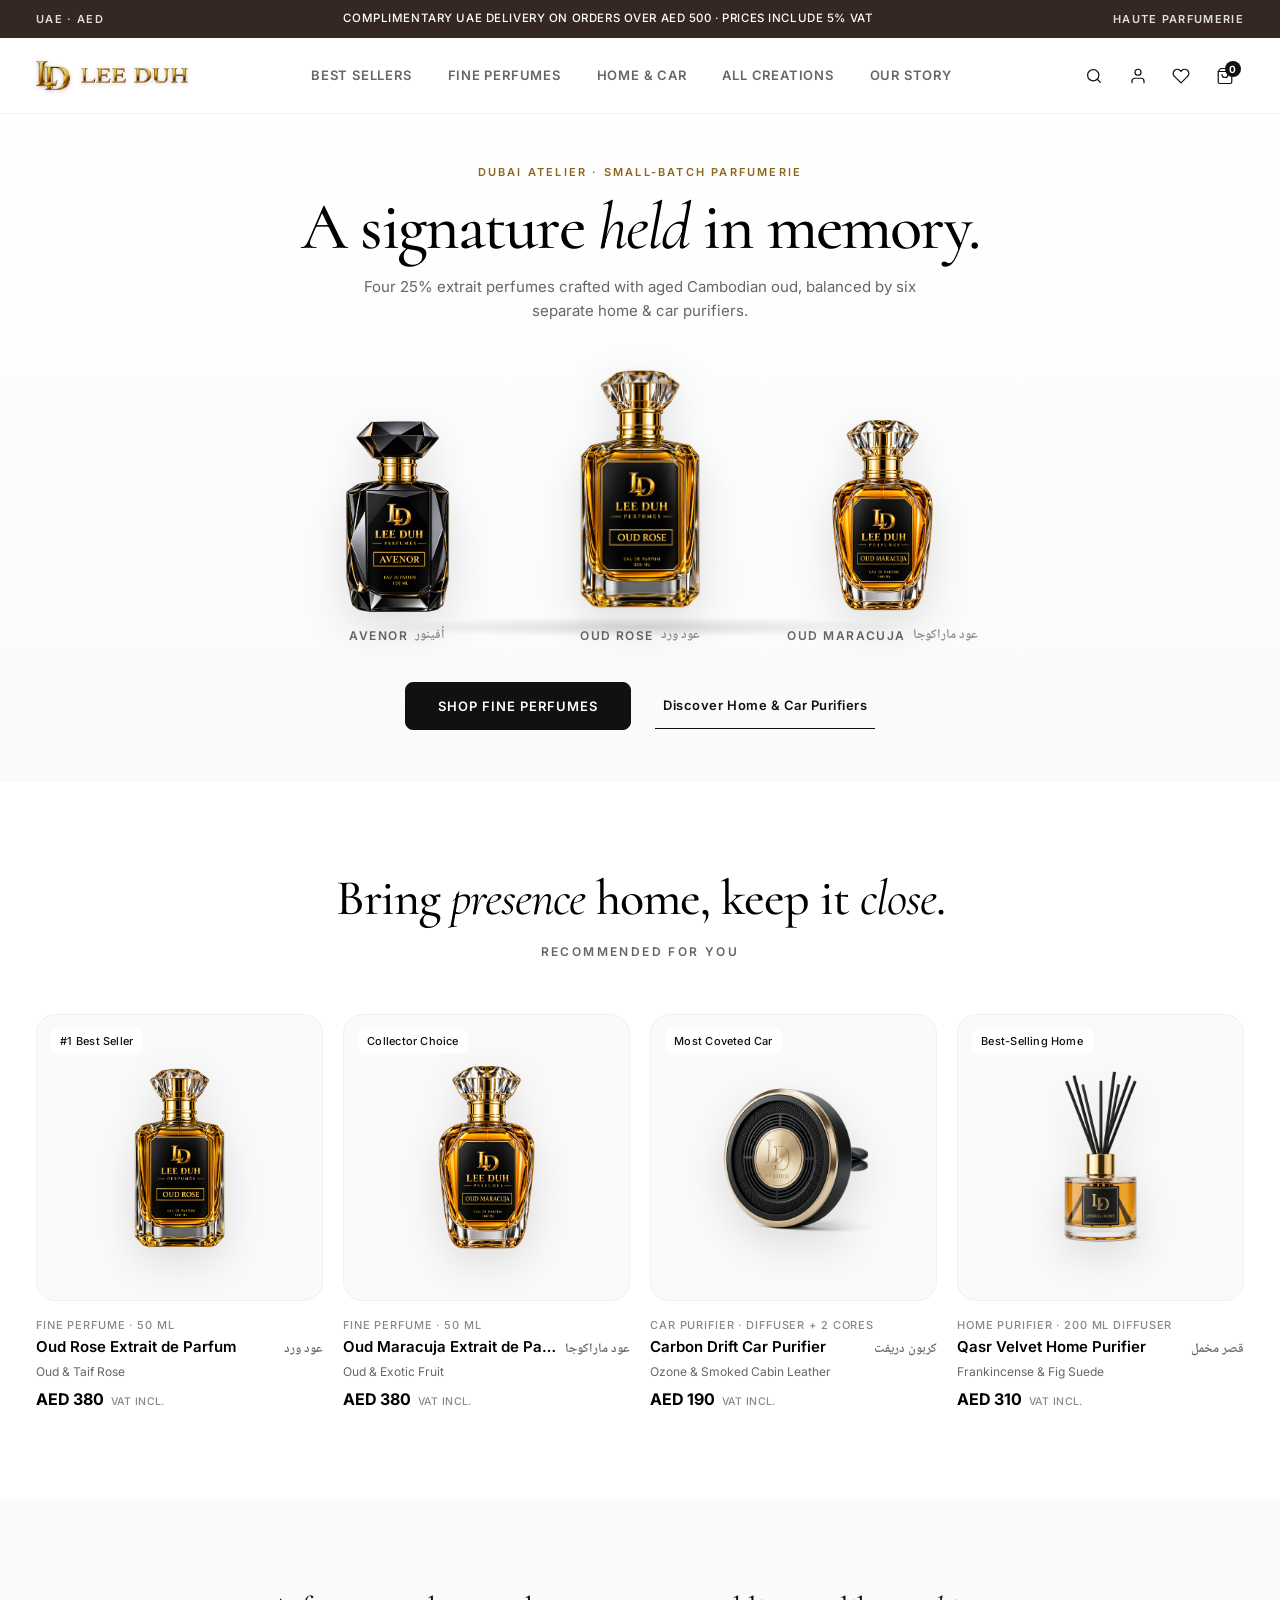
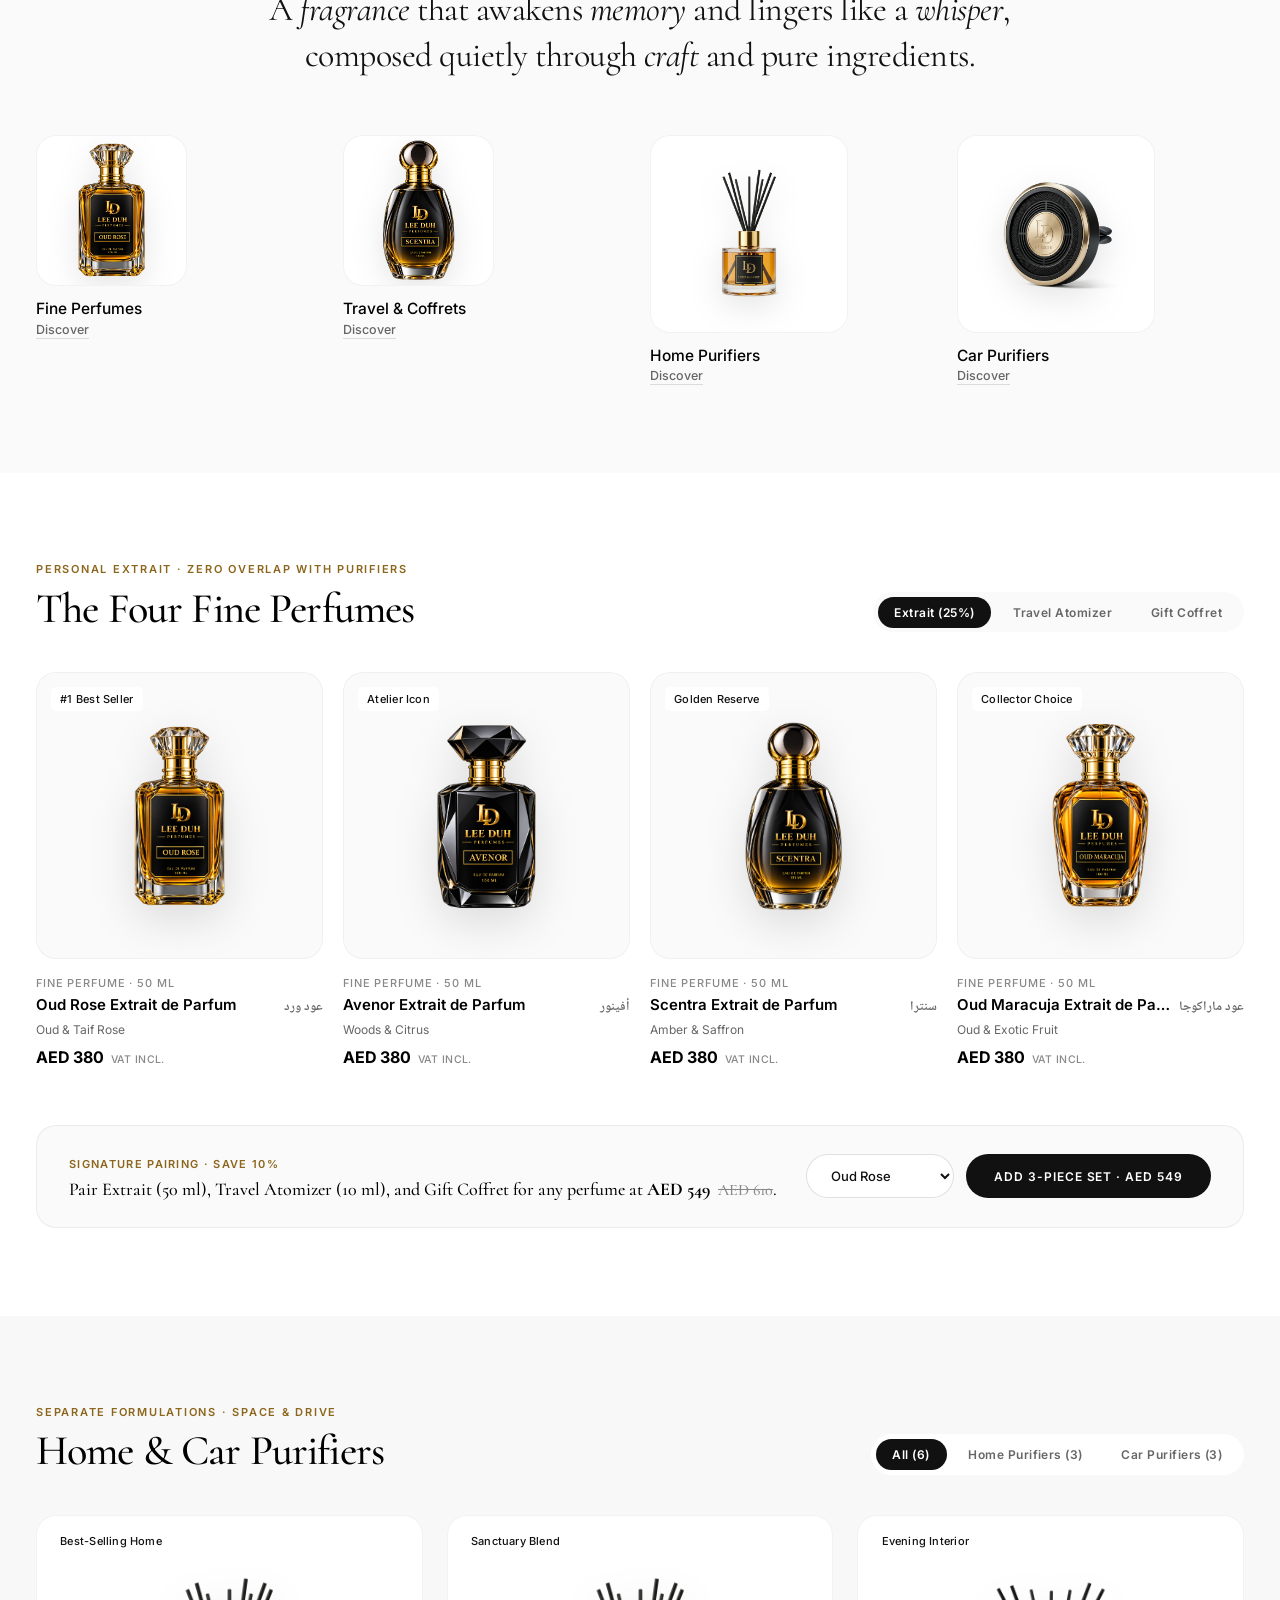
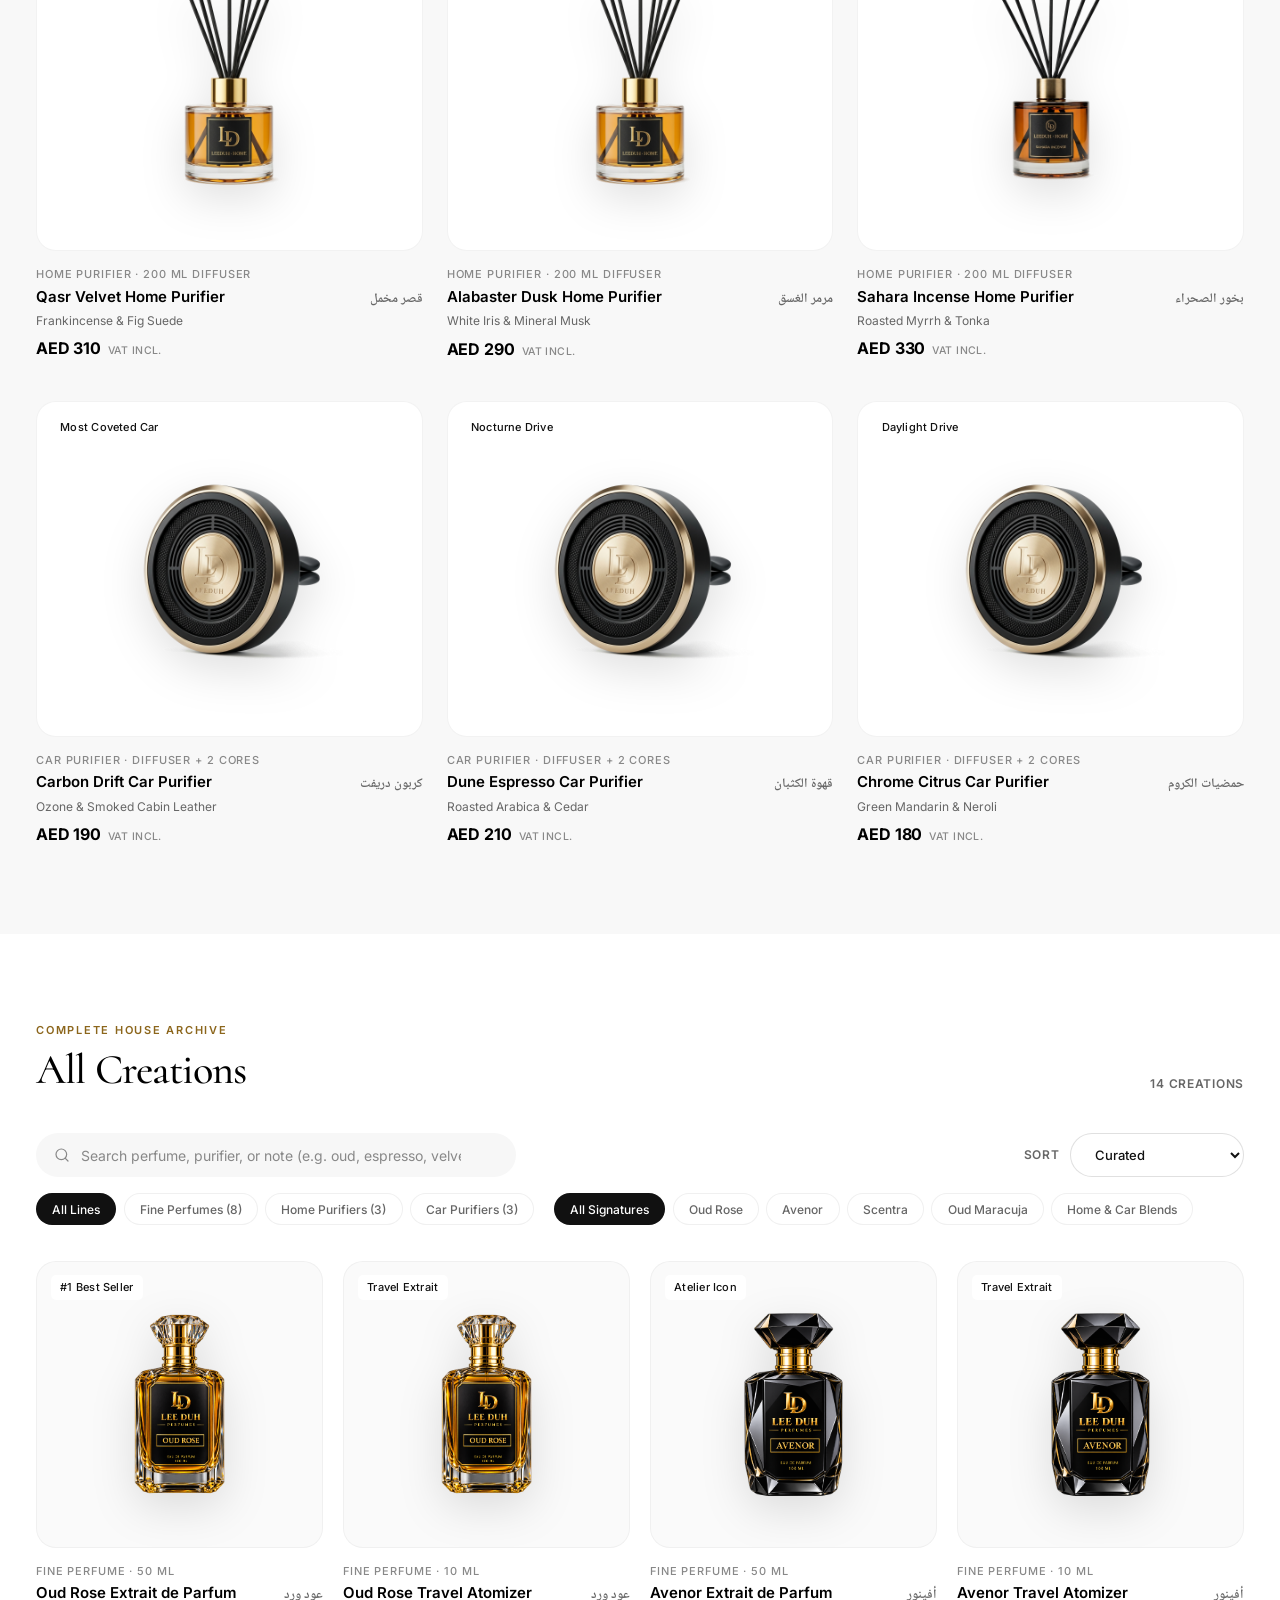
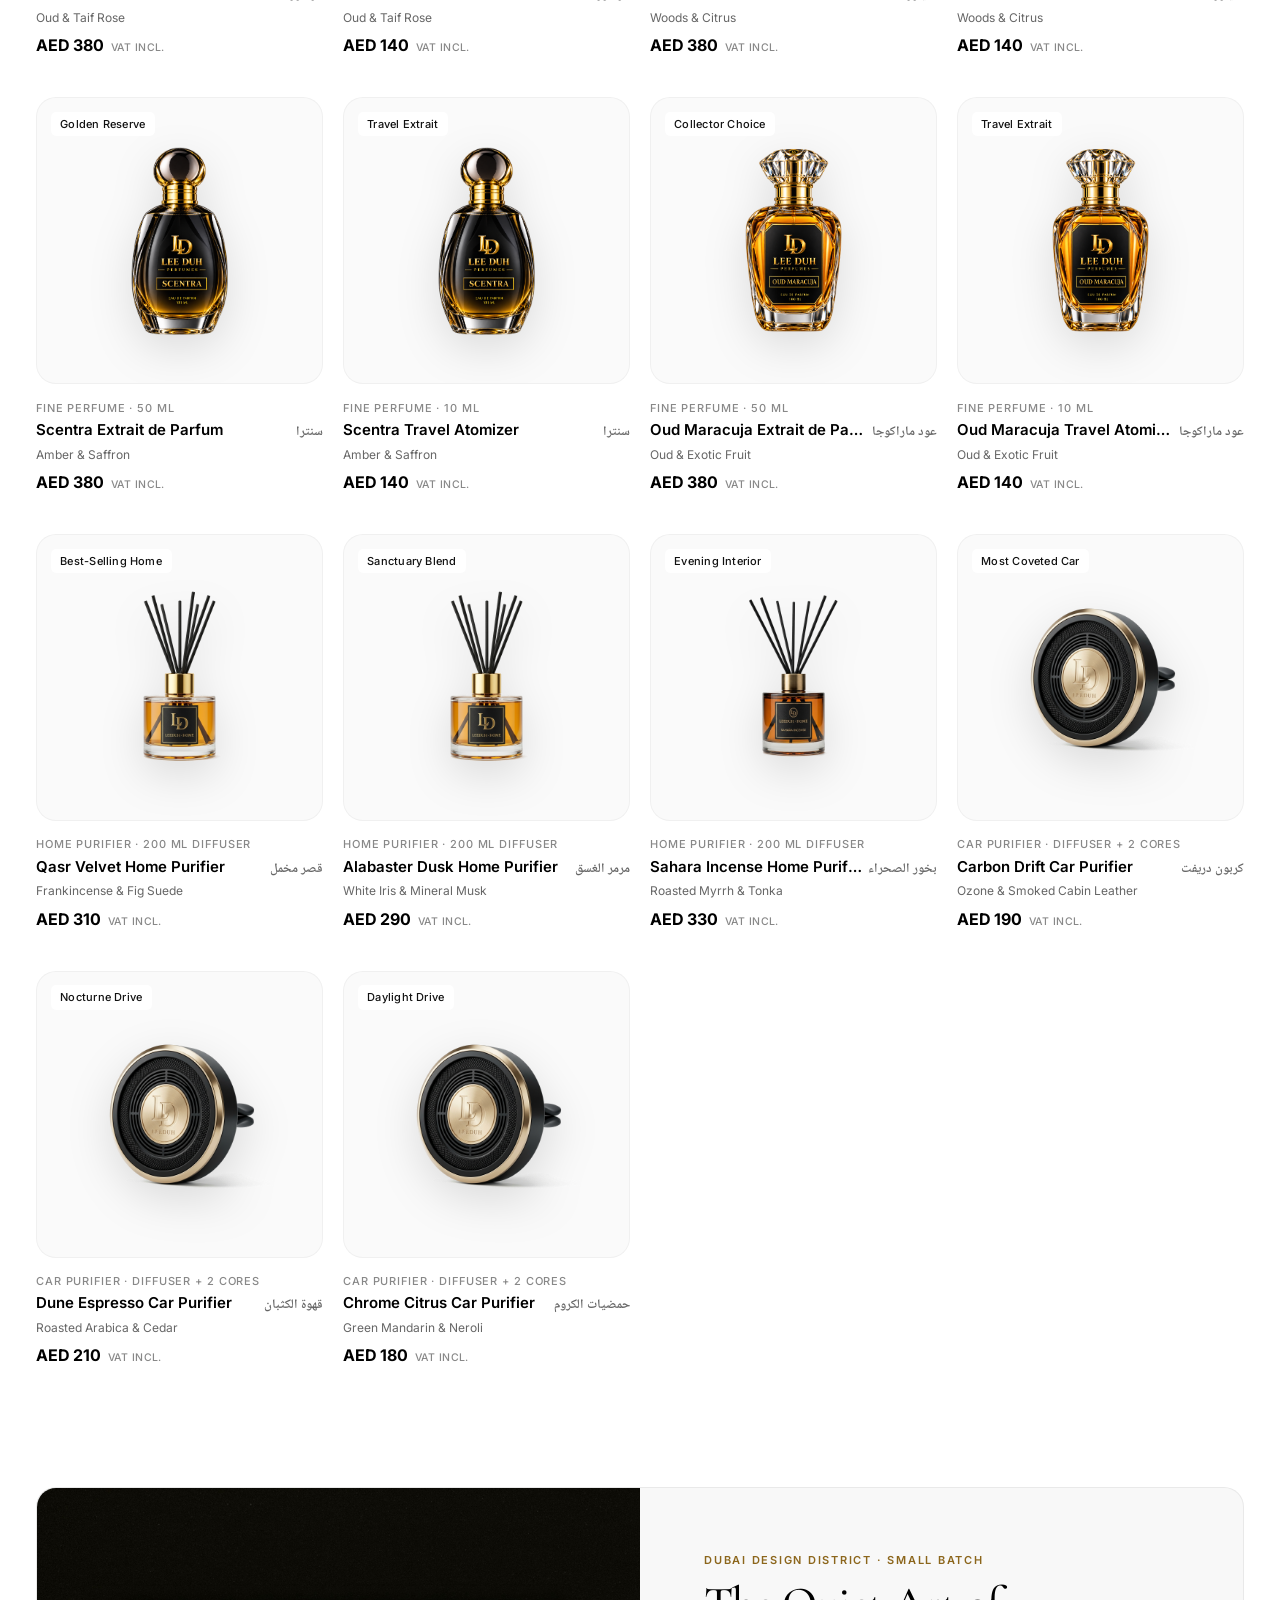
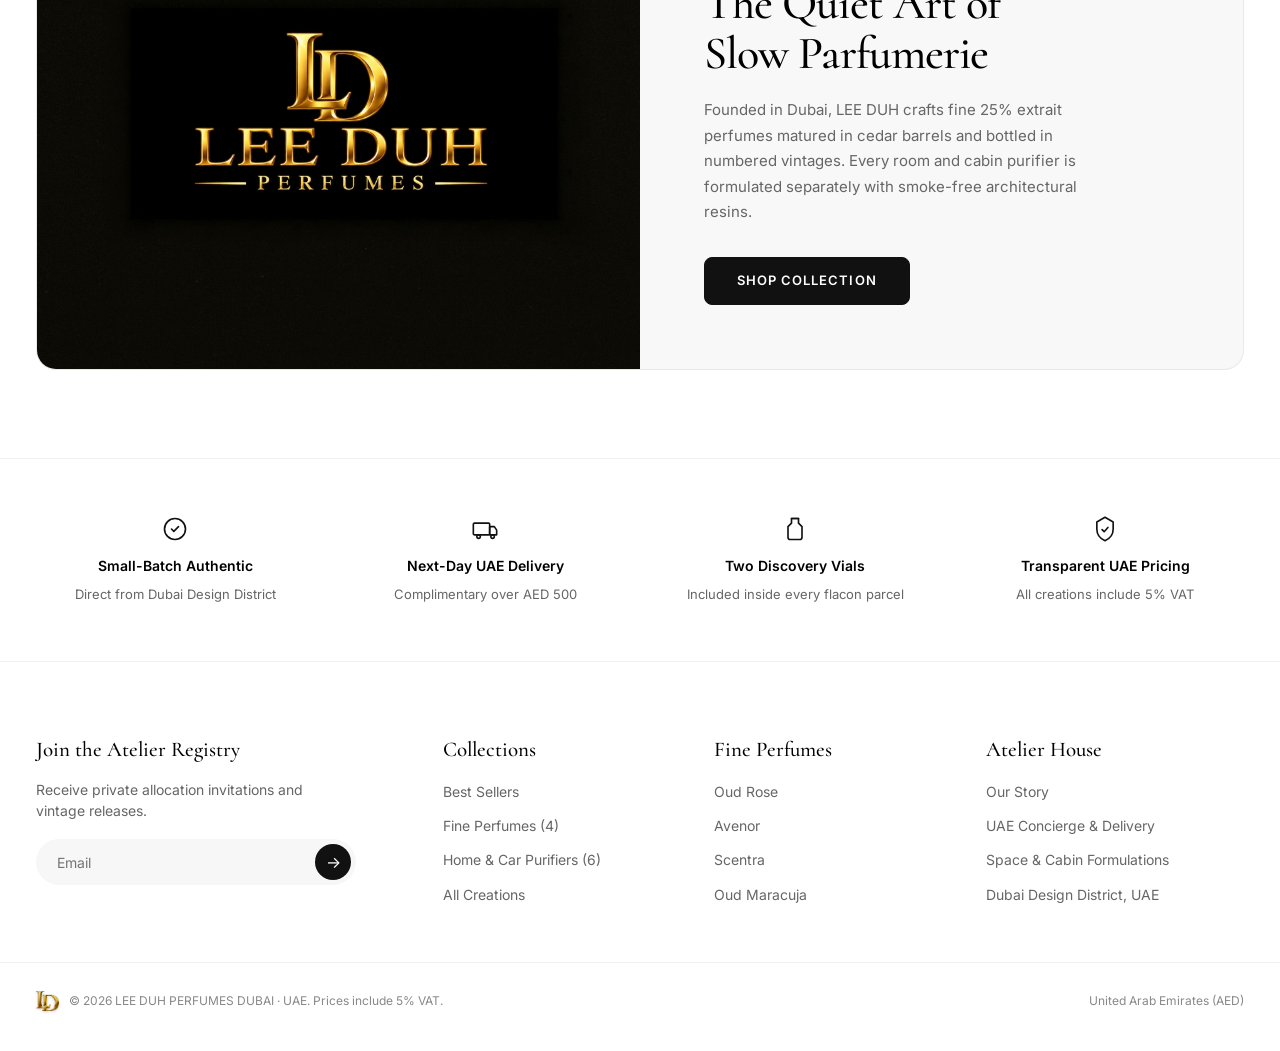
==== index.html @ ee2a6dc4 "Align storefront layout, colors, and content directly with Gissah UAE" ====
<!DOCTYPE html>
<html lang="en">
<head>
  <meta charset="UTF-8">
  <meta name="viewport" content="width=device-width, initial-scale=1.0, viewport-fit=cover">
  <title>LEEDUH · Fine Perfumes &amp; Purifiers | Dubai</title>
  <meta name="description" content="LEEDUH Perfumes Dubai — Four small-batch 25% pure extrait perfumes and six bespoke architectural home &amp; car purifiers handcrafted in the UAE.">
  <meta name="theme-color" content="#ffffff">

  <!-- Favicon & Touch Icon -->
  <link rel="icon" type="image/png" href="brand-monogram.png">
  <link rel="apple-touch-icon" href="brand-monogram.png">

  <!-- OpenGraph / WhatsApp & Social Previews -->
  <meta property="og:type" content="website">
  <meta property="og:site_name" content="LEEDUH · Atelier Dubai">
  <meta property="og:title" content="LEEDUH · Fine Perfumes &amp; Home Purifiers | Dubai">
  <meta property="og:description" content="Four pure 25% extrait perfumes and six dedicated home &amp; car purifiers crafted in Dubai. Complimentary UAE delivery over AED 500.">
  <meta property="og:image" content="https://leeduh-demo.vercel.app/brand-full-lockup.jpg">
  <meta property="og:image:type" content="image/jpeg">
  <meta property="og:image:width" content="1024">
  <meta property="og:image:height" content="768">
  <meta property="og:image:alt" content="LEE DUH Perfumes Dubai crest">
  <meta name="twitter:card" content="summary_large_image">
  <meta name="twitter:title" content="LEEDUH · Fine Perfumes &amp; Home Purifiers | Dubai">
  <meta name="twitter:description" content="Four pure extrait perfumes and dedicated home &amp; car purifiers crafted in Dubai.">
  <meta name="twitter:image" content="https://leeduh-demo.vercel.app/brand-full-lockup.jpg">

  <!-- Google Fonts: Luxury Editorial Serif + Minimal Sans + Arabic -->
  <link rel="preconnect" href="https://fonts.googleapis.com">
  <link rel="preconnect" href="https://fonts.gstatic.com" crossorigin>
  <link href="https://fonts.googleapis.com/css2?family=Cormorant:ital,wght@0,400;0,500;0,600;1,400;1,500&family=Inter:wght@400;500;600;700&family=Noto+Naskh+Arabic:wght@600&display=swap" rel="stylesheet">

  <link rel="stylesheet" href="styles.css">
  <noscript><style>.atelier-preloader{display:none!important;}</style></noscript>
</head>
<body>
  <!-- Initial Atelier Curtain Preloader (GPU-composited, auto-skipped on reduced motion) -->
  <div class="atelier-preloader" id="atelierPreloader" aria-hidden="true">
    <div class="preloader-inner">
      <div class="preloader-brand">
        <img src="brand-monogram.png" alt="" class="preloader-monogram" width="46" height="40">
        <img src="brand-wordmark.png" alt="LEEDUH" class="preloader-wordmark" width="136" height="20">
      </div>
      <div class="preloader-line"><span></span></div>
      <p class="preloader-note">Dubai Design District &middot; Haute Parfumerie</p>
    </div>
  </div>

  <!-- Espresso Top Announcement Bar -->
  <div class="announcement-bar" role="region" aria-label="Storefront notice">
    <div class="container announcement-inner">
      <span class="announcement-region">UAE &middot; AED</span>
      <p class="announcement-text">Complimentary UAE delivery on orders over AED 500 &middot; Prices include 5% VAT</p>
      <span class="announcement-badge">HAUTE PARFUMERIE</span>
    </div>
  </div>

  <!-- Minimal White Sticky Header -->
  <header class="site-header" id="mainHeader" role="banner">
    <div class="header-inner">
      <a href="#hero" class="brand-lockup" aria-label="LEE DUH Perfumes Home">
        <img src="brand-monogram.png" alt="LD Monogram" class="brand-monogram-img" width="32" height="28">
        <img src="brand-wordmark.png" alt="LEE DUH" class="brand-wordmark-img" width="104" height="15">
      </a>

      <nav class="main-nav" id="desktopNav" aria-label="Main navigation">
        <a href="#bestsellers" class="nav-link" data-section="bestsellers">Best Sellers</a>
        <a href="#perfumes" class="nav-link" data-section="perfumes">Fine Perfumes</a>
        <a href="#purifiers" class="nav-link" data-section="purifiers">Home &amp; Car</a>
        <a href="#catalog" class="nav-link" data-section="catalog">All Creations</a>
        <a href="#about" class="nav-link" data-section="about">Our Story</a>
      </nav>

      <div class="header-utilities">
        <button type="button" class="utility-icon-btn" id="navSearchTrigger" aria-label="Search collection" title="Search">
          <svg width="18" height="18" viewBox="0 0 24 24" fill="none" stroke="currentColor" stroke-width="1.65" stroke-linecap="round" stroke-linejoin="round" aria-hidden="true">
            <circle cx="11" cy="11" r="7.5"></circle>
            <line x1="20.5" y1="20.5" x2="16.3" y2="16.3"></line>
          </svg>
        </button>

        <button type="button" class="utility-icon-btn" id="profileTrigger" aria-label="Open customer profile" title="Profile">
          <svg width="18" height="18" viewBox="0 0 24 24" fill="none" stroke="currentColor" stroke-width="1.65" stroke-linecap="round" stroke-linejoin="round" aria-hidden="true">
            <path d="M20 21v-2a4 4 0 0 0-4-4H8a4 4 0 0 0-4 4v2"></path>
            <circle cx="12" cy="7" r="4"></circle>
          </svg>
          <span class="sr-only" id="headerProfileInitials">LA</span>
        </button>

        <button type="button" class="utility-icon-btn" id="wishlistTrigger" aria-label="Open wishlist, 0 saved items" title="Wishlist">
          <svg width="18" height="18" viewBox="0 0 24 24" fill="none" stroke="currentColor" stroke-width="1.65" stroke-linecap="round" stroke-linejoin="round" aria-hidden="true">
            <path d="M20.84 4.61a5.5 5.5 0 0 0-7.78 0L12 5.67l-1.06-1.06a5.5 5.5 0 0 0-7.78 7.78l1.06 1.06L12 21.23l7.78-7.78 1.06-1.06a5.5 5.5 0 0 0 0-7.78z"></path>
          </svg>
          <span class="utility-dot-count" id="wishlistCountBadge" data-count="0">0</span>
        </button>

        <button type="button" class="utility-bag-btn" id="bagTrigger" aria-label="Open shopping bag, 0 items" title="Bag">
          <svg width="18" height="18" viewBox="0 0 24 24" fill="none" stroke="currentColor" stroke-width="1.65" stroke-linecap="round" stroke-linejoin="round" aria-hidden="true">
            <path d="M6 2L3 6v14a2 2 0 0 0 2 2h14a2 2 0 0 0 2-2V6l-3-4z"></path>
            <line x1="3" y1="6" x2="21" y2="6"></line>
            <path d="M16 10a4 4 0 0 1-8 0"></path>
          </svg>
          <span class="bag-btn-count" id="bagCountBadge">0</span>
        </button>

        <button type="button" class="mobile-menu-btn" id="navToggle" aria-label="Open menu" aria-expanded="false" aria-controls="mobileNavDrawer">
          <span></span>
          <span></span>
        </button>
      </div>
    </div>
  </header>

  <!-- Mobile Navigation Drawer (outside sticky header so fixed viewport positioning stays exact) -->
  <div class="mobile-drawer" id="mobileNavDrawer" hidden>
    <div class="mobile-drawer-backdrop" id="mobileNavBackdrop"></div>
    <div class="mobile-drawer-panel">
      <div class="mobile-drawer-head">
        <span class="mobile-drawer-brand">LEE DUH</span>
        <button type="button" class="drawer-close-btn" id="mobileNavClose" aria-label="Close menu">&times;</button>
      </div>
      <nav class="mobile-drawer-links" aria-label="Mobile navigation">
        <a href="#bestsellers" class="mobile-nav-link" data-section="bestsellers">Best Sellers</a>
        <a href="#perfumes" class="mobile-nav-link" data-section="perfumes">Fine Perfumes</a>
        <a href="#purifiers" class="mobile-nav-link" data-section="purifiers">Home &amp; Car Purifiers</a>
        <a href="#catalog" class="mobile-nav-link" data-section="catalog">All Creations</a>
        <a href="#about" class="mobile-nav-link" data-section="about">Our Story</a>
      </nav>
      <div class="mobile-drawer-footer-actions">
        <button type="button" class="drawer-action-row" id="mobileWishlistBtn">
          <span>Wishlist</span>
          <span class="drawer-action-meta" id="mobileWishlistBadge">0</span>
        </button>
        <button type="button" class="drawer-action-row" id="mobileProfileBtn">
          <span>Account</span>
          <span class="drawer-action-meta" id="mobileProfileLabel">Member</span>
        </button>
      </div>
    </div>
  </div>

  <main>
    <!-- 1. Centered Editorial Campaign Hero (Gissah & Lattafa Lookbook Presentation) -->
    <section class="boutique-hero" id="hero" aria-label="LEEDUH Fine Perfumes Dubai">
      <div class="container hero-stage-inner">
        <div class="hero-headline-block">
          <span class="hero-eyebrow">Dubai Atelier &middot; Small-Batch Parfumerie</span>
          <h1 class="hero-title">A signature <em>held</em> in memory.</h1>
          <p class="hero-lead">
            Four 25% extrait perfumes crafted with aged Cambodian oud, balanced by six separate home &amp; car purifiers.
          </p>
        </div>

        <div class="hero-flacons-stage" aria-label="Signature flacons showcase">
          <button type="button" class="hero-flacon-item is-side-left" data-quick-view="avenor-extrait" aria-label="View Avenor Extrait">
            <img src="bottle-avenor.png" alt="Avenor Extrait de Parfum" class="hero-flacon-img">
            <span class="hero-flacon-caption">Avenor <span class="hero-flacon-ar">أفينور</span></span>
          </button>
          <button type="button" class="hero-flacon-item is-center" data-quick-view="oud-rose-extrait" aria-label="View Oud Rose Extrait">
            <img src="bottle-oud-rose.png" alt="Oud Rose Extrait de Parfum" class="hero-flacon-img">
            <span class="hero-flacon-caption">Oud Rose <span class="hero-flacon-ar">عود ورد</span></span>
          </button>
          <button type="button" class="hero-flacon-item is-side-right" data-quick-view="oud-maracuja-extrait" aria-label="View Oud Maracuja Extrait">
            <img src="bottle-oud-maracuja.png" alt="Oud Maracuja Extrait de Parfum" class="hero-flacon-img">
            <span class="hero-flacon-caption">Oud Maracuja <span class="hero-flacon-ar">عود ماراكوجا</span></span>
          </button>
        </div>

        <div class="hero-actions">
          <a href="#perfumes" class="btn-champagne">Shop Fine Perfumes</a>
          <a href="#purifiers" class="btn-discover-link">Discover Home &amp; Car Purifiers</a>
        </div>
      </div>
    </section>

    <!-- 2. Best Sellers 4-Column Unboxed Gallery Grid (#FFFFFF) -->
    <section class="boutique-section" id="bestsellers" aria-label="Best Sellers">
      <div class="container">
        <div class="section-center-head">
          <h2 class="section-serif-heading">Bring <em>presence</em> home, keep it <em>close</em>.</h2>
          <span class="section-track-eyebrow">Recommended For You</span>
        </div>
        <div class="product-grid-4" id="bestsellersGrid"></div>
      </div>
    </section>

    <!-- 3. Editorial Quote + Shop-by-Line Tiles (#F5F2ED Warm Stone Band) -->
    <section class="boutique-section is-warm-stone" id="collections" aria-label="Explore collections">
      <div class="container">
        <p class="editorial-quote">
          A <em>fragrance</em> that awakens <em>memory</em> and lingers like a <em>whisper</em>,<br class="desktop-br">
          composed quietly through <em>craft</em> and pure ingredients.
        </p>

        <div class="category-tiles-grid">
          <button type="button" class="category-tile" data-jump-category="perfume" data-scroll-target="#perfumes">
            <div class="category-tile-media">
              <img src="bottle-oud-rose.png" alt="Fine Perfumes" loading="lazy">
            </div>
            <div class="category-tile-meta">
              <h3 class="category-tile-title">Fine Perfumes</h3>
              <span class="category-tile-sub">Discover</span>
            </div>
          </button>

          <button type="button" class="category-tile" data-jump-format="coffret" data-scroll-target="#perfumes">
            <div class="category-tile-media">
              <img src="bottle-scentra.png" alt="Travel &amp; Coffrets" loading="lazy">
            </div>
            <div class="category-tile-meta">
              <h3 class="category-tile-title">Travel &amp; Coffrets</h3>
              <span class="category-tile-sub">Discover</span>
            </div>
          </button>

          <button type="button" class="category-tile" data-jump-purifier="home-purifier" data-scroll-target="#purifiers">
            <div class="category-tile-media" id="catHomeSvgMount">
              <img src="diffuser-home-qasr-velvet.png" alt="Home Purifiers" loading="lazy">
            </div>
            <div class="category-tile-meta">
              <h3 class="category-tile-title">Home Purifiers</h3>
              <span class="category-tile-sub">Discover</span>
            </div>
          </button>

          <button type="button" class="category-tile" data-jump-purifier="car-purifier" data-scroll-target="#purifiers">
            <div class="category-tile-media" id="catCarSvgMount">
              <img src="purifier-car-carbon-drift.png" alt="Car Purifiers" loading="lazy">
            </div>
            <div class="category-tile-meta">
              <h3 class="category-tile-title">Car Purifiers</h3>
              <span class="category-tile-sub">Discover</span>
            </div>
          </button>
        </div>
      </div>
    </section>

    <!-- 4. Fine Perfumes Line (4 Official Fragrances Only, #FFFFFF) -->
    <section class="boutique-section" id="perfumes" aria-label="Fine Perfumes Collection">
      <div class="container">
        <div class="section-head-row is-wrap">
          <div>
            <span class="section-kicker">Personal Extrait &middot; Zero Overlap With Purifiers</span>
            <h2 class="section-title">The Four Fine Perfumes</h2>
          </div>

          <div class="segmented-tabs" id="perfumeFormatTabs" role="tablist" aria-label="Select perfume format">
            <button type="button" class="seg-tab active" role="tab" aria-selected="true" data-perfume-format="extrait">Extrait (25%)</button>
            <button type="button" class="seg-tab" role="tab" aria-selected="false" data-perfume-format="atomizer">Travel Atomizer</button>
            <button type="button" class="seg-tab" role="tab" aria-selected="false" data-perfume-format="coffret">Gift Coffret</button>
          </div>
        </div>

        <div class="product-grid-4" id="finePerfumesGrid"></div>

        <!-- Subtle Single-Line Ritual Set Pairing Strip -->
        <div class="ritual-banner">
          <div class="ritual-banner-copy">
            <span class="ritual-banner-tag">Signature Pairing &middot; Save 10%</span>
            <p class="ritual-banner-text">
              Pair Extrait (50 ml), Travel Atomizer (10 ml), and Gift Coffret for any perfume at <strong id="ritualBannerPrice">AED 549</strong> <span class="struck-inline">AED 610</span>.
            </p>
          </div>
          <div class="ritual-banner-controls">
            <label for="ritualScentSelect" class="sr-only">Choose perfume for complete set</label>
            <select id="ritualScentSelect" class="clean-select">
              <option value="0">Oud Rose</option>
              <option value="1">Avenor</option>
              <option value="2">Scentra</option>
              <option value="3">Oud Maracuja</option>
            </select>
            <button type="button" class="btn-pill-dark" id="addRitualSetBtn">Add 3-Piece Set &middot; AED 549</button>
          </div>
        </div>
      </div>
    </section>

    <!-- 5. Separate Home & Car Purifiers Section (#F3EEEA Warm Sand Band, 3-Column) -->
    <section class="boutique-section is-warm-stone is-on-stone" id="purifiers" aria-label="Home and Car Purifiers">
      <div class="container">
        <div class="section-head-row is-wrap">
          <div>
            <span class="section-kicker">Separate Formulations &middot; Space &amp; Drive</span>
            <h2 class="section-title">Home &amp; Car Purifiers</h2>
          </div>

          <div class="segmented-tabs" id="purifierSectionTabs" role="tablist" aria-label="Filter purifier line">
            <button type="button" class="seg-tab active" role="tab" aria-selected="true" data-purifier-tab="all">All (6)</button>
            <button type="button" class="seg-tab" role="tab" aria-selected="false" data-purifier-tab="home-purifier">Home Purifiers (3)</button>
            <button type="button" class="seg-tab" role="tab" aria-selected="false" data-purifier-tab="car-purifier">Car Purifiers (3)</button>
          </div>
        </div>

        <div class="product-grid-3" id="purifiersShowcaseGrid"></div>
      </div>
    </section>

    <!-- 6. Filterable All Creations Catalog (14 Creations, #FFFFFF) -->
    <section class="boutique-section" id="catalog" aria-label="All Atelier Creations">
      <div class="container">
        <div class="section-head-row is-wrap">
          <div>
            <span class="section-kicker">Complete House Archive</span>
            <h2 class="section-title">All Creations</h2>
          </div>
          <span class="catalog-count-label" id="catalogResultCount" aria-live="polite">14 creations</span>
        </div>

        <div class="catalog-controls-bar">
          <div class="search-field-wrap">
            <svg width="16" height="16" viewBox="0 0 24 24" fill="none" stroke="currentColor" stroke-width="1.8" stroke-linecap="round" stroke-linejoin="round" aria-hidden="true">
              <circle cx="11" cy="11" r="8"></circle>
              <line x1="21" y1="21" x2="16.65" y2="16.65"></line>
            </svg>
            <input type="search" id="catalogSearchInput" class="clean-search-input" placeholder="Search perfume, purifier, or note (e.g. oud, espresso, velvet)..." aria-label="Search creations">
            <button type="button" id="catalogSearchClear" class="search-clear-btn" aria-label="Clear search" hidden>&times;</button>
          </div>

          <div class="sort-field-wrap">
            <label for="catalogSortSelect" class="sort-text-label">Sort</label>
            <select id="catalogSortSelect" class="clean-select" aria-label="Sort products">
              <option value="featured">Curated</option>
              <option value="bestselling">Best Selling</option>
              <option value="price-asc">Price: Low to High</option>
              <option value="price-desc">Price: High to Low</option>
              <option value="name-asc">Name: A–Z</option>
            </select>
          </div>
        </div>

        <div class="catalog-pills-strip">
          <div class="pill-group" id="catalogCategoryFilters" role="group" aria-label="Filter by collection">
            <button type="button" class="filter-chip active" data-category="all">All Lines</button>
            <button type="button" class="filter-chip" data-category="perfume">Fine Perfumes (8)</button>
            <button type="button" class="filter-chip" data-category="home-purifier">Home Purifiers (3)</button>
            <button type="button" class="filter-chip" data-category="car-purifier">Car Purifiers (3)</button>
          </div>

          <div class="pill-group" id="catalogScentFilters" role="group" aria-label="Filter by signature">
            <button type="button" class="filter-chip active" data-scent="all">All Signatures</button>
            <button type="button" class="filter-chip" data-scent="oud-rose">Oud Rose</button>
            <button type="button" class="filter-chip" data-scent="avenor">Avenor</button>
            <button type="button" class="filter-chip" data-scent="scentra">Scentra</button>
            <button type="button" class="filter-chip" data-scent="oud-maracuja">Oud Maracuja</button>
            <button type="button" class="filter-chip" data-scent="ambient-purifiers">Home &amp; Car Blends</button>
          </div>

          <button type="button" class="reset-link-btn" id="catalogResetBtn" hidden>Reset Filters</button>
        </div>

        <div class="product-grid-4" id="catalogGrid"></div>
      </div>
    </section>

    <!-- 7. Lattafa-Inspired 50/50 Editorial Split Spotlight (#about) -->
    <section class="story-split-section" id="about" aria-label="About LEE DUH Dubai">
      <div class="container">
        <div class="editorial-split-card">
          <div class="split-media-panel">
            <img src="brand-full-lockup.jpg" alt="LEE DUH Perfumes Dubai Crest" class="split-crest-img" loading="lazy">
          </div>
          <div class="split-copy-panel">
            <span class="split-kicker">Dubai Design District &middot; Small Batch</span>
            <h2 class="split-headline">The Quiet Art of<br>Slow Parfumerie</h2>
            <p class="split-desc">
              Founded in Dubai, LEE DUH crafts fine 25% extrait perfumes matured in cedar barrels and bottled in numbered vintages. Every room and cabin purifier is formulated separately with smoke-free architectural resins.
            </p>
            <a href="#perfumes" class="btn-champagne">Shop Collection</a>
          </div>
        </div>
      </div>
    </section>

    <!-- 8. Minimal 4-Column Trust Value Props Bar (#delivery) -->
    <section class="trust-bar-section" id="delivery" aria-label="House Guarantees">
      <div class="container">
        <div class="trust-grid-4">
          <div class="trust-item">
            <svg width="28" height="28" viewBox="0 0 24 24" fill="none" stroke="currentColor" stroke-width="1.4" stroke-linecap="round" stroke-linejoin="round" aria-hidden="true">
              <circle cx="12" cy="12" r="9"></circle>
              <path d="M9 12l2 2 4-4"></path>
            </svg>
            <h3>Small-Batch Authentic</h3>
            <p>Direct from Dubai Design District</p>
          </div>
          <div class="trust-item">
            <svg width="28" height="28" viewBox="0 0 24 24" fill="none" stroke="currentColor" stroke-width="1.4" stroke-linecap="round" stroke-linejoin="round" aria-hidden="true">
              <rect x="2" y="7" width="14" height="10" rx="1"></rect>
              <path d="M16 10h4l2 3v4h-6v-7z"></path>
              <circle cx="6.5" cy="18.5" r="1.5"></circle>
              <circle cx="18.5" cy="18.5" r="1.5"></circle>
            </svg>
            <h3>Next-Day UAE Delivery</h3>
            <p>Complimentary over AED 500</p>
          </div>
          <div class="trust-item">
            <svg width="28" height="28" viewBox="0 0 24 24" fill="none" stroke="currentColor" stroke-width="1.4" stroke-linecap="round" stroke-linejoin="round" aria-hidden="true">
              <path d="M9 3h6v4l3 3v9a2 2 0 0 1-2 2H8a2 2 0 0 1-2-2v-9l3-3V3z"></path>
              <path d="M9 3h6"></path>
            </svg>
            <h3>Two Discovery Vials</h3>
            <p>Included inside every flacon parcel</p>
          </div>
          <div class="trust-item">
            <svg width="28" height="28" viewBox="0 0 24 24" fill="none" stroke="currentColor" stroke-width="1.4" stroke-linecap="round" stroke-linejoin="round" aria-hidden="true">
              <path d="M12 2l7 4v6c0 5-3.5 8.5-7 10-3.5-1.5-7-5-7-10V6l7-4z"></path>
              <path d="M9.5 12.5l1.8 1.8 3.2-3.6"></path>
            </svg>
            <h3>Transparent UAE Pricing</h3>
            <p>All creations include 5% VAT</p>
          </div>
        </div>
      </div>
    </section>
  </main>

  <!-- Clean Light Editorial Footer (Lattafa & Gissah Alignment) -->
  <footer class="site-footer" role="contentinfo">
    <div class="container footer-grid">
      <div class="footer-registry-col">
        <h3 class="footer-serif-head">Join the Atelier Registry</h3>
        <p class="footer-registry-copy">Receive private allocation invitations and vintage releases.</p>
        <form id="footerRegistryForm" class="footer-pill-form">
          <input type="email" id="registryEmailInput" placeholder="Email" aria-label="Email for atelier registry" required class="footer-pill-input">
          <button type="submit" class="footer-arrow-btn" aria-label="Subscribe">&rarr;</button>
        </form>
      </div>

      <div class="footer-links-col">
        <h3 class="footer-serif-head">Collections</h3>
        <ul>
          <li><a href="#bestsellers">Best Sellers</a></li>
          <li><a href="#perfumes">Fine Perfumes (4)</a></li>
          <li><a href="#purifiers">Home &amp; Car Purifiers (6)</a></li>
          <li><a href="#catalog">All Creations</a></li>
        </ul>
      </div>

      <div class="footer-links-col">
        <h3 class="footer-serif-head">Fine Perfumes</h3>
        <ul>
          <li><a href="#perfumes" data-quick-view="oud-rose-extrait">Oud Rose</a></li>
          <li><a href="#perfumes" data-quick-view="avenor-extrait">Avenor</a></li>
          <li><a href="#perfumes" data-quick-view="scentra-extrait">Scentra</a></li>
          <li><a href="#perfumes" data-quick-view="oud-maracuja-extrait">Oud Maracuja</a></li>
        </ul>
      </div>

      <div class="footer-links-col">
        <h3 class="footer-serif-head">Atelier House</h3>
        <ul>
          <li><a href="#about">Our Story</a></li>
          <li><a href="#delivery">UAE Concierge &amp; Delivery</a></li>
          <li><a href="#purifiers">Space &amp; Cabin Formulations</a></li>
          <li><span>Dubai Design District, UAE</span></li>
        </ul>
      </div>
    </div>

    <div class="container footer-bottom">
      <div class="footer-bottom-brand">
        <img src="brand-monogram.png" alt="LD" class="footer-mini-logo" width="24" height="21">
        <span>&copy; 2026 LEE DUH PERFUMES DUBAI &middot; UAE. Prices include 5% VAT.</span>
      </div>
      <span>United Arab Emirates (AED)</span>
    </div>
  </footer>

  <!-- Slide-Over Quick-View Product Drawer (Lattafa Style) -->
  <dialog class="drawer-dialog quickview-drawer" id="quickViewDialog" aria-labelledby="quickViewTitle">
    <div class="drawer-dialog-inner">
      <div class="dialog-top-bar">
        <span class="dialog-top-eyebrow">Quick View</span>
        <button type="button" class="dialog-close-circle" id="closeQuickViewBtn" aria-label="Close product details">&times;</button>
      </div>
      <div class="dialog-scroll-body quickview-drawer-body" id="quickViewBody"></div>
    </div>
  </dialog>

  <!-- Slide-Over Cart Drawer Dialog -->
  <dialog class="drawer-dialog" id="bagDialog" aria-labelledby="bagDialogTitle">
    <div class="drawer-dialog-inner">
      <div class="dialog-top-bar">
        <h2 class="dialog-heading" id="bagDialogTitle">Shopping Bag</h2>
        <button type="button" class="dialog-close-circle" id="closeBagDialog" aria-label="Close shopping bag">&times;</button>
      </div>

      <div class="dialog-scroll-body" id="bagDialogBody"></div>

      <div class="dialog-bottom-bar" id="bagDialogFooter">
        <p class="delivery-threshold-note" id="deliveryThresholdNote">Free UAE delivery over AED 500 &middot; Prices include 5% VAT</p>
        <div class="bag-subtotal-row">
          <span>Subtotal</span>
          <strong id="bagSubtotalAmount">AED 0</strong>
        </div>
        <button type="button" class="btn-pill-dark btn-full" id="checkoutBtn" disabled>Proceed to Checkout</button>
        <p class="checkout-status-msg" id="checkoutStatusMsg" aria-live="polite"></p>
      </div>
    </div>
  </dialog>

  <!-- Slide-Over Wishlist Dialog -->
  <dialog class="drawer-dialog" id="wishlistDialog" aria-labelledby="wishlistDialogTitle">
    <div class="drawer-dialog-inner">
      <div class="dialog-top-bar">
        <div>
          <h2 class="dialog-heading" id="wishlistDialogTitle">Wishlist</h2>
          <span class="dialog-count-sub" id="wishlistModalCount">0 saved</span>
        </div>
        <button type="button" class="dialog-close-circle" id="closeWishlistDialog" aria-label="Close wishlist">&times;</button>
      </div>

      <div class="dialog-scroll-body" id="wishlistDialogBody"></div>

      <div class="dialog-bottom-bar" id="wishlistDialogFooter">
        <button type="button" class="btn-pill-outline btn-full" id="addAllWishlistBtn" hidden>Move All to Bag</button>
      </div>
    </div>
  </dialog>

  <!-- Clean Customer Profile Dialog -->
  <dialog class="atelier-dialog profile-dialog" id="profileDialog" aria-labelledby="profileDialogTitle">
    <div class="profile-shell">
      <div class="dialog-top-bar">
        <div class="profile-head-meta">
          <div class="profile-avatar" id="profileModalAvatar">LA</div>
          <div>
            <h2 class="dialog-heading" id="profileDialogTitle">Layla Al Maktoum</h2>
            <p class="profile-tier-sub" id="profileTierBadge">Private Atelier Member &middot; Dubai</p>
          </div>
        </div>
        <button type="button" class="dialog-close-circle" id="closeProfileDialog" aria-label="Close profile">&times;</button>
      </div>

      <div class="profile-tabs-row" role="tablist" aria-label="Profile sections">
        <button type="button" class="profile-tab active" role="tab" aria-selected="true" data-profile-tab="details">Account</button>
        <button type="button" class="profile-tab" role="tab" aria-selected="false" data-profile-tab="orders">Orders (<span id="profileOrderCount">1</span>)</button>
        <button type="button" class="profile-tab" role="tab" aria-selected="false" data-profile-tab="preferences">Scent Wardrobe</button>
      </div>

      <div class="dialog-scroll-body">
        <div class="profile-pane active" id="profilePane-details">
          <form id="profileDetailsForm" class="profile-form">
            <div class="profile-form-cols">
              <div class="field-group">
                <label for="profName">Full Name</label>
                <input type="text" id="profName" required class="clean-input">
              </div>
              <div class="field-group">
                <label for="profEmail">Email Address</label>
                <input type="email" id="profEmail" required class="clean-input">
              </div>
              <div class="field-group">
                <label for="profPhone">UAE Mobile</label>
                <input type="tel" id="profPhone" class="clean-input">
              </div>
              <div class="field-group">
                <label for="profEmirate">Emirate</label>
                <select id="profEmirate" class="clean-input">
                  <option value="Dubai">Dubai</option>
                  <option value="Abu Dhabi">Abu Dhabi</option>
                  <option value="Sharjah">Sharjah</option>
                  <option value="Ajman">Ajman</option>
                  <option value="Ras Al Khaimah">Ras Al Khaimah</option>
                  <option value="Fujairah">Fujairah</option>
                  <option value="Umm Al Quwain">Umm Al Quwain</option>
                </select>
              </div>
            </div>
            <div class="field-group">
              <label for="profAddress">Concierge Delivery Address</label>
              <input type="text" id="profAddress" class="clean-input">
            </div>
            <div class="field-group">
              <label for="profScentFamily">Signature Scent Preference</label>
              <select id="profScentFamily" class="clean-input">
                <option value="Oud &amp; Floral">Oud &amp; Taif Rose</option>
                <option value="Wood &amp; Citrus">Smoky Woods &amp; Bergamot</option>
                <option value="Amber &amp; Spice">Saffron, Amber &amp; Honey</option>
                <option value="Oud &amp; Fruit">Dark Oud &amp; Exotic Passionfruit</option>
              </select>
            </div>
            <div class="profile-actions-row">
              <button type="submit" class="btn-pill-dark" id="saveProfileBtn">Save Changes</button>
              <button type="button" class="btn-pill-outline" id="toggleSignOutBtn">Switch to Guest Mode</button>
            </div>
          </form>
        </div>

        <div class="profile-pane" id="profilePane-orders" hidden>
          <div id="profileOrdersList" class="profile-orders-list"></div>
        </div>

        <div class="profile-pane" id="profilePane-preferences" hidden>
          <div id="profileWardrobeContent" class="profile-wardrobe-content"></div>
        </div>
      </div>
    </div>
  </dialog>

  <!-- Toast Live Region -->
  <div class="toast-region" id="toastRegion" role="status" aria-live="polite" aria-atomic="true"></div>

  <script src="app.js"></script>
</body>
</html>
---- styles.css ----
/* ==========================================================================
   LEEDUH — Gissah & Lattafa Minimalist Light Lookbook Storefront
   ========================================================================== */

:root {
  color-scheme: light;

  /* Gissah UAE Minimalist Luxury Palette (Pure Crisp White Canvas + Rich Black + Champagne Gold) */
  --bg-page: #ffffff;
  --bg-warm-stone: #fafafa;
  --bg-warm-sand: #f8f8f8;
  --bg-card-tile: #fafafa;
  --bg-card-on-stone: #ffffff;
  --bg-input: #f7f7f7;
  --bg-hero: linear-gradient(180deg, #ffffff 0%, #fafafa 100%);
  --bg-header: rgba(255, 255, 255, 0.98);
  --bg-announcement: #352824;
  --ink-announcement: #ffffff;

  --ink-primary: #111111;
  --ink-strong: #000000;
  --ink-secondary: #666666;
  --ink-muted: #888888;

  --accent-champagne: #c5a880;
  --accent-champagne-hover: #b4956a;
  --cta-champagne-ink: #ffffff;
  --accent-gold: #8c661c;
  --accent-gold-hover: #6f4f12;
  --accent-gold-tint: rgba(197, 168, 128, 0.16);

  --border-subtle: rgba(0, 0, 0, 0.06);
  --border-medium: rgba(0, 0, 0, 0.12);
  --border-strong: rgba(0, 0, 0, 0.28);

  --btn-solid-bg: #111111;
  --btn-solid-hover: #000000;
  --btn-solid-ink: #ffffff;
  --badge-dark-bg: #111111;
  --badge-dark-ink: #ffffff;

  --backdrop-color: rgba(18, 17, 16, 0.42);
  --shadow-header: 0 2px 14px rgba(0, 0, 0, 0.04);
  --shadow-pill: 0 4px 18px rgba(0, 0, 0, 0.12);
  --shadow-modal: 0 24px 60px rgba(18, 17, 16, 0.16);
  --shadow-drawer: -12px 0 42px rgba(18, 17, 16, 0.14);
  --bottle-shadow: drop-shadow(0 14px 22px rgba(0, 0, 0, 0.12));
  --svg-shadow: drop-shadow(0 10px 16px rgba(0, 0, 0, 0.10));

  /* Typography */
  --font-serif: 'Cormorant', Georgia, 'Times New Roman', serif;
  --font-sans: 'Inter', -apple-system, BlinkMacSystemFont, 'Segoe UI', sans-serif;
  --font-arabic: 'Noto Naskh Arabic', 'Traditional Arabic', serif;

  /* Radii & Motion */
  --radius-sm: 6px;
  --radius-btn: 8px;
  --radius-tile: 20px;
  --radius-pill: 9999px;
  --header-height: 76px;
  --ease-calm: cubic-bezier(0.22, 1, 0.36, 1);
}

/* Base Reset */
*, *::before, *::after {
  box-sizing: border-box;
  margin: 0;
  padding: 0;
}

[hidden] {
  display: none !important;
}

html {
  font-size: 16px;
  background-color: var(--bg-page);
  color: var(--ink-primary);
  font-family: var(--font-sans);
  line-height: 1.5;
  -webkit-font-smoothing: antialiased;
  -moz-osx-font-smoothing: grayscale;
  scroll-behavior: smooth;
  scroll-padding-top: var(--header-height);
  overflow-x: clip;
}

body {
  min-height: 100vh;
  min-height: 100dvh;
  background-color: var(--bg-page);
  color: var(--ink-primary);
  display: flex;
  flex-direction: column;
  overflow-x: clip;
}

main {
  flex: 1 0 auto;
}

button {
  font-family: inherit;
  border: none;
  background: none;
  color: inherit;
  cursor: pointer;
  -webkit-tap-highlight-color: transparent;
}

a {
  color: inherit;
  text-decoration: none;
}

img {
  display: block;
  max-width: 100%;
}

:focus-visible {
  outline: 2px solid var(--accent-gold);
  outline-offset: 2px;
}

.sr-only {
  position: absolute;
  width: 1px;
  height: 1px;
  padding: 0;
  margin: -1px;
  overflow: hidden;
  clip: rect(0, 0, 0, 0);
  white-space: nowrap;
  border: 0;
}

.container {
  width: 100%;
  max-width: 1360px;
  margin: 0 auto;
  padding: 0 2.25rem;
}

/* ==========================================================================
   Initial Atelier Curtain Preloader (GPU-Composited)
   ========================================================================== */
.atelier-preloader {
  position: fixed;
  inset: 0;
  z-index: 900;
  display: flex;
  align-items: center;
  justify-content: center;
  background: var(--bg-hero);
  transform: translate3d(0, 0, 0);
  opacity: 1;
  transition: transform 0.58s var(--ease-calm), opacity 0.48s ease;
  will-change: transform, opacity;
}

.atelier-preloader.is-leaving {
  transform: translate3d(0, -100%, 0);
  opacity: 0;
  pointer-events: none;
}

.atelier-preloader.is-done {
  display: none;
}

.preloader-inner {
  display: flex;
  flex-direction: column;
  align-items: center;
  gap: 1.05rem;
  padding: 1.5rem;
  transition: transform 0.38s var(--ease-calm), opacity 0.34s ease;
}

.atelier-preloader.is-leaving .preloader-inner {
  transform: translate3d(0, -24px, 0);
  opacity: 0;
}

.preloader-brand {
  display: flex;
  align-items: center;
  gap: 0.7rem;
  animation: preloaderReveal 0.45s var(--ease-calm) both;
}

.preloader-monogram {
  height: 36px;
  width: auto;
  object-fit: contain;
}

.preloader-wordmark {
  height: 18px;
  width: auto;
  object-fit: contain;
}

.preloader-line {
  width: 148px;
  height: 1.5px;
  background-color: rgba(140, 102, 28, 0.22);
  overflow: hidden;
  border-radius: var(--radius-pill);
}

.preloader-line span {
  display: block;
  width: 100%;
  height: 100%;
  background: linear-gradient(90deg, var(--accent-gold), var(--accent-champagne));
  transform-origin: left center;
  animation: preloaderLineFill 0.68s var(--ease-calm) 0.08s both;
}

.preloader-note {
  font-family: var(--font-sans);
  font-size: 0.65625rem;
  font-weight: 600;
  letter-spacing: 0.22em;
  text-transform: uppercase;
  color: var(--ink-secondary);
  animation: preloaderReveal 0.5s var(--ease-calm) 0.14s both;
}

/* ==========================================================================
   Top Espresso Announcement Strip & Minimal Sticky Header
   ========================================================================== */
.announcement-bar {
  background-color: var(--bg-announcement);
  color: var(--ink-announcement);
  min-height: 38px;
  display: flex;
  align-items: center;
  justify-content: center;
  padding: 0.45rem 0;
  text-align: center;
}

.announcement-inner {
  display: flex;
  align-items: center;
  justify-content: space-between;
  gap: 1.5rem;
  width: 100%;
}

.announcement-region,
.announcement-badge {
  font-family: var(--font-sans);
  font-size: 0.6875rem;
  font-weight: 600;
  letter-spacing: 0.12em;
  text-transform: uppercase;
  color: rgba(255, 255, 255, 0.85);
  white-space: nowrap;
}

.announcement-bar p,
.announcement-text {
  font-family: var(--font-sans);
  font-size: 0.71875rem;
  font-weight: 500;
  letter-spacing: 0.05em;
  text-transform: uppercase;
  flex: 1;
  text-align: center;
}

@media (max-width: 768px) {
  .announcement-region,
  .announcement-badge {
    display: none;
  }
}

.site-header {
  position: sticky;
  top: 0;
  z-index: 100;
  height: var(--header-height);
  background-color: var(--bg-header);
  backdrop-filter: blur(14px);
  -webkit-backdrop-filter: blur(14px);
  border-bottom: 1px solid var(--border-subtle);
  transition: box-shadow 0.25s ease;
}

.site-header.is-scrolled {
  box-shadow: var(--shadow-header);
}

.header-inner {
  height: 100%;
  max-width: 1360px;
  margin: 0 auto;
  padding: 0 2.25rem;
  display: flex;
  align-items: center;
  justify-content: space-between;
  gap: 1.5rem;
}

.brand-lockup {
  display: inline-flex;
  align-items: center;
  gap: 0.65rem;
  flex-shrink: 0;
}

.brand-monogram-img {
  height: 30px;
  width: auto;
  object-fit: contain;
  filter: drop-shadow(0 1px 2px rgba(18, 17, 16, 0.25)) brightness(0.84) contrast(1.08);
}

.brand-wordmark-img {
  height: 15px;
  width: auto;
  object-fit: contain;
  filter: drop-shadow(0 1px 2px rgba(18, 17, 16, 0.22)) brightness(0.82) contrast(1.1);
}

.main-nav {
  display: flex;
  align-items: center;
  gap: 2.25rem;
}

.nav-link {
  font-family: var(--font-sans);
  font-size: 0.8125rem;
  font-weight: 600;
  letter-spacing: 0.06em;
  text-transform: uppercase;
  color: var(--ink-secondary);
  padding: 0.4rem 0;
  position: relative;
  white-space: nowrap;
  transition: color 0.2s ease;
}

.nav-link:hover,
.nav-link.active {
  color: var(--ink-strong);
}

.nav-link::after {
  content: '';
  position: absolute;
  left: 0;
  right: 0;
  bottom: -2px;
  height: 1.5px;
  background-color: var(--ink-strong);
  transform: scaleX(0);
  transition: transform 0.25s var(--ease-calm);
}

.nav-link.active::after,
.nav-link:hover::after {
  transform: scaleX(1);
}

.header-utilities {
  display: flex;
  align-items: center;
  gap: 0.35rem;
  flex-shrink: 0;
}

.utility-icon-btn,
.utility-bag-btn {
  position: relative;
  width: 38px;
  height: 38px;
  display: inline-flex;
  align-items: center;
  justify-content: center;
  border-radius: var(--radius-pill);
  color: var(--ink-primary);
  transition: background-color 0.2s ease, color 0.2s ease;
}

.utility-icon-btn:hover,
.utility-bag-btn:hover {
  background-color: var(--bg-card-tile);
  color: var(--accent-gold);
}

.utility-dot-count,
.bag-btn-count {
  position: absolute;
  top: 4px;
  right: 3px;
  min-width: 16px;
  height: 16px;
  padding: 0 4px;
  border-radius: var(--radius-pill);
  background-color: var(--badge-dark-bg);
  color: var(--badge-dark-ink);
  font-family: var(--font-sans);
  font-size: 0.625rem;
  font-weight: 700;
  line-height: 16px;
  text-align: center;
}

.utility-dot-count[data-count="0"] {
  display: none;
}

.utility-dot-count.has-items {
  display: inline-block;
}

.mobile-menu-btn {
  display: none;
  width: 38px;
  height: 38px;
  flex-direction: column;
  align-items: center;
  justify-content: center;
  gap: 5px;
  border-radius: var(--radius-pill);
}

.mobile-menu-btn span {
  width: 18px;
  height: 1.5px;
  background-color: var(--ink-primary);
  display: block;
}

/* Mobile Navigation Drawer (rendered outside sticky header) */
.mobile-drawer {
  position: fixed;
  inset: 0;
  z-index: 400;
  display: flex;
  justify-content: flex-end;
  opacity: 0;
  pointer-events: none;
  transition: opacity 0.25s ease;
}

.mobile-drawer.open {
  opacity: 1;
  pointer-events: auto;
}

.mobile-drawer-backdrop {
  position: absolute;
  inset: 0;
  background-color: var(--backdrop-color);
}

.mobile-drawer-panel {
  position: relative;
  z-index: 2;
  width: min(86vw, 340px);
  height: 100%;
  background-color: var(--bg-page);
  border-left: 1px solid var(--border-subtle);
  padding: 1.5rem;
  display: flex;
  flex-direction: column;
  justify-content: space-between;
  transform: translateX(100%);
  transition: transform 0.3s var(--ease-calm);
  box-shadow: var(--shadow-drawer);
}

.mobile-drawer.open .mobile-drawer-panel {
  transform: translateX(0);
}

.mobile-drawer-head {
  display: flex;
  align-items: center;
  justify-content: space-between;
  padding-bottom: 1rem;
  border-bottom: 1px solid var(--border-subtle);
}

.mobile-drawer-brand {
  font-family: var(--font-sans);
  font-size: 0.9375rem;
  font-weight: 700;
  letter-spacing: 0.14em;
  color: var(--ink-primary);
}

.drawer-close-btn {
  width: 34px;
  height: 34px;
  border-radius: 50%;
  font-size: 1.5rem;
  line-height: 1;
  color: var(--ink-secondary);
  display: inline-flex;
  align-items: center;
  justify-content: center;
}

.mobile-drawer-links {
  display: flex;
  flex-direction: column;
  gap: 0.25rem;
  margin: 1.5rem 0 auto;
}

.mobile-nav-link {
  font-family: var(--font-serif);
  font-size: 1.375rem;
  font-weight: 500;
  padding: 0.85rem 0;
  border-bottom: 1px solid var(--border-subtle);
  color: var(--ink-primary);
}

.mobile-drawer-footer-actions {
  display: flex;
  flex-direction: column;
  gap: 0.5rem;
  padding-top: 1rem;
}

.drawer-action-row {
  display: flex;
  align-items: center;
  justify-content: space-between;
  padding: 0.8rem 1rem;
  border: 1px solid var(--border-subtle);
  border-radius: var(--radius-btn);
  font-family: var(--font-sans);
  font-size: 0.75rem;
  font-weight: 600;
  letter-spacing: 0.06em;
  text-transform: uppercase;
}

.drawer-action-meta {
  color: var(--accent-gold);
  font-weight: 700;
}

/* ==========================================================================
   Shared Editorial Buttons & Headings (Gissah + Lattafa Alignment)
   ========================================================================== */
.btn-champagne {
  position: relative;
  overflow: hidden;
  display: inline-flex;
  align-items: center;
  justify-content: center;
  height: 48px;
  padding: 0 2rem;
  background-color: var(--btn-solid-bg);
  color: var(--btn-solid-ink);
  font-family: var(--font-sans);
  font-size: 0.8125rem;
  font-weight: 600;
  letter-spacing: 0.08em;
  text-transform: uppercase;
  border-radius: var(--radius-btn);
  border: 1px solid var(--btn-solid-bg);
  transition: background-color 0.22s ease, transform 0.28s var(--ease-calm), box-shadow 0.22s ease;
  white-space: nowrap;
}

.btn-champagne::after {
  content: '';
  position: absolute;
  inset: 0;
  width: 45%;
  background: linear-gradient(90deg, rgba(255, 255, 255, 0) 0%, rgba(255, 255, 255, 0.22) 50%, rgba(255, 255, 255, 0) 100%);
  transform: translate3d(-160%, 0, 0) skewX(-20deg);
  animation: sheenSweep 6.5s var(--ease-calm) 1.5s infinite;
  pointer-events: none;
}

.btn-champagne:hover {
  background-color: var(--btn-solid-hover);
  transform: translate3d(0, -2px, 0);
  box-shadow: 0 6px 20px rgba(0, 0, 0, 0.18);
}

.btn-discover-link {
  display: inline-flex;
  align-items: center;
  justify-content: center;
  height: 46px;
  padding: 0 0.5rem;
  font-family: var(--font-sans);
  font-size: 0.8125rem;
  font-weight: 600;
  letter-spacing: 0.04em;
  color: var(--ink-primary);
  border-bottom: 1.5px solid var(--ink-primary);
  transition: color 0.2s ease, border-color 0.2s ease;
  white-space: nowrap;
}

.btn-discover-link:hover {
  color: var(--accent-gold);
  border-color: var(--accent-gold);
}

.btn-pill-dark,
.btn-solid {
  display: inline-flex;
  align-items: center;
  justify-content: center;
  height: 44px;
  padding: 0 1.75rem;
  background-color: var(--btn-solid-bg);
  color: var(--btn-solid-ink);
  font-family: var(--font-sans);
  font-size: 0.75rem;
  font-weight: 600;
  letter-spacing: 0.08em;
  text-transform: uppercase;
  border-radius: var(--radius-pill);
  transition: background-color 0.2s ease, transform 0.2s ease, opacity 0.2s ease;
  white-space: nowrap;
}

.btn-pill-dark:hover:not(:disabled),
.btn-solid:hover:not(:disabled) {
  background-color: var(--btn-solid-hover);
  transform: translateY(-1px);
}

.btn-pill-dark:disabled,
.btn-solid:disabled {
  opacity: 0.35;
  cursor: not-allowed;
}

.btn-pill-outline,
.btn-outline {
  display: inline-flex;
  align-items: center;
  justify-content: center;
  gap: 0.45rem;
  height: 44px;
  padding: 0 1.65rem;
  border: 1px solid var(--border-strong);
  background-color: transparent;
  color: var(--ink-primary);
  font-family: var(--font-sans);
  font-size: 0.75rem;
  font-weight: 600;
  letter-spacing: 0.08em;
  text-transform: uppercase;
  border-radius: var(--radius-pill);
  transition: background-color 0.2s ease, color 0.2s ease, border-color 0.2s ease;
  white-space: nowrap;
}

.btn-pill-outline:hover,
.btn-outline:hover {
  background-color: var(--btn-solid-bg);
  color: var(--btn-solid-ink);
  border-color: var(--btn-solid-bg);
}

.btn-mini-outline {
  display: inline-flex;
  align-items: center;
  justify-content: center;
  height: 32px;
  padding: 0 0.95rem;
  border: 1px solid var(--border-medium);
  border-radius: var(--radius-pill);
  font-family: var(--font-sans);
  font-size: 0.6875rem;
  font-weight: 600;
  letter-spacing: 0.05em;
  text-transform: uppercase;
  color: var(--ink-primary);
  transition: background-color 0.2s ease, color 0.2s ease, border-color 0.2s ease;
  white-space: nowrap;
}

.btn-mini-outline:hover {
  background-color: var(--btn-solid-bg);
  color: var(--btn-solid-ink);
  border-color: var(--btn-solid-bg);
}

.btn-full {
  width: 100%;
}

/* Headings */
.section-center-head {
  text-align: center;
  max-width: 780px;
  margin: 0 auto 3.25rem;
}

.section-serif-heading {
  font-family: var(--font-serif);
  font-size: clamp(2rem, 4vw, 3.125rem);
  font-weight: 500;
  line-height: 1.12;
  letter-spacing: -0.02em;
  color: var(--ink-strong);
  margin-bottom: 0.75rem;
}

.section-serif-heading em {
  font-style: italic;
  font-weight: 400;
}

.section-track-eyebrow {
  display: inline-block;
  font-family: var(--font-sans);
  font-size: 0.75rem;
  font-weight: 600;
  letter-spacing: 0.2em;
  text-transform: uppercase;
  color: var(--ink-secondary);
}

.section-kicker {
  display: block;
  font-family: var(--font-sans);
  font-size: 0.6875rem;
  font-weight: 600;
  letter-spacing: 0.16em;
  text-transform: uppercase;
  color: var(--accent-gold);
  margin-bottom: 0.45rem;
}

.section-title {
  font-family: var(--font-serif);
  font-size: clamp(1.875rem, 3.3vw, 2.75rem);
  font-weight: 500;
  letter-spacing: -0.02em;
  line-height: 1.12;
  color: var(--ink-strong);
}

.section-head-row {
  display: flex;
  align-items: flex-end;
  justify-content: space-between;
  gap: 1.25rem;
  margin-bottom: 2.5rem;
}

.section-head-row.is-wrap {
  flex-wrap: wrap;
}

/* ==========================================================================
   1. Centered Editorial Campaign Hero (Gissah & Lattafa Lookbook)
   ========================================================================== */
.boutique-hero {
  background: var(--bg-hero);
  padding: 2.75rem 0 3.25rem;
  position: relative;
  overflow: hidden;
}

.hero-stage-inner {
  display: flex;
  flex-direction: column;
  align-items: center;
  text-align: center;
}

.hero-headline-block {
  max-width: 720px;
}

.hero-eyebrow {
  display: inline-block;
  font-family: var(--font-sans);
  font-size: 0.6875rem;
  font-weight: 600;
  letter-spacing: 0.2em;
  text-transform: uppercase;
  color: var(--accent-gold);
  margin-bottom: 0.7rem;
  animation: heroGentleSettle 0.75s var(--ease-calm) 0.68s backwards;
}

.hero-title {
  font-family: var(--font-serif);
  font-size: clamp(2.5rem, 5.2vw, 4.35rem);
  font-weight: 500;
  line-height: 1.04;
  letter-spacing: -0.028em;
  color: var(--ink-strong);
  margin-bottom: 0.85rem;
  animation: heroGentleSettle 0.85s var(--ease-calm) 0.74s backwards;
}

.hero-title em {
  font-style: italic;
  font-weight: 400;
}

.hero-lead {
  font-family: var(--font-sans);
  font-size: 0.9375rem;
  font-weight: 400;
  line-height: 1.65;
  color: var(--ink-secondary);
  max-width: 580px;
  margin: 0 auto 1.5rem;
  animation: heroGentleSettle 0.85s var(--ease-calm) 0.8s backwards;
}

/* Hero Staggered Trio Showcase */
.hero-flacons-stage {
  display: grid;
  grid-template-columns: repeat(3, minmax(0, 1fr));
  align-items: end;
  justify-items: center;
  gap: 1.75rem;
  width: 100%;
  max-width: 700px;
  padding: 0.75rem 0 1.25rem;
  position: relative;
}

.hero-flacons-stage::after {
  content: '';
  position: absolute;
  left: 12%;
  right: 12%;
  bottom: 2.1rem;
  height: 20px;
  background: radial-gradient(ellipse at center, rgba(53, 40, 36, 0.16) 0%, rgba(53, 40, 36, 0) 72%);
  pointer-events: none;
  animation: stageShadowPulse 4.2s ease-in-out infinite;
}

.hero-flacon-item {
  position: relative;
  z-index: 2;
  display: flex;
  flex-direction: column;
  align-items: center;
  gap: 0.65rem;
  padding: 0.25rem 0.5rem;
  transition: transform 0.45s var(--ease-calm);
  animation: heroFlaconEntrance 0.95s var(--ease-calm) backwards;
}

.hero-flacon-item.is-side-left {
  animation-delay: 0.84s;
}

.hero-flacon-item.is-center {
  animation-delay: 0.74s;
}

.hero-flacon-item.is-side-right {
  animation-delay: 0.92s;
}

.hero-flacon-item:hover {
  transform: translate3d(0, -14px, 0) scale(1.03);
}

.hero-flacon-img {
  width: auto;
  height: 196px;
  object-fit: contain;
  filter: var(--bottle-shadow);
  animation: flaconBreathe 4.2s ease-in-out infinite;
}

.hero-flacon-item.is-side-left .hero-flacon-img {
  animation-delay: -1.4s;
}

.hero-flacon-item.is-side-right .hero-flacon-img {
  animation-delay: -2.8s;
}

.hero-flacon-item:hover .hero-flacon-img {
  animation-play-state: paused;
}

.hero-flacon-item.is-center .hero-flacon-img {
  height: 250px;
}

.hero-flacon-caption {
  font-family: var(--font-sans);
  font-size: clamp(0.6875rem, 2.2vw, 0.75rem);
  font-weight: 600;
  letter-spacing: 0.12em;
  text-transform: uppercase;
  white-space: nowrap;
  color: var(--ink-secondary);
  display: inline-flex;
  align-items: center;
  gap: 0.45rem;
  transition: color 0.2s ease;
}

.hero-flacon-ar {
  font-family: var(--font-arabic);
  font-size: 0.8125rem;
  font-weight: 600;
  letter-spacing: 0;
  color: var(--ink-muted);
  direction: rtl;
  transition: color 0.2s ease;
}

.hero-flacon-item:hover .hero-flacon-caption {
  color: var(--ink-strong);
}

.hero-flacon-item:hover .hero-flacon-ar {
  color: var(--accent-gold);
}

.hero-actions {
  display: flex;
  align-items: center;
  justify-content: center;
  flex-wrap: wrap;
  gap: 1.5rem;
  margin-top: 0.75rem;
  animation: heroGentleSettle 0.85s var(--ease-calm) 0.88s backwards;
}

/* ==========================================================================
   2–6. Alternating White & Warm Stone Boutique Sections
   ========================================================================== */
.boutique-section {
  padding: 5.5rem 0;
  background-color: var(--bg-page);
}

.boutique-section.is-warm-stone {
  background-color: var(--bg-warm-stone);
}

.boutique-section.is-on-stone {
  background-color: var(--bg-warm-sand);
}

/* Gissah Centered Editorial Quote */
.editorial-quote {
  font-family: var(--font-serif);
  font-size: clamp(1.5rem, 2.65vw, 2.15rem);
  font-weight: 400;
  line-height: 1.35;
  letter-spacing: -0.015em;
  text-align: center;
  color: var(--ink-primary);
  max-width: 980px;
  margin: 0 auto 3.5rem;
}

.editorial-quote em {
  font-style: italic;
}

/* Unboxed Category Tiles on Warm Stone */
.category-tiles-grid {
  display: grid;
  grid-template-columns: repeat(4, minmax(0, 1fr));
  gap: 1.25rem;
}

.category-tile {
  display: flex;
  flex-direction: column;
  text-align: left;
  min-width: 0;
}

.category-tile-media {
  aspect-ratio: 1 / 1;
  background-color: var(--bg-card-on-stone);
  border-radius: var(--radius-tile);
  border: 1px solid rgba(0, 0, 0, 0.05);
  display: flex;
  align-items: center;
  justify-content: center;
  padding: 1.75rem;
  overflow: hidden;
  transition: transform 0.35s var(--ease-calm), border-color 0.25s ease, box-shadow 0.25s ease;
}

.category-tile-media img,
.category-tile-media svg {
  height: 140px;
  width: auto;
  max-width: 100%;
  object-fit: contain;
  filter: var(--svg-shadow);
  transition: transform 0.35s var(--ease-calm);
}

.category-tile:hover .category-tile-media {
  transform: translate3d(0, -5px, 0);
  border-color: rgba(0, 0, 0, 0.1);
  box-shadow: 0 10px 24px rgba(0, 0, 0, 0.05);
}

.category-tile:hover .category-tile-media img,
.category-tile:hover .category-tile-media svg {
  transform: scale(1.08);
}

.category-tile-meta {
  padding-top: 0.85rem;
  display: flex;
  flex-direction: column;
  gap: 0.2rem;
}

.category-tile-title {
  font-family: var(--font-sans);
  font-size: 0.96875rem;
  font-weight: 500;
  color: var(--ink-strong);
  transition: color 0.2s ease;
}

.category-tile-sub {
  display: inline-block;
  width: fit-content;
  font-family: var(--font-sans);
  font-size: 0.78125rem;
  font-weight: 500;
  color: var(--ink-secondary);
  border-bottom: 1px solid var(--border-medium);
  padding-bottom: 1px;
  transition: color 0.2s ease, border-color 0.2s ease;
}

.category-tile:hover .category-tile-title,
.category-tile:hover .category-tile-sub {
  color: var(--accent-gold);
  border-color: var(--accent-gold);
}

/* Product Grids */
.product-grid-4 {
  display: grid;
  grid-template-columns: repeat(4, minmax(0, 1fr));
  gap: 2.5rem 1.25rem;
}

.product-grid-3 {
  display: grid;
  grid-template-columns: repeat(3, minmax(0, 1fr));
  gap: 2.5rem 1.5rem;
}

/* ==========================================================================
   Unboxed Gallery Product Card (Exact Lattafa + Gissah DNA)
   ========================================================================== */
.boutique-card {
  display: flex;
  flex-direction: column;
  background: transparent;
  border: none;
  min-width: 0;
}

.card-media-box {
  position: relative;
  aspect-ratio: 1 / 1;
  background-color: var(--bg-card-tile);
  border-radius: var(--radius-tile);
  border: 1px solid rgba(0, 0, 0, 0.04);
  display: flex;
  align-items: center;
  justify-content: center;
  padding: 1.75rem;
  overflow: hidden;
  transition: border-color 0.28s ease, box-shadow 0.28s ease;
}

.boutique-card:hover .card-media-box {
  border-color: rgba(0, 0, 0, 0.08);
  box-shadow: 0 8px 24px rgba(0, 0, 0, 0.04);
}

.boutique-section.is-on-stone .card-media-box,
.boutique-section.is-warm-stone .card-media-box {
  background-color: #ffffff;
  border-color: rgba(0, 0, 0, 0.05);
}

.product-grid-3 .card-media-box {
  aspect-ratio: 1.15 / 1;
  padding: 1.75rem;
}

.card-media-trigger {
  width: 100%;
  height: 100%;
  display: flex;
  align-items: center;
  justify-content: center;
}

.card-media-box img {
  max-height: 82%;
  max-width: 82%;
  width: auto;
  object-fit: contain;
  filter: var(--bottle-shadow);
  transition: transform 0.42s var(--ease-calm);
}

.card-media-box svg {
  width: 175px;
  height: 175px;
  max-width: 82%;
  max-height: 82%;
  filter: var(--svg-shadow);
  transition: transform 0.42s var(--ease-calm);
}

.product-grid-3 .card-media-box svg {
  width: 195px;
  height: 195px;
}

.boutique-card:hover .card-media-box img,
.boutique-card:hover .card-media-box svg {
  transform: translate3d(0, -6px, 0) scale(1.075);
}

.card-subtle-badge {
  position: absolute;
  top: 0.85rem;
  left: 0.85rem;
  z-index: 2;
  padding: 0.25rem 0.6rem;
  background-color: rgba(255, 255, 255, 0.92);
  color: var(--ink-primary);
  border-radius: 5px;
  font-family: var(--font-sans);
  font-size: 0.6875rem;
  font-weight: 500;
  letter-spacing: 0.02em;
  pointer-events: none;
  backdrop-filter: blur(4px);
}

.card-wish-btn {
  position: absolute;
  top: 0.85rem;
  right: 0.85rem;
  z-index: 3;
  width: 36px;
  height: 36px;
  border-radius: 50%;
  display: inline-flex;
  align-items: center;
  justify-content: center;
  background-color: #ffffff;
  color: var(--ink-primary);
  box-shadow: 0 2px 10px rgba(0, 0, 0, 0.08);
  opacity: 0;
  transform: translateY(-4px);
  transition: opacity 0.22s ease, transform 0.22s ease, color 0.2s ease, background-color 0.2s ease;
}

.boutique-card:hover .card-wish-btn,
.boutique-card:focus-within .card-wish-btn,
.card-wish-btn.active {
  opacity: 1;
  transform: translateY(0);
}

.card-wish-btn:hover,
.card-wish-btn.active {
  color: var(--accent-gold);
}

/* Hover-Revealed Bottom Pill Add Button (Gissah High-Contrast DNA) */
.card-hover-add-btn {
  position: absolute;
  left: 0.9rem;
  right: 0.9rem;
  bottom: 0.9rem;
  z-index: 3;
  height: 42px;
  border-radius: var(--radius-pill);
  background-color: var(--btn-solid-bg);
  color: var(--btn-solid-ink);
  font-family: var(--font-sans);
  font-size: 0.75rem;
  font-weight: 600;
  letter-spacing: 0.08em;
  text-transform: uppercase;
  box-shadow: 0 4px 16px rgba(0, 0, 0, 0.16);
  opacity: 0;
  transform: translateY(8px);
  transition: opacity 0.24s var(--ease-calm), transform 0.24s var(--ease-calm), background-color 0.2s ease, box-shadow 0.2s ease;
}

.boutique-card:hover .card-hover-add-btn,
.boutique-card:focus-within .card-hover-add-btn {
  opacity: 1;
  transform: translateY(0);
}

.card-hover-add-btn:hover {
  background-color: var(--btn-solid-hover);
  box-shadow: 0 6px 20px rgba(0, 0, 0, 0.24);
}

/* Touch / No-Hover Devices: Reserve top & bottom bands so badge/heart/Add pill never overlap bottle */
@media (hover: none), (max-width: 768px) {
  .card-media-box {
    padding: 2.35rem 0.9rem 2.85rem;
  }
  .product-grid-3 .card-media-box {
    padding: 2.25rem 1.25rem 3rem;
  }
  .card-media-box img,
  .card-media-box svg {
    max-height: 100%;
    max-width: 100%;
  }
  .card-subtle-badge {
    top: 0.55rem;
    left: 0.55rem;
    padding: 0.18rem 0.45rem;
    font-size: 0.625rem;
  }
  .card-wish-btn {
    opacity: 1;
    transform: none;
    width: 30px;
    height: 30px;
    top: 0.5rem;
    right: 0.5rem;
  }
  .card-hover-add-btn {
    opacity: 1;
    transform: none;
    left: 0.55rem;
    right: 0.55rem;
    bottom: 0.55rem;
    width: auto;
    height: 32px;
    padding: 0 0.8rem;
    font-size: 0.65625rem;
    letter-spacing: 0.05em;
    background-color: var(--btn-solid-bg);
    color: var(--btn-solid-ink);
    box-shadow: 0 2px 8px rgba(0, 0, 0, 0.12);
  }
}

/* Left-Aligned Editorial Product Meta (Gissah Bilingual & Notes DNA) */
.card-info-body {
  padding-top: 0.95rem;
  display: flex;
  flex-direction: column;
  gap: 0.25rem;
}

.card-line-caption {
  font-family: var(--font-sans);
  font-size: 0.6875rem;
  font-weight: 500;
  letter-spacing: 0.08em;
  text-transform: uppercase;
  color: var(--ink-muted);
  white-space: nowrap;
  overflow: hidden;
  text-overflow: ellipsis;
}

.card-title-btn {
  text-align: left;
  font-family: var(--font-sans);
  font-size: 0.9375rem;
  font-weight: 600;
  line-height: 1.35;
  color: var(--ink-strong);
  display: flex;
  align-items: baseline;
  justify-content: space-between;
  gap: 0.35rem;
  transition: color 0.2s ease;
}

.card-title-btn:hover {
  color: var(--accent-gold);
}

.card-title-text {
  flex: 1;
  white-space: nowrap;
  overflow: hidden;
  text-overflow: ellipsis;
}

.card-title-arabic {
  font-family: var(--font-arabic);
  font-size: 0.8125rem;
  font-weight: 600;
  color: var(--ink-secondary);
  direction: rtl;
}

.card-notes-sub {
  font-family: var(--font-sans);
  font-size: 0.75rem;
  font-weight: 400;
  color: var(--ink-secondary);
  white-space: nowrap;
  overflow: hidden;
  text-overflow: ellipsis;
}

.card-price-row {
  display: flex;
  align-items: baseline;
  gap: 0.45rem;
  margin-top: 0.15rem;
}

.card-price-text {
  font-family: var(--font-sans);
  font-size: 1rem;
  font-weight: 700;
  letter-spacing: -0.01em;
  color: var(--ink-strong);
}

.card-vat-pill {
  font-family: var(--font-sans);
  font-size: 0.65625rem;
  font-weight: 500;
  color: var(--ink-muted);
  text-transform: uppercase;
  letter-spacing: 0.04em;
}

/* ==========================================================================
   Segmented Capsule Tabs, Pairing Banner & Catalog Controls
   ========================================================================== */
.segmented-tabs {
  display: inline-flex;
  flex-wrap: wrap;
  gap: 0.3rem;
  background-color: var(--bg-card-tile);
  padding: 0.3rem;
  border-radius: var(--radius-pill);
}

.boutique-section.is-on-stone .segmented-tabs {
  background-color: #ffffff;
}

.seg-tab {
  padding: 0.5rem 1.05rem;
  font-family: var(--font-sans);
  font-size: 0.75rem;
  font-weight: 600;
  letter-spacing: 0.04em;
  color: var(--ink-secondary);
  border-radius: var(--radius-pill);
  transition: all 0.2s ease;
}

.seg-tab:hover {
  color: var(--ink-strong);
}

.seg-tab.active {
  background-color: var(--btn-solid-bg);
  color: var(--btn-solid-ink);
}

.ritual-banner {
  margin-top: 3.5rem;
  padding: 1.5rem 2rem;
  background-color: var(--bg-warm-stone);
  border: 1px solid rgba(0, 0, 0, 0.06);
  border-radius: var(--radius-tile);
  display: flex;
  align-items: center;
  justify-content: space-between;
  flex-wrap: wrap;
  gap: 1rem 1.5rem;
}

.ritual-banner-copy {
  flex: 1 1 380px;
  min-width: 0;
}

.ritual-banner-tag {
  display: inline-block;
  font-family: var(--font-sans);
  font-size: 0.6875rem;
  font-weight: 600;
  letter-spacing: 0.12em;
  text-transform: uppercase;
  color: var(--accent-gold);
  margin-bottom: 0.2rem;
}

.ritual-banner-text {
  font-family: var(--font-serif);
  font-size: 1.125rem;
  font-weight: 500;
  color: var(--ink-strong);
}

.struck-inline {
  text-decoration: line-through;
  color: var(--ink-muted);
  margin-left: 0.25rem;
  font-size: 1rem;
}

.ritual-banner-controls {
  display: flex;
  align-items: center;
  flex-wrap: wrap;
  gap: 0.75rem;
  flex-shrink: 0;
}

.catalog-controls-bar {
  display: flex;
  align-items: center;
  justify-content: space-between;
  flex-wrap: wrap;
  gap: 1rem;
  margin-bottom: 1rem;
}

.search-field-wrap {
  position: relative;
  flex: 1;
  min-width: 240px;
  max-width: 480px;
  display: flex;
  align-items: center;
}

.search-field-wrap svg {
  position: absolute;
  left: 1.1rem;
  color: var(--ink-muted);
  pointer-events: none;
}

.clean-search-input {
  width: 100%;
  height: 44px;
  padding: 0 2.5rem 0 2.75rem;
  background-color: var(--bg-input);
  border: 1px solid transparent;
  border-radius: var(--radius-pill);
  color: var(--ink-primary);
  font-family: var(--font-sans);
  font-size: 0.875rem;
  transition: background-color 0.2s ease, border-color 0.2s ease;
}

.clean-search-input::placeholder {
  color: var(--ink-muted);
}

.clean-search-input:focus {
  outline: none;
  background-color: #ffffff;
  border-color: var(--border-strong);
}

.search-clear-btn {
  position: absolute;
  right: 0.85rem;
  font-size: 1.2rem;
  color: var(--ink-secondary);
  width: 26px;
  height: 26px;
}

.sort-field-wrap {
  display: flex;
  align-items: center;
  gap: 0.65rem;
}

.sort-text-label,
.catalog-count-label {
  font-family: var(--font-sans);
  font-size: 0.75rem;
  font-weight: 600;
  letter-spacing: 0.06em;
  text-transform: uppercase;
  color: var(--ink-secondary);
}

.clean-select {
  height: 44px;
  padding: 0 1.25rem;
  background-color: #ffffff;
  border: 1px solid var(--border-medium);
  border-radius: var(--radius-pill);
  color: var(--ink-primary);
  font-family: var(--font-sans);
  font-size: 0.8125rem;
  font-weight: 500;
  cursor: pointer;
}

.catalog-pills-strip {
  display: flex;
  flex-wrap: wrap;
  align-items: center;
  gap: 0.75rem 1.25rem;
  margin-bottom: 2.25rem;
}

.pill-group {
  display: flex;
  flex-wrap: wrap;
  gap: 0.45rem;
}

.filter-chip {
  padding: 0.45rem 0.95rem;
  border: 1px solid var(--border-subtle);
  background-color: #ffffff;
  border-radius: var(--radius-pill);
  font-family: var(--font-sans);
  font-size: 0.75rem;
  font-weight: 500;
  color: var(--ink-secondary);
  transition: all 0.2s ease;
}

.filter-chip:hover {
  border-color: var(--border-strong);
  color: var(--ink-strong);
}

.filter-chip.active {
  background-color: var(--btn-solid-bg);
  color: var(--btn-solid-ink);
  border-color: transparent;
}

.reset-link-btn {
  font-family: var(--font-sans);
  font-size: 0.75rem;
  font-weight: 600;
  letter-spacing: 0.04em;
  text-transform: uppercase;
  color: var(--accent-gold);
  text-decoration: underline;
}

.catalog-empty-state {
  grid-column: 1 / -1;
  text-align: center;
  padding: 4rem 1.5rem;
  background-color: var(--bg-card-tile);
  border-radius: var(--radius-tile);
}

.catalog-empty-state p {
  font-size: 1rem;
  color: var(--ink-secondary);
  margin-bottom: 1.25rem;
}

/* ==========================================================================
   7. Lattafa-Inspired 50/50 Editorial Split Spotlight (#about)
   ========================================================================== */
.story-split-section {
  padding: 2rem 0 5.5rem;
  background-color: var(--bg-page);
}

.editorial-split-card {
  display: grid;
  grid-template-columns: 1fr 1fr;
  border-radius: var(--radius-tile);
  border: 1px solid rgba(0, 0, 0, 0.06);
  overflow: hidden;
  background-color: var(--bg-warm-sand);
}

.split-media-panel {
  background-color: #0b0a09;
  min-height: 440px;
}

.split-crest-img {
  width: 100%;
  height: 100%;
  object-fit: cover;
}

.split-copy-panel {
  padding: clamp(2.5rem, 5vw, 4.75rem);
  display: flex;
  flex-direction: column;
  align-items: flex-start;
  justify-content: center;
}

.split-kicker {
  font-family: var(--font-sans);
  font-size: 0.6875rem;
  font-weight: 600;
  letter-spacing: 0.16em;
  text-transform: uppercase;
  color: var(--accent-gold);
  margin-bottom: 0.65rem;
}

.split-headline {
  font-family: var(--font-serif);
  font-size: clamp(2.125rem, 3.6vw, 3rem);
  font-weight: 500;
  line-height: 1.08;
  letter-spacing: -0.02em;
  color: var(--ink-strong);
  margin-bottom: 1.15rem;
}

.split-desc {
  font-family: var(--font-sans);
  font-size: 0.9375rem;
  line-height: 1.7;
  color: var(--ink-secondary);
  margin-bottom: 2rem;
  max-width: 46ch;
}

/* ==========================================================================
   8. 4-Column Trust Value Props Bar (#delivery)
   ========================================================================== */
.trust-bar-section {
  padding: 3.5rem 0;
  background-color: var(--bg-page);
  border-top: 1px solid var(--border-subtle);
  border-bottom: 1px solid var(--border-subtle);
}

.trust-grid-4 {
  display: grid;
  grid-template-columns: repeat(4, minmax(0, 1fr));
  gap: 2rem;
}

.trust-item {
  display: flex;
  flex-direction: column;
  align-items: center;
  text-align: center;
  gap: 0.55rem;
}

.trust-item svg {
  color: var(--ink-primary);
  margin-bottom: 0.25rem;
}

.trust-item h3 {
  font-family: var(--font-sans);
  font-size: 0.875rem;
  font-weight: 600;
  color: var(--ink-strong);
}

.trust-item p {
  font-family: var(--font-sans);
  font-size: 0.8125rem;
  color: var(--ink-secondary);
}

/* ==========================================================================
   Clean Light Editorial Footer (Gissah & Lattafa Alignment)
   ========================================================================== */
.site-footer {
  background-color: var(--bg-page);
  padding: 4.5rem 0 2.5rem;
}

.footer-grid {
  display: grid;
  grid-template-columns: 1.35fr 0.85fr 0.85fr 0.95fr;
  gap: 2.5rem;
  padding-bottom: 3.5rem;
  border-bottom: 1px solid var(--border-subtle);
}

.footer-serif-head {
  font-family: var(--font-serif);
  font-size: 1.3125rem;
  font-weight: 500;
  color: var(--ink-strong);
  margin-bottom: 0.85rem;
}

.footer-registry-copy {
  font-family: var(--font-sans);
  font-size: 0.875rem;
  color: var(--ink-secondary);
  margin-bottom: 1.15rem;
  max-width: 310px;
}

.footer-pill-form {
  position: relative;
  display: flex;
  align-items: center;
  max-width: 320px;
}

.footer-pill-input {
  width: 100%;
  height: 46px;
  padding: 0 3.25rem 0 1.25rem;
  background-color: var(--bg-input);
  border: 1px solid transparent;
  border-radius: var(--radius-pill);
  color: var(--ink-primary);
  font-family: var(--font-sans);
  font-size: 0.875rem;
}

.footer-pill-input:focus {
  outline: none;
  background-color: #ffffff;
  border-color: var(--border-strong);
}

.footer-arrow-btn {
  position: absolute;
  right: 5px;
  width: 36px;
  height: 36px;
  border-radius: 50%;
  background-color: var(--ink-primary);
  color: #ffffff;
  font-size: 1rem;
  display: inline-flex;
  align-items: center;
  justify-content: center;
  transition: background-color 0.2s ease;
}

.footer-arrow-btn:hover {
  background-color: var(--ink-strong);
}

.footer-links-col ul {
  list-style: none;
  display: flex;
  flex-direction: column;
  gap: 0.65rem;
}

.footer-links-col a,
.footer-links-col span {
  font-family: var(--font-sans);
  font-size: 0.875rem;
  color: var(--ink-secondary);
  transition: color 0.2s ease;
}

.footer-links-col a:hover {
  color: var(--ink-strong);
}

.footer-bottom {
  display: flex;
  align-items: center;
  justify-content: space-between;
  flex-wrap: wrap;
  gap: 1rem;
  padding-top: 1.75rem;
  font-family: var(--font-sans);
  font-size: 0.75rem;
  color: var(--ink-muted);
}

.footer-bottom-brand {
  display: flex;
  align-items: center;
  gap: 0.65rem;
}

.footer-mini-logo {
  height: 20px;
  width: auto;
  filter: drop-shadow(0 1px 1px rgba(18, 17, 16, 0.2)) brightness(0.84) contrast(1.08);
}

/* ==========================================================================
   Slide-Over Drawers (Quick-View, Bag, Wishlist) & Profile Dialog
   ========================================================================== */
dialog {
  color: var(--ink-primary);
  background: transparent;
  border: none;
  max-width: none;
  max-height: none;
}

dialog::backdrop {
  background-color: var(--backdrop-color);
  backdrop-filter: blur(4px);
}

.drawer-dialog {
  margin: 0 0 0 auto;
  width: min(100vw, 450px);
  height: 100vh;
  height: 100dvh;
  background-color: var(--bg-page);
  border-left: 1px solid var(--border-subtle);
  box-shadow: var(--shadow-drawer);
}

.drawer-dialog-inner {
  height: 100%;
  display: flex;
  flex-direction: column;
}

.dialog-top-bar {
  padding: 1.25rem 1.5rem;
  border-bottom: 1px solid var(--border-subtle);
  display: flex;
  align-items: center;
  justify-content: space-between;
  gap: 1rem;
}

.dialog-top-eyebrow {
  font-family: var(--font-sans);
  font-size: 0.75rem;
  font-weight: 600;
  letter-spacing: 0.14em;
  text-transform: uppercase;
  color: var(--ink-secondary);
}

.dialog-heading {
  font-family: var(--font-serif);
  font-size: 1.5rem;
  font-weight: 500;
  color: var(--ink-strong);
}

.dialog-count-sub {
  font-family: var(--font-sans);
  font-size: 0.6875rem;
  font-weight: 600;
  letter-spacing: 0.08em;
  text-transform: uppercase;
  color: var(--accent-gold);
}

.dialog-close-circle {
  width: 34px;
  height: 34px;
  border-radius: var(--radius-pill);
  border: 1px solid var(--border-subtle);
  font-size: 1.35rem;
  line-height: 1;
  color: var(--ink-secondary);
  display: inline-flex;
  align-items: center;
  justify-content: center;
  transition: all 0.2s ease;
}

.dialog-close-circle:hover {
  border-color: var(--ink-strong);
  color: var(--ink-strong);
}

.dialog-scroll-body {
  flex: 1;
  overflow-y: auto;
  padding: 1.35rem 1.5rem;
}

.dialog-bottom-bar {
  padding: 1.25rem 1.5rem;
  border-top: 1px solid var(--border-subtle);
  background-color: var(--bg-warm-stone);
}

/* Quick-View Drawer Contents */
.quickview-drawer-body {
  display: flex;
  flex-direction: column;
  gap: 0.8rem;
}

.qv-drawer-media {
  aspect-ratio: 4 / 2.35;
  background-color: var(--bg-card-tile);
  border-radius: var(--radius-tile);
  display: flex;
  align-items: center;
  justify-content: center;
  padding: 1.1rem;
}

.qv-drawer-media img {
  max-height: 178px;
  width: auto;
  object-fit: contain;
  filter: var(--bottle-shadow);
}

.qv-drawer-media svg {
  width: 146px;
  height: 146px;
  filter: var(--svg-shadow);
}

.qv-head-row {
  display: flex;
  align-items: baseline;
  justify-content: space-between;
  gap: 0.75rem;
}

.quickview-arabic {
  font-family: var(--font-arabic);
  font-size: 1.15rem;
  color: var(--accent-gold);
  white-space: nowrap;
}

.qv-drawer-title {
  font-family: var(--font-serif);
  font-size: 1.875rem;
  font-weight: 500;
  line-height: 1.15;
  color: var(--ink-strong);
}

.qv-live-price {
  font-family: var(--font-sans);
  font-size: 1.125rem;
  font-weight: 700;
  color: var(--ink-strong);
}

.quickview-desc {
  font-family: var(--font-sans);
  font-size: 0.875rem;
  color: var(--ink-secondary);
  line-height: 1.6;
}

.quickview-notes {
  border-top: 1px solid var(--border-subtle);
  border-bottom: 1px solid var(--border-subtle);
  padding: 0.85rem 0;
  display: flex;
  flex-direction: column;
  gap: 0.45rem;
}

.qv-note-line {
  display: grid;
  grid-template-columns: 60px 1fr;
  gap: 0.75rem;
  font-size: 0.875rem;
}

.qv-note-line strong {
  font-family: var(--font-sans);
  font-size: 0.6875rem;
  font-weight: 700;
  text-transform: uppercase;
  letter-spacing: 0.08em;
  color: var(--accent-gold);
  align-self: center;
}

.qv-sizes-block {
  display: flex;
  flex-direction: column;
  gap: 0.5rem;
}

.qv-sizes-label {
  font-family: var(--font-sans);
  font-size: 0.75rem;
  font-weight: 600;
  letter-spacing: 0.06em;
  text-transform: uppercase;
  color: var(--ink-secondary);
}

.card-sizes-list {
  display: flex;
  flex-wrap: wrap;
  gap: 0.45rem;
}

.card-size-pill {
  padding: 0.45rem 1rem;
  font-family: var(--font-sans);
  font-size: 0.75rem;
  font-weight: 600;
  color: var(--ink-primary);
  background-color: var(--bg-card-tile);
  border: 1px solid transparent;
  border-radius: var(--radius-pill);
  transition: all 0.18s ease;
}

.card-size-pill:hover {
  border-color: var(--border-strong);
}

.card-size-pill.active {
  background-color: var(--ink-primary);
  color: #ffffff;
}

.qv-actions-stack {
  display: flex;
  flex-direction: column;
  gap: 0.65rem;
  padding-top: 0.35rem;
}

.qv-wish-btn.active {
  border-color: var(--accent-gold);
  color: var(--accent-gold-hover);
  background-color: var(--accent-gold-tint);
}

/* Bag & Wishlist Rows */
.bag-list-items,
.wishlist-items-list {
  display: flex;
  flex-direction: column;
  gap: 1rem;
}

.bag-row-item,
.wishlist-item-row {
  display: flex;
  align-items: flex-start;
  justify-content: space-between;
  gap: 1rem;
  padding-bottom: 1rem;
  border-bottom: 1px solid var(--border-subtle);
}

.wishlist-item-thumb {
  width: 60px;
  height: 70px;
  background-color: var(--bg-card-tile);
  border-radius: 10px;
  display: flex;
  align-items: center;
  justify-content: center;
  padding: 0.35rem;
  flex-shrink: 0;
}

.wishlist-item-thumb img {
  max-height: 100%;
  width: auto;
  object-fit: contain;
}

.wishlist-item-thumb svg {
  width: 46px;
  height: 46px;
}

.bag-row-info,
.wishlist-item-info {
  flex: 1;
  min-width: 0;
}

.bag-row-title,
.wishlist-item-title {
  font-family: var(--font-sans);
  font-size: 0.9375rem;
  font-weight: 500;
  color: var(--ink-strong);
}

.bag-row-sub,
.wishlist-item-sub {
  font-family: var(--font-sans);
  font-size: 0.75rem;
  color: var(--ink-secondary);
  margin-top: 0.2rem;
  display: flex;
  align-items: center;
  flex-wrap: wrap;
  gap: 0.45rem;
}

.ritual-tag {
  padding: 0.14rem 0.5rem;
  background-color: var(--accent-gold-tint);
  color: var(--accent-gold-hover);
  border-radius: var(--radius-pill);
  font-weight: 600;
  font-size: 0.625rem;
  text-transform: uppercase;
}

.qty-controls {
  display: inline-flex;
  align-items: center;
  border: 1px solid var(--border-medium);
  border-radius: var(--radius-pill);
  margin-top: 0.6rem;
}

.qty-btn {
  width: 28px;
  height: 28px;
  font-weight: 600;
}

.qty-val {
  min-width: 24px;
  text-align: center;
  font-family: var(--font-sans);
  font-size: 0.75rem;
  font-weight: 700;
}

.bag-row-right,
.wishlist-item-actions {
  display: flex;
  flex-direction: column;
  align-items: flex-end;
  gap: 0.45rem;
}

.bag-line-total,
.wishlist-item-price {
  font-family: var(--font-sans);
  font-size: 0.875rem;
  font-weight: 700;
  color: var(--ink-strong);
}

.text-link-muted {
  font-family: var(--font-sans);
  font-size: 0.71875rem;
  color: var(--ink-muted);
  text-decoration: underline;
}

.text-link-muted:hover {
  color: var(--ink-strong);
}

.delivery-threshold-note {
  font-family: var(--font-sans);
  font-size: 0.8125rem;
  color: var(--accent-gold-hover);
  text-align: center;
  margin-bottom: 0.85rem;
}

.bag-subtotal-row {
  display: flex;
  justify-content: space-between;
  align-items: center;
  margin-bottom: 1rem;
  font-family: var(--font-sans);
  font-size: 0.9375rem;
  font-weight: 700;
}

.checkout-status-msg {
  font-family: var(--font-sans);
  font-size: 0.84375rem;
  color: var(--ink-primary);
  text-align: center;
  margin-top: 0.75rem;
}

.empty-bag-state {
  text-align: center;
  padding: 3.5rem 1rem;
  color: var(--ink-secondary);
}

/* Profile Dialog */
.atelier-dialog {
  margin: auto;
  width: min(92vw, 620px);
  max-height: 90vh;
  background-color: var(--bg-page);
  border-radius: var(--radius-tile);
  box-shadow: var(--shadow-modal);
  overflow: hidden;
}

.profile-shell {
  display: flex;
  flex-direction: column;
  max-height: 88vh;
}

.profile-head-meta {
  display: flex;
  align-items: center;
  gap: 0.85rem;
}

.profile-avatar {
  width: 44px;
  height: 44px;
  border-radius: 50%;
  background-color: var(--bg-warm-stone);
  display: flex;
  align-items: center;
  justify-content: center;
  font-family: var(--font-sans);
  font-size: 0.875rem;
  font-weight: 700;
  color: var(--accent-gold);
}

.profile-tier-sub {
  font-family: var(--font-sans);
  font-size: 0.6875rem;
  letter-spacing: 0.08em;
  text-transform: uppercase;
  color: var(--accent-gold);
}

.profile-tabs-row {
  display: flex;
  gap: 1.5rem;
  padding: 0 1.5rem;
  border-bottom: 1px solid var(--border-subtle);
  background-color: var(--bg-warm-stone);
}

.profile-tab {
  padding: 0.85rem 0;
  font-family: var(--font-sans);
  font-size: 0.75rem;
  font-weight: 600;
  letter-spacing: 0.06em;
  text-transform: uppercase;
  color: var(--ink-secondary);
  position: relative;
}

.profile-tab.active {
  color: var(--ink-strong);
}

.profile-tab.active::after {
  content: '';
  position: absolute;
  left: 0;
  right: 0;
  bottom: -1px;
  height: 2px;
  background-color: var(--ink-strong);
}

.profile-form {
  display: flex;
  flex-direction: column;
  gap: 1rem;
}

.profile-form-cols {
  display: grid;
  grid-template-columns: repeat(2, 1fr);
  gap: 1rem;
}

.field-group {
  display: flex;
  flex-direction: column;
  gap: 0.35rem;
}

.field-group label {
  font-family: var(--font-sans);
  font-size: 0.6875rem;
  font-weight: 600;
  letter-spacing: 0.08em;
  text-transform: uppercase;
  color: var(--ink-secondary);
}

.clean-input {
  height: 44px;
  padding: 0 1rem;
  background-color: var(--bg-input);
  border: 1px solid transparent;
  border-radius: 10px;
  color: var(--ink-primary);
  font-family: var(--font-sans);
  font-size: 0.875rem;
}

.clean-input:focus {
  outline: none;
  background-color: #ffffff;
  border-color: var(--border-strong);
}

.profile-actions-row {
  display: flex;
  flex-wrap: wrap;
  gap: 0.75rem;
  margin-top: 0.35rem;
}

.profile-actions-row .btn-pill-dark {
  flex: 1;
}

.profile-orders-list,
.profile-wardrobe-content {
  display: flex;
  flex-direction: column;
  gap: 1rem;
}

.profile-order-card,
.wardrobe-card {
  padding: 1.15rem;
  background-color: var(--bg-card-tile);
  border-radius: 14px;
  display: flex;
  flex-direction: column;
  gap: 0.55rem;
}

.order-card-head,
.order-card-foot {
  display: flex;
  justify-content: space-between;
  align-items: center;
  gap: 0.5rem;
  flex-wrap: wrap;
}

.order-id-label {
  font-family: var(--font-sans);
  font-size: 0.875rem;
  font-weight: 700;
  color: var(--ink-strong);
}

.order-date-sub {
  font-size: 0.75rem;
  color: var(--ink-secondary);
  margin-top: 0.15rem;
}

.order-status-pill {
  font-family: var(--font-sans);
  font-size: 0.625rem;
  font-weight: 600;
  letter-spacing: 0.06em;
  text-transform: uppercase;
  padding: 0.25rem 0.65rem;
  background-color: #ffffff;
  border-radius: var(--radius-pill);
  color: var(--accent-gold);
}

.order-items-mini {
  font-size: 0.875rem;
  color: var(--ink-secondary);
}

.order-total-amount {
  font-family: var(--font-sans);
  font-size: 0.9375rem;
  font-weight: 700;
  color: var(--ink-strong);
}

.wardrobe-card h4 {
  font-family: var(--font-sans);
  font-size: 0.75rem;
  font-weight: 700;
  letter-spacing: 0.08em;
  text-transform: uppercase;
  color: var(--accent-gold);
}

/* Toast Notification */
.toast-region {
  position: fixed;
  bottom: 1.5rem;
  left: 1.5rem;
  z-index: 500;
  display: flex;
  flex-direction: column;
  gap: 0.5rem;
  pointer-events: none;
}

.toast-message {
  pointer-events: auto;
  background-color: var(--ink-primary);
  color: #ffffff;
  padding: 0.85rem 1.45rem;
  border-radius: var(--radius-pill);
  font-family: var(--font-sans);
  font-size: 0.78125rem;
  font-weight: 500;
  letter-spacing: 0.02em;
  box-shadow: var(--shadow-modal);
  animation: toastEnter 0.3s var(--ease-calm) both;
}

/* ==========================================================================
   GPU-Composited Luxury Motion Layer (transform + opacity only)
   ========================================================================== */
@keyframes preloaderReveal {
  from {
    opacity: 0;
    transform: translate3d(0, 12px, 0) scale(0.96);
  }
  to {
    opacity: 1;
    transform: translate3d(0, 0, 0) scale(1);
  }
}

@keyframes preloaderLineFill {
  from {
    transform: scaleX(0);
  }
  to {
    transform: scaleX(1);
  }
}

@keyframes heroGentleSettle {
  from {
    transform: translate3d(0, 26px, 0) scale(0.985);
  }
  to {
    transform: translate3d(0, 0, 0) scale(1);
  }
}

@keyframes heroFlaconEntrance {
  from {
    transform: translate3d(0, 38px, 0) scale(0.92);
  }
  to {
    transform: translate3d(0, 0, 0) scale(1);
  }
}

@keyframes flaconBreathe {
  0%, 100% {
    transform: translate3d(0, 0, 0);
  }
  50% {
    transform: translate3d(0, -12px, 0);
  }
}

@keyframes stageShadowPulse {
  0%, 100% {
    opacity: 0.95;
    transform: scaleX(1);
  }
  50% {
    opacity: 0.55;
    transform: scaleX(0.92);
  }
}

@keyframes sheenSweep {
  0%, 72% {
    transform: translate3d(-160%, 0, 0) skewX(-20deg);
  }
  100% {
    transform: translate3d(340%, 0, 0) skewX(-20deg);
  }
}

@keyframes cardEnter {
  from {
    opacity: 0;
    transform: translate3d(0, 26px, 0) scale(0.96);
  }
  to {
    opacity: 1;
    transform: translate3d(0, 0, 0) scale(1);
  }
}

@keyframes drawerSlideIn {
  from {
    opacity: 0;
    transform: translate3d(68px, 0, 0);
  }
  to {
    opacity: 1;
    transform: translate3d(0, 0, 0);
  }
}

@keyframes modalScaleIn {
  from {
    opacity: 0;
    transform: scale(0.94) translate3d(0, 20px, 0);
  }
  to {
    opacity: 1;
    transform: scale(1) translate3d(0, 0, 0);
  }
}

@keyframes backdropFadeIn {
  from { opacity: 0; }
  to { opacity: 1; }
}

@keyframes toastEnter {
  from {
    opacity: 0;
    transform: translate3d(0, 18px, 0);
  }
  to {
    opacity: 1;
    transform: translate3d(0, 0, 0);
  }
}

@keyframes heartPop {
  0% { transform: scale(1); }
  45% { transform: scale(1.32); }
  100% { transform: scale(1); }
}

@keyframes badgeBump {
  0% { transform: scale(1); }
  45% { transform: scale(1.34); }
  100% { transform: scale(1); }
}

/* Scroll-triggered reveal (only enabled when IntersectionObserver is active) */
.anim-ready .reveal-item {
  opacity: 0;
  transform: translate3d(0, 36px, 0) scale(0.965);
  transition: opacity 0.72s var(--ease-calm), transform 0.72s var(--ease-calm);
  transition-delay: var(--reveal-delay, 0ms);
}

.anim-ready .reveal-item.is-revealed {
  opacity: 1;
  transform: translate3d(0, 0, 0) scale(1);
}

/* Smooth grid transition when toggling tabs or search/filters */
.card-enter {
  animation: cardEnter 0.5s var(--ease-calm) both;
  animation-delay: var(--enter-delay, 0ms);
}

/* Dialogs & Drawers Slide/Scale Transitions */
.drawer-dialog[open] {
  animation: drawerSlideIn 0.36s var(--ease-calm) both;
}

.atelier-dialog[open] {
  animation: modalScaleIn 0.34s var(--ease-calm) both;
}

dialog[open]::backdrop {
  animation: backdropFadeIn 0.28s ease both;
}

/* Tactile Micro-Feedback */
.card-wish-btn.is-pop svg {
  animation: heartPop 0.34s var(--ease-calm);
}

.bag-btn-count.is-bump {
  animation: badgeBump 0.34s var(--ease-calm);
}

.btn-champagne:active,
.btn-pill-dark:active,
.btn-pill-outline:active,
.card-hover-add-btn:active,
.category-tile:active {
  transform: scale(0.98);
}

/* ==========================================================================
   Responsive Breakpoints
   ========================================================================== */
@media (max-width: 1120px) {
  .product-grid-4,
  .category-tiles-grid,
  .trust-grid-4 {
    grid-template-columns: repeat(2, minmax(0, 1fr));
  }
}

@media (max-width: 960px) {
  .main-nav {
    display: none;
  }
  .mobile-menu-btn {
    display: inline-flex;
  }
  .product-grid-3 {
    grid-template-columns: repeat(2, minmax(0, 1fr));
  }
  .editorial-split-card {
    grid-template-columns: 1fr;
  }
  .split-media-panel {
    min-height: 300px;
  }
  .footer-grid {
    grid-template-columns: repeat(2, minmax(0, 1fr));
  }
}

@media (max-width: 768px) {
  .desktop-br {
    display: none;
  }
}

@media (max-width: 640px) {
  .container,
  .header-inner {
    padding: 0 1.125rem;
  }
  .brand-wordmark-img {
    display: none;
  }
  .utility-icon-btn,
  .utility-bag-btn,
  .mobile-menu-btn {
    width: 34px;
    height: 34px;
  }
  .boutique-hero {
    padding: 2.25rem 0 2.5rem;
  }
  .hero-flacons-stage {
    gap: 0.65rem;
    padding: 0.5rem 0 0.75rem;
  }
  .hero-flacon-img {
    height: 136px;
  }
  .hero-flacon-item.is-center .hero-flacon-img {
    height: 174px;
  }
  .hero-flacon-caption {
    flex-direction: column;
    gap: 0.15rem;
    font-size: 0.625rem;
    letter-spacing: 0.08em;
  }
  .hero-flacon-ar {
    font-size: 0.6875rem;
  }
  .hero-actions {
    flex-direction: column;
    gap: 0.85rem;
  }
  .boutique-section {
    padding: 3.5rem 0;
  }
  .section-center-head {
    margin-bottom: 2.25rem;
  }
  .editorial-quote {
    margin-bottom: 2.5rem;
  }
  .product-grid-3,
  .profile-form-cols,
  .footer-grid,
  .trust-grid-4 {
    grid-template-columns: 1fr;
  }
  .product-grid-4,
  .category-tiles-grid {
    grid-template-columns: repeat(2, minmax(0, 1fr));
    gap: 1.5rem 0.875rem;
  }
  .category-tile-media {
    padding: 1.1rem;
  }
  .category-tile-media img,
  .category-tile-media svg {
    height: 105px;
  }
  .ritual-banner {
    padding: 1.25rem;
  }
  .split-copy-panel {
    padding: 2rem 1.5rem;
  }
}

@media (max-width: 440px) {
  .product-grid-4,
  .category-tiles-grid {
    grid-template-columns: repeat(2, minmax(0, 1fr));
    gap: 1.35rem 0.75rem;
  }
  .announcement-bar p {
    font-size: 0.625rem;
    letter-spacing: 0.04em;
  }
}

@media (prefers-reduced-motion: reduce) {
  .atelier-preloader {
    display: none !important;
  }
  .anim-ready .reveal-item {
    opacity: 1 !important;
    transform: none !important;
  }
  *, *::before, *::after {
    animation-duration: 0.001ms !important;
    animation-iteration-count: 1 !important;
    transition-duration: 0.001ms !important;
  }
}
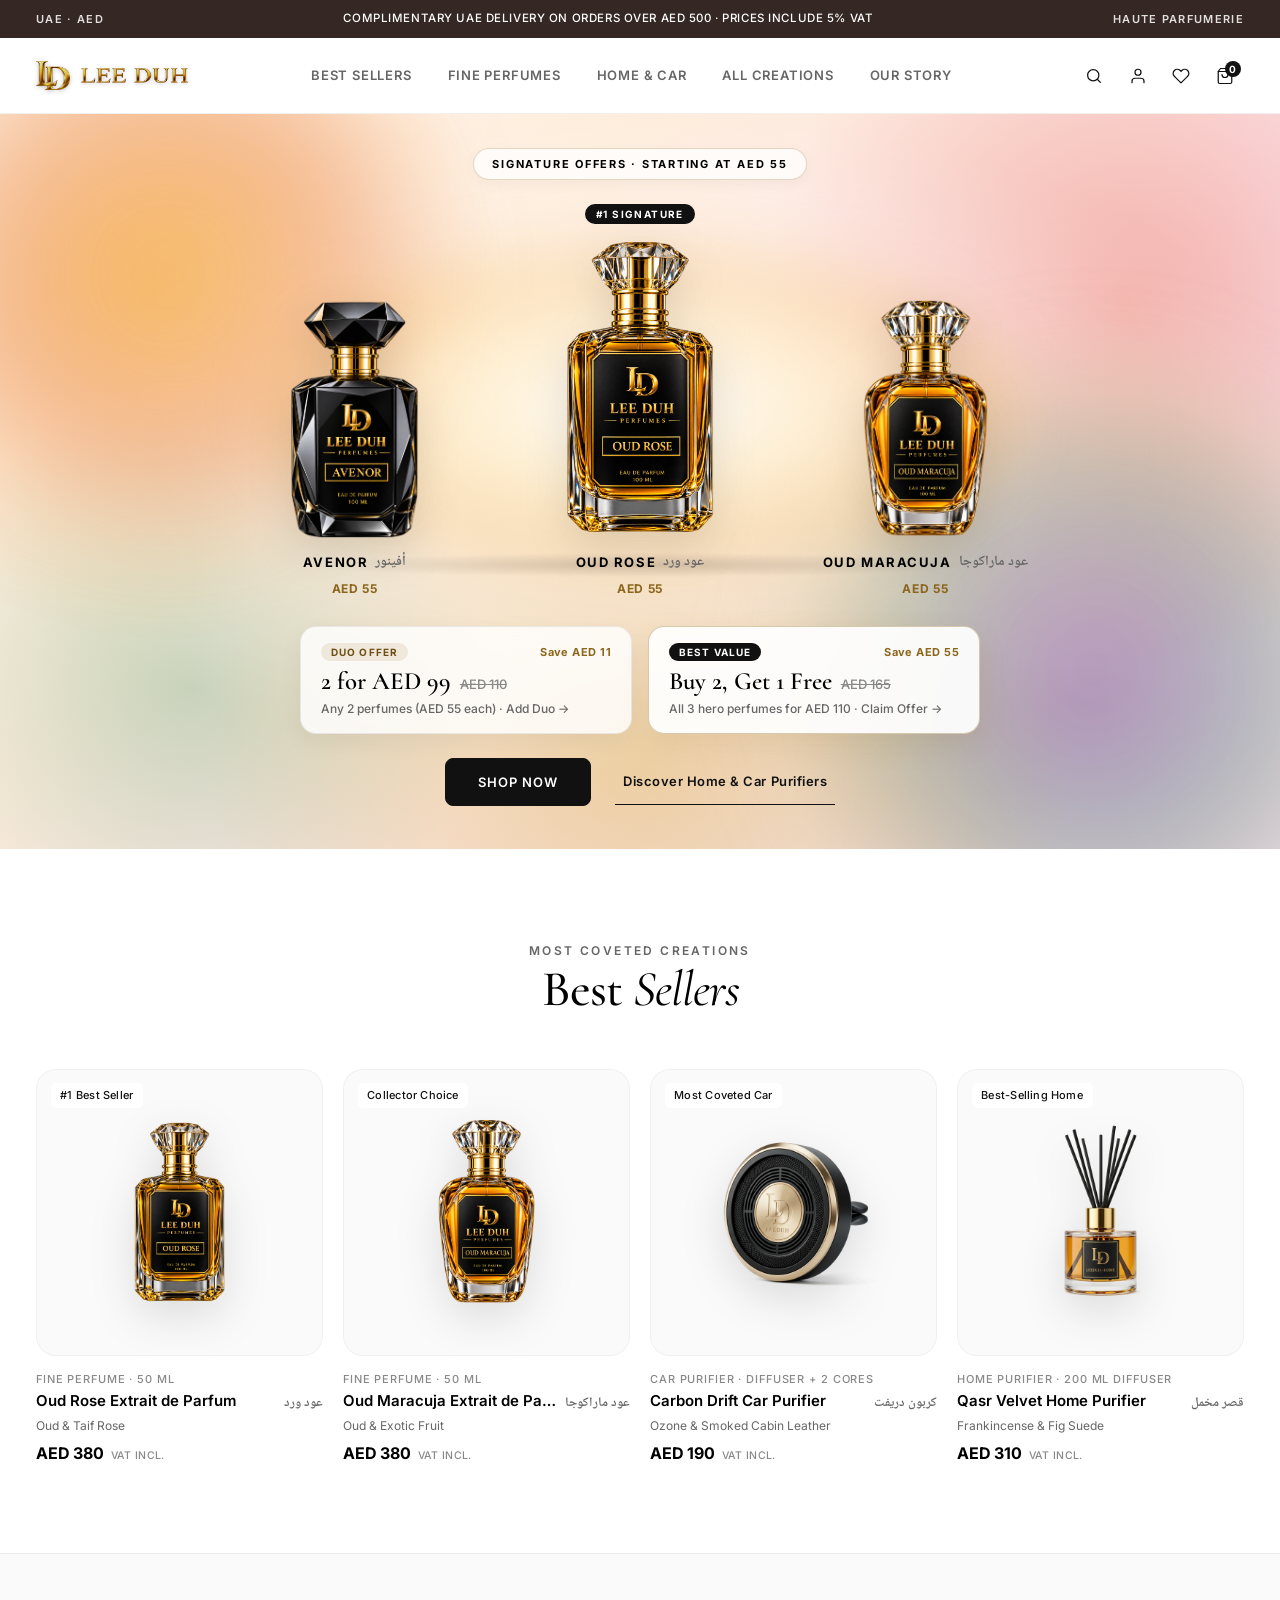
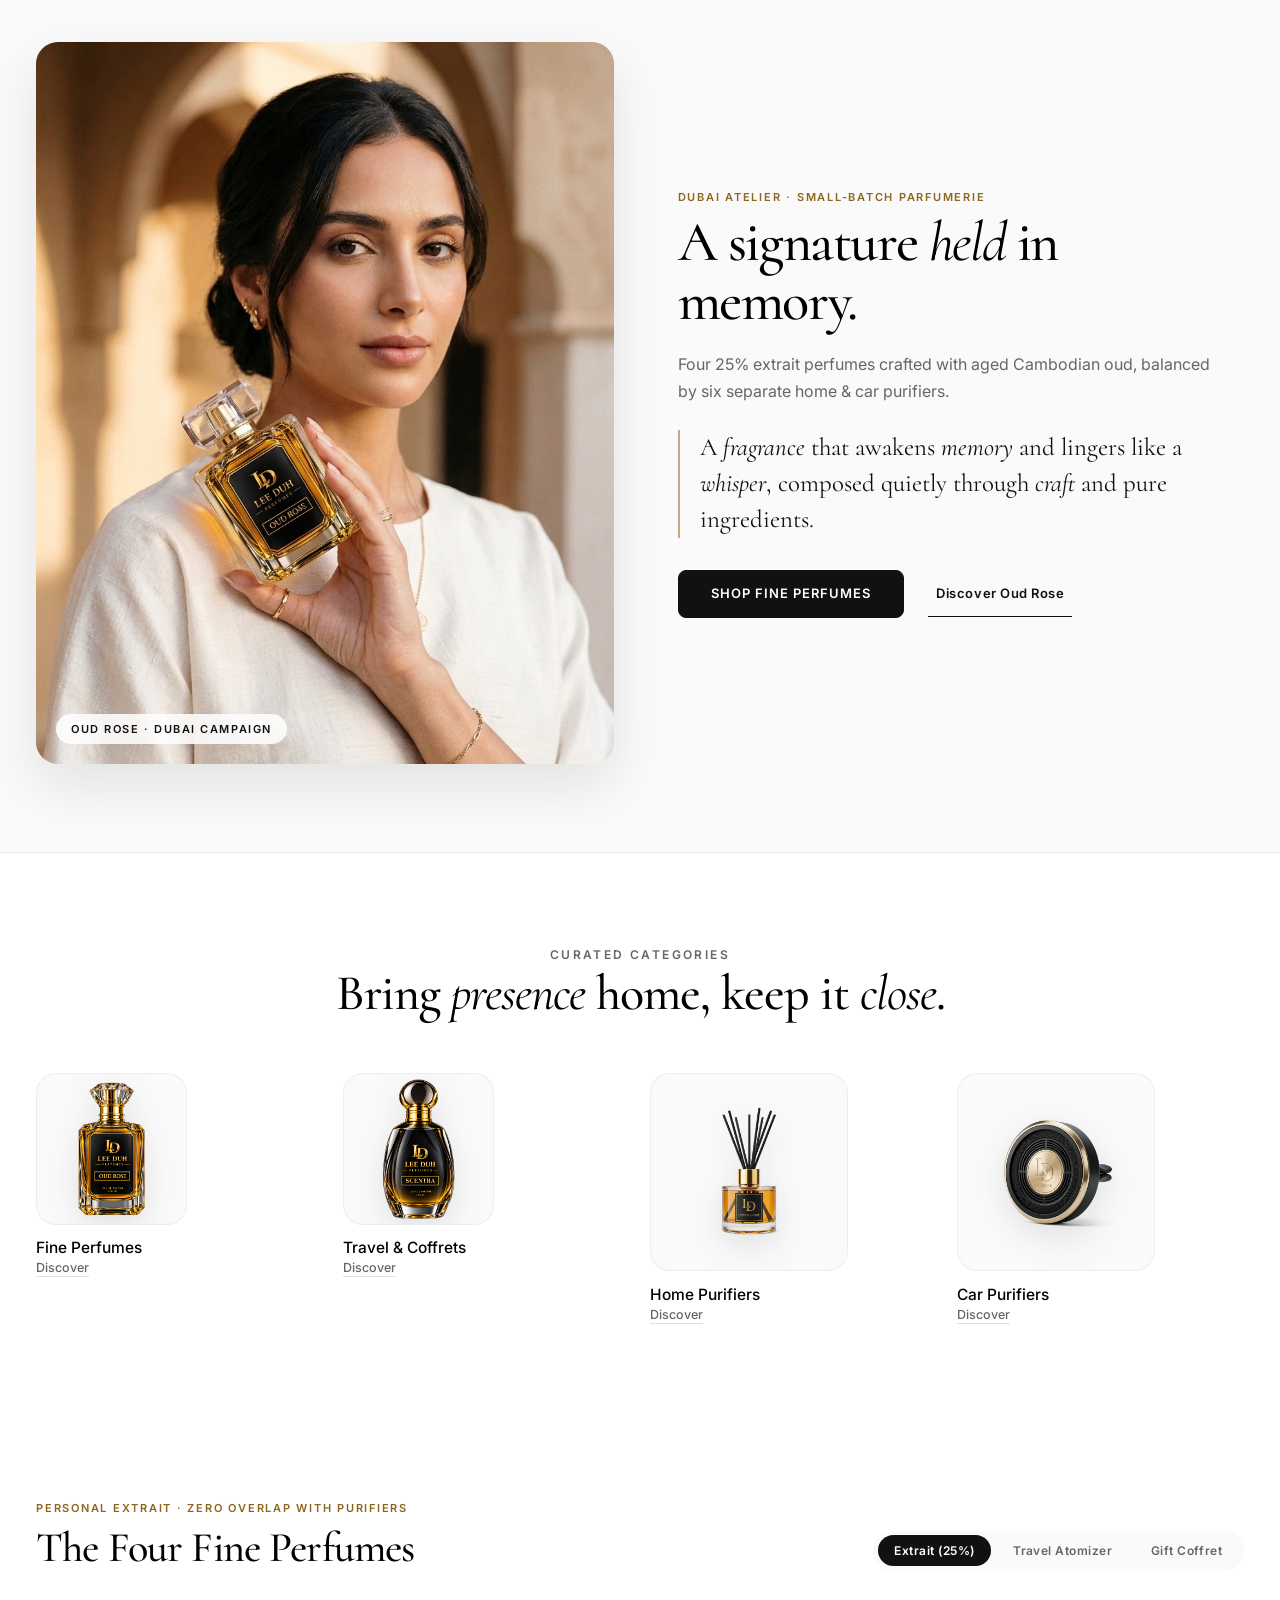
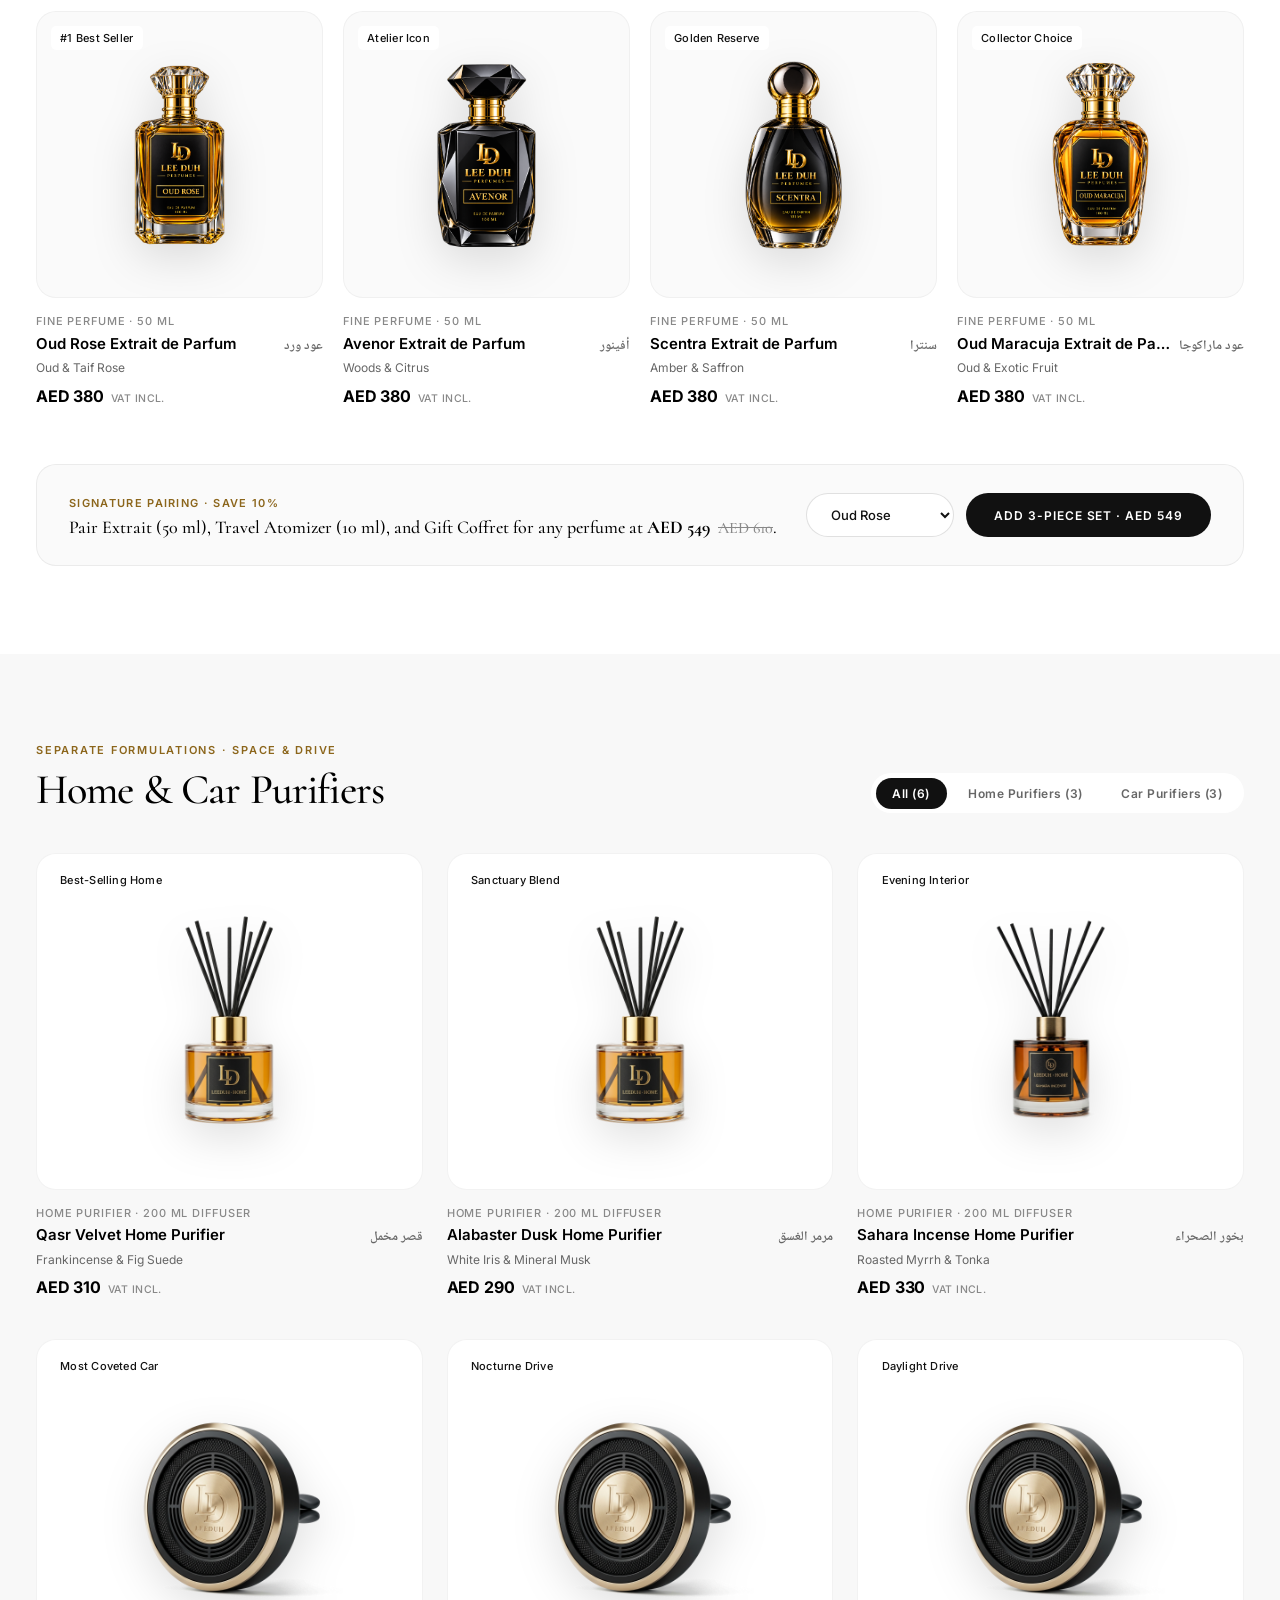
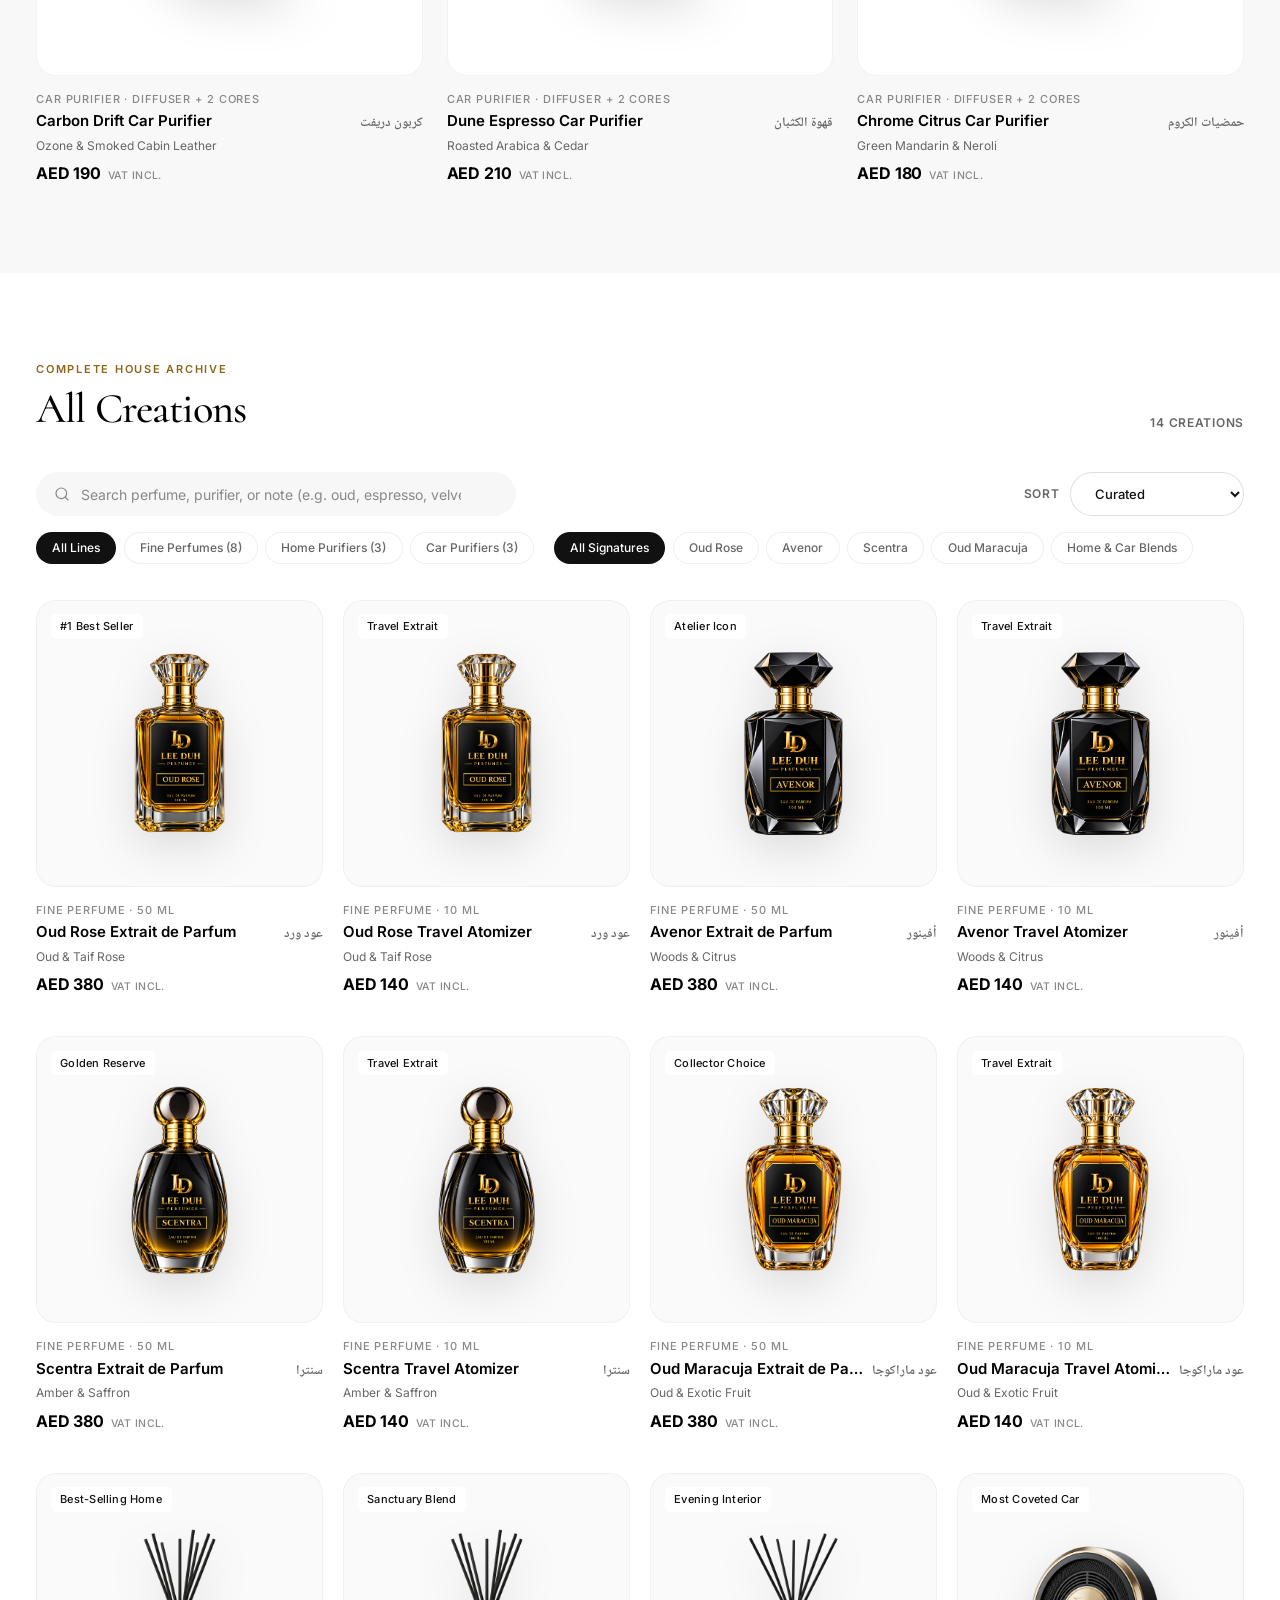
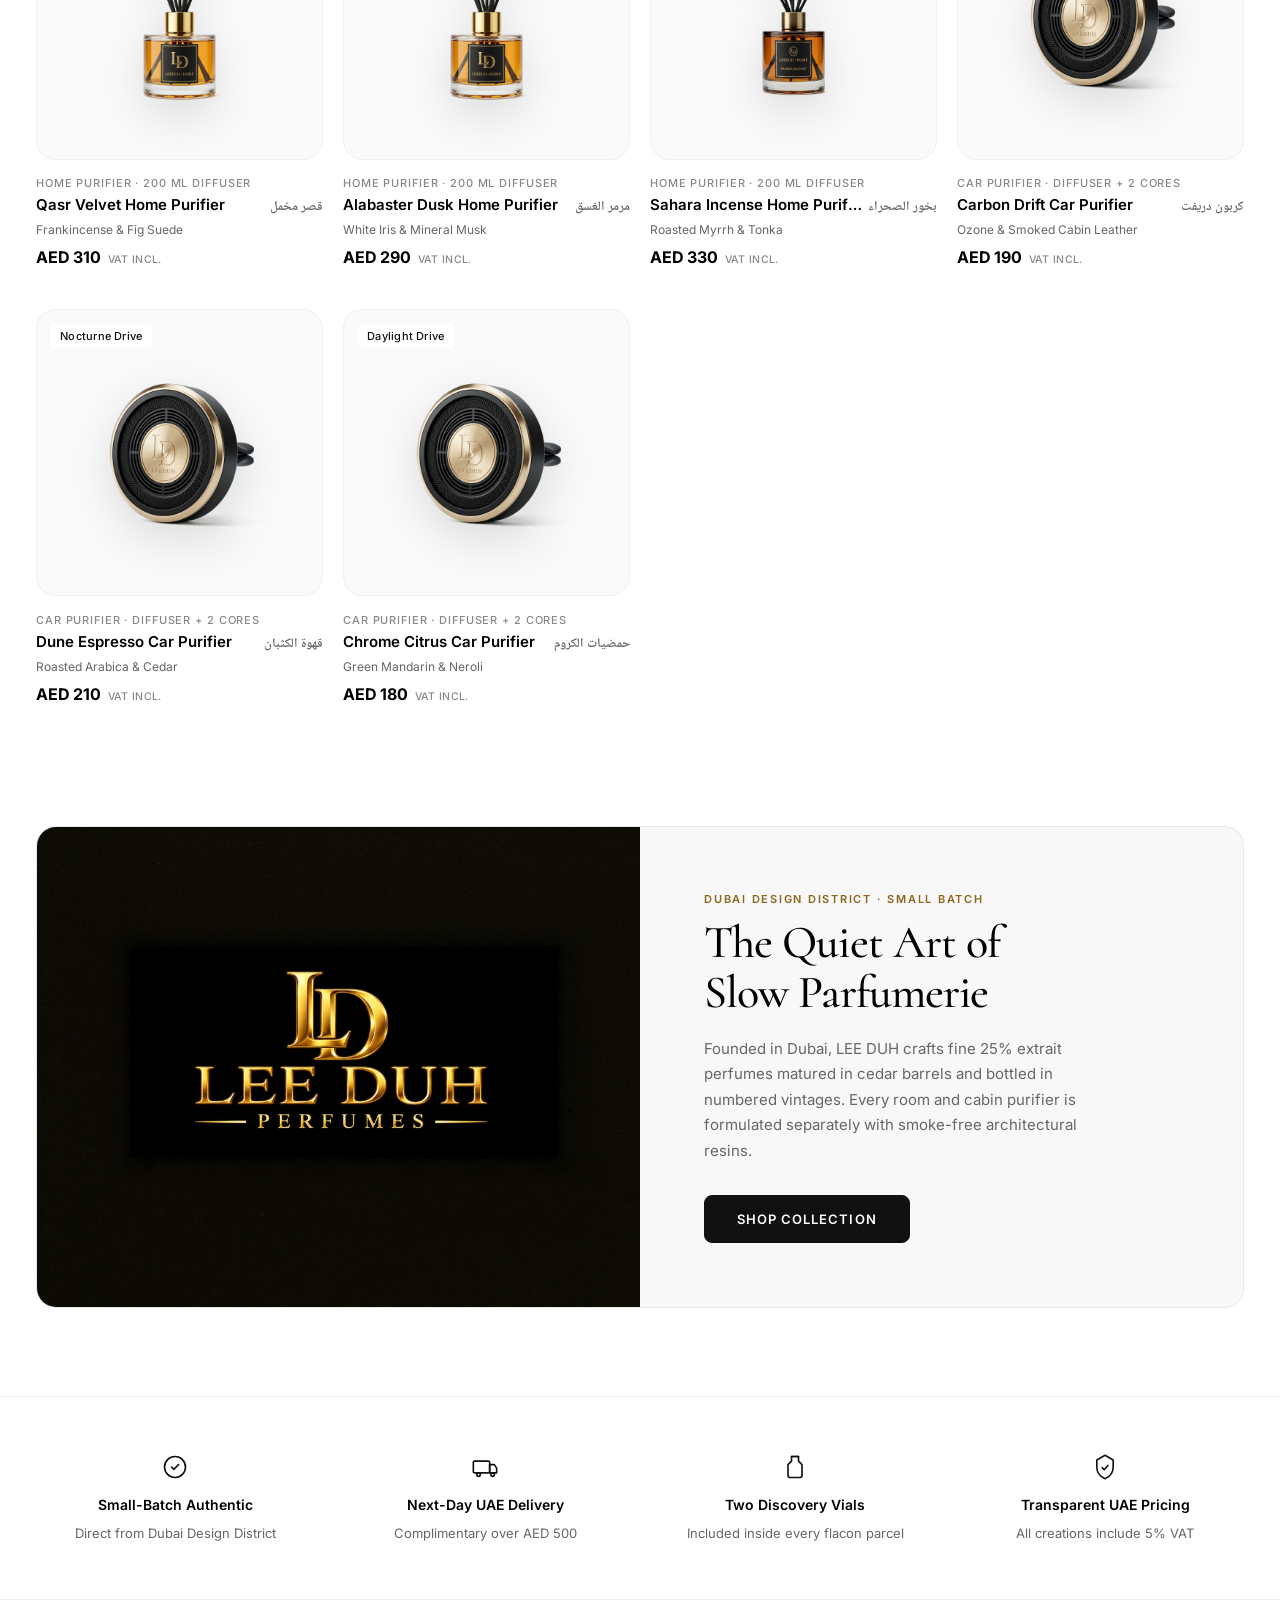
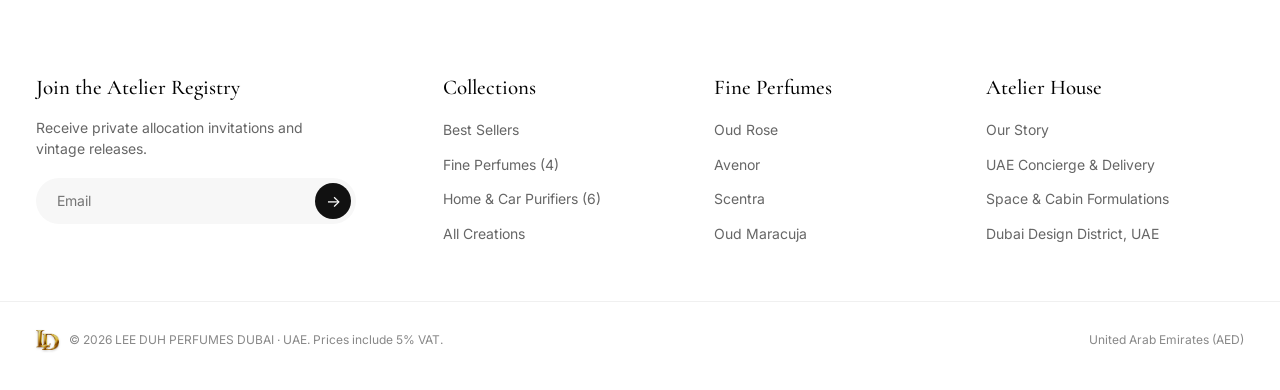
==== commit e3059936: "Redesign product-first hero with offers and add model editorial section" ====
--- a/index.html
+++ b/index.html
@@ -35,15 +35,76 @@
   <noscript><style>.atelier-preloader{display:none!important;}</style></noscript>
 </head>
 <body>
-  <!-- Initial Atelier Curtain Preloader (GPU-composited, auto-skipped on reduced motion) -->
+  <!-- Initial Atelier Curtain Preloader with Gissah Signature Rotating Outer Ring -->
   <div class="atelier-preloader" id="atelierPreloader" aria-hidden="true">
     <div class="preloader-inner">
-      <div class="preloader-brand">
-        <img src="brand-monogram.png" alt="" class="preloader-monogram" width="46" height="40">
-        <img src="brand-wordmark.png" alt="LEEDUH" class="preloader-wordmark" width="136" height="20">
-      </div>
+      <!-- Gissah-Inspired Luxury Emblem Stage with Dual Rotating Outer Rings -->
+      <div class="preloader-emblem-stage">
+        <!-- Dual Precision Rotating Outer Rings (Gissah outer-ring DNA) -->
+        <svg class="preloader-outer-ring is-clockwise" viewBox="0 0 200 200" fill="none" xmlns="http://www.w3.org/2000/svg" aria-hidden="true">
+          <!-- Fine concentric circular tracks -->
+          <circle cx="100" cy="100" r="95" stroke="url(#ringGoldGrad)" stroke-width="1.2" stroke-opacity="0.6" />
+          <circle cx="100" cy="100" r="88" stroke="#c5a880" stroke-width="0.9" stroke-dasharray="3 5" stroke-opacity="0.75" />
+          <circle cx="100" cy="100" r="76" stroke="#8c661c" stroke-width="0.75" stroke-opacity="0.45" />
+          <!-- Radial compass ticks & diamond accents -->
+          <g stroke="url(#ringGoldGrad)" stroke-width="1.3" stroke-linecap="round">
+            <line x1="100" y1="2" x2="100" y2="12" />
+            <line x1="100" y1="188" x2="100" y2="198" />
+            <line x1="2" y1="100" x2="12" y2="100" />
+            <line x1="188" y1="100" x2="198" y2="100" />
+            <line x1="30" y1="30" x2="38" y2="38" />
+            <line x1="162" y1="162" x2="170" y2="170" />
+            <line x1="170" y1="30" x2="162" y2="38" />
+            <line x1="38" y1="162" x2="30" y2="170" />
+          </g>
+          <!-- Cardinal diamond star markers -->
+          <polygon points="100,4 104,10 100,16 96,10" fill="#c5a880" />
+          <polygon points="100,184 104,190 100,196 96,190" fill="#c5a880" />
+          <polygon points="4,100 10,104 16,100 10,96" fill="#c5a880" />
+          <polygon points="184,100 190,104 196,100 190,96" fill="#c5a880" />
+          <!-- Concentric orbital arc segments -->
+          <path d="M 36 100 A 64 64 0 0 1 164 100" stroke="#c5a880" stroke-width="1.4" stroke-dasharray="16 10" stroke-opacity="0.75" />
+          <path d="M 164 100 A 64 64 0 0 1 36 100" stroke="#8c661c" stroke-width="1.4" stroke-dasharray="16 10" stroke-opacity="0.55" />
+          <defs>
+            <linearGradient id="ringGoldGrad" x1="0" y1="0" x2="200" y2="200" gradientUnits="userSpaceOnUse">
+              <stop offset="0%" stop-color="#c5a880" />
+              <stop offset="50%" stop-color="#ffffff" stop-opacity="0.85" />
+              <stop offset="100%" stop-color="#8c661c" />
+            </linearGradient>
+          </defs>
+        </svg>
+
+        <svg class="preloader-outer-ring is-counter" viewBox="0 0 200 200" fill="none" xmlns="http://www.w3.org/2000/svg" aria-hidden="true">
+          <circle cx="100" cy="100" r="82" stroke="#c5a880" stroke-width="0.85" stroke-dasharray="8 12 2 12" stroke-opacity="0.65" />
+          <circle cx="100" cy="100" r="70" stroke="#e8d5b5" stroke-width="0.65" stroke-dasharray="24 16" stroke-opacity="0.5" />
+          <!-- 12 Fine Luxury Ticks -->
+          <g stroke="#c5a880" stroke-width="0.75" stroke-opacity="0.45">
+            <line x1="100" y1="24" x2="100" y2="28" />
+            <line x1="100" y1="172" x2="100" y2="176" />
+            <line x1="24" y1="100" x2="28" y2="100" />
+            <line x1="172" y1="100" x2="176" y2="100" />
+            <line x1="46" y1="46" x2="50" y2="50" />
+            <line x1="150" y1="150" x2="154" y2="154" />
+            <line x1="154" y1="46" x2="150" y2="50" />
+            <line x1="50" y1="150" x2="46" y2="154" />
+          </g>
+        </svg>
+
+        <!-- Center Brand Monogram with Ambient Aura -->
+        <div class="preloader-core-emblem">
+          <img src="brand-monogram.png" alt="" class="preloader-monogram" width="56" height="49">
+        </div>
+      </div>
+
+      <!-- Bilingual Brand Identity -->
+      <div class="preloader-brand-copy">
+        <img src="brand-wordmark.png" alt="LEEDUH" class="preloader-wordmark" width="144" height="21">
+        <span class="preloader-arabic-tag">ليدوه &middot; دبي</span>
+      </div>
+
+      <!-- High-Precision Gold Hairline Progress Bar -->
       <div class="preloader-line"><span></span></div>
-      <p class="preloader-note">Dubai Design District &middot; Haute Parfumerie</p>
+      <p class="preloader-note">Haute Parfumerie &middot; Dubai Design District</p>
     </div>
   </div>
 
@@ -141,34 +202,63 @@
   </div>
 
   <main>
-    <!-- 1. Centered Editorial Campaign Hero (Gissah & Lattafa Lookbook Presentation) -->
-    <section class="boutique-hero" id="hero" aria-label="LEEDUH Fine Perfumes Dubai">
+    <!-- 1. Product-First Campaign Hero (3 Highlighted Products & Exclusive Offers) -->
+    <section class="boutique-hero" id="hero" aria-label="LEEDUH Signature Perfumes &amp; Offers">
       <div class="container hero-stage-inner">
-        <div class="hero-headline-block">
-          <span class="hero-eyebrow">Dubai Atelier &middot; Small-Batch Parfumerie</span>
-          <h1 class="hero-title">A signature <em>held</em> in memory.</h1>
-          <p class="hero-lead">
-            Four 25% extrait perfumes crafted with aged Cambodian oud, balanced by six separate home &amp; car purifiers.
-          </p>
-        </div>
+        <div class="hero-offer-kicker-row">
+          <span class="hero-offer-pill">Signature Offers &middot; Starting at AED 55</span>
+        </div>
+
+        <h1 class="sr-only">LEEDUH Fine Perfumes Dubai — Signature Perfumes &amp; Exclusive Offers</h1>
 
         <div class="hero-flacons-stage" aria-label="Signature flacons showcase">
           <button type="button" class="hero-flacon-item is-side-left" data-quick-view="avenor-extrait" aria-label="View Avenor Extrait">
             <img src="bottle-avenor.png" alt="Avenor Extrait de Parfum" class="hero-flacon-img">
             <span class="hero-flacon-caption">Avenor <span class="hero-flacon-ar">أفينور</span></span>
+            <span class="hero-flacon-price">AED 55</span>
           </button>
           <button type="button" class="hero-flacon-item is-center" data-quick-view="oud-rose-extrait" aria-label="View Oud Rose Extrait">
+            <span class="hero-flacon-badge">#1 Signature</span>
             <img src="bottle-oud-rose.png" alt="Oud Rose Extrait de Parfum" class="hero-flacon-img">
             <span class="hero-flacon-caption">Oud Rose <span class="hero-flacon-ar">عود ورد</span></span>
+            <span class="hero-flacon-price">AED 55</span>
           </button>
           <button type="button" class="hero-flacon-item is-side-right" data-quick-view="oud-maracuja-extrait" aria-label="View Oud Maracuja Extrait">
             <img src="bottle-oud-maracuja.png" alt="Oud Maracuja Extrait de Parfum" class="hero-flacon-img">
             <span class="hero-flacon-caption">Oud Maracuja <span class="hero-flacon-ar">عود ماراكوجا</span></span>
+            <span class="hero-flacon-price">AED 55</span>
+          </button>
+        </div>
+
+        <!-- Exclusive Promotional Offer Highlights -->
+        <div class="hero-offers-grid" aria-label="Exclusive perfume bundle offers">
+          <button type="button" class="hero-offer-card" data-hero-offer="duo-99">
+            <div class="hero-offer-card-top">
+              <span class="hero-offer-tag">Duo Offer</span>
+              <span class="hero-offer-save">Save AED 11</span>
+            </div>
+            <div class="hero-offer-headline">
+              <strong>2 for AED 99</strong>
+              <span class="hero-offer-was">AED 110</span>
+            </div>
+            <span class="hero-offer-sub">Any 2 perfumes (AED 55 each) &middot; Add Duo &rarr;</span>
+          </button>
+
+          <button type="button" class="hero-offer-card is-featured" data-hero-offer="b2g1-110">
+            <div class="hero-offer-card-top">
+              <span class="hero-offer-tag is-dark">Best Value</span>
+              <span class="hero-offer-save">Save AED 55</span>
+            </div>
+            <div class="hero-offer-headline">
+              <strong>Buy 2, Get 1 Free</strong>
+              <span class="hero-offer-was">AED 165</span>
+            </div>
+            <span class="hero-offer-sub">All 3 hero perfumes for AED 110 &middot; Claim Offer &rarr;</span>
           </button>
         </div>
 
         <div class="hero-actions">
-          <a href="#perfumes" class="btn-champagne">Shop Fine Perfumes</a>
+          <a href="#bestsellers" class="btn-champagne">Shop Now</a>
           <a href="#purifiers" class="btn-discover-link">Discover Home &amp; Car Purifiers</a>
         </div>
       </div>
@@ -178,20 +268,47 @@
     <section class="boutique-section" id="bestsellers" aria-label="Best Sellers">
       <div class="container">
         <div class="section-center-head">
+          <span class="section-track-eyebrow">Most Coveted Creations</span>
+          <h2 class="section-serif-heading">Best <em>Sellers</em></h2>
+        </div>
+        <div class="product-grid-4" id="bestsellersGrid"></div>
+      </div>
+    </section>
+
+    <!-- 3. Editorial Campaign Showcase (Model Holding Product + Signature Taglines) -->
+    <section class="boutique-section is-warm-stone editorial-campaign-section" id="editorial" aria-label="Editorial Campaign — A signature held in memory">
+      <div class="container">
+        <div class="campaign-feature-grid">
+          <div class="campaign-media-frame">
+            <img src="editorial-model-holding-perfume.jpg" alt="Editorial model holding LEE DUH Oud Rose Extrait de Parfum" class="campaign-model-img" loading="lazy">
+            <span class="campaign-media-tag">Oud Rose &middot; Dubai Campaign</span>
+          </div>
+
+          <div class="campaign-copy-col">
+            <span class="section-kicker">Dubai Atelier &middot; Small-Batch Parfumerie</span>
+            <h2 class="campaign-headline">A signature <em>held</em> in memory.</h2>
+            <p class="campaign-lead">
+              Four 25% extrait perfumes crafted with aged Cambodian oud, balanced by six separate home &amp; car purifiers.
+            </p>
+            <blockquote class="campaign-quote">
+              A <em>fragrance</em> that awakens <em>memory</em> and lingers like a <em>whisper</em>, composed quietly through <em>craft</em> and pure ingredients.
+            </blockquote>
+            <div class="campaign-actions">
+              <a href="#perfumes" class="btn-champagne">Shop Fine Perfumes</a>
+              <button type="button" class="btn-discover-link" data-quick-view="oud-rose-extrait">Discover Oud Rose</button>
+            </div>
+          </div>
+        </div>
+      </div>
+    </section>
+
+    <!-- 4. Shop-by-Line Tiles (#FFFFFF Band) -->
+    <section class="boutique-section" id="collections" aria-label="Explore collections">
+      <div class="container">
+        <div class="section-center-head">
+          <span class="section-track-eyebrow">Curated Categories</span>
           <h2 class="section-serif-heading">Bring <em>presence</em> home, keep it <em>close</em>.</h2>
-          <span class="section-track-eyebrow">Recommended For You</span>
-        </div>
-        <div class="product-grid-4" id="bestsellersGrid"></div>
-      </div>
-    </section>
-
-    <!-- 3. Editorial Quote + Shop-by-Line Tiles (#F5F2ED Warm Stone Band) -->
-    <section class="boutique-section is-warm-stone" id="collections" aria-label="Explore collections">
-      <div class="container">
-        <p class="editorial-quote">
-          A <em>fragrance</em> that awakens <em>memory</em> and lingers like a <em>whisper</em>,<br class="desktop-br">
-          composed quietly through <em>craft</em> and pure ingredients.
-        </p>
+        </div>
 
         <div class="category-tiles-grid">
           <button type="button" class="category-tile" data-jump-category="perfume" data-scroll-target="#perfumes">
--- a/styles.css
+++ b/styles.css
@@ -12,7 +12,15 @@
   --bg-card-tile: #fafafa;
   --bg-card-on-stone: #ffffff;
   --bg-input: #f7f7f7;
-  --bg-hero: linear-gradient(180deg, #ffffff 0%, #fafafa 100%);
+  /* Gissah Vibrant Campaign Stage: Multi-layered luminous sunset amber, terracotta coral, twilight orchid & emerald oasis */
+  --bg-hero:
+    radial-gradient(ellipse 70% 60% at 50% 45%, rgba(255, 255, 255, 0.62) 0%, rgba(255, 255, 255, 0) 75%),
+    radial-gradient(circle 540px at 12% 24%, rgba(245, 166, 35, 0.44) 0%, rgba(245, 166, 35, 0) 65%),
+    radial-gradient(circle 560px at 88% 26%, rgba(228, 98, 72, 0.40) 0%, rgba(228, 98, 72, 0) 65%),
+    radial-gradient(circle 620px at 50% 86%, rgba(212, 175, 55, 0.42) 0%, rgba(212, 175, 55, 0) 70%),
+    radial-gradient(circle 480px at 85% 80%, rgba(138, 75, 150, 0.32) 0%, rgba(138, 75, 150, 0) 65%),
+    radial-gradient(circle 480px at 15% 78%, rgba(46, 139, 87, 0.26) 0%, rgba(46, 139, 87, 0) 62%),
+    linear-gradient(135deg, #fff7ee 0%, #feeddc 32%, #fde4eb 66%, #f1e6f8 100%);
   --bg-header: rgba(255, 255, 255, 0.98);
   --bg-announcement: #352824;
   --ink-announcement: #ffffff;
@@ -152,7 +160,7 @@
   display: flex;
   align-items: center;
   justify-content: center;
-  background: var(--bg-hero);
+  background: #ffffff;
   transform: translate3d(0, 0, 0);
   opacity: 1;
   transition: transform 0.58s var(--ease-calm), opacity 0.48s ease;
@@ -173,27 +181,66 @@
   display: flex;
   flex-direction: column;
   align-items: center;
-  gap: 1.05rem;
+  gap: 1.15rem;
   padding: 1.5rem;
-  transition: transform 0.38s var(--ease-calm), opacity 0.34s ease;
+  transition: transform 0.42s var(--ease-calm), opacity 0.38s ease;
 }
 
 .atelier-preloader.is-leaving .preloader-inner {
-  transform: translate3d(0, -24px, 0);
+  transform: translate3d(0, -28px, 0);
   opacity: 0;
 }
 
-.preloader-brand {
-  display: flex;
-  align-items: center;
-  gap: 0.7rem;
-  animation: preloaderReveal 0.45s var(--ease-calm) both;
+/* Gissah Signature Rotating Outer Ring Stage */
+.preloader-emblem-stage {
+  position: relative;
+  width: 200px;
+  height: 200px;
+  display: flex;
+  align-items: center;
+  justify-content: center;
+  animation: preloaderReveal 0.5s var(--ease-calm) both;
+}
+
+.preloader-outer-ring {
+  position: absolute;
+  inset: 0;
+  width: 100%;
+  height: 100%;
+  pointer-events: none;
+  transform-origin: center center;
+}
+
+.preloader-outer-ring.is-clockwise {
+  animation: ringSpinClockwise 16s linear infinite;
+}
+
+.preloader-outer-ring.is-counter {
+  animation: ringSpinCounter 22s linear infinite;
+}
+
+.preloader-core-emblem {
+  position: relative;
+  z-index: 2;
+  display: flex;
+  align-items: center;
+  justify-content: center;
+  animation: emblemAuraPulse 3.4s ease-in-out infinite;
 }
 
 .preloader-monogram {
-  height: 36px;
+  height: 60px;
   width: auto;
   object-fit: contain;
+  filter: drop-shadow(0 0 20px rgba(197, 168, 128, 0.55));
+}
+
+.preloader-brand-copy {
+  display: flex;
+  flex-direction: column;
+  align-items: center;
+  gap: 0.25rem;
+  animation: preloaderReveal 0.5s var(--ease-calm) 0.12s both;
 }
 
 .preloader-wordmark {
@@ -202,10 +249,19 @@
   object-fit: contain;
 }
 
+.preloader-arabic-tag {
+  font-family: var(--font-arabic);
+  font-size: 0.8125rem;
+  font-weight: 600;
+  color: var(--accent-gold);
+  letter-spacing: 0.05em;
+  direction: rtl;
+}
+
 .preloader-line {
-  width: 148px;
+  width: 160px;
   height: 1.5px;
-  background-color: rgba(140, 102, 28, 0.22);
+  background-color: rgba(140, 102, 28, 0.2);
   overflow: hidden;
   border-radius: var(--radius-pill);
 }
@@ -216,7 +272,7 @@
   height: 100%;
   background: linear-gradient(90deg, var(--accent-gold), var(--accent-champagne));
   transform-origin: left center;
-  animation: preloaderLineFill 0.68s var(--ease-calm) 0.08s both;
+  animation: preloaderLineFill 0.95s var(--ease-calm) 0.12s both;
 }
 
 .preloader-note {
@@ -226,7 +282,7 @@
   letter-spacing: 0.22em;
   text-transform: uppercase;
   color: var(--ink-secondary);
-  animation: preloaderReveal 0.5s var(--ease-calm) 0.14s both;
+  animation: preloaderReveal 0.5s var(--ease-calm) 0.18s both;
 }
 
 /* ==========================================================================
@@ -766,88 +822,117 @@
 }
 
 /* ==========================================================================
-   1. Centered Editorial Campaign Hero (Gissah & Lattafa Lookbook)
+   1. Centered Editorial Campaign Hero (Gissah Vibrant Campaign Stage)
    ========================================================================== */
 .boutique-hero {
   background: var(--bg-hero);
-  padding: 2.75rem 0 3.25rem;
+  padding: 2.15rem 0 2.65rem;
   position: relative;
   overflow: hidden;
 }
 
+/* Luminous Ambient Drifting Color Auras (Gissah Campaign Lighting) */
+.boutique-hero::before,
+.boutique-hero::after {
+  content: '';
+  position: absolute;
+  border-radius: 50%;
+  pointer-events: none;
+  filter: blur(55px);
+  will-change: transform, opacity;
+  z-index: 0;
+}
+
+.boutique-hero::before {
+  top: -15%;
+  left: -8%;
+  width: 540px;
+  height: 540px;
+  background: radial-gradient(circle, rgba(245, 166, 35, 0.44) 0%, rgba(228, 98, 72, 0.32) 50%, rgba(245, 166, 35, 0) 72%);
+  animation: heroAuraFloatLeft 14s ease-in-out infinite alternate;
+}
+
+.boutique-hero::after {
+  bottom: -15%;
+  right: -8%;
+  width: 580px;
+  height: 580px;
+  background: radial-gradient(circle, rgba(138, 75, 150, 0.35) 0%, rgba(46, 139, 87, 0.28) 45%, rgba(212, 175, 55, 0.22) 70%, transparent 82%);
+  animation: heroAuraFloatRight 18s ease-in-out infinite alternate;
+}
+
 .hero-stage-inner {
+  position: relative;
+  z-index: 1;
   display: flex;
   flex-direction: column;
   align-items: center;
   text-align: center;
 }
 
-.hero-headline-block {
-  max-width: 720px;
-}
-
-.hero-eyebrow {
-  display: inline-block;
+.hero-offer-kicker-row {
+  margin-bottom: 0.75rem;
+  animation: heroGentleSettle 0.75s var(--ease-calm) 0.65s backwards;
+}
+
+.hero-offer-pill {
+  display: inline-flex;
+  align-items: center;
+  gap: 0.5rem;
+  padding: 0.42rem 1.15rem;
+  border-radius: var(--radius-pill);
+  background: rgba(255, 255, 255, 0.76);
+  backdrop-filter: blur(10px);
+  -webkit-backdrop-filter: blur(10px);
+  border: 1px solid rgba(140, 102, 28, 0.24);
   font-family: var(--font-sans);
   font-size: 0.6875rem;
-  font-weight: 600;
-  letter-spacing: 0.2em;
-  text-transform: uppercase;
-  color: var(--accent-gold);
-  margin-bottom: 0.7rem;
-  animation: heroGentleSettle 0.75s var(--ease-calm) 0.68s backwards;
-}
-
-.hero-title {
-  font-family: var(--font-serif);
-  font-size: clamp(2.5rem, 5.2vw, 4.35rem);
-  font-weight: 500;
-  line-height: 1.04;
-  letter-spacing: -0.028em;
+  font-weight: 700;
+  letter-spacing: 0.16em;
+  text-transform: uppercase;
   color: var(--ink-strong);
-  margin-bottom: 0.85rem;
-  animation: heroGentleSettle 0.85s var(--ease-calm) 0.74s backwards;
-}
-
-.hero-title em {
-  font-style: italic;
-  font-weight: 400;
-}
-
-.hero-lead {
-  font-family: var(--font-sans);
-  font-size: 0.9375rem;
-  font-weight: 400;
-  line-height: 1.65;
-  color: var(--ink-secondary);
-  max-width: 580px;
-  margin: 0 auto 1.5rem;
-  animation: heroGentleSettle 0.85s var(--ease-calm) 0.8s backwards;
-}
-
-/* Hero Staggered Trio Showcase */
+  box-shadow: 0 4px 14px rgba(0, 0, 0, 0.04);
+}
+
+/* Hero Staggered Trio Showcase — Enlarged Product-First Spotlight */
 .hero-flacons-stage {
   display: grid;
   grid-template-columns: repeat(3, minmax(0, 1fr));
   align-items: end;
   justify-items: center;
-  gap: 1.75rem;
+  gap: 2.25rem;
   width: 100%;
-  max-width: 700px;
-  padding: 0.75rem 0 1.25rem;
+  max-width: 820px;
+  padding: 0.5rem 0 1.45rem;
   position: relative;
+}
+
+/* Luminous Backlight halo behind transparent crystal flacons */
+.hero-flacons-stage::before {
+  content: '';
+  position: absolute;
+  top: 10%;
+  left: 4%;
+  right: 4%;
+  bottom: 10%;
+  background: radial-gradient(ellipse 68% 58% at 50% 50%, rgba(255, 255, 255, 0.9) 0%, rgba(255, 235, 190, 0.6) 40%, rgba(245, 180, 80, 0.28) 70%, transparent 100%);
+  border-radius: 50%;
+  pointer-events: none;
+  filter: blur(28px);
+  z-index: 1;
 }
 
 .hero-flacons-stage::after {
   content: '';
   position: absolute;
-  left: 12%;
-  right: 12%;
-  bottom: 2.1rem;
-  height: 20px;
-  background: radial-gradient(ellipse at center, rgba(53, 40, 36, 0.16) 0%, rgba(53, 40, 36, 0) 72%);
+  left: 10%;
+  right: 10%;
+  bottom: 2.9rem;
+  height: 24px;
+  background: radial-gradient(ellipse at center, rgba(53, 40, 36, 0.18) 0%, rgba(53, 40, 36, 0) 72%);
   pointer-events: none;
   animation: stageShadowPulse 4.2s ease-in-out infinite;
+  z-index: 1;
 }
 
 .hero-flacon-item {
@@ -856,31 +941,45 @@
   display: flex;
   flex-direction: column;
   align-items: center;
-  gap: 0.65rem;
+  gap: 0.45rem;
   padding: 0.25rem 0.5rem;
   transition: transform 0.45s var(--ease-calm);
   animation: heroFlaconEntrance 0.95s var(--ease-calm) backwards;
 }
 
 .hero-flacon-item.is-side-left {
-  animation-delay: 0.84s;
+  animation-delay: 0.8s;
 }
 
 .hero-flacon-item.is-center {
-  animation-delay: 0.74s;
+  animation-delay: 0.7s;
 }
 
 .hero-flacon-item.is-side-right {
-  animation-delay: 0.92s;
+  animation-delay: 0.88s;
 }
 
 .hero-flacon-item:hover {
-  transform: translate3d(0, -14px, 0) scale(1.03);
+  transform: translate3d(0, -14px, 0) scale(1.035);
+}
+
+.hero-flacon-badge {
+  display: inline-block;
+  padding: 0.24rem 0.7rem;
+  border-radius: var(--radius-pill);
+  background-color: var(--ink-primary);
+  color: #ffffff;
+  font-family: var(--font-sans);
+  font-size: 0.625rem;
+  font-weight: 700;
+  letter-spacing: 0.14em;
+  text-transform: uppercase;
+  margin-bottom: 0.15rem;
 }
 
 .hero-flacon-img {
   width: auto;
-  height: 196px;
+  height: 242px;
   object-fit: contain;
   filter: var(--bottle-shadow);
   animation: flaconBreathe 4.2s ease-in-out infinite;
@@ -899,39 +998,145 @@
 }
 
 .hero-flacon-item.is-center .hero-flacon-img {
-  height: 250px;
+  height: 306px;
 }
 
 .hero-flacon-caption {
   font-family: var(--font-sans);
-  font-size: clamp(0.6875rem, 2.2vw, 0.75rem);
-  font-weight: 600;
+  font-size: clamp(0.75rem, 2.2vw, 0.8125rem);
+  font-weight: 700;
   letter-spacing: 0.12em;
   text-transform: uppercase;
   white-space: nowrap;
-  color: var(--ink-secondary);
+  color: var(--ink-strong);
   display: inline-flex;
   align-items: center;
   gap: 0.45rem;
+  margin-top: 0.2rem;
   transition: color 0.2s ease;
 }
 
 .hero-flacon-ar {
   font-family: var(--font-arabic);
-  font-size: 0.8125rem;
+  font-size: 0.875rem;
   font-weight: 600;
   letter-spacing: 0;
-  color: var(--ink-muted);
+  color: var(--ink-secondary);
   direction: rtl;
   transition: color 0.2s ease;
 }
 
-.hero-flacon-item:hover .hero-flacon-caption {
-  color: var(--ink-strong);
+.hero-flacon-price {
+  font-family: var(--font-sans);
+  font-size: 0.75rem;
+  font-weight: 700;
+  letter-spacing: 0.06em;
+  color: var(--accent-gold);
 }
 
 .hero-flacon-item:hover .hero-flacon-ar {
   color: var(--accent-gold);
+}
+
+/* Hero Exclusive Promotional Offer Cards */
+.hero-offers-grid {
+  display: grid;
+  grid-template-columns: repeat(2, minmax(0, 1fr));
+  gap: 1rem;
+  width: 100%;
+  max-width: 680px;
+  margin: 0.15rem auto 1.35rem;
+  animation: heroGentleSettle 0.85s var(--ease-calm) 0.82s backwards;
+}
+
+.hero-offer-card {
+  display: flex;
+  flex-direction: column;
+  align-items: flex-start;
+  text-align: left;
+  gap: 0.35rem;
+  padding: 1rem 1.25rem;
+  border-radius: 16px;
+  background: rgba(255, 255, 255, 0.82);
+  backdrop-filter: blur(12px);
+  -webkit-backdrop-filter: blur(12px);
+  border: 1px solid rgba(17, 17, 17, 0.08);
+  box-shadow: 0 8px 24px rgba(17, 17, 17, 0.06);
+  transition: transform 0.28s var(--ease-calm), box-shadow 0.28s ease, border-color 0.24s ease, background-color 0.24s ease;
+}
+
+.hero-offer-card.is-featured {
+  background: rgba(255, 255, 255, 0.92);
+  border-color: rgba(140, 102, 28, 0.34);
+  box-shadow: 0 10px 28px rgba(140, 102, 28, 0.12);
+}
+
+.hero-offer-card:hover {
+  transform: translate3d(0, -3px, 0);
+  background: #ffffff;
+  border-color: var(--ink-primary);
+  box-shadow: 0 14px 32px rgba(17, 17, 17, 0.11);
+}
+
+.hero-offer-card-top {
+  display: flex;
+  align-items: center;
+  justify-content: space-between;
+  width: 100%;
+  gap: 0.5rem;
+}
+
+.hero-offer-tag {
+  display: inline-block;
+  padding: 0.2rem 0.6rem;
+  border-radius: var(--radius-pill);
+  background: rgba(197, 168, 128, 0.22);
+  color: var(--accent-gold-hover);
+  font-size: 0.625rem;
+  font-weight: 700;
+  letter-spacing: 0.12em;
+  text-transform: uppercase;
+}
+
+.hero-offer-tag.is-dark {
+  background: var(--ink-primary);
+  color: #ffffff;
+}
+
+.hero-offer-save {
+  font-size: 0.6875rem;
+  font-weight: 700;
+  color: var(--accent-gold);
+  letter-spacing: 0.04em;
+}
+
+.hero-offer-headline {
+  display: flex;
+  align-items: baseline;
+  gap: 0.55rem;
+  margin-top: 0.1rem;
+}
+
+.hero-offer-headline strong {
+  font-family: var(--font-serif);
+  font-size: 1.55rem;
+  font-weight: 600;
+  line-height: 1.1;
+  color: var(--ink-strong);
+}
+
+.hero-offer-was {
+  font-size: 0.8125rem;
+  font-weight: 500;
+  color: var(--ink-muted);
+  text-decoration: line-through;
+}
+
+.hero-offer-sub {
+  font-size: 0.75rem;
+  font-weight: 500;
+  color: var(--ink-secondary);
+  line-height: 1.35;
 }
 
 .hero-actions {
@@ -940,8 +1145,8 @@
   justify-content: center;
   flex-wrap: wrap;
   gap: 1.5rem;
-  margin-top: 0.75rem;
-  animation: heroGentleSettle 0.85s var(--ease-calm) 0.88s backwards;
+  margin-top: 0.15rem;
+  animation: heroGentleSettle 0.85s var(--ease-calm) 0.9s backwards;
 }
 
 /* ==========================================================================
@@ -958,6 +1163,108 @@
 
 .boutique-section.is-on-stone {
   background-color: var(--bg-warm-sand);
+}
+
+/* Dedicated Editorial Campaign Section (Model Holding Product + Moved Taglines) */
+.editorial-campaign-section {
+  background-color: #f7f4ef;
+  border-top: 1px solid var(--border-subtle);
+  border-bottom: 1px solid var(--border-subtle);
+}
+
+.campaign-feature-grid {
+  display: grid;
+  grid-template-columns: minmax(0, 1.02fr) minmax(0, 1fr);
+  align-items: center;
+  gap: 4rem;
+}
+
+.campaign-media-frame {
+  position: relative;
+  border-radius: 22px;
+  overflow: hidden;
+  background-color: #ebe4d9;
+  aspect-ratio: 4 / 5;
+  box-shadow: 0 22px 54px rgba(24, 18, 12, 0.10);
+}
+
+.campaign-model-img {
+  width: 100%;
+  height: 100%;
+  object-fit: cover;
+  object-position: center 20%;
+  transition: transform 0.75s var(--ease-calm);
+}
+
+.campaign-media-frame:hover .campaign-model-img {
+  transform: scale(1.03);
+}
+
+.campaign-media-tag {
+  position: absolute;
+  left: 1.25rem;
+  bottom: 1.25rem;
+  padding: 0.42rem 0.95rem;
+  border-radius: var(--radius-pill);
+  background: rgba(255, 255, 255, 0.86);
+  backdrop-filter: blur(8px);
+  -webkit-backdrop-filter: blur(8px);
+  font-family: var(--font-sans);
+  font-size: 0.6875rem;
+  font-weight: 600;
+  letter-spacing: 0.14em;
+  text-transform: uppercase;
+  color: var(--ink-primary);
+}
+
+.campaign-copy-col {
+  max-width: 540px;
+}
+
+.campaign-headline {
+  font-family: var(--font-serif);
+  font-size: clamp(2.35rem, 4.4vw, 3.85rem);
+  font-weight: 500;
+  line-height: 1.05;
+  letter-spacing: -0.025em;
+  color: var(--ink-strong);
+  margin-bottom: 1.25rem;
+}
+
+.campaign-headline em {
+  font-style: italic;
+  font-weight: 400;
+}
+
+.campaign-lead {
+  font-family: var(--font-sans);
+  font-size: 1rem;
+  font-weight: 400;
+  line-height: 1.72;
+  color: var(--ink-secondary);
+  margin-bottom: 1.5rem;
+}
+
+.campaign-quote {
+  font-family: var(--font-serif);
+  font-size: clamp(1.25rem, 2.1vw, 1.55rem);
+  font-weight: 400;
+  line-height: 1.45;
+  color: var(--ink-primary);
+  padding-left: 1.25rem;
+  border-left: 2px solid var(--accent-champagne);
+  margin-bottom: 2rem;
+}
+
+.campaign-quote em {
+  font-style: italic;
+}
+
+.campaign-actions {
+  display: flex;
+  align-items: center;
+  flex-wrap: wrap;
+  gap: 1.5rem;
 }
 
 /* Gissah Centered Editorial Quote */
@@ -993,7 +1300,7 @@
 
 .category-tile-media {
   aspect-ratio: 1 / 1;
-  background-color: var(--bg-card-on-stone);
+  background-color: var(--bg-card-tile);
   border-radius: var(--radius-tile);
   border: 1px solid rgba(0, 0, 0, 0.05);
   display: flex;
@@ -2476,6 +2783,63 @@
   }
 }
 
+@keyframes ringSpinClockwise {
+  from {
+    transform: rotate(0deg);
+  }
+  to {
+    transform: rotate(360deg);
+  }
+}
+
+@keyframes ringSpinCounter {
+  from {
+    transform: rotate(360deg);
+  }
+  to {
+    transform: rotate(0deg);
+  }
+}
+
+@keyframes emblemAuraPulse {
+  0%, 100% {
+    transform: scale(1);
+  }
+  50% {
+    transform: scale(1.05);
+  }
+}
+
+@keyframes heroAuraFloatLeft {
+  0% {
+    transform: translate3d(0, 0, 0) scale(1);
+    opacity: 0.72;
+  }
+  50% {
+    transform: translate3d(40px, 25px, 0) scale(1.08);
+    opacity: 0.95;
+  }
+  100% {
+    transform: translate3d(-20px, 35px, 0) scale(0.96);
+    opacity: 0.78;
+  }
+}
+
+@keyframes heroAuraFloatRight {
+  0% {
+    transform: translate3d(0, 0, 0) scale(1);
+    opacity: 0.68;
+  }
+  50% {
+    transform: translate3d(-35px, -20px, 0) scale(1.06);
+    opacity: 0.88;
+  }
+  100% {
+    transform: translate3d(25px, -30px, 0) scale(0.98);
+    opacity: 0.72;
+  }
+}
+
 @keyframes heroGentleSettle {
   from {
     transform: translate3d(0, 26px, 0) scale(0.985);
@@ -2654,6 +3018,19 @@
   .product-grid-3 {
     grid-template-columns: repeat(2, minmax(0, 1fr));
   }
+  .campaign-feature-grid {
+    grid-template-columns: 1fr;
+    gap: 2.25rem;
+  }
+  .campaign-media-frame {
+    max-width: 520px;
+    width: 100%;
+    margin: 0 auto;
+    aspect-ratio: 4 / 4.3;
+  }
+  .campaign-copy-col {
+    max-width: 100%;
+  }
   .editorial-split-card {
     grid-template-columns: 1fr;
   }
@@ -2686,30 +3063,69 @@
     height: 34px;
   }
   .boutique-hero {
-    padding: 2.25rem 0 2.5rem;
+    padding: 1.5rem 0 2.25rem;
+  }
+  .hero-offer-pill {
+    font-size: 0.625rem;
+    letter-spacing: 0.12em;
+    padding: 0.36rem 0.9rem;
+  }
+  .preloader-emblem-stage {
+    width: 168px;
+    height: 168px;
+  }
+  .preloader-monogram {
+    height: 50px;
   }
   .hero-flacons-stage {
-    gap: 0.65rem;
-    padding: 0.5rem 0 0.75rem;
+    grid-template-columns: 0.9fr 1.2fr 0.9fr;
+    gap: 0.35rem;
+    padding: 0.35rem 0 0.85rem;
+  }
+  .hero-flacon-item {
+    padding: 0.15rem 0.1rem;
   }
   .hero-flacon-img {
-    height: 136px;
+    height: 144px;
   }
   .hero-flacon-item.is-center .hero-flacon-img {
-    height: 174px;
+    height: 194px;
+  }
+  .hero-flacon-badge {
+    font-size: 0.5625rem;
+    padding: 0.18rem 0.55rem;
   }
   .hero-flacon-caption {
     flex-direction: column;
-    gap: 0.15rem;
+    gap: 0.12rem;
     font-size: 0.625rem;
     letter-spacing: 0.08em;
   }
   .hero-flacon-ar {
     font-size: 0.6875rem;
+  }
+  .hero-flacon-price {
+    font-size: 0.6875rem;
+  }
+  .hero-offers-grid {
+    grid-template-columns: 1fr;
+    gap: 0.7rem;
+    margin-bottom: 1.15rem;
+  }
+  .hero-offer-card {
+    padding: 0.85rem 1.05rem;
+  }
+  .hero-offer-headline strong {
+    font-size: 1.35rem;
   }
   .hero-actions {
     flex-direction: column;
     gap: 0.85rem;
+  }
+  .campaign-actions {
+    flex-direction: column;
+    align-items: flex-start;
+    gap: 0.9rem;
   }
   .boutique-section {
     padding: 3.5rem 0;
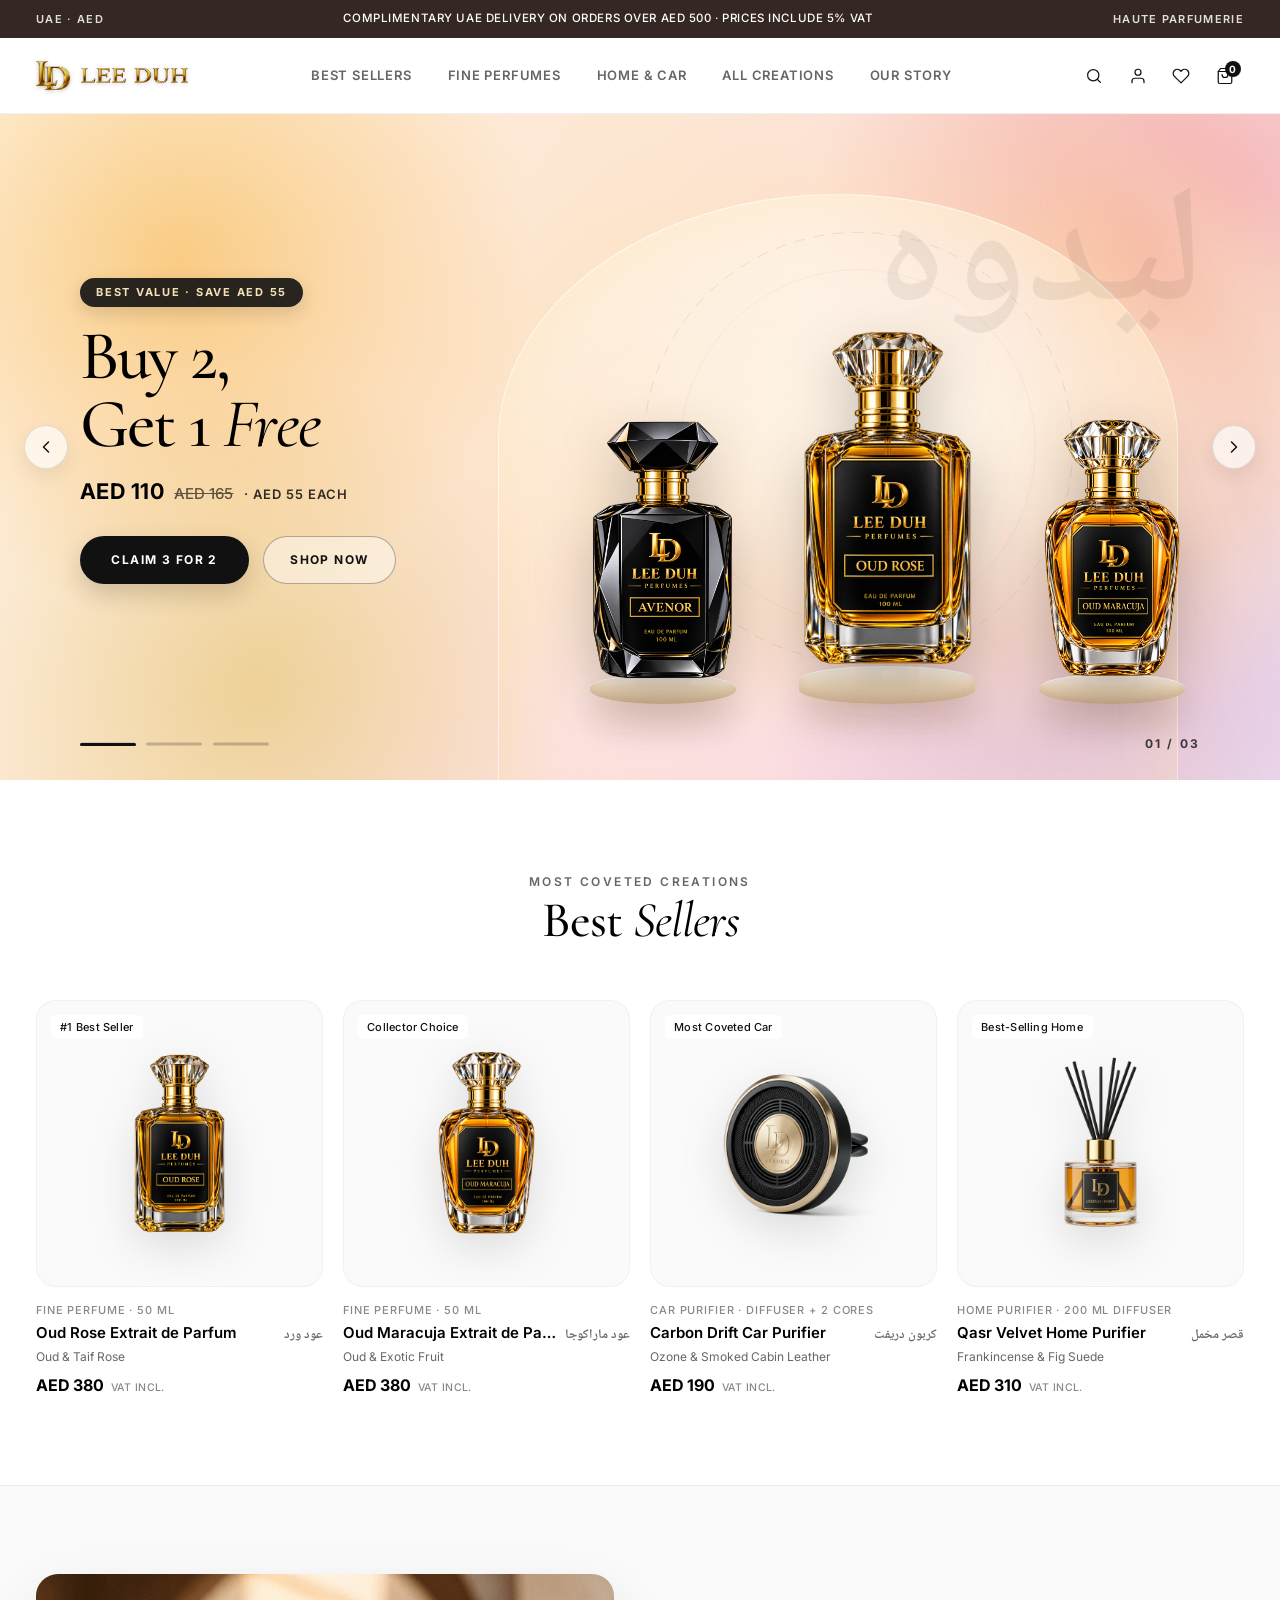
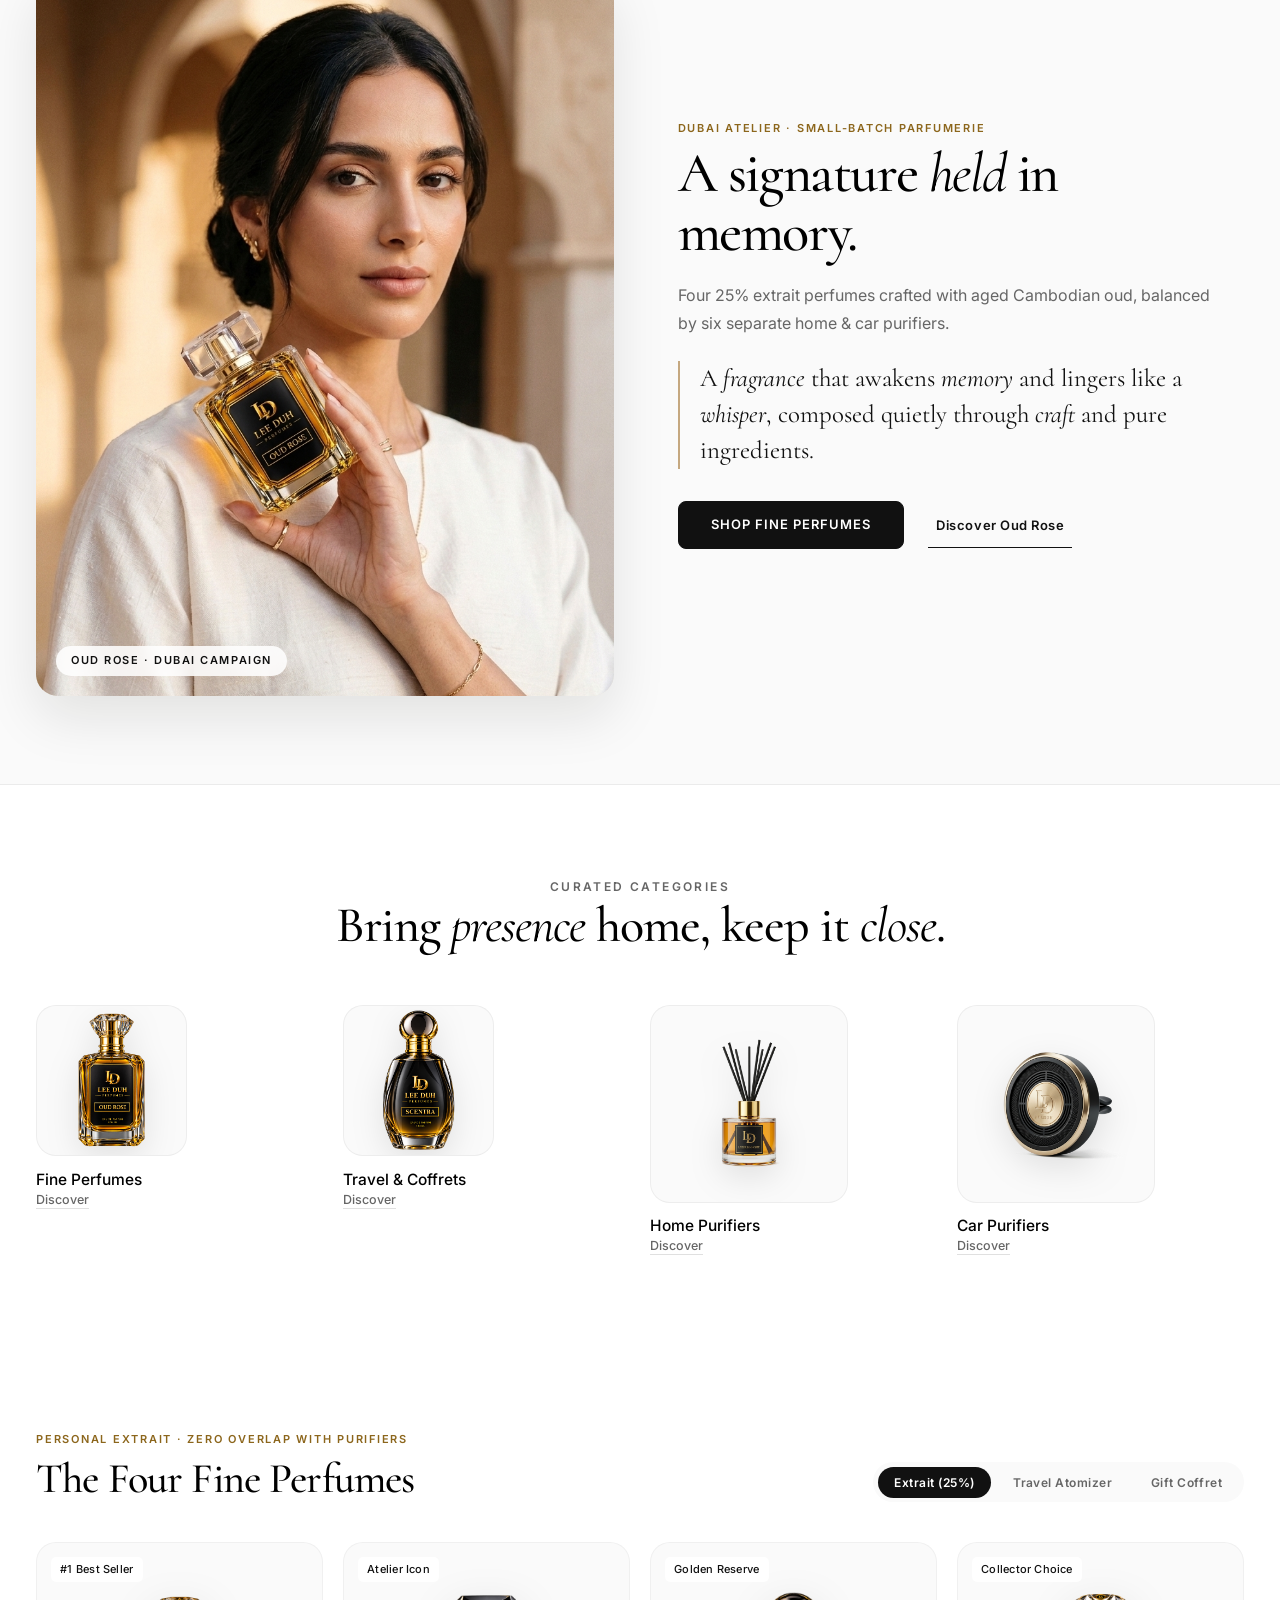
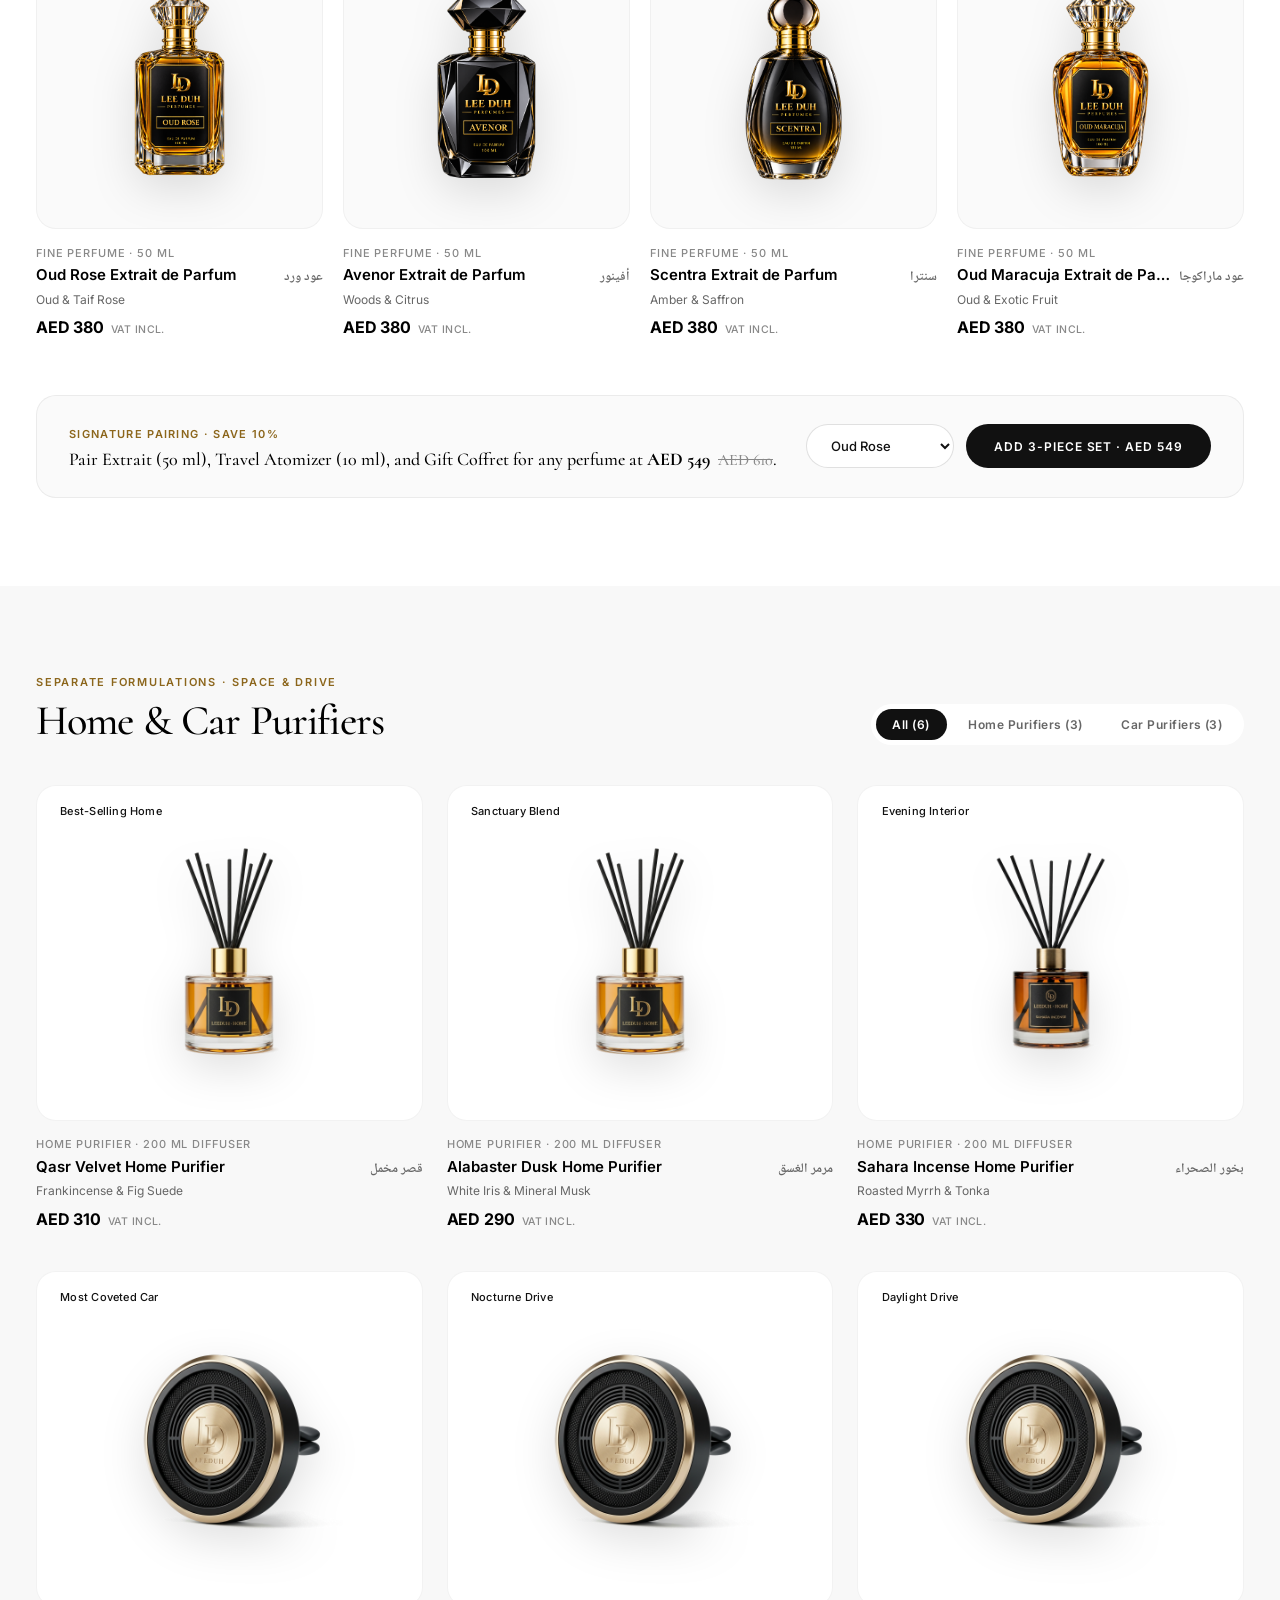
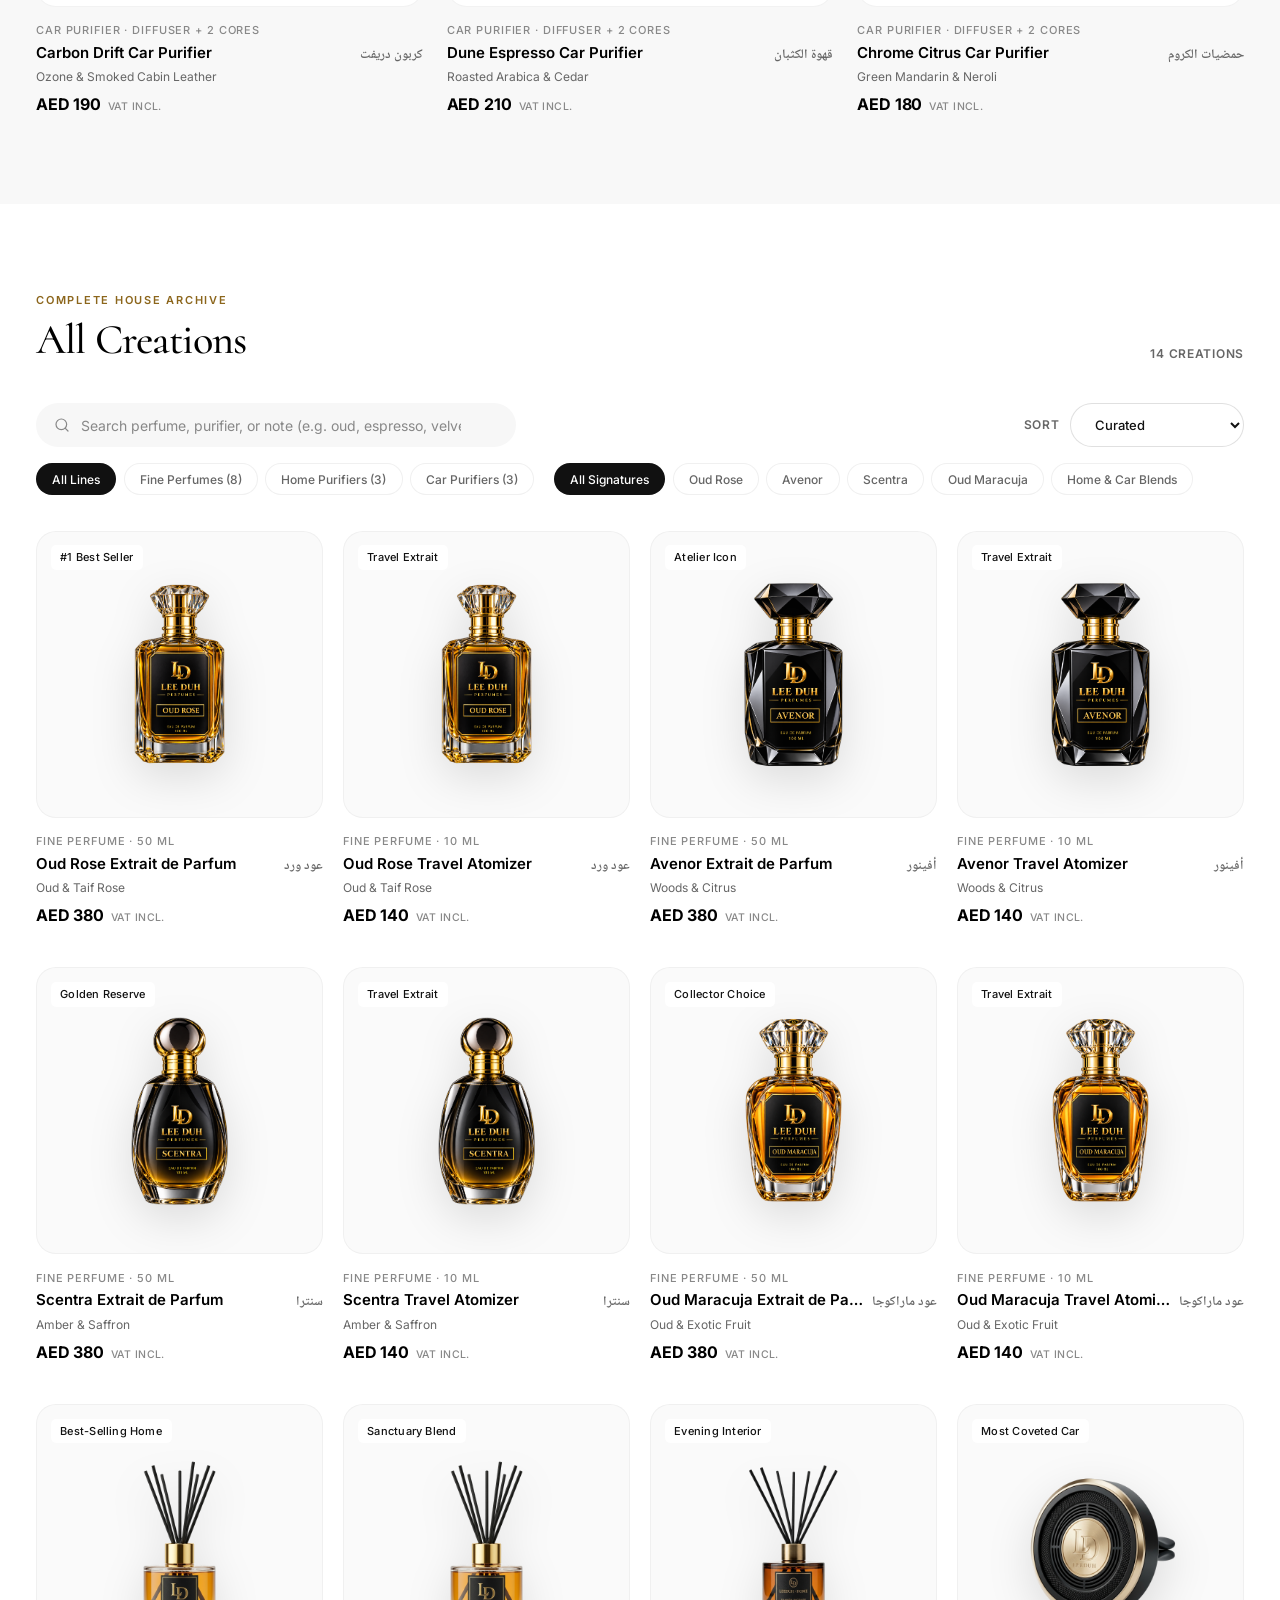
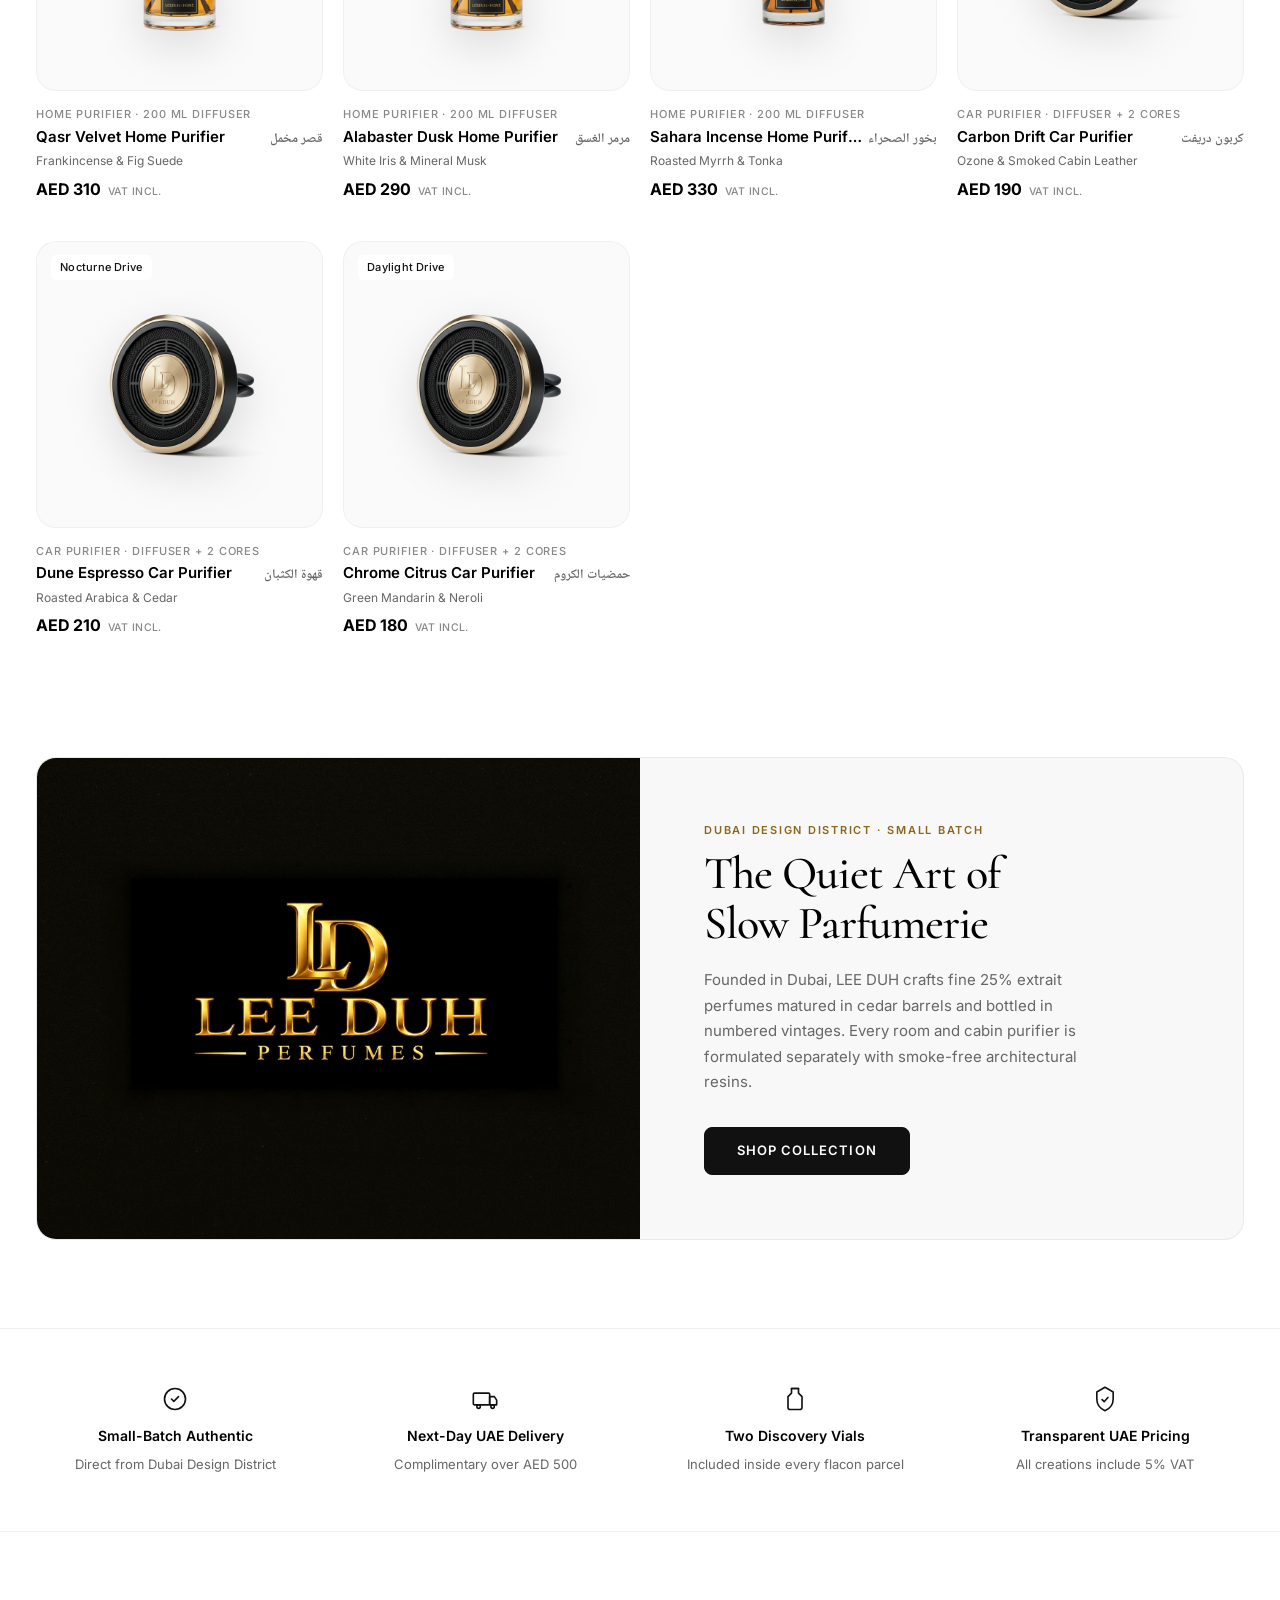
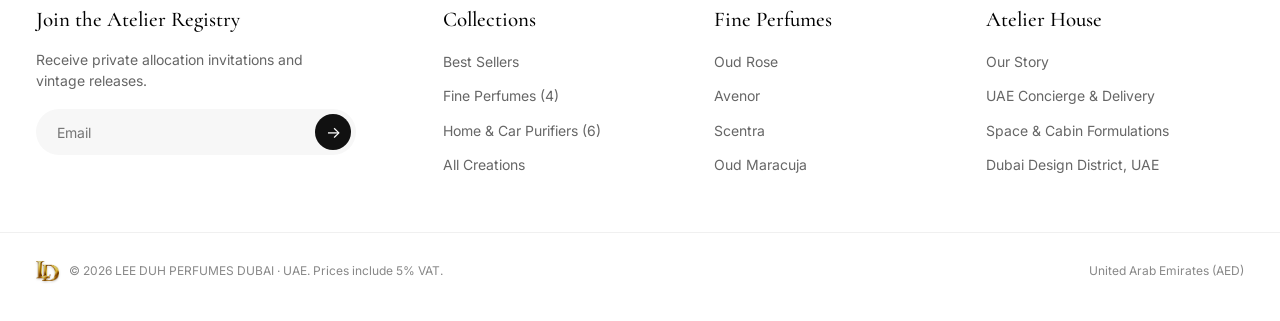
==== commit 94561453: "Transform hero into creative 3-slide product presentation carousel with overlaid offers" ====
--- a/index.html
+++ b/index.html
@@ -202,64 +202,156 @@
   </div>
 
   <main>
-    <!-- 1. Product-First Campaign Hero (3 Highlighted Products & Exclusive Offers) -->
-    <section class="boutique-hero" id="hero" aria-label="LEEDUH Signature Perfumes &amp; Offers">
-      <div class="container hero-stage-inner">
-        <div class="hero-offer-kicker-row">
-          <span class="hero-offer-pill">Signature Offers &middot; Starting at AED 55</span>
-        </div>
-
-        <h1 class="sr-only">LEEDUH Fine Perfumes Dubai — Signature Perfumes &amp; Exclusive Offers</h1>
-
-        <div class="hero-flacons-stage" aria-label="Signature flacons showcase">
-          <button type="button" class="hero-flacon-item is-side-left" data-quick-view="avenor-extrait" aria-label="View Avenor Extrait">
-            <img src="bottle-avenor.png" alt="Avenor Extrait de Parfum" class="hero-flacon-img">
-            <span class="hero-flacon-caption">Avenor <span class="hero-flacon-ar">أفينور</span></span>
-            <span class="hero-flacon-price">AED 55</span>
-          </button>
-          <button type="button" class="hero-flacon-item is-center" data-quick-view="oud-rose-extrait" aria-label="View Oud Rose Extrait">
-            <span class="hero-flacon-badge">#1 Signature</span>
-            <img src="bottle-oud-rose.png" alt="Oud Rose Extrait de Parfum" class="hero-flacon-img">
-            <span class="hero-flacon-caption">Oud Rose <span class="hero-flacon-ar">عود ورد</span></span>
-            <span class="hero-flacon-price">AED 55</span>
-          </button>
-          <button type="button" class="hero-flacon-item is-side-right" data-quick-view="oud-maracuja-extrait" aria-label="View Oud Maracuja Extrait">
-            <img src="bottle-oud-maracuja.png" alt="Oud Maracuja Extrait de Parfum" class="hero-flacon-img">
-            <span class="hero-flacon-caption">Oud Maracuja <span class="hero-flacon-ar">عود ماراكوجا</span></span>
-            <span class="hero-flacon-price">AED 55</span>
-          </button>
-        </div>
-
-        <!-- Exclusive Promotional Offer Highlights -->
-        <div class="hero-offers-grid" aria-label="Exclusive perfume bundle offers">
-          <button type="button" class="hero-offer-card" data-hero-offer="duo-99">
-            <div class="hero-offer-card-top">
-              <span class="hero-offer-tag">Duo Offer</span>
-              <span class="hero-offer-save">Save AED 11</span>
-            </div>
-            <div class="hero-offer-headline">
-              <strong>2 for AED 99</strong>
-              <span class="hero-offer-was">AED 110</span>
-            </div>
-            <span class="hero-offer-sub">Any 2 perfumes (AED 55 each) &middot; Add Duo &rarr;</span>
-          </button>
-
-          <button type="button" class="hero-offer-card is-featured" data-hero-offer="b2g1-110">
-            <div class="hero-offer-card-top">
-              <span class="hero-offer-tag is-dark">Best Value</span>
-              <span class="hero-offer-save">Save AED 55</span>
-            </div>
-            <div class="hero-offer-headline">
-              <strong>Buy 2, Get 1 Free</strong>
-              <span class="hero-offer-was">AED 165</span>
-            </div>
-            <span class="hero-offer-sub">All 3 hero perfumes for AED 110 &middot; Claim Offer &rarr;</span>
-          </button>
-        </div>
-
-        <div class="hero-actions">
-          <a href="#bestsellers" class="btn-champagne">Shop Now</a>
-          <a href="#purifiers" class="btn-discover-link">Discover Home &amp; Car Purifiers</a>
+    <!-- 1. Creative Product-Presentation Hero Carousel (Offers & Buttons Overlaid) -->
+    <section class="hero-carousel-section" id="hero" aria-label="LEEDUH Signature Perfumes &amp; Offers Showcase" aria-roledescription="carousel">
+      <h1 class="sr-only">LEEDUH Fine Perfumes Dubai — Signature Collection &amp; Exclusive Offers</h1>
+
+      <div class="hero-carousel-viewport" id="heroCarousel">
+        <!-- Slide 1: Signature Trio — Buy 2, Get 1 Free (Sunset Amber & Rose Gold Stage) -->
+        <article class="hero-slide is-slide-sunset is-active" data-hero-slide="0" aria-roledescription="slide" aria-label="1 of 3: Buy 2, Get 1 Free Signature Trio" aria-hidden="false">
+          <div class="hero-slide-atmosphere" aria-hidden="true">
+            <span class="hero-arch-silhouette"></span>
+            <span class="hero-sunbeam-layer"></span>
+            <svg class="hero-orbital-ring" viewBox="0 0 420 420" fill="none">
+              <circle cx="210" cy="210" r="196" stroke="currentColor" stroke-width="0.9" stroke-opacity="0.35" stroke-dasharray="10 8" />
+              <circle cx="210" cy="210" r="162" stroke="currentColor" stroke-width="0.7" stroke-opacity="0.22" />
+            </svg>
+            <span class="hero-arabic-watermark" lang="ar">ليدوه</span>
+          </div>
+
+          <div class="container hero-slide-grid">
+            <div class="hero-overlay-copy">
+              <span class="hero-overlay-pill is-gold">Best Value &middot; Save AED 55</span>
+              <h2 class="hero-overlay-title">Buy 2,<br>Get 1 <em>Free</em></h2>
+              <div class="hero-overlay-price-row">
+                <strong class="hero-overlay-price">AED 110</strong>
+                <span class="hero-overlay-was">AED 165</span>
+                <span class="hero-overlay-meta">&middot; AED 55 each</span>
+              </div>
+              <div class="hero-overlay-actions">
+                <button type="button" class="hero-btn-primary" data-hero-offer="b2g1-110">Claim 3 for 2</button>
+                <a href="#bestsellers" class="hero-btn-ghost">Shop Now</a>
+              </div>
+            </div>
+
+            <div class="hero-visual-stage is-trio-stage" aria-label="Three signature perfumes on sculptural plinths">
+              <button type="button" class="stage-bottle-unit is-left" data-quick-view="avenor-extrait" aria-label="View Avenor Extrait">
+                <img src="bottle-avenor.png" alt="LEE DUH Avenor Extrait de Parfum" class="stage-bottle-img">
+                <img src="bottle-avenor.png" alt="" aria-hidden="true" class="stage-bottle-reflect">
+                <span class="stage-plinth"></span>
+              </button>
+              <button type="button" class="stage-bottle-unit is-center" data-quick-view="oud-rose-extrait" aria-label="View Oud Rose Extrait">
+                <img src="bottle-oud-rose.png" alt="LEE DUH Oud Rose Extrait de Parfum" class="stage-bottle-img">
+                <img src="bottle-oud-rose.png" alt="" aria-hidden="true" class="stage-bottle-reflect">
+                <span class="stage-plinth is-tall"></span>
+              </button>
+              <button type="button" class="stage-bottle-unit is-right" data-quick-view="oud-maracuja-extrait" aria-label="View Oud Maracuja Extrait">
+                <img src="bottle-oud-maracuja.png" alt="LEE DUH Oud Maracuja Extrait de Parfum" class="stage-bottle-img">
+                <img src="bottle-oud-maracuja.png" alt="" aria-hidden="true" class="stage-bottle-reflect">
+                <span class="stage-plinth"></span>
+              </button>
+            </div>
+          </div>
+        </article>
+
+        <!-- Slide 2: Iconic Duo — 2 for AED 99 (Obsidian, Amber & Twilight Orchid Stage) -->
+        <article class="hero-slide is-slide-twilight" data-hero-slide="1" aria-roledescription="slide" aria-label="2 of 3: Duo Offer 2 for AED 99" aria-hidden="true">
+          <div class="hero-slide-atmosphere" aria-hidden="true">
+            <span class="hero-eclipse-halo"></span>
+            <span class="hero-sunbeam-layer is-amber"></span>
+            <svg class="hero-orbital-ring" viewBox="0 0 420 420" fill="none">
+              <circle cx="210" cy="210" r="196" stroke="currentColor" stroke-width="0.9" stroke-opacity="0.32" stroke-dasharray="4 10" />
+              <circle cx="210" cy="210" r="154" stroke="currentColor" stroke-width="0.8" stroke-opacity="0.2" />
+            </svg>
+            <span class="hero-arabic-watermark" lang="ar">عود ورد</span>
+          </div>
+
+          <div class="container hero-slide-grid">
+            <div class="hero-overlay-copy">
+              <span class="hero-overlay-pill is-light">Duo Offer &middot; Save AED 11</span>
+              <h2 class="hero-overlay-title">2 for <em>AED 99</em></h2>
+              <div class="hero-overlay-price-row">
+                <span class="hero-overlay-was">AED 110</span>
+                <span class="hero-overlay-meta">Oud Rose &amp; Avenor</span>
+              </div>
+              <div class="hero-overlay-actions">
+                <button type="button" class="hero-btn-primary is-light" data-hero-offer="duo-99">Add Duo &middot; AED 99</button>
+                <button type="button" class="hero-btn-ghost is-light" data-quick-view="avenor-extrait">View Avenor</button>
+              </div>
+            </div>
+
+            <div class="hero-visual-stage is-duo-stage" aria-label="Oud Rose and Avenor luxury duo presentation">
+              <button type="button" class="stage-bottle-unit is-duo-left" data-quick-view="avenor-extrait" aria-label="View Avenor Extrait">
+                <img src="bottle-avenor.png" alt="LEE DUH Avenor Extrait de Parfum" class="stage-bottle-img">
+                <img src="bottle-avenor.png" alt="" aria-hidden="true" class="stage-bottle-reflect">
+                <span class="stage-plinth is-obsidian"></span>
+              </button>
+              <button type="button" class="stage-bottle-unit is-duo-right" data-quick-view="oud-rose-extrait" aria-label="View Oud Rose Extrait">
+                <img src="bottle-oud-rose.png" alt="LEE DUH Oud Rose Extrait de Parfum" class="stage-bottle-img">
+                <img src="bottle-oud-rose.png" alt="" aria-hidden="true" class="stage-bottle-reflect">
+                <span class="stage-plinth is-obsidian is-tall"></span>
+              </button>
+            </div>
+          </div>
+        </article>
+
+        <!-- Slide 3: Solo Jewel Spotlight — Oud Maracuja (Emerald Oasis & Molten Gold Stage) -->
+        <article class="hero-slide is-slide-emerald" data-hero-slide="2" aria-roledescription="slide" aria-label="3 of 3: Oud Maracuja Signature AED 55" aria-hidden="true">
+          <div class="hero-slide-atmosphere" aria-hidden="true">
+            <span class="hero-prism-beam"></span>
+            <svg class="hero-orbital-ring" viewBox="0 0 420 420" fill="none">
+              <circle cx="210" cy="210" r="196" stroke="currentColor" stroke-width="0.9" stroke-opacity="0.34" stroke-dasharray="14 6" />
+              <circle cx="210" cy="210" r="144" stroke="currentColor" stroke-width="0.7" stroke-opacity="0.22" />
+            </svg>
+            <span class="hero-arabic-watermark" lang="ar">ماراكوجا</span>
+          </div>
+
+          <div class="container hero-slide-grid">
+            <div class="hero-overlay-copy">
+              <span class="hero-overlay-pill is-light">Signature &middot; AED 55</span>
+              <h2 class="hero-overlay-title">Oud <em>Maracuja</em></h2>
+              <div class="hero-overlay-price-row">
+                <strong class="hero-overlay-price">AED 55</strong>
+                <span class="hero-overlay-meta">&middot; 25% Extrait</span>
+              </div>
+              <div class="hero-overlay-actions">
+                <a href="#perfumes" class="hero-btn-primary is-light">Shop Now</a>
+                <button type="button" class="hero-btn-ghost is-light" data-quick-view="oud-maracuja-extrait">Quick View</button>
+              </div>
+            </div>
+
+            <div class="hero-visual-stage is-solo-stage" aria-label="Oud Maracuja sculptural spotlight">
+              <button type="button" class="stage-bottle-unit is-solo" data-quick-view="oud-maracuja-extrait" aria-label="View Oud Maracuja Extrait">
+                <img src="bottle-oud-maracuja.png" alt="LEE DUH Oud Maracuja Extrait de Parfum" class="stage-bottle-img">
+                <img src="bottle-oud-maracuja.png" alt="" aria-hidden="true" class="stage-bottle-reflect">
+                <span class="stage-plinth is-emerald"></span>
+              </button>
+            </div>
+          </div>
+        </article>
+
+        <!-- Minimal Overlaid Carousel Arrows -->
+        <button type="button" class="hero-nav-arrow is-prev" id="heroCarouselPrev" aria-label="Previous campaign slide">
+          <svg width="20" height="20" viewBox="0 0 24 24" fill="none" stroke="currentColor" stroke-width="1.8" stroke-linecap="round" stroke-linejoin="round" aria-hidden="true">
+            <polyline points="15 18 9 12 15 6"></polyline>
+          </svg>
+        </button>
+        <button type="button" class="hero-nav-arrow is-next" id="heroCarouselNext" aria-label="Next campaign slide">
+          <svg width="20" height="20" viewBox="0 0 24 24" fill="none" stroke="currentColor" stroke-width="1.8" stroke-linecap="round" stroke-linejoin="round" aria-hidden="true">
+            <polyline points="9 18 15 12 9 6"></polyline>
+          </svg>
+        </button>
+
+        <!-- Bottom Minimal Progress Bar Controls & Counter -->
+        <div class="hero-carousel-controls">
+          <div class="container hero-controls-inner">
+            <div class="hero-progress-dots" role="tablist" aria-label="Choose campaign slide">
+              <button type="button" class="hero-dot is-active" role="tab" aria-selected="true" aria-label="Slide 1: Buy 2, Get 1 Free" data-hero-goto="0"><span></span></button>
+              <button type="button" class="hero-dot" role="tab" aria-selected="false" aria-label="Slide 2: 2 for AED 99" data-hero-goto="1"><span></span></button>
+              <button type="button" class="hero-dot" role="tab" aria-selected="false" aria-label="Slide 3: Oud Maracuja" data-hero-goto="2"><span></span></button>
+            </div>
+            <span class="hero-slide-counter" id="heroSlideCounter" aria-live="polite">01 / 03</span>
+          </div>
         </div>
       </div>
     </section>
--- a/styles.css
+++ b/styles.css
@@ -822,331 +822,648 @@
 }
 
 /* ==========================================================================
-   1. Centered Editorial Campaign Hero (Gissah Vibrant Campaign Stage)
+   1. Creative Product-Presentation Hero Carousel (Offers & Buttons Overlaid)
    ========================================================================== */
-.boutique-hero {
-  background: var(--bg-hero);
-  padding: 2.15rem 0 2.65rem;
+.hero-carousel-section {
   position: relative;
+  width: 100%;
   overflow: hidden;
-}
-
-/* Luminous Ambient Drifting Color Auras (Gissah Campaign Lighting) */
-.boutique-hero::before,
-.boutique-hero::after {
-  content: '';
+  background-color: #16110e;
+}
+
+.hero-carousel-viewport {
+  position: relative;
+  width: 100%;
+  height: clamp(540px, 74vh, 690px);
+  overflow: hidden;
+  user-select: none;
+}
+
+.hero-slide {
   position: absolute;
+  inset: 0;
+  opacity: 0;
+  visibility: hidden;
+  pointer-events: none;
+  z-index: 1;
+  transition: opacity 0.75s var(--ease-calm), visibility 0.75s;
+  overflow: hidden;
+}
+
+.hero-slide.is-active {
+  opacity: 1;
+  visibility: visible;
+  pointer-events: auto;
+  z-index: 2;
+}
+
+/* Slide 1: Gissah Sunset Gold, Coral & Travertine Campaign */
+.hero-slide.is-slide-sunset {
+  color: var(--ink-strong);
+  background:
+    radial-gradient(ellipse 58% 68% at 72% 48%, rgba(255, 248, 232, 0.92) 0%, rgba(255, 224, 168, 0.35) 45%, transparent 74%),
+    radial-gradient(circle 540px at 14% 22%, rgba(245, 166, 35, 0.48) 0%, transparent 66%),
+    radial-gradient(circle 520px at 90% 20%, rgba(232, 106, 82, 0.44) 0%, transparent 66%),
+    radial-gradient(circle 520px at 85% 84%, rgba(162, 92, 168, 0.30) 0%, transparent 64%),
+    radial-gradient(circle 480px at 20% 86%, rgba(212, 175, 55, 0.38) 0%, transparent 66%),
+    linear-gradient(125deg, #fff5e6 0%, #fde6d2 38%, #fbdce6 74%, #efe2f7 100%);
+}
+
+/* Slide 2: Imperial Obsidian, Molten Amber & Twilight Orchid */
+.hero-slide.is-slide-twilight {
+  color: #ffffff;
+  background:
+    radial-gradient(ellipse 46% 58% at 69% 48%, rgba(242, 169, 68, 0.42) 0%, rgba(214, 96, 66, 0.22) 44%, transparent 72%),
+    radial-gradient(circle 540px at 86% 24%, rgba(154, 78, 178, 0.38) 0%, transparent 66%),
+    radial-gradient(circle 480px at 16% 80%, rgba(197, 138, 62, 0.26) 0%, transparent 64%),
+    linear-gradient(120deg, #120e15 0%, #1c131d 42%, #291820 74%, #181116 100%);
+}
+
+/* Slide 3: Oasis Emerald & Molten Honey Gold */
+.hero-slide.is-slide-emerald {
+  color: #ffffff;
+  background:
+    radial-gradient(ellipse 44% 58% at 70% 48%, rgba(248, 189, 76, 0.46) 0%, rgba(212, 148, 48, 0.22) 45%, transparent 72%),
+    radial-gradient(circle 520px at 88% 80%, rgba(46, 152, 108, 0.38) 0%, transparent 65%),
+    radial-gradient(circle 460px at 18% 22%, rgba(28, 110, 82, 0.34) 0%, transparent 66%),
+    linear-gradient(125deg, #091d17 0%, #0e2a21 44%, #183428 74%, #0b1b16 100%);
+}
+
+/* Creative Atmospheric Architectural Layers */
+.hero-slide-atmosphere {
+  position: absolute;
+  inset: 0;
+  pointer-events: none;
+  overflow: hidden;
+  z-index: 0;
+}
+
+.hero-arch-silhouette {
+  position: absolute;
+  right: 8%;
+  bottom: 0;
+  width: min(56vw, 680px);
+  height: 88%;
+  border-radius: 50% 50% 0 0 / 42% 42% 0 0;
+  background: linear-gradient(180deg, rgba(255, 255, 255, 0.56) 0%, rgba(255, 240, 214, 0.24) 68%, rgba(255, 255, 255, 0.04) 100%);
+  border: 1px solid rgba(255, 255, 255, 0.55);
+  border-bottom: none;
+  box-shadow: inset 0 18px 60px rgba(255, 224, 165, 0.38);
+  transform: scale(1.04);
+  transition: transform 6.5s var(--ease-calm);
+}
+
+.hero-slide.is-active .hero-arch-silhouette {
+  transform: scale(1);
+}
+
+.hero-sunbeam-layer {
+  position: absolute;
+  inset: -20%;
+  background: conic-gradient(from 122deg at 74% 12%, transparent 0deg, rgba(255, 245, 216, 0.34) 14deg, transparent 34deg, rgba(255, 222, 158, 0.22) 52deg, transparent 74deg);
+  filter: blur(24px);
+  opacity: 0.78;
+}
+
+.hero-sunbeam-layer.is-amber {
+  background: conic-gradient(from 130deg at 70% 10%, transparent 0deg, rgba(245, 176, 72, 0.24) 18deg, transparent 42deg, rgba(192, 108, 212, 0.16) 66deg, transparent 86deg);
+}
+
+.hero-eclipse-halo {
+  position: absolute;
+  right: 14%;
+  top: 50%;
+  width: 440px;
+  height: 440px;
+  transform: translate3d(0, -50%, 0);
   border-radius: 50%;
-  pointer-events: none;
-  filter: blur(55px);
-  will-change: transform, opacity;
-  z-index: 0;
-}
-
-.boutique-hero::before {
-  top: -15%;
-  left: -8%;
-  width: 540px;
-  height: 540px;
-  background: radial-gradient(circle, rgba(245, 166, 35, 0.44) 0%, rgba(228, 98, 72, 0.32) 50%, rgba(245, 166, 35, 0) 72%);
-  animation: heroAuraFloatLeft 14s ease-in-out infinite alternate;
-}
-
-.boutique-hero::after {
-  bottom: -15%;
-  right: -8%;
-  width: 580px;
-  height: 580px;
-  background: radial-gradient(circle, rgba(138, 75, 150, 0.35) 0%, rgba(46, 139, 87, 0.28) 45%, rgba(212, 175, 55, 0.22) 70%, transparent 82%);
-  animation: heroAuraFloatRight 18s ease-in-out infinite alternate;
-}
-
-.hero-stage-inner {
+  background: radial-gradient(circle, rgba(246, 184, 78, 0.34) 0%, rgba(226, 108, 72, 0.16) 42%, transparent 72%);
+  border: 1px solid rgba(245, 196, 110, 0.26);
+  box-shadow: 0 0 90px rgba(242, 166, 62, 0.24);
+}
+
+.hero-prism-beam {
+  position: absolute;
+  right: 12%;
+  top: -12%;
+  width: 500px;
+  height: 125%;
+  background: linear-gradient(155deg, rgba(255, 214, 112, 0.26) 0%, rgba(72, 186, 134, 0.12) 48%, transparent 78%);
+  transform: skewX(-16deg);
+  filter: blur(28px);
+}
+
+.hero-orbital-ring {
+  position: absolute;
+  right: 15%;
+  top: 50%;
+  width: min(46vw, 460px);
+  height: min(46vw, 460px);
+  margin-top: calc(min(46vw, 460px) / -2);
+  color: #c5a880;
+  animation: ringSpinClockwise 32s linear infinite;
+  opacity: 0.82;
+}
+
+.hero-arabic-watermark {
+  position: absolute;
+  right: 6%;
+  top: 10%;
+  font-family: var(--font-arabic);
+  font-size: clamp(6rem, 13vw, 11.5rem);
+  font-weight: 600;
+  line-height: 1;
+  color: currentColor;
+  opacity: 0.055;
+  letter-spacing: 0;
+  direction: rtl;
+}
+
+/* Split Slide Content Grid (Minimal Left Overlay + Expansive Right Product Presentation) */
+.hero-slide-grid {
   position: relative;
-  z-index: 1;
+  z-index: 2;
+  height: 100%;
+  display: grid;
+  grid-template-columns: minmax(0, 0.85fr) minmax(0, 1.15fr);
+  align-items: center;
+  gap: 2rem;
+  padding: 1.5rem 5rem 3.5rem;
+}
+
+/* Left Overlaid Offer & CTA Block (Minimal Text, Sculptural Contrast) */
+.hero-overlay-copy {
   display: flex;
   flex-direction: column;
-  align-items: center;
-  text-align: center;
-}
-
-.hero-offer-kicker-row {
-  margin-bottom: 0.75rem;
-  animation: heroGentleSettle 0.75s var(--ease-calm) 0.65s backwards;
-}
-
-.hero-offer-pill {
+  align-items: flex-start;
+  text-align: left;
+  max-width: 480px;
+  opacity: 0;
+  transform: translate3d(0, 22px, 0);
+  transition: opacity 0.65s var(--ease-calm) 0.14s, transform 0.72s var(--ease-calm) 0.14s;
+}
+
+.hero-slide.is-active .hero-overlay-copy {
+  opacity: 1;
+  transform: translate3d(0, 0, 0);
+}
+
+.hero-overlay-pill {
   display: inline-flex;
   align-items: center;
-  gap: 0.5rem;
-  padding: 0.42rem 1.15rem;
+  padding: 0.38rem 1rem;
   border-radius: var(--radius-pill);
-  background: rgba(255, 255, 255, 0.76);
-  backdrop-filter: blur(10px);
-  -webkit-backdrop-filter: blur(10px);
-  border: 1px solid rgba(140, 102, 28, 0.24);
   font-family: var(--font-sans);
   font-size: 0.6875rem;
   font-weight: 700;
   letter-spacing: 0.16em;
   text-transform: uppercase;
-  color: var(--ink-strong);
-  box-shadow: 0 4px 14px rgba(0, 0, 0, 0.04);
-}
-
-/* Hero Staggered Trio Showcase — Enlarged Product-First Spotlight */
-.hero-flacons-stage {
-  display: grid;
-  grid-template-columns: repeat(3, minmax(0, 1fr));
-  align-items: end;
-  justify-items: center;
-  gap: 2.25rem;
-  width: 100%;
-  max-width: 820px;
-  padding: 0.5rem 0 1.45rem;
+  margin-bottom: 1rem;
+}
+
+.hero-overlay-pill.is-gold {
+  background: rgba(17, 17, 17, 0.9);
+  color: #f6e2b8;
+  box-shadow: 0 6px 18px rgba(17, 17, 17, 0.14);
+}
+
+.hero-overlay-pill.is-light {
+  background: rgba(255, 255, 255, 0.14);
+  backdrop-filter: blur(10px);
+  -webkit-backdrop-filter: blur(10px);
+  border: 1px solid rgba(255, 255, 255, 0.28);
+  color: #f6dfaf;
+}
+
+.hero-overlay-title {
+  font-family: var(--font-serif);
+  font-size: clamp(2.85rem, 5.4vw, 4.75rem);
+  font-weight: 500;
+  line-height: 0.98;
+  letter-spacing: -0.028em;
+  color: currentColor;
+  margin-bottom: 1.05rem;
+}
+
+.hero-overlay-title em {
+  font-style: italic;
+  font-weight: 400;
+}
+
+.hero-overlay-price-row {
+  display: flex;
+  align-items: baseline;
+  flex-wrap: wrap;
+  gap: 0.65rem;
+  margin-bottom: 1.75rem;
+}
+
+.hero-overlay-price {
+  font-family: var(--font-sans);
+  font-size: 1.35rem;
+  font-weight: 700;
+  letter-spacing: 0.02em;
+  color: currentColor;
+}
+
+.hero-overlay-was {
+  font-family: var(--font-sans);
+  font-size: 0.9375rem;
+  font-weight: 500;
+  text-decoration: line-through;
+  opacity: 0.62;
+}
+
+.hero-overlay-meta {
+  font-family: var(--font-sans);
+  font-size: 0.8125rem;
+  font-weight: 600;
+  letter-spacing: 0.08em;
+  text-transform: uppercase;
+  opacity: 0.8;
+}
+
+.hero-overlay-actions {
+  display: flex;
+  align-items: center;
+  flex-wrap: wrap;
+  gap: 0.85rem;
+}
+
+.hero-btn-primary {
   position: relative;
-}
-
-/* Luminous Backlight halo behind transparent crystal flacons */
-.hero-flacons-stage::before {
-  content: '';
-  position: absolute;
-  top: 10%;
-  left: 4%;
-  right: 4%;
-  bottom: 10%;
-  background: radial-gradient(ellipse 68% 58% at 50% 50%, rgba(255, 255, 255, 0.9) 0%, rgba(255, 235, 190, 0.6) 40%, rgba(245, 180, 80, 0.28) 70%, transparent 100%);
-  border-radius: 50%;
-  pointer-events: none;
-  filter: blur(28px);
-  z-index: 1;
-}
-
-.hero-flacons-stage::after {
-  content: '';
-  position: absolute;
-  left: 10%;
-  right: 10%;
-  bottom: 2.9rem;
-  height: 24px;
-  background: radial-gradient(ellipse at center, rgba(53, 40, 36, 0.18) 0%, rgba(53, 40, 36, 0) 72%);
-  pointer-events: none;
-  animation: stageShadowPulse 4.2s ease-in-out infinite;
-  z-index: 1;
-}
-
-.hero-flacon-item {
-  position: relative;
-  z-index: 2;
-  display: flex;
-  flex-direction: column;
-  align-items: center;
-  gap: 0.45rem;
-  padding: 0.25rem 0.5rem;
-  transition: transform 0.45s var(--ease-calm);
-  animation: heroFlaconEntrance 0.95s var(--ease-calm) backwards;
-}
-
-.hero-flacon-item.is-side-left {
-  animation-delay: 0.8s;
-}
-
-.hero-flacon-item.is-center {
-  animation-delay: 0.7s;
-}
-
-.hero-flacon-item.is-side-right {
-  animation-delay: 0.88s;
-}
-
-.hero-flacon-item:hover {
-  transform: translate3d(0, -14px, 0) scale(1.035);
-}
-
-.hero-flacon-badge {
-  display: inline-block;
-  padding: 0.24rem 0.7rem;
+  overflow: hidden;
+  display: inline-flex;
+  align-items: center;
+  justify-content: center;
+  height: 48px;
+  padding: 0 1.95rem;
   border-radius: var(--radius-pill);
-  background-color: var(--ink-primary);
+  background-color: #111111;
   color: #ffffff;
   font-family: var(--font-sans);
-  font-size: 0.625rem;
-  font-weight: 700;
-  letter-spacing: 0.14em;
-  text-transform: uppercase;
-  margin-bottom: 0.15rem;
-}
-
-.hero-flacon-img {
-  width: auto;
-  height: 242px;
-  object-fit: contain;
-  filter: var(--bottle-shadow);
-  animation: flaconBreathe 4.2s ease-in-out infinite;
-}
-
-.hero-flacon-item.is-side-left .hero-flacon-img {
-  animation-delay: -1.4s;
-}
-
-.hero-flacon-item.is-side-right .hero-flacon-img {
-  animation-delay: -2.8s;
-}
-
-.hero-flacon-item:hover .hero-flacon-img {
-  animation-play-state: paused;
-}
-
-.hero-flacon-item.is-center .hero-flacon-img {
-  height: 306px;
-}
-
-.hero-flacon-caption {
-  font-family: var(--font-sans);
-  font-size: clamp(0.75rem, 2.2vw, 0.8125rem);
+  font-size: 0.75rem;
   font-weight: 700;
   letter-spacing: 0.12em;
   text-transform: uppercase;
+  box-shadow: 0 10px 26px rgba(0, 0, 0, 0.16);
+  transition: transform 0.28s var(--ease-calm), box-shadow 0.25s ease, background-color 0.22s ease;
   white-space: nowrap;
-  color: var(--ink-strong);
+}
+
+.hero-btn-primary:hover {
+  transform: translate3d(0, -2px, 0);
+  background-color: #000000;
+  box-shadow: 0 14px 32px rgba(0, 0, 0, 0.24);
+}
+
+.hero-btn-primary.is-light {
+  background-color: #ffffff;
+  color: #111111;
+  box-shadow: 0 10px 28px rgba(0, 0, 0, 0.28);
+}
+
+.hero-btn-primary.is-light:hover {
+  background-color: #f6e7c8;
+  color: #111111;
+}
+
+.hero-btn-ghost {
   display: inline-flex;
   align-items: center;
-  gap: 0.45rem;
-  margin-top: 0.2rem;
-  transition: color 0.2s ease;
-}
-
-.hero-flacon-ar {
-  font-family: var(--font-arabic);
-  font-size: 0.875rem;
-  font-weight: 600;
-  letter-spacing: 0;
-  color: var(--ink-secondary);
-  direction: rtl;
-  transition: color 0.2s ease;
-}
-
-.hero-flacon-price {
+  justify-content: center;
+  height: 48px;
+  padding: 0 1.65rem;
+  border-radius: var(--radius-pill);
+  border: 1.5px solid rgba(17, 17, 17, 0.32);
+  background: rgba(255, 255, 255, 0.45);
+  backdrop-filter: blur(8px);
+  -webkit-backdrop-filter: blur(8px);
+  color: #111111;
   font-family: var(--font-sans);
   font-size: 0.75rem;
-  font-weight: 700;
-  letter-spacing: 0.06em;
-  color: var(--accent-gold);
-}
-
-.hero-flacon-item:hover .hero-flacon-ar {
-  color: var(--accent-gold);
-}
-
-/* Hero Exclusive Promotional Offer Cards */
-.hero-offers-grid {
-  display: grid;
-  grid-template-columns: repeat(2, minmax(0, 1fr));
-  gap: 1rem;
-  width: 100%;
-  max-width: 680px;
-  margin: 0.15rem auto 1.35rem;
-  animation: heroGentleSettle 0.85s var(--ease-calm) 0.82s backwards;
-}
-
-.hero-offer-card {
-  display: flex;
-  flex-direction: column;
-  align-items: flex-start;
-  text-align: left;
-  gap: 0.35rem;
-  padding: 1rem 1.25rem;
-  border-radius: 16px;
-  background: rgba(255, 255, 255, 0.82);
-  backdrop-filter: blur(12px);
-  -webkit-backdrop-filter: blur(12px);
-  border: 1px solid rgba(17, 17, 17, 0.08);
-  box-shadow: 0 8px 24px rgba(17, 17, 17, 0.06);
-  transition: transform 0.28s var(--ease-calm), box-shadow 0.28s ease, border-color 0.24s ease, background-color 0.24s ease;
-}
-
-.hero-offer-card.is-featured {
-  background: rgba(255, 255, 255, 0.92);
-  border-color: rgba(140, 102, 28, 0.34);
-  box-shadow: 0 10px 28px rgba(140, 102, 28, 0.12);
-}
-
-.hero-offer-card:hover {
-  transform: translate3d(0, -3px, 0);
-  background: #ffffff;
-  border-color: var(--ink-primary);
-  box-shadow: 0 14px 32px rgba(17, 17, 17, 0.11);
-}
-
-.hero-offer-card-top {
-  display: flex;
-  align-items: center;
-  justify-content: space-between;
-  width: 100%;
-  gap: 0.5rem;
-}
-
-.hero-offer-tag {
-  display: inline-block;
-  padding: 0.2rem 0.6rem;
-  border-radius: var(--radius-pill);
-  background: rgba(197, 168, 128, 0.22);
-  color: var(--accent-gold-hover);
-  font-size: 0.625rem;
   font-weight: 700;
   letter-spacing: 0.12em;
   text-transform: uppercase;
-}
-
-.hero-offer-tag.is-dark {
-  background: var(--ink-primary);
+  transition: transform 0.28s var(--ease-calm), background-color 0.22s ease, border-color 0.22s ease, color 0.22s ease;
+  white-space: nowrap;
+}
+
+.hero-btn-ghost:hover {
+  background-color: #111111;
+  border-color: #111111;
   color: #ffffff;
-}
-
-.hero-offer-save {
-  font-size: 0.6875rem;
+  transform: translate3d(0, -2px, 0);
+}
+
+.hero-btn-ghost.is-light {
+  border-color: rgba(255, 255, 255, 0.4);
+  background: rgba(255, 255, 255, 0.08);
+  color: #ffffff;
+}
+
+.hero-btn-ghost.is-light:hover {
+  background-color: rgba(255, 255, 255, 0.2);
+  border-color: #ffffff;
+  color: #ffffff;
+}
+
+/* Right Sculptural Product Presentation Stage */
+.hero-visual-stage {
+  position: relative;
+  display: flex;
+  align-items: flex-end;
+  justify-content: center;
+  height: 100%;
+  min-height: 410px;
+  padding-bottom: 1.25rem;
+}
+
+.hero-visual-stage.is-trio-stage {
+  gap: 1.25rem;
+}
+
+.hero-visual-stage.is-duo-stage {
+  gap: 2.25rem;
+}
+
+.stage-bottle-unit {
+  position: relative;
+  display: flex;
+  flex-direction: column;
+  align-items: center;
+  justify-content: flex-end;
+  padding: 0;
+  opacity: 0;
+  transform: translate3d(0, 34px, 0) scale(0.95);
+  transition: opacity 0.8s var(--ease-calm), transform 0.85s var(--ease-calm);
+}
+
+.hero-slide.is-active .stage-bottle-unit {
+  opacity: 1;
+  transform: translate3d(0, 0, 0) scale(1);
+}
+
+.hero-slide.is-active .stage-bottle-unit.is-left,
+.hero-slide.is-active .stage-bottle-unit.is-duo-left {
+  transition-delay: 0.18s;
+}
+
+.hero-slide.is-active .stage-bottle-unit.is-center,
+.hero-slide.is-active .stage-bottle-unit.is-duo-right,
+.hero-slide.is-active .stage-bottle-unit.is-solo {
+  transition-delay: 0.08s;
+}
+
+.hero-slide.is-active .stage-bottle-unit.is-right {
+  transition-delay: 0.26s;
+}
+
+.stage-bottle-img {
+  position: relative;
+  z-index: 3;
+  width: auto;
+  height: 270px;
+  object-fit: contain;
+  filter: drop-shadow(0 22px 28px rgba(24, 16, 10, 0.24));
+  transition: transform 0.45s var(--ease-calm);
+  animation: flaconBreathe 4.6s ease-in-out infinite;
+}
+
+.stage-bottle-unit.is-center .stage-bottle-img {
+  height: 356px;
+}
+
+.stage-bottle-unit.is-duo-left .stage-bottle-img {
+  height: 305px;
+  filter: drop-shadow(0 24px 36px rgba(0, 0, 0, 0.55));
+}
+
+.stage-bottle-unit.is-duo-right .stage-bottle-img {
+  height: 368px;
+  filter: drop-shadow(0 26px 40px rgba(0, 0, 0, 0.55));
+}
+
+.stage-bottle-unit.is-solo .stage-bottle-img {
+  height: 382px;
+  filter: drop-shadow(0 26px 42px rgba(0, 0, 0, 0.5));
+}
+
+.stage-bottle-unit.is-left .stage-bottle-img,
+.stage-bottle-unit.is-duo-left .stage-bottle-img {
+  animation-delay: -1.5s;
+}
+
+.stage-bottle-unit.is-right .stage-bottle-img {
+  animation-delay: -3s;
+}
+
+.stage-bottle-unit:hover .stage-bottle-img {
+  animation-play-state: paused;
+  transform: translate3d(0, -14px, 0) scale(1.04);
+}
+
+/* Specular Mirrored Crystal Floor Reflection */
+.stage-bottle-reflect {
+  position: absolute;
+  bottom: -24px;
+  left: 50%;
+  width: auto;
+  height: 110px;
+  object-fit: contain;
+  transform: translateX(-50%) scaleY(-1);
+  opacity: 0.24;
+  filter: blur(1.4px);
+  pointer-events: none;
+  z-index: 2;
+  -webkit-mask-image: linear-gradient(to top, rgba(0, 0, 0, 0.75) 0%, rgba(0, 0, 0, 0) 68%);
+  mask-image: linear-gradient(to top, rgba(0, 0, 0, 0.75) 0%, rgba(0, 0, 0, 0) 68%);
+}
+
+.stage-bottle-unit.is-center .stage-bottle-reflect,
+.stage-bottle-unit.is-duo-right .stage-bottle-reflect,
+.stage-bottle-unit.is-solo .stage-bottle-reflect {
+  height: 135px;
+  bottom: -36px;
+}
+
+/* Sculpted Architectural Pedestal Plinths */
+.stage-plinth {
+  position: relative;
+  z-index: 1;
+  width: 146px;
+  height: 30px;
+  margin-top: -10px;
+  border-radius: 50% / 14px;
+  background: linear-gradient(180deg, rgba(255, 251, 243, 0.94) 0%, rgba(235, 214, 182, 0.88) 48%, rgba(202, 174, 134, 0.72) 100%);
+  border-top: 1px solid rgba(255, 255, 255, 0.92);
+  box-shadow: 0 20px 34px rgba(84, 52, 24, 0.18), inset 0 -4px 10px rgba(154, 114, 62, 0.18);
+}
+
+.stage-plinth.is-tall {
+  width: 176px;
+  height: 38px;
+}
+
+.stage-plinth.is-obsidian {
+  background: linear-gradient(180deg, rgba(64, 50, 56, 0.92) 0%, rgba(26, 20, 26, 0.96) 52%, rgba(12, 9, 14, 0.98) 100%);
+  border-top: 1px solid rgba(242, 198, 122, 0.55);
+  box-shadow: 0 22px 42px rgba(0, 0, 0, 0.6), 0 0 24px rgba(242, 172, 68, 0.18);
+}
+
+.stage-plinth.is-emerald {
+  width: 196px;
+  height: 40px;
+  background: linear-gradient(180deg, rgba(44, 108, 84, 0.88) 0%, rgba(18, 56, 42, 0.95) 55%, rgba(9, 30, 23, 0.98) 100%);
+  border-top: 1px solid rgba(246, 206, 118, 0.62);
+  box-shadow: 0 24px 44px rgba(0, 0, 0, 0.52), 0 0 28px rgba(244, 186, 72, 0.22);
+}
+
+/* Floating Carousel Edge Arrows */
+.hero-nav-arrow {
+  position: absolute;
+  top: 50%;
+  transform: translateY(-50%);
+  z-index: 6;
+  width: 44px;
+  height: 44px;
+  border-radius: 50%;
+  display: inline-flex;
+  align-items: center;
+  justify-content: center;
+  background: rgba(255, 255, 255, 0.66);
+  backdrop-filter: blur(10px);
+  -webkit-backdrop-filter: blur(10px);
+  border: 1px solid rgba(17, 17, 17, 0.12);
+  color: #111111;
+  box-shadow: 0 8px 20px rgba(0, 0, 0, 0.08);
+  transition: transform 0.25s var(--ease-calm), background-color 0.22s ease, color 0.22s ease, border-color 0.22s ease;
+}
+
+.hero-nav-arrow.is-prev {
+  left: 1.5rem;
+}
+
+.hero-nav-arrow.is-next {
+  right: 1.5rem;
+}
+
+.hero-nav-arrow:hover {
+  background: #111111;
+  color: #ffffff;
+  border-color: #111111;
+  transform: translateY(-50%) scale(1.06);
+}
+
+.hero-carousel-viewport.is-dark-slide .hero-nav-arrow {
+  background: rgba(255, 255, 255, 0.14);
+  border-color: rgba(255, 255, 255, 0.28);
+  color: #ffffff;
+}
+
+.hero-carousel-viewport.is-dark-slide .hero-nav-arrow:hover {
+  background: #ffffff;
+  color: #111111;
+  border-color: #ffffff;
+}
+
+/* Bottom Minimal Progress Bar Controls */
+.hero-carousel-controls {
+  position: absolute;
+  left: 0;
+  right: 0;
+  bottom: 1.5rem;
+  z-index: 6;
+  pointer-events: none;
+}
+
+.hero-controls-inner {
+  display: flex;
+  align-items: center;
+  justify-content: space-between;
+  gap: 1rem;
+  padding-left: 5rem;
+  padding-right: 5rem;
+}
+
+.hero-progress-dots {
+  display: inline-flex;
+  align-items: center;
+  gap: 0.65rem;
+  pointer-events: auto;
+}
+
+.hero-dot {
+  position: relative;
+  display: inline-flex;
+  align-items: center;
+  width: 56px;
+  height: 24px;
+  padding: 0;
+  background: transparent;
+}
+
+.hero-dot::before {
+  content: '';
+  position: absolute;
+  left: 0;
+  right: 0;
+  top: 50%;
+  height: 3px;
+  transform: translateY(-50%);
+  border-radius: var(--radius-pill);
+  background: rgba(17, 17, 17, 0.22);
+  transition: background-color 0.25s ease;
+}
+
+.hero-dot span {
+  position: relative;
+  z-index: 1;
+  display: block;
+  width: 100%;
+  height: 3px;
+  border-radius: var(--radius-pill);
+  background: #111111;
+  transform-origin: left center;
+  transform: scaleX(0);
+}
+
+.hero-dot.is-active span {
+  animation: heroProgressFill 5.5s linear forwards;
+}
+
+.hero-carousel-viewport.is-paused .hero-dot.is-active span {
+  animation-play-state: paused;
+}
+
+.hero-slide-counter {
+  font-family: var(--font-sans);
+  font-size: 0.75rem;
   font-weight: 700;
-  color: var(--accent-gold);
-  letter-spacing: 0.04em;
-}
-
-.hero-offer-headline {
-  display: flex;
-  align-items: baseline;
-  gap: 0.55rem;
-  margin-top: 0.1rem;
-}
-
-.hero-offer-headline strong {
-  font-family: var(--font-serif);
-  font-size: 1.55rem;
-  font-weight: 600;
-  line-height: 1.1;
-  color: var(--ink-strong);
-}
-
-.hero-offer-was {
-  font-size: 0.8125rem;
-  font-weight: 500;
-  color: var(--ink-muted);
-  text-decoration: line-through;
-}
-
-.hero-offer-sub {
-  font-size: 0.75rem;
-  font-weight: 500;
-  color: var(--ink-secondary);
-  line-height: 1.35;
-}
-
-.hero-actions {
-  display: flex;
-  align-items: center;
-  justify-content: center;
-  flex-wrap: wrap;
-  gap: 1.5rem;
-  margin-top: 0.15rem;
-  animation: heroGentleSettle 0.85s var(--ease-calm) 0.9s backwards;
+  letter-spacing: 0.18em;
+  color: rgba(17, 17, 17, 0.8);
+  pointer-events: auto;
+}
+
+.hero-carousel-viewport.is-dark-slide .hero-dot::before {
+  background: rgba(255, 255, 255, 0.28);
+}
+
+.hero-carousel-viewport.is-dark-slide .hero-dot span {
+  background: #f5d89e;
+}
+
+.hero-carousel-viewport.is-dark-slide .hero-slide-counter {
+  color: rgba(255, 255, 255, 0.88);
+}
+
+@keyframes heroProgressFill {
+  from {
+    transform: scaleX(0);
+  }
+  to {
+    transform: scaleX(1);
+  }
 }
 
 /* ==========================================================================
@@ -3015,6 +3332,81 @@
   .mobile-menu-btn {
     display: inline-flex;
   }
+  .hero-carousel-viewport {
+    height: clamp(610px, 82vh, 720px);
+  }
+  .hero-slide-grid {
+    grid-template-columns: 1fr;
+    justify-items: center;
+    align-content: center;
+    gap: 1.5rem;
+    padding: 1.25rem 2.25rem 3.75rem;
+  }
+  .hero-controls-inner {
+    padding-left: 2.25rem;
+    padding-right: 2.25rem;
+  }
+  .hero-visual-stage {
+    order: -1;
+    min-height: 270px;
+    padding-bottom: 0.5rem;
+  }
+  .hero-overlay-copy {
+    align-items: center;
+    text-align: center;
+    max-width: 520px;
+  }
+  .hero-overlay-price-row,
+  .hero-overlay-actions {
+    justify-content: center;
+  }
+  .hero-arch-silhouette {
+    right: 50%;
+    transform: translateX(50%);
+    width: 88vw;
+  }
+  .hero-slide.is-active .hero-arch-silhouette {
+    transform: translateX(50%);
+  }
+  .hero-orbital-ring {
+    right: 50%;
+    top: 32%;
+    margin-right: -180px;
+    width: 360px;
+    height: 360px;
+    margin-top: -180px;
+  }
+  .hero-eclipse-halo {
+    right: 50%;
+    top: 34%;
+    transform: translate3d(50%, -50%, 0);
+    width: 320px;
+    height: 320px;
+  }
+  .stage-bottle-img {
+    height: 205px;
+  }
+  .stage-bottle-unit.is-center .stage-bottle-img {
+    height: 268px;
+  }
+  .stage-bottle-unit.is-duo-left .stage-bottle-img {
+    height: 225px;
+  }
+  .stage-bottle-unit.is-duo-right .stage-bottle-img {
+    height: 274px;
+  }
+  .stage-bottle-unit.is-solo .stage-bottle-img {
+    height: 288px;
+  }
+  .stage-plinth {
+    width: 118px;
+    height: 24px;
+  }
+  .stage-plinth.is-tall,
+  .stage-plinth.is-emerald {
+    width: 146px;
+    height: 28px;
+  }
   .product-grid-3 {
     grid-template-columns: repeat(2, minmax(0, 1fr));
   }
@@ -3062,14 +3454,6 @@
     width: 34px;
     height: 34px;
   }
-  .boutique-hero {
-    padding: 1.5rem 0 2.25rem;
-  }
-  .hero-offer-pill {
-    font-size: 0.625rem;
-    letter-spacing: 0.12em;
-    padding: 0.36rem 0.9rem;
-  }
   .preloader-emblem-stage {
     width: 168px;
     height: 168px;
@@ -3077,50 +3461,106 @@
   .preloader-monogram {
     height: 50px;
   }
-  .hero-flacons-stage {
-    grid-template-columns: 0.9fr 1.2fr 0.9fr;
+  .hero-carousel-viewport {
+    height: 600px;
+  }
+  .hero-slide-grid {
+    gap: 1.1rem;
+    padding: 1rem 1.125rem 3.4rem;
+  }
+  .hero-controls-inner {
+    padding-left: 1.125rem;
+    padding-right: 1.125rem;
+  }
+  .hero-visual-stage {
+    min-height: 230px;
+    padding-bottom: 0.35rem;
+  }
+  .hero-visual-stage.is-trio-stage {
     gap: 0.35rem;
-    padding: 0.35rem 0 0.85rem;
-  }
-  .hero-flacon-item {
-    padding: 0.15rem 0.1rem;
-  }
-  .hero-flacon-img {
-    height: 144px;
-  }
-  .hero-flacon-item.is-center .hero-flacon-img {
-    height: 194px;
-  }
-  .hero-flacon-badge {
-    font-size: 0.5625rem;
-    padding: 0.18rem 0.55rem;
-  }
-  .hero-flacon-caption {
-    flex-direction: column;
-    gap: 0.12rem;
+  }
+  .hero-visual-stage.is-duo-stage {
+    gap: 1rem;
+  }
+  .stage-bottle-img {
+    height: 158px;
+  }
+  .stage-bottle-unit.is-center .stage-bottle-img {
+    height: 214px;
+  }
+  .stage-bottle-unit.is-duo-left .stage-bottle-img {
+    height: 178px;
+  }
+  .stage-bottle-unit.is-duo-right .stage-bottle-img {
+    height: 222px;
+  }
+  .stage-bottle-unit.is-solo .stage-bottle-img {
+    height: 238px;
+  }
+  .stage-bottle-reflect {
+    height: 64px;
+    bottom: -14px;
+  }
+  .stage-bottle-unit.is-center .stage-bottle-reflect,
+  .stage-bottle-unit.is-duo-right .stage-bottle-reflect,
+  .stage-bottle-unit.is-solo .stage-bottle-reflect {
+    height: 82px;
+    bottom: -20px;
+  }
+  .stage-plinth {
+    width: 88px;
+    height: 18px;
+    margin-top: -6px;
+  }
+  .stage-plinth.is-tall,
+  .stage-plinth.is-emerald {
+    width: 112px;
+    height: 22px;
+  }
+  .hero-overlay-pill {
     font-size: 0.625rem;
-    letter-spacing: 0.08em;
-  }
-  .hero-flacon-ar {
+    padding: 0.32rem 0.85rem;
+    margin-bottom: 0.65rem;
+  }
+  .hero-overlay-title {
+    font-size: clamp(2.15rem, 9vw, 2.75rem);
+    margin-bottom: 0.65rem;
+  }
+  .hero-overlay-price-row {
+    margin-bottom: 1.1rem;
+  }
+  .hero-overlay-price {
+    font-size: 1.125rem;
+  }
+  .hero-overlay-meta {
+    font-size: 0.72rem;
+  }
+  .hero-overlay-actions {
+    width: 100%;
+    gap: 0.6rem;
+  }
+  .hero-btn-primary,
+  .hero-btn-ghost {
+    height: 44px;
+    padding: 0 1.25rem;
     font-size: 0.6875rem;
   }
-  .hero-flacon-price {
-    font-size: 0.6875rem;
-  }
-  .hero-offers-grid {
-    grid-template-columns: 1fr;
-    gap: 0.7rem;
-    margin-bottom: 1.15rem;
-  }
-  .hero-offer-card {
-    padding: 0.85rem 1.05rem;
-  }
-  .hero-offer-headline strong {
-    font-size: 1.35rem;
-  }
-  .hero-actions {
-    flex-direction: column;
-    gap: 0.85rem;
+  .hero-nav-arrow {
+    top: 60%;
+    width: 34px;
+    height: 34px;
+  }
+  .hero-nav-arrow.is-prev {
+    left: 0.6rem;
+  }
+  .hero-nav-arrow.is-next {
+    right: 0.6rem;
+  }
+  .hero-dot {
+    width: 38px;
+  }
+  .hero-carousel-controls {
+    bottom: 1.05rem;
   }
   .campaign-actions {
     flex-direction: column;
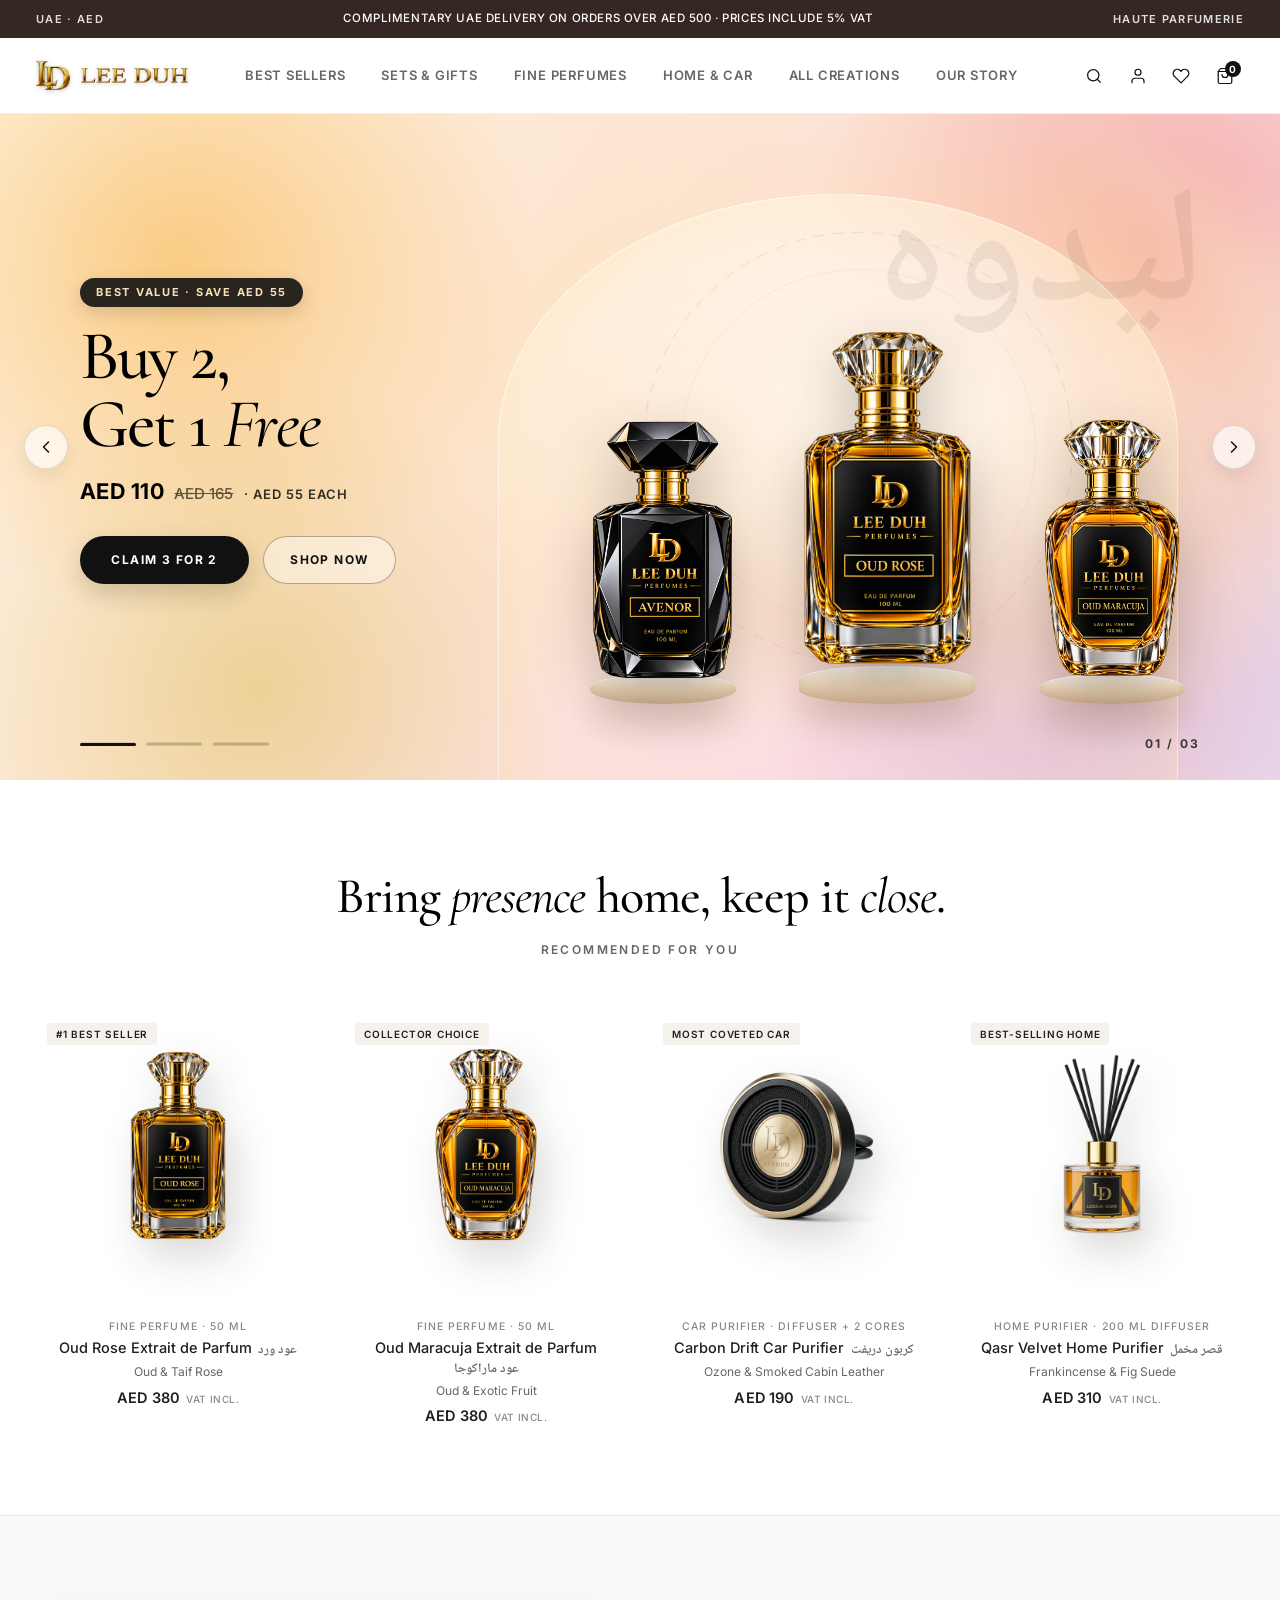
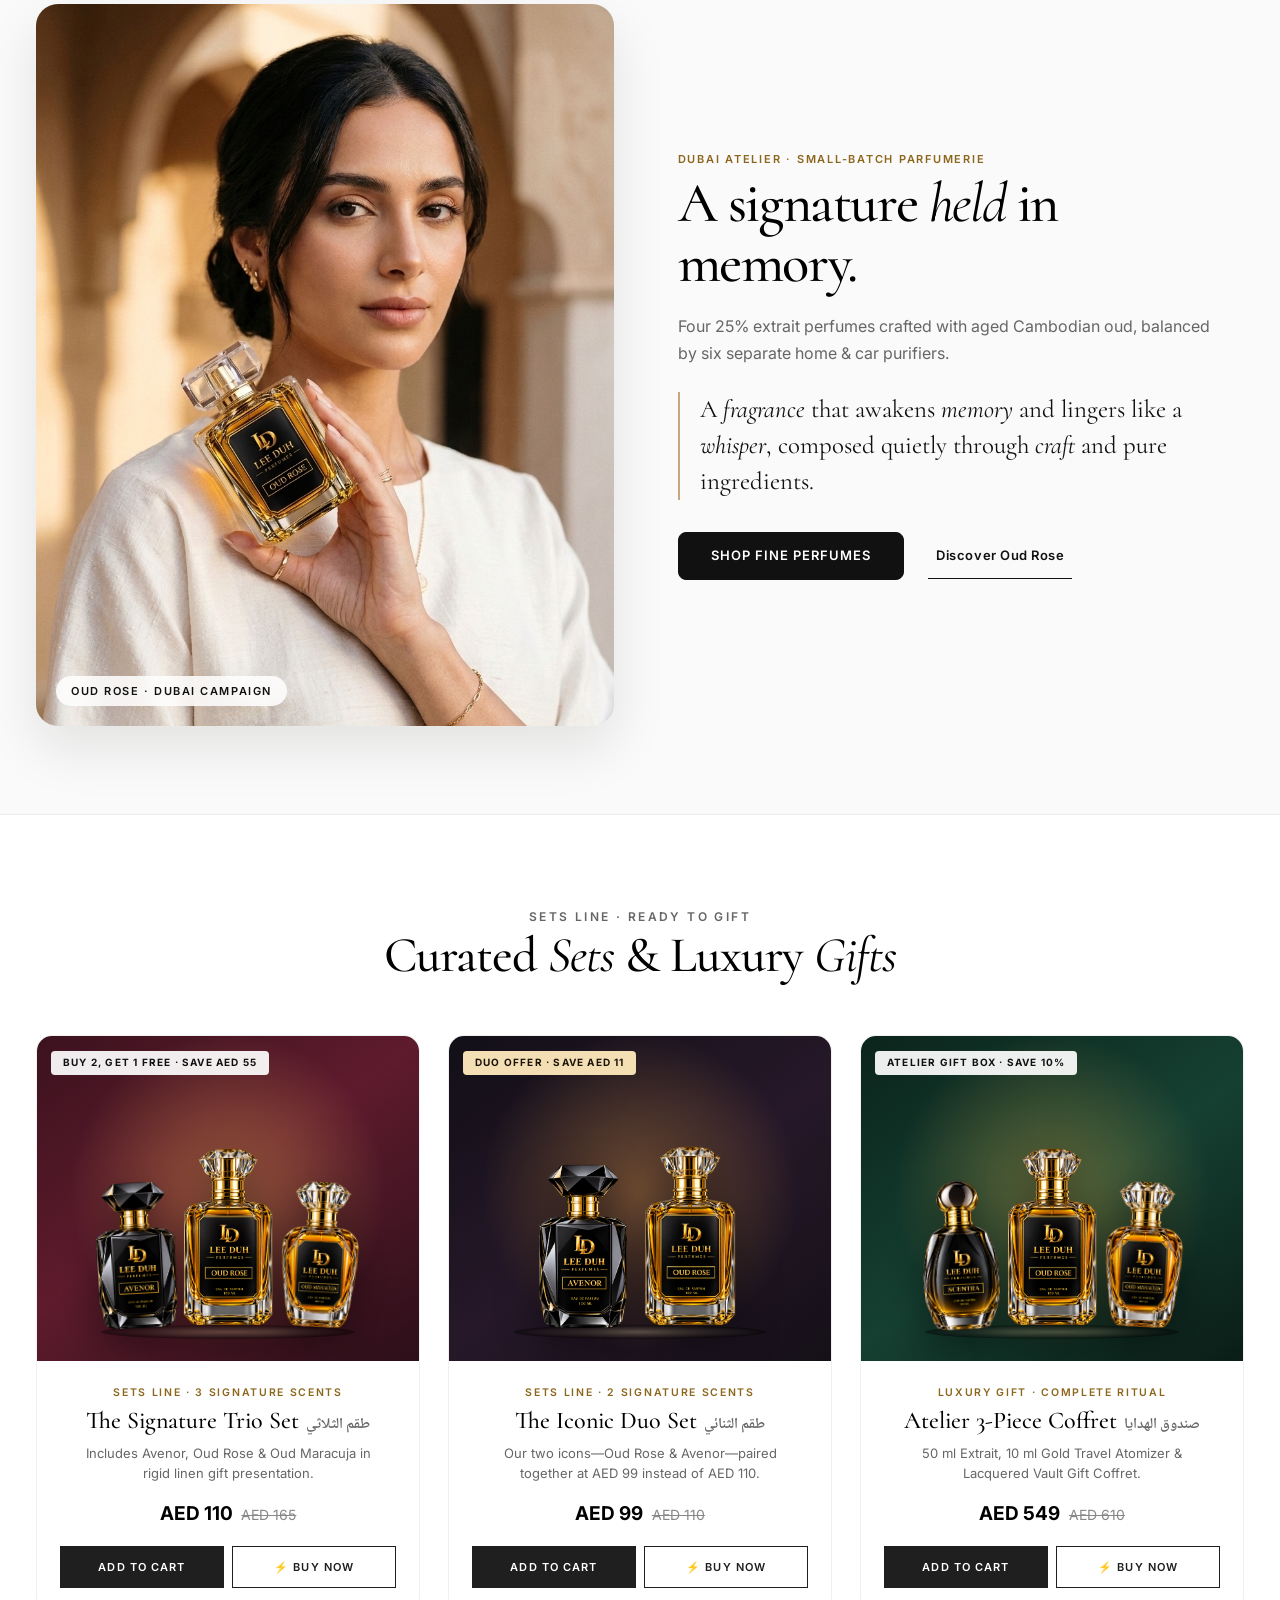
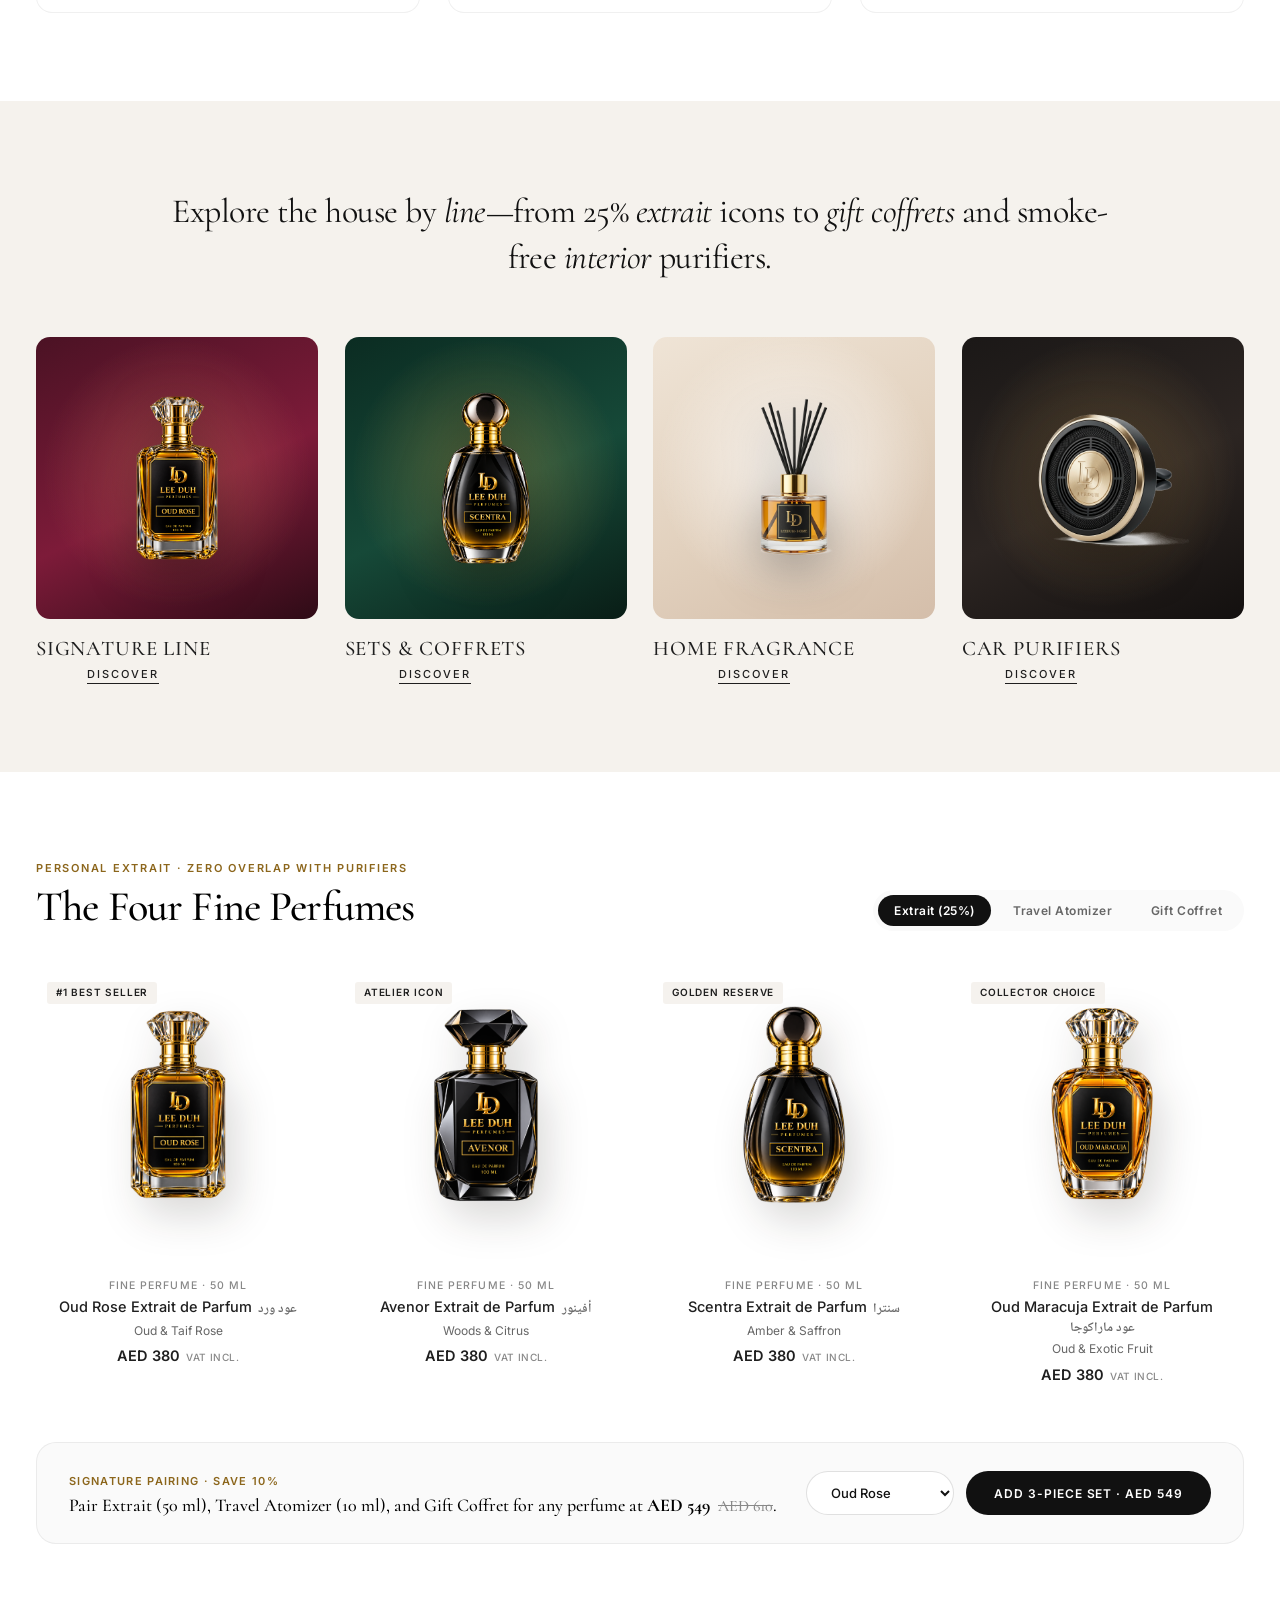
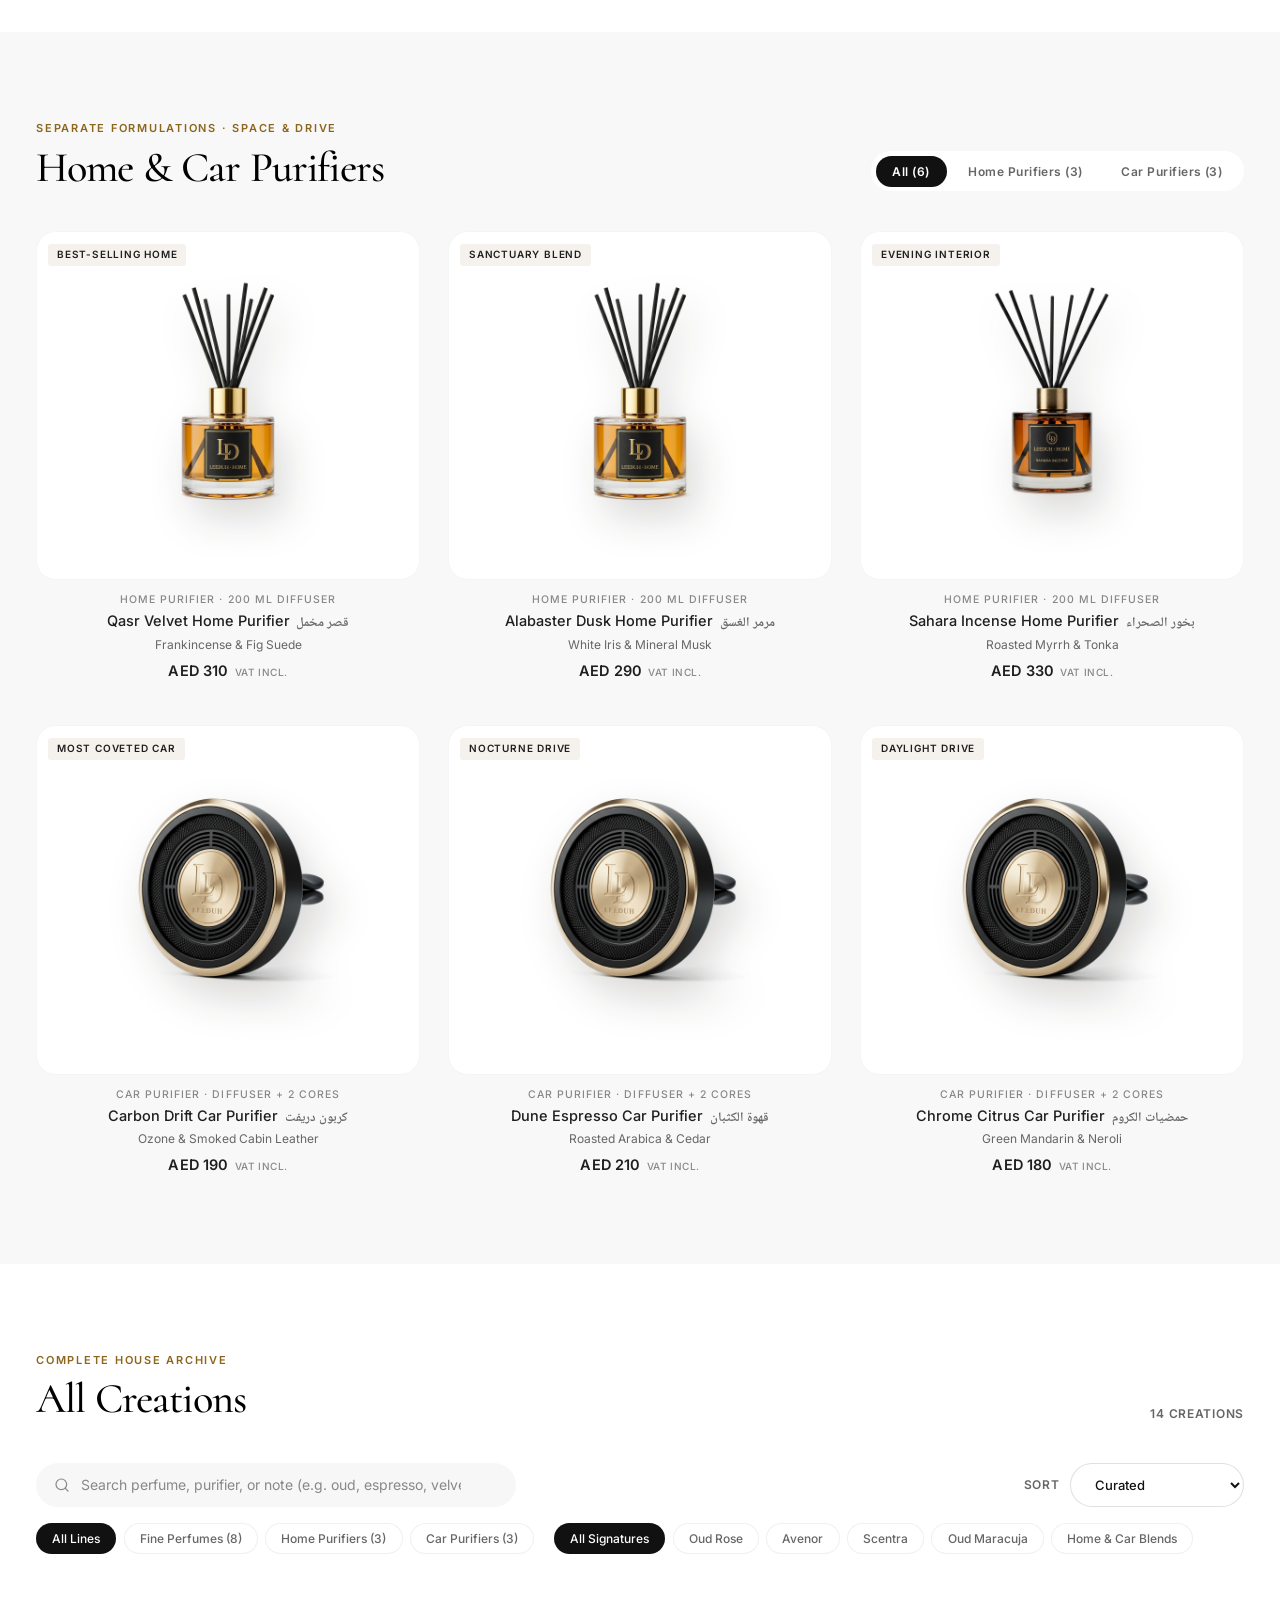
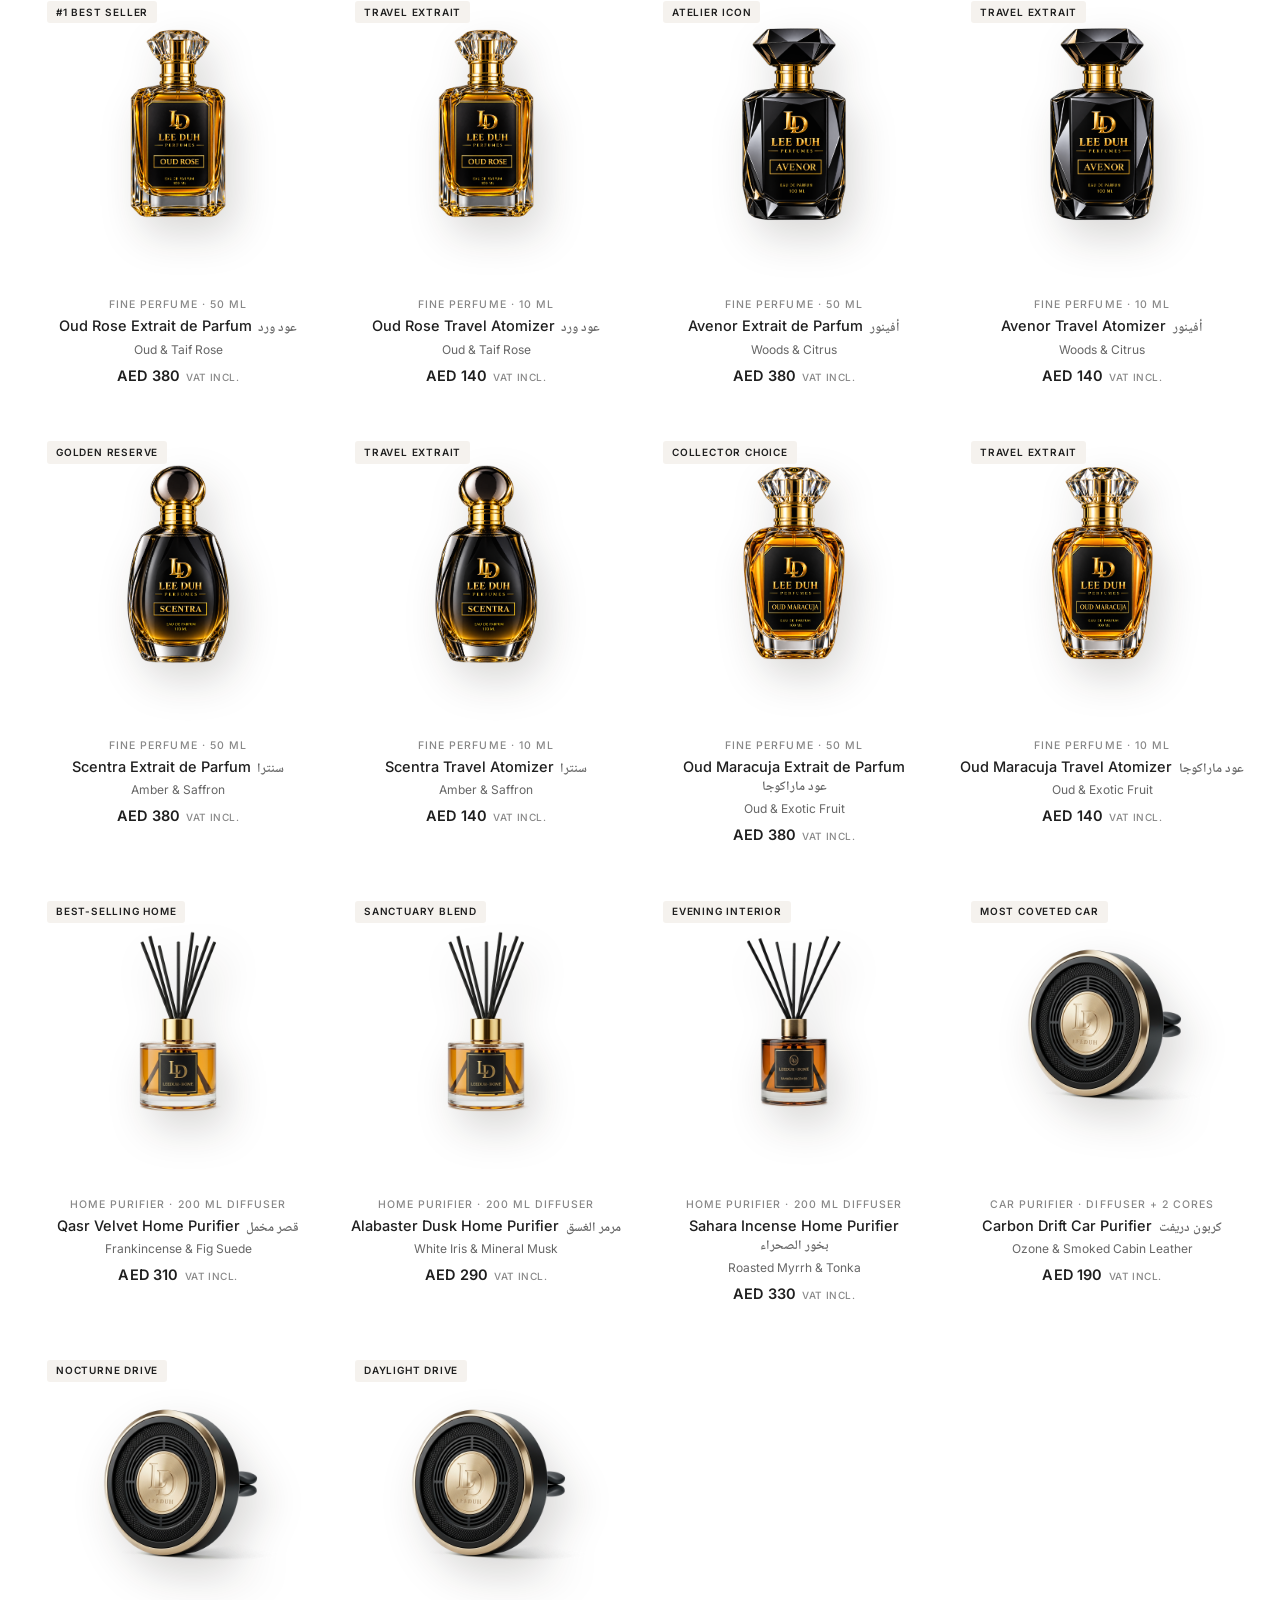
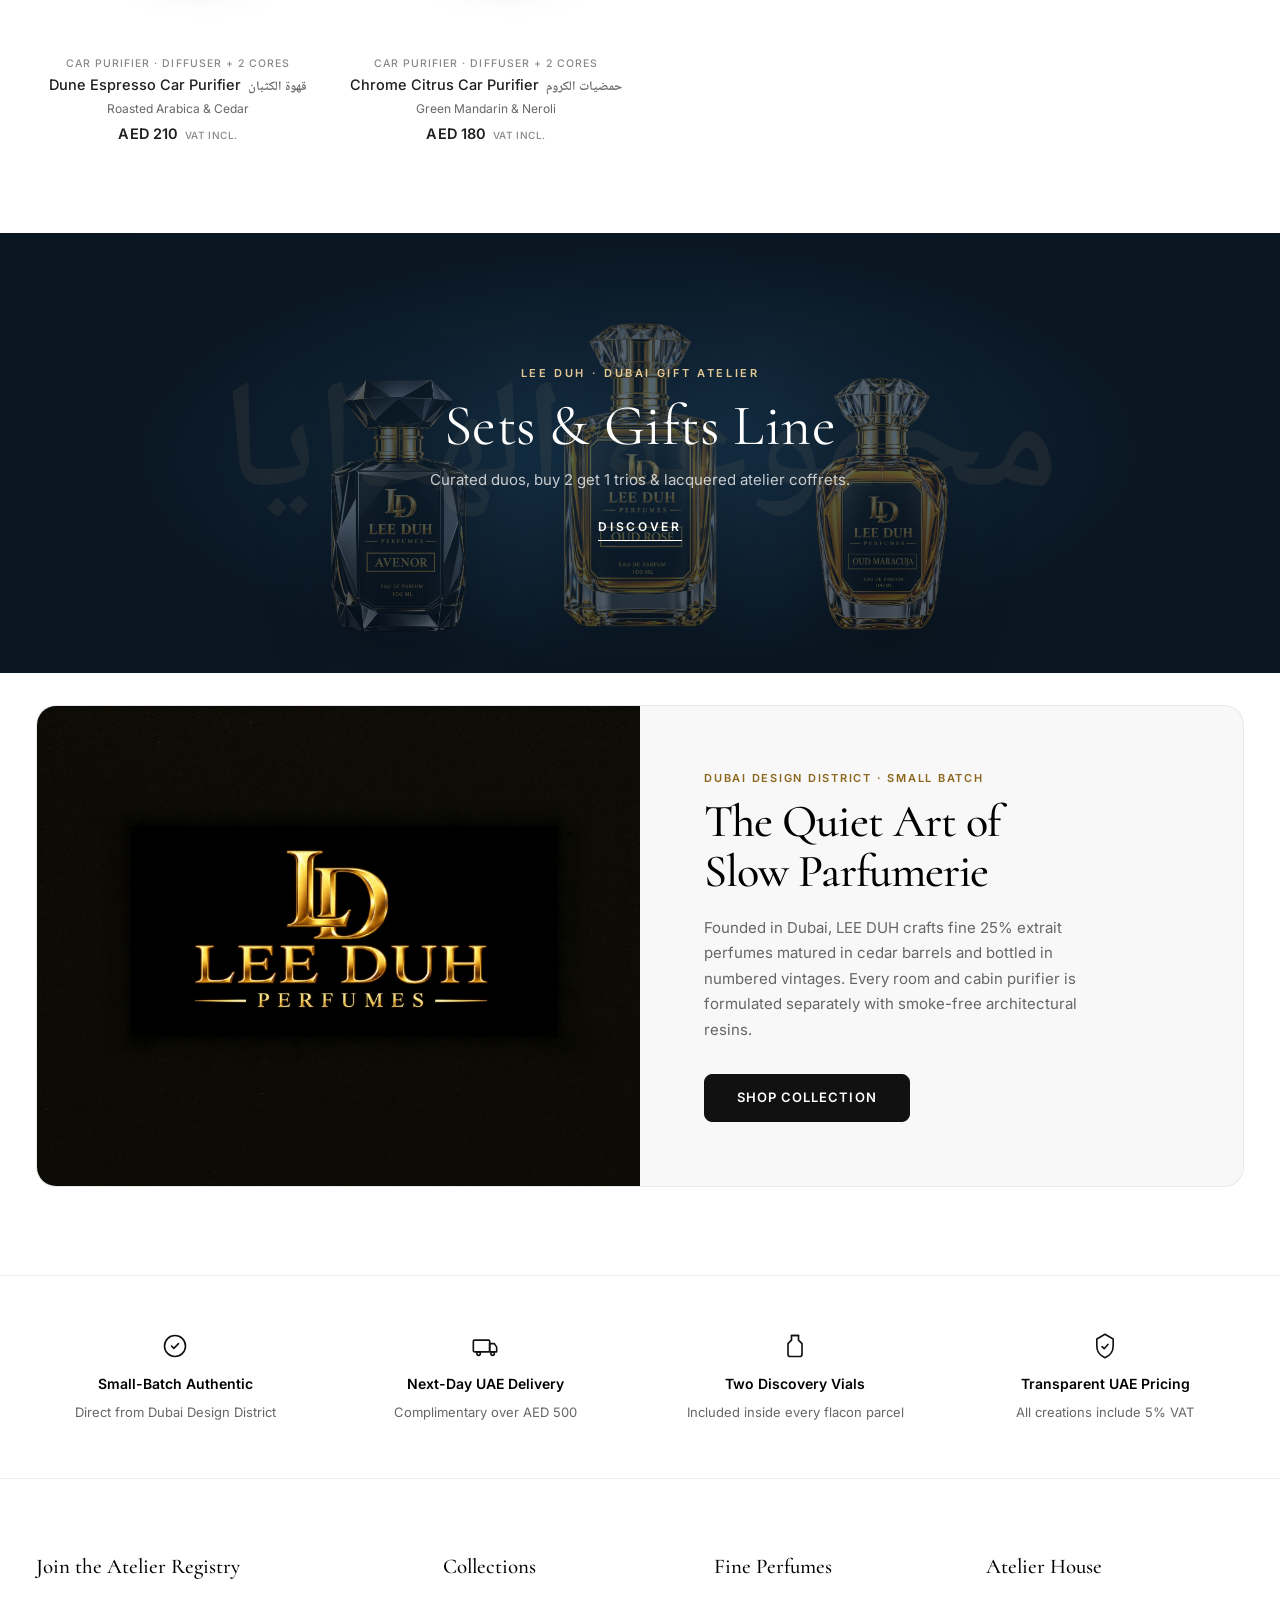
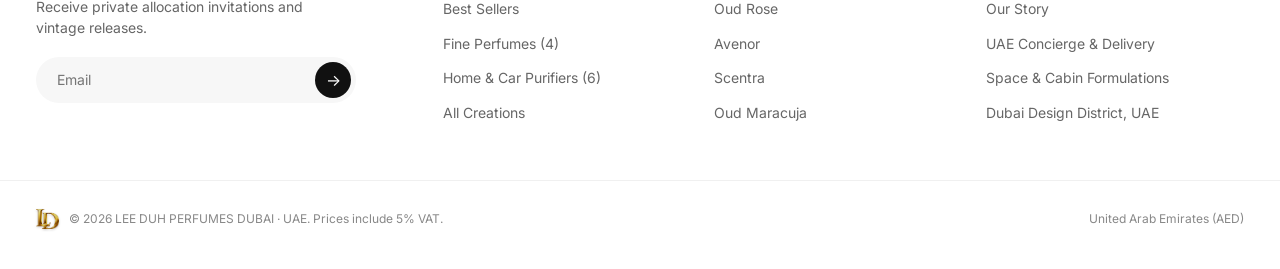
==== commit d5c2d8cf: "Align product cards, curated bundles/gifts and lookbook highlights with gissah.com" ====
--- a/index.html
+++ b/index.html
@@ -127,6 +127,7 @@
 
       <nav class="main-nav" id="desktopNav" aria-label="Main navigation">
         <a href="#bestsellers" class="nav-link" data-section="bestsellers">Best Sellers</a>
+        <a href="#bundles" class="nav-link" data-section="bundles">Sets &amp; Gifts</a>
         <a href="#perfumes" class="nav-link" data-section="perfumes">Fine Perfumes</a>
         <a href="#purifiers" class="nav-link" data-section="purifiers">Home &amp; Car</a>
         <a href="#catalog" class="nav-link" data-section="catalog">All Creations</a>
@@ -183,6 +184,7 @@
       </div>
       <nav class="mobile-drawer-links" aria-label="Mobile navigation">
         <a href="#bestsellers" class="mobile-nav-link" data-section="bestsellers">Best Sellers</a>
+        <a href="#bundles" class="mobile-nav-link" data-section="bundles">Sets &amp; Gifts</a>
         <a href="#perfumes" class="mobile-nav-link" data-section="perfumes">Fine Perfumes</a>
         <a href="#purifiers" class="mobile-nav-link" data-section="purifiers">Home &amp; Car Purifiers</a>
         <a href="#catalog" class="mobile-nav-link" data-section="catalog">All Creations</a>
@@ -356,14 +358,14 @@
       </div>
     </section>
 
-    <!-- 2. Best Sellers 4-Column Unboxed Gallery Grid (#FFFFFF) -->
-    <section class="boutique-section" id="bestsellers" aria-label="Best Sellers">
+    <!-- 2. Best Sellers — Gissah-Style Frameless Gallery Grid (#FFFFFF) -->
+    <section class="boutique-section" id="bestsellers" aria-label="Recommended Creations &amp; Best Sellers">
       <div class="container">
         <div class="section-center-head">
-          <span class="section-track-eyebrow">Most Coveted Creations</span>
-          <h2 class="section-serif-heading">Best <em>Sellers</em></h2>
-        </div>
-        <div class="product-grid-4" id="bestsellersGrid"></div>
+          <h2 class="section-serif-heading">Bring <em>presence</em> home, keep it <em>close</em>.</h2>
+          <span class="section-track-eyebrow">Recommended For You</span>
+        </div>
+        <div class="product-grid-4 gissah-gallery-grid" id="bestsellersGrid"></div>
       </div>
     </section>
 
@@ -394,52 +396,140 @@
       </div>
     </section>
 
-    <!-- 4. Shop-by-Line Tiles (#FFFFFF Band) -->
-    <section class="boutique-section" id="collections" aria-label="Explore collections">
+    <!-- 4. Gissah-Style Curated Sets, Bundles & Gift Boxes (#FFFFFF) -->
+    <section class="boutique-section gissah-bundles-section" id="bundles" aria-label="Curated Sets, Bundles and Luxury Gifts">
       <div class="container">
         <div class="section-center-head">
-          <span class="section-track-eyebrow">Curated Categories</span>
-          <h2 class="section-serif-heading">Bring <em>presence</em> home, keep it <em>close</em>.</h2>
-        </div>
-
-        <div class="category-tiles-grid">
+          <span class="section-track-eyebrow">Sets Line &middot; Ready To Gift</span>
+          <h2 class="section-serif-heading">Curated <em>Sets</em> &amp; Luxury <em>Gifts</em></h2>
+        </div>
+
+        <div class="bundles-grid-3">
+          <!-- Bundle 1: The Signature Trio Set (Buy 2, Get 1 Free) -->
+          <article class="bundle-card">
+            <div class="bundle-stage is-stage-ruby">
+              <span class="bundle-save-badge">Buy 2, Get 1 Free &middot; Save AED 55</span>
+              <div class="bundle-visual-cluster is-trio">
+                <img src="bottle-avenor.png" alt="Avenor" class="bundle-bottle is-left" loading="lazy">
+                <img src="bottle-oud-rose.png" alt="Oud Rose" class="bundle-bottle is-center" loading="lazy">
+                <img src="bottle-oud-maracuja.png" alt="Oud Maracuja" class="bundle-bottle is-right" loading="lazy">
+              </div>
+              <span class="bundle-box-pedestal" aria-hidden="true"></span>
+            </div>
+            <div class="bundle-meta">
+              <span class="bundle-eyebrow">Sets Line &middot; 3 Signature Scents</span>
+              <h3 class="bundle-title">The Signature Trio Set <span class="card-title-ar">طقم الثلاثي</span></h3>
+              <p class="bundle-includes">Includes Avenor, Oud Rose &amp; Oud Maracuja in rigid linen gift presentation.</p>
+              <div class="bundle-price-row">
+                <strong class="bundle-price">AED 110</strong>
+                <span class="bundle-was">AED 165</span>
+              </div>
+              <div class="gissah-dual-btns">
+                <button type="button" class="gissah-btn-add" data-hero-offer="b2g1-110">Add to Cart</button>
+                <button type="button" class="gissah-btn-buy" data-hero-offer="b2g1-110" data-buy-now="true">&#9889; Buy Now</button>
+              </div>
+            </div>
+          </article>
+
+          <!-- Bundle 2: The Iconic Duo Set (2 for AED 99) -->
+          <article class="bundle-card">
+            <div class="bundle-stage is-stage-obsidian">
+              <span class="bundle-save-badge is-gold">Duo Offer &middot; Save AED 11</span>
+              <div class="bundle-visual-cluster is-duo">
+                <img src="bottle-avenor.png" alt="Avenor" class="bundle-bottle is-duo-a" loading="lazy">
+                <img src="bottle-oud-rose.png" alt="Oud Rose" class="bundle-bottle is-duo-b" loading="lazy">
+              </div>
+              <span class="bundle-box-pedestal" aria-hidden="true"></span>
+            </div>
+            <div class="bundle-meta">
+              <span class="bundle-eyebrow">Sets Line &middot; 2 Signature Scents</span>
+              <h3 class="bundle-title">The Iconic Duo Set <span class="card-title-ar">طقم الثنائي</span></h3>
+              <p class="bundle-includes">Our two icons—Oud Rose &amp; Avenor—paired together at AED 99 instead of AED 110.</p>
+              <div class="bundle-price-row">
+                <strong class="bundle-price">AED 99</strong>
+                <span class="bundle-was">AED 110</span>
+              </div>
+              <div class="gissah-dual-btns">
+                <button type="button" class="gissah-btn-add" data-hero-offer="duo-99">Add to Cart</button>
+                <button type="button" class="gissah-btn-buy" data-hero-offer="duo-99" data-buy-now="true">&#9889; Buy Now</button>
+              </div>
+            </div>
+          </article>
+
+          <!-- Bundle 3: The Atelier 3-Piece Luxury Coffret (-10%) -->
+          <article class="bundle-card">
+            <div class="bundle-stage is-stage-emerald">
+              <span class="bundle-save-badge">Atelier Gift Box &middot; Save 10%</span>
+              <div class="bundle-visual-cluster is-coffret">
+                <img src="bottle-scentra.png" alt="Scentra" class="bundle-bottle is-left" loading="lazy">
+                <img src="bottle-oud-rose.png" alt="Oud Rose 50ml" class="bundle-bottle is-center" loading="lazy">
+                <img src="bottle-oud-maracuja.png" alt="Travel Vault" class="bundle-bottle is-right" loading="lazy">
+              </div>
+              <span class="bundle-box-pedestal" aria-hidden="true"></span>
+            </div>
+            <div class="bundle-meta">
+              <span class="bundle-eyebrow">Luxury Gift &middot; Complete Ritual</span>
+              <h3 class="bundle-title">Atelier 3-Piece Coffret <span class="card-title-ar">صندوق الهدايا</span></h3>
+              <p class="bundle-includes">50 ml Extrait, 10 ml Gold Travel Atomizer &amp; Lacquered Vault Gift Coffret.</p>
+              <div class="bundle-price-row">
+                <strong class="bundle-price">AED 549</strong>
+                <span class="bundle-was">AED 610</span>
+              </div>
+              <div class="gissah-dual-btns">
+                <button type="button" class="gissah-btn-add" data-bundle-ritual="0">Add to Cart</button>
+                <button type="button" class="gissah-btn-buy" data-bundle-ritual="0" data-buy-now="true">&#9889; Buy Now</button>
+              </div>
+            </div>
+          </article>
+        </div>
+      </div>
+    </section>
+
+    <!-- 5. Gissah-Style Warm Stone Editorial Quote & Collection Lookbook (#F5F2ED) -->
+    <section class="boutique-section is-gissah-stone" id="collections" aria-label="Explore collections">
+      <div class="container">
+        <p class="editorial-quote">
+          Explore the house by <em>line</em>—from 25% <em>extrait</em> icons to <em>gift coffrets</em> and smoke-free <em>interior</em> purifiers.
+        </p>
+
+        <div class="category-tiles-grid gissah-category-grid">
           <button type="button" class="category-tile" data-jump-category="perfume" data-scroll-target="#perfumes">
-            <div class="category-tile-media">
+            <div class="category-tile-media is-mood-ruby">
               <img src="bottle-oud-rose.png" alt="Fine Perfumes" loading="lazy">
             </div>
-            <div class="category-tile-meta">
-              <h3 class="category-tile-title">Fine Perfumes</h3>
-              <span class="category-tile-sub">Discover</span>
+            <div class="category-tile-meta is-centered">
+              <h3 class="category-tile-title">SIGNATURE LINE</h3>
+              <span class="category-tile-sub">DISCOVER</span>
             </div>
           </button>
 
           <button type="button" class="category-tile" data-jump-format="coffret" data-scroll-target="#perfumes">
-            <div class="category-tile-media">
+            <div class="category-tile-media is-mood-emerald">
               <img src="bottle-scentra.png" alt="Travel &amp; Coffrets" loading="lazy">
             </div>
-            <div class="category-tile-meta">
-              <h3 class="category-tile-title">Travel &amp; Coffrets</h3>
-              <span class="category-tile-sub">Discover</span>
+            <div class="category-tile-meta is-centered">
+              <h3 class="category-tile-title">SETS &amp; COFFRETS</h3>
+              <span class="category-tile-sub">DISCOVER</span>
             </div>
           </button>
 
           <button type="button" class="category-tile" data-jump-purifier="home-purifier" data-scroll-target="#purifiers">
-            <div class="category-tile-media" id="catHomeSvgMount">
+            <div class="category-tile-media is-mood-sand" id="catHomeSvgMount">
               <img src="diffuser-home-qasr-velvet.png" alt="Home Purifiers" loading="lazy">
             </div>
-            <div class="category-tile-meta">
-              <h3 class="category-tile-title">Home Purifiers</h3>
-              <span class="category-tile-sub">Discover</span>
+            <div class="category-tile-meta is-centered">
+              <h3 class="category-tile-title">HOME FRAGRANCE</h3>
+              <span class="category-tile-sub">DISCOVER</span>
             </div>
           </button>
 
           <button type="button" class="category-tile" data-jump-purifier="car-purifier" data-scroll-target="#purifiers">
-            <div class="category-tile-media" id="catCarSvgMount">
+            <div class="category-tile-media is-mood-obsidian" id="catCarSvgMount">
               <img src="purifier-car-carbon-drift.png" alt="Car Purifiers" loading="lazy">
             </div>
-            <div class="category-tile-meta">
-              <h3 class="category-tile-title">Car Purifiers</h3>
-              <span class="category-tile-sub">Discover</span>
+            <div class="category-tile-meta is-centered">
+              <h3 class="category-tile-title">CAR PURIFIERS</h3>
+              <span class="category-tile-sub">DISCOVER</span>
             </div>
           </button>
         </div>
@@ -563,7 +653,25 @@
       </div>
     </section>
 
-    <!-- 7. Lattafa-Inspired 50/50 Editorial Split Spotlight (#about) -->
+    <!-- 8. Gissah-Inspired Full-Bleed Dark Highlight Banner ("Sets & Gifts Line") -->
+    <section class="gissah-highlight-banner" id="setsHighlight" aria-label="Sets and Gifts Line Highlight">
+      <div class="gissah-highlight-backdrop" aria-hidden="true">
+        <span class="highlight-arabic-crest" lang="ar">مجموعة الهدايا</span>
+        <div class="highlight-flacons-silhouette">
+          <img src="bottle-avenor.png" alt="" class="highlight-bottle-l" loading="lazy">
+          <img src="bottle-oud-rose.png" alt="" class="highlight-bottle-c" loading="lazy">
+          <img src="bottle-oud-maracuja.png" alt="" class="highlight-bottle-r" loading="lazy">
+        </div>
+      </div>
+      <div class="container gissah-highlight-inner">
+        <span class="highlight-kicker">LEE DUH &middot; DUBAI GIFT ATELIER</span>
+        <h2 class="highlight-title">Sets &amp; Gifts Line</h2>
+        <p class="highlight-sub">Curated duos, buy 2 get 1 trios &amp; lacquered atelier coffrets.</p>
+        <a href="#bundles" class="highlight-discover-link">DISCOVER</a>
+      </div>
+    </section>
+
+    <!-- 9. Editorial Split Spotlight (#about) -->
     <section class="story-split-section" id="about" aria-label="About LEE DUH Dubai">
       <div class="container">
         <div class="editorial-split-card">
--- a/styles.css
+++ b/styles.css
@@ -1601,66 +1601,343 @@
   font-style: italic;
 }
 
-/* Unboxed Category Tiles on Warm Stone */
+/* Gissah Warm Stone Band (#F5F2ED) & Curated Sets / Bundles Gallery */
+.boutique-section.is-gissah-stone {
+  background-color: #f5f2ed;
+}
+
+.bundles-grid-3 {
+  display: grid;
+  grid-template-columns: repeat(3, minmax(0, 1fr));
+  gap: 1.75rem;
+}
+
+.bundle-card {
+  display: flex;
+  flex-direction: column;
+  background: #ffffff;
+  border: 1px solid rgba(0, 0, 0, 0.06);
+  border-radius: 16px;
+  overflow: hidden;
+  transition: transform 0.35s var(--ease-calm), box-shadow 0.35s ease, border-color 0.25s ease;
+}
+
+.bundle-card:hover {
+  transform: translate3d(0, -6px, 0);
+  border-color: rgba(140, 102, 28, 0.26);
+  box-shadow: 0 20px 44px rgba(18, 14, 10, 0.08);
+}
+
+.bundle-stage {
+  position: relative;
+  aspect-ratio: 4 / 3.4;
+  display: flex;
+  flex-direction: column;
+  align-items: center;
+  justify-content: flex-end;
+  padding: 2.5rem 1.25rem 1.35rem;
+  overflow: hidden;
+}
+
+.bundle-stage.is-stage-ruby {
+  background:
+    radial-gradient(circle 220px at 50% 48%, rgba(246, 178, 86, 0.42) 0%, transparent 72%),
+    linear-gradient(145deg, #3c121e 0%, #5e1b2d 46%, #2c0f19 100%);
+}
+
+.bundle-stage.is-stage-obsidian {
+  background:
+    radial-gradient(circle 220px at 50% 48%, rgba(236, 166, 68, 0.38) 0%, transparent 72%),
+    linear-gradient(145deg, #120f17 0%, #261829 52%, #151018 100%);
+}
+
+.bundle-stage.is-stage-emerald {
+  background:
+    radial-gradient(circle 220px at 50% 48%, rgba(242, 188, 78, 0.36) 0%, transparent 72%),
+    linear-gradient(145deg, #0b241c 0%, #154032 52%, #0a1d17 100%);
+}
+
+.bundle-save-badge {
+  position: absolute;
+  top: 0.9rem;
+  left: 0.9rem;
+  z-index: 3;
+  padding: 0.3rem 0.72rem;
+  border-radius: 4px;
+  background: rgba(255, 255, 255, 0.92);
+  color: #111111;
+  font-family: var(--font-sans);
+  font-size: 0.625rem;
+  font-weight: 700;
+  letter-spacing: 0.12em;
+  text-transform: uppercase;
+}
+
+.bundle-save-badge.is-gold {
+  background: #f4dfb5;
+  color: #1c140a;
+}
+
+.bundle-visual-cluster {
+  position: relative;
+  z-index: 2;
+  display: flex;
+  align-items: flex-end;
+  justify-content: center;
+  width: 100%;
+}
+
+.bundle-bottle {
+  width: auto;
+  height: 150px;
+  object-fit: contain;
+  filter: drop-shadow(0 16px 22px rgba(0, 0, 0, 0.45));
+  transition: transform 0.45s var(--ease-calm);
+}
+
+.bundle-bottle.is-center {
+  height: 186px;
+  z-index: 3;
+  margin: 0 -14px;
+}
+
+.bundle-bottle.is-left {
+  transform: translateX(6px) rotate(-3deg);
+}
+
+.bundle-bottle.is-right {
+  transform: translateX(-6px) rotate(3deg);
+}
+
+.bundle-bottle.is-duo-a {
+  height: 168px;
+  margin-right: -6px;
+}
+
+.bundle-bottle.is-duo-b {
+  height: 188px;
+  margin-left: -6px;
+  z-index: 3;
+}
+
+.bundle-card:hover .bundle-bottle.is-center,
+.bundle-card:hover .bundle-bottle.is-duo-b {
+  transform: translate3d(0, -8px, 0) scale(1.04);
+}
+
+.bundle-box-pedestal {
+  position: relative;
+  z-index: 1;
+  width: 74%;
+  height: 14px;
+  margin-top: -5px;
+  border-radius: 50%;
+  background: radial-gradient(ellipse at center, rgba(255, 232, 186, 0.32) 0%, rgba(0, 0, 0, 0.4) 68%, transparent 100%);
+}
+
+.bundle-meta {
+  padding: 1.5rem 1.45rem 1.55rem;
+  display: flex;
+  flex-direction: column;
+  align-items: center;
+  text-align: center;
+  flex: 1;
+}
+
+.bundle-eyebrow {
+  font-family: var(--font-sans);
+  font-size: 0.65625rem;
+  font-weight: 600;
+  letter-spacing: 0.16em;
+  text-transform: uppercase;
+  color: var(--accent-gold);
+  margin-bottom: 0.4rem;
+}
+
+.bundle-title {
+  font-family: var(--font-serif);
+  font-size: 1.5rem;
+  font-weight: 500;
+  line-height: 1.18;
+  color: var(--ink-strong);
+  margin-bottom: 0.45rem;
+  display: flex;
+  align-items: baseline;
+  justify-content: center;
+  flex-wrap: wrap;
+  gap: 0.45rem;
+}
+
+.card-title-ar {
+  font-family: var(--font-arabic);
+  font-size: 0.9375rem;
+  font-weight: 600;
+  color: var(--ink-secondary);
+  direction: rtl;
+}
+
+.bundle-includes {
+  font-size: 0.8125rem;
+  line-height: 1.55;
+  color: var(--ink-secondary);
+  margin-bottom: 1.05rem;
+  max-width: 310px;
+}
+
+.bundle-price-row {
+  display: flex;
+  align-items: baseline;
+  justify-content: center;
+  gap: 0.55rem;
+  margin-top: auto;
+  margin-bottom: 1.1rem;
+}
+
+.bundle-price {
+  font-family: var(--font-sans);
+  font-size: 1.1875rem;
+  font-weight: 700;
+  color: var(--ink-strong);
+}
+
+.bundle-was {
+  font-size: 0.875rem;
+  color: var(--ink-muted);
+  text-decoration: line-through;
+}
+
+/* Gissah Signature Sharp Dual Buttons (0px Architectural Corners) */
+.gissah-dual-btns {
+  display: grid;
+  grid-template-columns: repeat(2, minmax(0, 1fr));
+  gap: 0.55rem;
+  width: 100%;
+}
+
+.gissah-btn-add,
+.gissah-btn-buy {
+  height: 42px;
+  border-radius: 0;
+  font-family: var(--font-sans);
+  font-size: 0.6875rem;
+  font-weight: 600;
+  letter-spacing: 0.1em;
+  text-transform: uppercase;
+  display: inline-flex;
+  align-items: center;
+  justify-content: center;
+  transition: background-color 0.2s ease, color 0.2s ease, border-color 0.2s ease;
+  white-space: nowrap;
+}
+
+.gissah-btn-add {
+  background-color: #1f1f1f;
+  color: #ffffff;
+  border: 1.5px solid #1f1f1f;
+}
+
+.gissah-btn-add:hover {
+  background-color: #000000;
+  border-color: #000000;
+}
+
+.gissah-btn-buy {
+  background-color: #ffffff;
+  color: #1f1f1f;
+  border: 1.5px solid #1f1f1f;
+}
+
+.gissah-btn-buy:hover {
+  background-color: #1f1f1f;
+  color: #ffffff;
+}
+
+/* Gissah Category Tiles on Warm Stone (#F5F2ED) */
 .category-tiles-grid {
   display: grid;
   grid-template-columns: repeat(4, minmax(0, 1fr));
-  gap: 1.25rem;
+  gap: 1.65rem;
 }
 
 .category-tile {
   display: flex;
   flex-direction: column;
-  text-align: left;
+  text-align: center;
   min-width: 0;
 }
 
 .category-tile-media {
+  position: relative;
   aspect-ratio: 1 / 1;
   background-color: var(--bg-card-tile);
-  border-radius: var(--radius-tile);
-  border: 1px solid rgba(0, 0, 0, 0.05);
+  border-radius: 14px;
+  border: none;
   display: flex;
   align-items: center;
   justify-content: center;
   padding: 1.75rem;
   overflow: hidden;
-  transition: transform 0.35s var(--ease-calm), border-color 0.25s ease, box-shadow 0.25s ease;
+  transition: transform 0.4s var(--ease-calm), box-shadow 0.35s ease;
+}
+
+.category-tile-media.is-mood-ruby {
+  background:
+    radial-gradient(circle at 50% 48%, rgba(235, 138, 102, 0.35) 0%, transparent 66%),
+    linear-gradient(155deg, #4b1224 0%, #7d1b39 54%, #2e0b16 100%);
+}
+
+.category-tile-media.is-mood-emerald {
+  background:
+    radial-gradient(circle at 50% 48%, rgba(234, 186, 84, 0.32) 0%, transparent 66%),
+    linear-gradient(155deg, #0b2c22 0%, #164938 54%, #091d16 100%);
+}
+
+.category-tile-media.is-mood-sand {
+  background:
+    radial-gradient(circle at 50% 46%, rgba(255, 255, 255, 0.72) 0%, transparent 66%),
+    linear-gradient(155deg, #efe4d6 0%, #e2d1be 54%, #d4beaa 100%);
+}
+
+.category-tile-media.is-mood-obsidian {
+  background:
+    radial-gradient(circle at 50% 48%, rgba(212, 168, 92, 0.28) 0%, transparent 66%),
+    linear-gradient(155deg, #1b1817 0%, #2c2522 54%, #13100f 100%);
 }
 
 .category-tile-media img,
 .category-tile-media svg {
-  height: 140px;
+  height: 76%;
   width: auto;
-  max-width: 100%;
+  max-width: 82%;
   object-fit: contain;
-  filter: var(--svg-shadow);
-  transition: transform 0.35s var(--ease-calm);
+  filter: drop-shadow(0 16px 24px rgba(0, 0, 0, 0.3));
+  transition: transform 0.45s var(--ease-calm);
 }
 
 .category-tile:hover .category-tile-media {
-  transform: translate3d(0, -5px, 0);
-  border-color: rgba(0, 0, 0, 0.1);
-  box-shadow: 0 10px 24px rgba(0, 0, 0, 0.05);
+  transform: translate3d(0, -6px, 0);
+  box-shadow: 0 18px 36px rgba(18, 14, 10, 0.14);
 }
 
 .category-tile:hover .category-tile-media img,
 .category-tile:hover .category-tile-media svg {
-  transform: scale(1.08);
+  transform: scale(1.07);
 }
 
 .category-tile-meta {
-  padding-top: 0.85rem;
+  padding-top: 1.05rem;
   display: flex;
   flex-direction: column;
-  gap: 0.2rem;
+  align-items: center;
+  gap: 0.35rem;
 }
 
 .category-tile-title {
-  font-family: var(--font-sans);
-  font-size: 0.96875rem;
+  font-family: var(--font-serif);
+  font-size: 1.3rem;
   font-weight: 500;
-  color: var(--ink-strong);
+  letter-spacing: 0.04em;
+  color: #1f1f1f;
   transition: color 0.2s ease;
 }
 
@@ -1668,11 +1945,13 @@
   display: inline-block;
   width: fit-content;
   font-family: var(--font-sans);
-  font-size: 0.78125rem;
+  font-size: 0.6875rem;
   font-weight: 500;
-  color: var(--ink-secondary);
-  border-bottom: 1px solid var(--border-medium);
-  padding-bottom: 1px;
+  letter-spacing: 0.18em;
+  text-transform: uppercase;
+  color: #1f1f1f;
+  border-bottom: 1px solid #1f1f1f;
+  padding-bottom: 2px;
   transition: color 0.2s ease, border-color 0.2s ease;
 }
 
@@ -1682,21 +1961,136 @@
   border-color: var(--accent-gold);
 }
 
+/* Gissah Full-Bleed Dark Highlight Banner ("Sets & Gifts Line") */
+.gissah-highlight-banner {
+  position: relative;
+  min-height: 440px;
+  display: flex;
+  align-items: center;
+  justify-content: center;
+  overflow: hidden;
+  background:
+    radial-gradient(ellipse 60% 70% at 50% 50%, rgba(28, 62, 88, 0.56) 0%, rgba(10, 22, 34, 0.94) 68%),
+    linear-gradient(135deg, #061019 0%, #0d2134 50%, #050c14 100%);
+  color: #ffffff;
+  text-align: center;
+}
+
+.gissah-highlight-backdrop {
+  position: absolute;
+  inset: 0;
+  pointer-events: none;
+  display: flex;
+  align-items: center;
+  justify-content: center;
+  overflow: hidden;
+}
+
+.highlight-arabic-crest {
+  position: absolute;
+  font-family: var(--font-arabic);
+  font-size: clamp(5rem, 12vw, 11rem);
+  font-weight: 600;
+  color: #d8b982;
+  opacity: 0.07;
+  direction: rtl;
+  white-space: nowrap;
+}
+
+.highlight-flacons-silhouette {
+  display: flex;
+  align-items: flex-end;
+  justify-content: center;
+  gap: 3rem;
+  opacity: 0.28;
+  filter: drop-shadow(0 20px 38px rgba(0, 0, 0, 0.7));
+  transform: translateY(22px);
+}
+
+.highlight-bottle-l,
+.highlight-bottle-r {
+  height: 260px;
+  width: auto;
+  object-fit: contain;
+}
+
+.highlight-bottle-c {
+  height: 320px;
+  width: auto;
+  object-fit: contain;
+}
+
+.gissah-highlight-inner {
+  position: relative;
+  z-index: 2;
+  display: flex;
+  flex-direction: column;
+  align-items: center;
+  padding: 4.5rem 2.25rem;
+}
+
+.highlight-kicker {
+  font-family: var(--font-sans);
+  font-size: 0.6875rem;
+  font-weight: 600;
+  letter-spacing: 0.24em;
+  text-transform: uppercase;
+  color: #e4c994;
+  margin-bottom: 0.85rem;
+}
+
+.highlight-title {
+  font-family: var(--font-serif);
+  font-size: clamp(2.35rem, 4.6vw, 3.6rem);
+  font-weight: 400;
+  line-height: 1.08;
+  letter-spacing: 0.01em;
+  color: #ffffff;
+  margin-bottom: 0.75rem;
+}
+
+.highlight-sub {
+  font-family: var(--font-sans);
+  font-size: 0.9375rem;
+  color: rgba(255, 255, 255, 0.76);
+  max-width: 460px;
+  margin-bottom: 1.65rem;
+}
+
+.highlight-discover-link {
+  display: inline-block;
+  font-family: var(--font-sans);
+  font-size: 0.75rem;
+  font-weight: 600;
+  letter-spacing: 0.22em;
+  text-transform: uppercase;
+  color: #ffffff;
+  border-bottom: 1.5px solid #ffffff;
+  padding-bottom: 4px;
+  transition: color 0.22s ease, border-color 0.22s ease, transform 0.25s var(--ease-calm);
+}
+
+.highlight-discover-link:hover {
+  color: #f0d7a4;
+  border-color: #f0d7a4;
+  transform: translateY(-2px);
+}
+
 /* Product Grids */
 .product-grid-4 {
   display: grid;
   grid-template-columns: repeat(4, minmax(0, 1fr));
-  gap: 2.5rem 1.25rem;
+  gap: 2.75rem 1.5rem;
 }
 
 .product-grid-3 {
   display: grid;
   grid-template-columns: repeat(3, minmax(0, 1fr));
-  gap: 2.5rem 1.5rem;
+  gap: 2.75rem 1.75rem;
 }
 
 /* ==========================================================================
-   Unboxed Gallery Product Card (Exact Lattafa + Gissah DNA)
+   Gissah-Aligned Frameless Floating Product Card
    ========================================================================== */
 .boutique-card {
   display: flex;
@@ -1708,32 +2102,27 @@
 
 .card-media-box {
   position: relative;
-  aspect-ratio: 1 / 1;
-  background-color: var(--bg-card-tile);
+  aspect-ratio: 1 / 1.04;
+  background-color: transparent;
   border-radius: var(--radius-tile);
-  border: 1px solid rgba(0, 0, 0, 0.04);
+  border: none;
   display: flex;
   align-items: center;
   justify-content: center;
-  padding: 1.75rem;
+  padding: 1.35rem 1rem 3.1rem;
   overflow: hidden;
-  transition: border-color 0.28s ease, box-shadow 0.28s ease;
-}
-
-.boutique-card:hover .card-media-box {
-  border-color: rgba(0, 0, 0, 0.08);
-  box-shadow: 0 8px 24px rgba(0, 0, 0, 0.04);
+  transition: background-color 0.28s ease;
 }
 
 .boutique-section.is-on-stone .card-media-box,
 .boutique-section.is-warm-stone .card-media-box {
   background-color: #ffffff;
-  border-color: rgba(0, 0, 0, 0.05);
+  border: 1px solid rgba(0, 0, 0, 0.04);
 }
 
 .product-grid-3 .card-media-box {
-  aspect-ratio: 1.15 / 1;
-  padding: 1.75rem;
+  aspect-ratio: 1.1 / 1;
+  padding: 1.5rem 1.25rem 3.1rem;
 }
 
 .card-media-trigger {
@@ -1745,12 +2134,12 @@
 }
 
 .card-media-box img {
-  max-height: 82%;
-  max-width: 82%;
+  max-height: 88%;
+  max-width: 86%;
   width: auto;
   object-fit: contain;
-  filter: var(--bottle-shadow);
-  transition: transform 0.42s var(--ease-calm);
+  filter: drop-shadow(10px 18px 20px rgba(24, 18, 12, 0.16));
+  transition: transform 0.45s var(--ease-calm), filter 0.4s ease;
 }
 
 .card-media-box svg {
@@ -1769,40 +2158,41 @@
 
 .boutique-card:hover .card-media-box img,
 .boutique-card:hover .card-media-box svg {
-  transform: translate3d(0, -6px, 0) scale(1.075);
+  transform: translate3d(0, -8px, 0) scale(1.06);
+  filter: drop-shadow(12px 24px 26px rgba(24, 18, 12, 0.2));
 }
 
 .card-subtle-badge {
   position: absolute;
-  top: 0.85rem;
-  left: 0.85rem;
+  top: 0.7rem;
+  left: 0.7rem;
   z-index: 2;
-  padding: 0.25rem 0.6rem;
-  background-color: rgba(255, 255, 255, 0.92);
-  color: var(--ink-primary);
-  border-radius: 5px;
-  font-family: var(--font-sans);
-  font-size: 0.6875rem;
-  font-weight: 500;
-  letter-spacing: 0.02em;
+  padding: 0.22rem 0.55rem;
+  background-color: rgba(245, 242, 237, 0.94);
+  color: #1f1f1f;
+  border-radius: 3px;
+  font-family: var(--font-sans);
+  font-size: 0.625rem;
+  font-weight: 600;
+  letter-spacing: 0.08em;
+  text-transform: uppercase;
   pointer-events: none;
-  backdrop-filter: blur(4px);
 }
 
 .card-wish-btn {
   position: absolute;
-  top: 0.85rem;
-  right: 0.85rem;
+  top: 0.7rem;
+  right: 0.7rem;
   z-index: 3;
-  width: 36px;
-  height: 36px;
+  width: 38px;
+  height: 38px;
   border-radius: 50%;
   display: inline-flex;
   align-items: center;
   justify-content: center;
   background-color: #ffffff;
-  color: var(--ink-primary);
-  box-shadow: 0 2px 10px rgba(0, 0, 0, 0.08);
+  color: #1f1f1f;
+  box-shadow: 0 3px 12px rgba(0, 0, 0, 0.09);
   opacity: 0;
   transform: translateY(-4px);
   transition: opacity 0.22s ease, transform 0.22s ease, color 0.2s ease, background-color 0.2s ease;
@@ -1820,46 +2210,120 @@
   color: var(--accent-gold);
 }
 
-/* Hover-Revealed Bottom Pill Add Button (Gissah High-Contrast DNA) */
-.card-hover-add-btn {
+/* Gissah Signature Hover-Revealed Dual Sharp Action Bar (ADD TO CART + BUY NOW) */
+.card-gissah-actions {
   position: absolute;
-  left: 0.9rem;
-  right: 0.9rem;
-  bottom: 0.9rem;
+  left: 0.45rem;
+  right: 0.45rem;
+  bottom: 0.45rem;
   z-index: 3;
-  height: 42px;
-  border-radius: var(--radius-pill);
-  background-color: var(--btn-solid-bg);
-  color: var(--btn-solid-ink);
-  font-family: var(--font-sans);
-  font-size: 0.75rem;
+  display: grid;
+  grid-template-columns: repeat(2, minmax(0, 1fr));
+  gap: 0.4rem;
+  opacity: 0;
+  transform: translateY(8px);
+  transition: opacity 0.24s var(--ease-calm), transform 0.24s var(--ease-calm);
+}
+
+.boutique-card:hover .card-gissah-actions,
+.boutique-card:focus-within .card-gissah-actions {
+  opacity: 1;
+  transform: translateY(0);
+}
+
+.card-hover-add-btn,
+.card-hover-buy-btn {
+  height: 38px;
+  border-radius: 0;
+  font-family: var(--font-sans);
+  font-size: 0.65625rem;
   font-weight: 600;
   letter-spacing: 0.08em;
   text-transform: uppercase;
-  box-shadow: 0 4px 16px rgba(0, 0, 0, 0.16);
-  opacity: 0;
-  transform: translateY(8px);
-  transition: opacity 0.24s var(--ease-calm), transform 0.24s var(--ease-calm), background-color 0.2s ease, box-shadow 0.2s ease;
-}
-
-.boutique-card:hover .card-hover-add-btn,
-.boutique-card:focus-within .card-hover-add-btn {
-  opacity: 1;
-  transform: translateY(0);
+  display: inline-flex;
+  align-items: center;
+  justify-content: center;
+  padding: 0 0.45rem;
+  white-space: nowrap;
+  transition: background-color 0.2s ease, color 0.2s ease, border-color 0.2s ease;
+}
+
+.card-hover-add-btn {
+  background-color: #ffffff;
+  color: #1f1f1f;
+  border: 1px solid rgba(31, 31, 31, 0.16);
+  box-shadow: 0 4px 14px rgba(0, 0, 0, 0.07);
 }
 
 .card-hover-add-btn:hover {
-  background-color: var(--btn-solid-hover);
-  box-shadow: 0 6px 20px rgba(0, 0, 0, 0.24);
-}
-
-/* Touch / No-Hover Devices: Reserve top & bottom bands so badge/heart/Add pill never overlap bottle */
+  background-color: #1f1f1f;
+  color: #ffffff;
+  border-color: #1f1f1f;
+}
+
+.card-hover-buy-btn {
+  background-color: #ffffff;
+  color: #1f1f1f;
+  border: 1.5px solid #1f1f1f;
+}
+
+.card-hover-buy-btn:hover {
+  background-color: #1f1f1f;
+  color: #ffffff;
+}
+
+/* Quick-View Gissah PDP Sharp Dual Buttons */
+.qv-gissah-btn-row {
+  display: grid;
+  grid-template-columns: 1.25fr 1fr;
+  gap: 0.6rem;
+  width: 100%;
+}
+
+.gissah-pdp-add,
+.gissah-pdp-buy {
+  height: 46px;
+  border-radius: 0;
+  font-family: var(--font-sans);
+  font-size: 0.72rem;
+  font-weight: 600;
+  letter-spacing: 0.1em;
+  text-transform: uppercase;
+  display: inline-flex;
+  align-items: center;
+  justify-content: center;
+  transition: background-color 0.2s ease, color 0.2s ease;
+  white-space: nowrap;
+}
+
+.gissah-pdp-add {
+  background-color: #1f1f1f;
+  color: #ffffff;
+  border: 1.5px solid #1f1f1f;
+}
+
+.gissah-pdp-add:hover {
+  background-color: #000000;
+}
+
+.gissah-pdp-buy {
+  background-color: #ffffff;
+  color: #1f1f1f;
+  border: 1.5px solid #1f1f1f;
+}
+
+.gissah-pdp-buy:hover {
+  background-color: #1f1f1f;
+  color: #ffffff;
+}
+
+/* Touch / No-Hover Devices: Keep Gissah actions clean & unobstructed */
 @media (hover: none), (max-width: 768px) {
   .card-media-box {
-    padding: 2.35rem 0.9rem 2.85rem;
+    padding: 2.15rem 0.65rem 3rem;
   }
   .product-grid-3 .card-media-box {
-    padding: 2.25rem 1.25rem 3rem;
+    padding: 2.1rem 1rem 3rem;
   }
   .card-media-box img,
   .card-media-box svg {
@@ -1867,67 +2331,73 @@
     max-width: 100%;
   }
   .card-subtle-badge {
-    top: 0.55rem;
-    left: 0.55rem;
-    padding: 0.18rem 0.45rem;
-    font-size: 0.625rem;
+    top: 0.45rem;
+    left: 0.45rem;
+    padding: 0.16rem 0.4rem;
+    font-size: 0.5625rem;
   }
   .card-wish-btn {
     opacity: 1;
     transform: none;
     width: 30px;
     height: 30px;
-    top: 0.5rem;
-    right: 0.5rem;
-  }
-  .card-hover-add-btn {
+    top: 0.45rem;
+    right: 0.45rem;
+  }
+  .card-gissah-actions {
     opacity: 1;
     transform: none;
-    left: 0.55rem;
-    right: 0.55rem;
-    bottom: 0.55rem;
-    width: auto;
+    left: 0.3rem;
+    right: 0.3rem;
+    bottom: 0.35rem;
+    gap: 0.3rem;
+  }
+  .card-hover-add-btn,
+  .card-hover-buy-btn {
     height: 32px;
-    padding: 0 0.8rem;
-    font-size: 0.65625rem;
+    font-size: 0.5625rem;
     letter-spacing: 0.05em;
-    background-color: var(--btn-solid-bg);
-    color: var(--btn-solid-ink);
-    box-shadow: 0 2px 8px rgba(0, 0, 0, 0.12);
-  }
-}
-
-/* Left-Aligned Editorial Product Meta (Gissah Bilingual & Notes DNA) */
+    padding: 0 0.25rem;
+  }
+}
+
+/* Gissah Minimalist Centered Product Meta */
 .card-info-body {
-  padding-top: 0.95rem;
+  padding-top: 0.75rem;
   display: flex;
   flex-direction: column;
-  gap: 0.25rem;
+  align-items: center;
+  text-align: center;
+  gap: 0.2rem;
 }
 
 .card-line-caption {
   font-family: var(--font-sans);
-  font-size: 0.6875rem;
+  font-size: 0.65625rem;
   font-weight: 500;
-  letter-spacing: 0.08em;
+  letter-spacing: 0.1em;
   text-transform: uppercase;
   color: var(--ink-muted);
   white-space: nowrap;
   overflow: hidden;
   text-overflow: ellipsis;
+  max-width: 100%;
 }
 
 .card-title-btn {
-  text-align: left;
-  font-family: var(--font-sans);
-  font-size: 0.9375rem;
-  font-weight: 600;
+  width: 100%;
+  max-width: 100%;
+  text-align: center;
+  font-family: var(--font-sans);
+  font-size: 0.90625rem;
+  font-weight: 500;
   line-height: 1.35;
-  color: var(--ink-strong);
+  color: #1f1f1f;
   display: flex;
   align-items: baseline;
-  justify-content: space-between;
-  gap: 0.35rem;
+  justify-content: center;
+  flex-wrap: wrap;
+  gap: 0.2rem 0.4rem;
   transition: color 0.2s ease;
 }
 
@@ -1936,10 +2406,8 @@
 }
 
 .card-title-text {
-  flex: 1;
-  white-space: nowrap;
-  overflow: hidden;
-  text-overflow: ellipsis;
+  white-space: normal;
+  max-width: 100%;
 }
 
 .card-title-arabic {
@@ -1958,26 +2426,28 @@
   white-space: nowrap;
   overflow: hidden;
   text-overflow: ellipsis;
+  max-width: 100%;
 }
 
 .card-price-row {
   display: flex;
   align-items: baseline;
-  gap: 0.45rem;
+  justify-content: center;
+  gap: 0.4rem;
   margin-top: 0.15rem;
 }
 
 .card-price-text {
   font-family: var(--font-sans);
-  font-size: 1rem;
-  font-weight: 700;
-  letter-spacing: -0.01em;
-  color: var(--ink-strong);
+  font-size: 0.90625rem;
+  font-weight: 600;
+  letter-spacing: 0.01em;
+  color: #1f1f1f;
 }
 
 .card-vat-pill {
   font-family: var(--font-sans);
-  font-size: 0.65625rem;
+  font-size: 0.625rem;
   font-weight: 500;
   color: var(--ink-muted);
   text-transform: uppercase;
@@ -3407,7 +3877,8 @@
     width: 146px;
     height: 28px;
   }
-  .product-grid-3 {
+  .product-grid-3,
+  .bundles-grid-3 {
     grid-template-columns: repeat(2, minmax(0, 1fr));
   }
   .campaign-feature-grid {
@@ -3577,9 +4048,23 @@
     margin-bottom: 2.5rem;
   }
   .product-grid-3,
+  .bundles-grid-3,
   .profile-form-cols,
   .footer-grid,
   .trust-grid-4 {
+    grid-template-columns: 1fr;
+  }
+  .highlight-flacons-silhouette {
+    gap: 1.25rem;
+  }
+  .highlight-bottle-l,
+  .highlight-bottle-r {
+    height: 175px;
+  }
+  .highlight-bottle-c {
+    height: 225px;
+  }
+  .qv-gissah-btn-row {
     grid-template-columns: 1fr;
   }
   .product-grid-4,
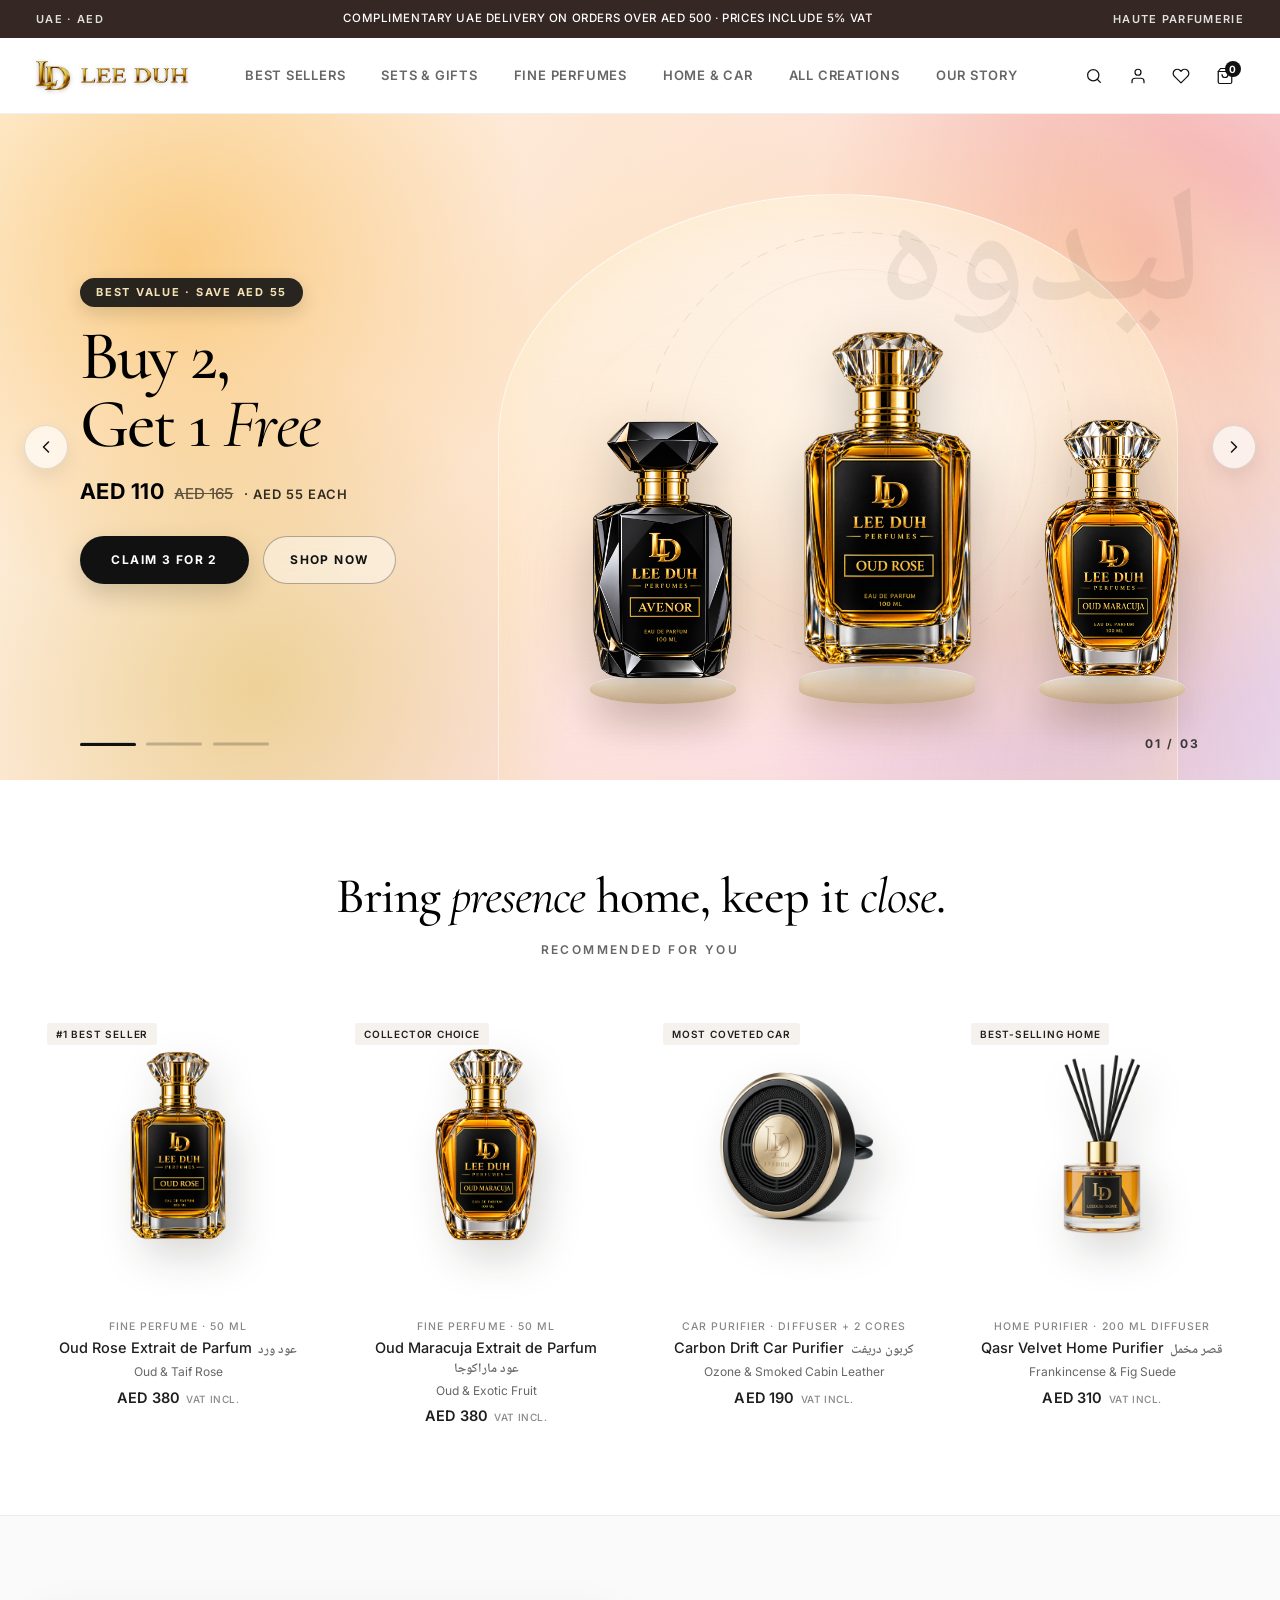
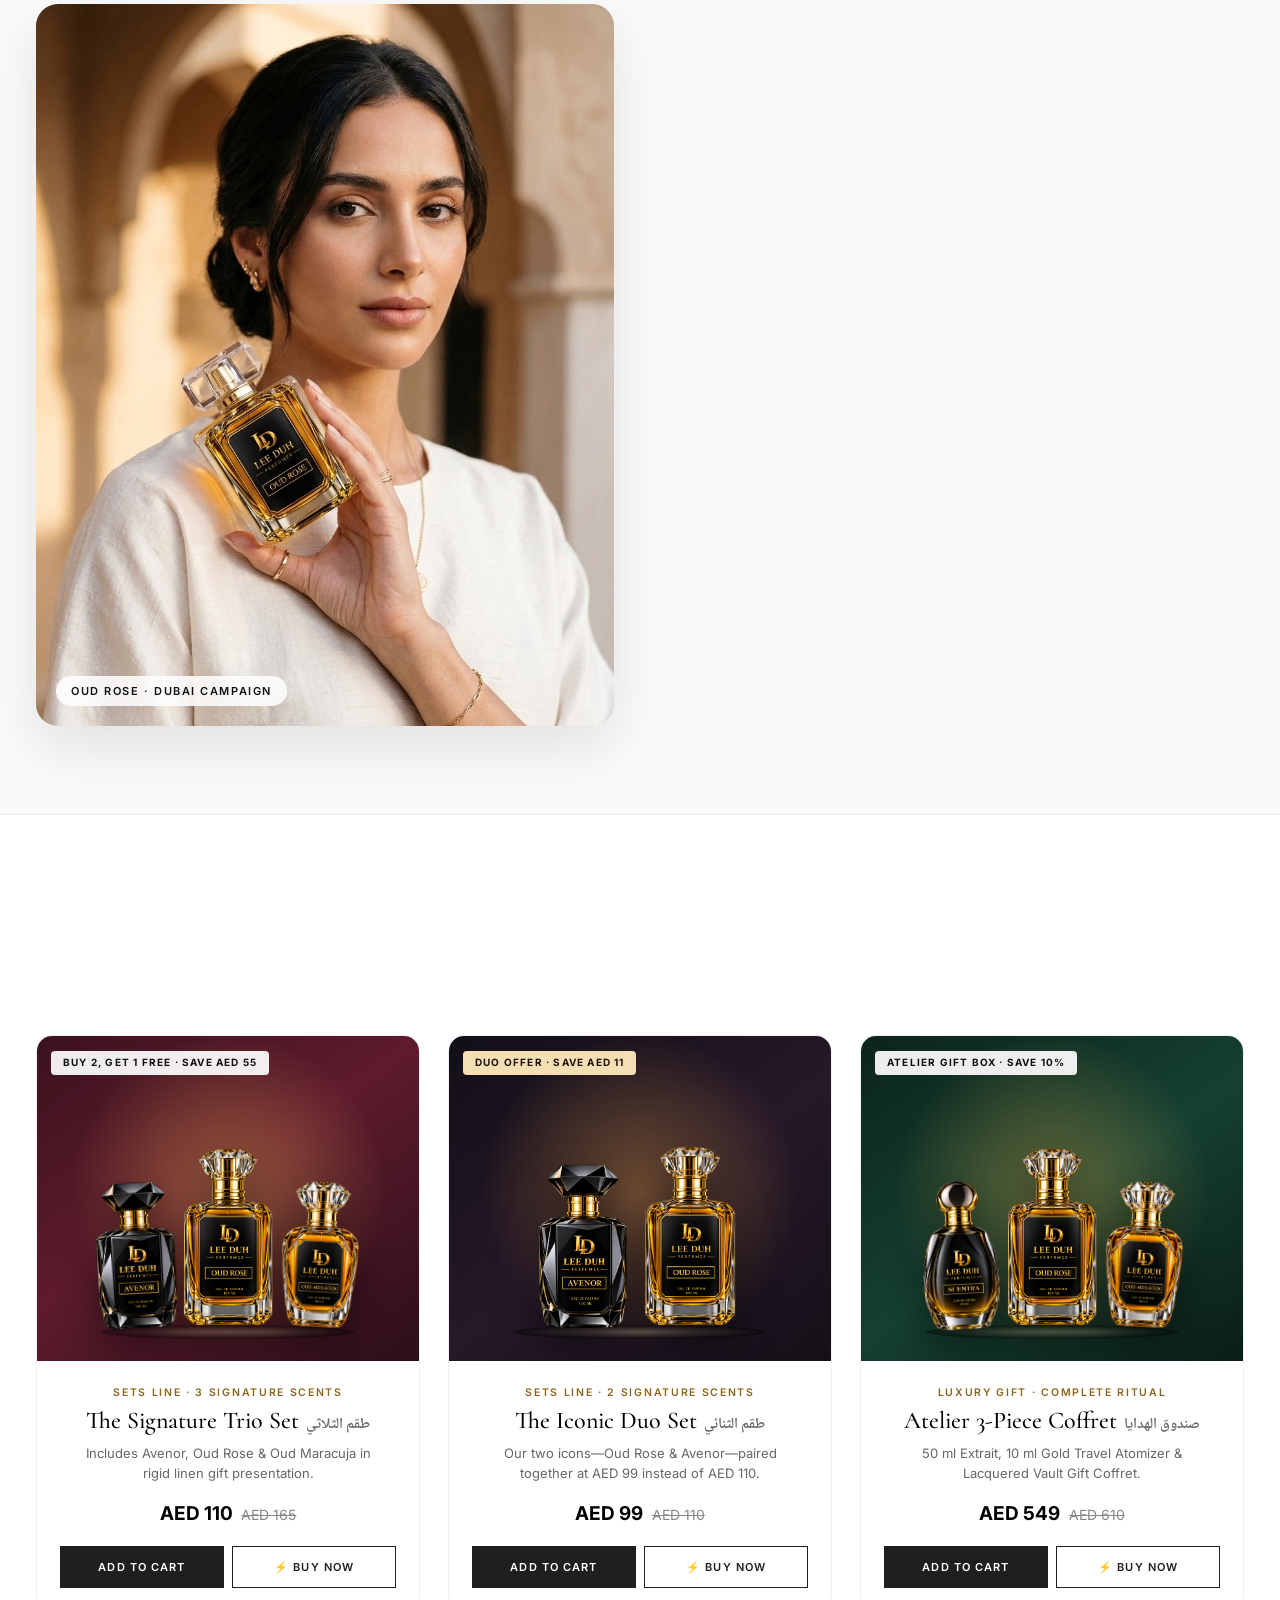
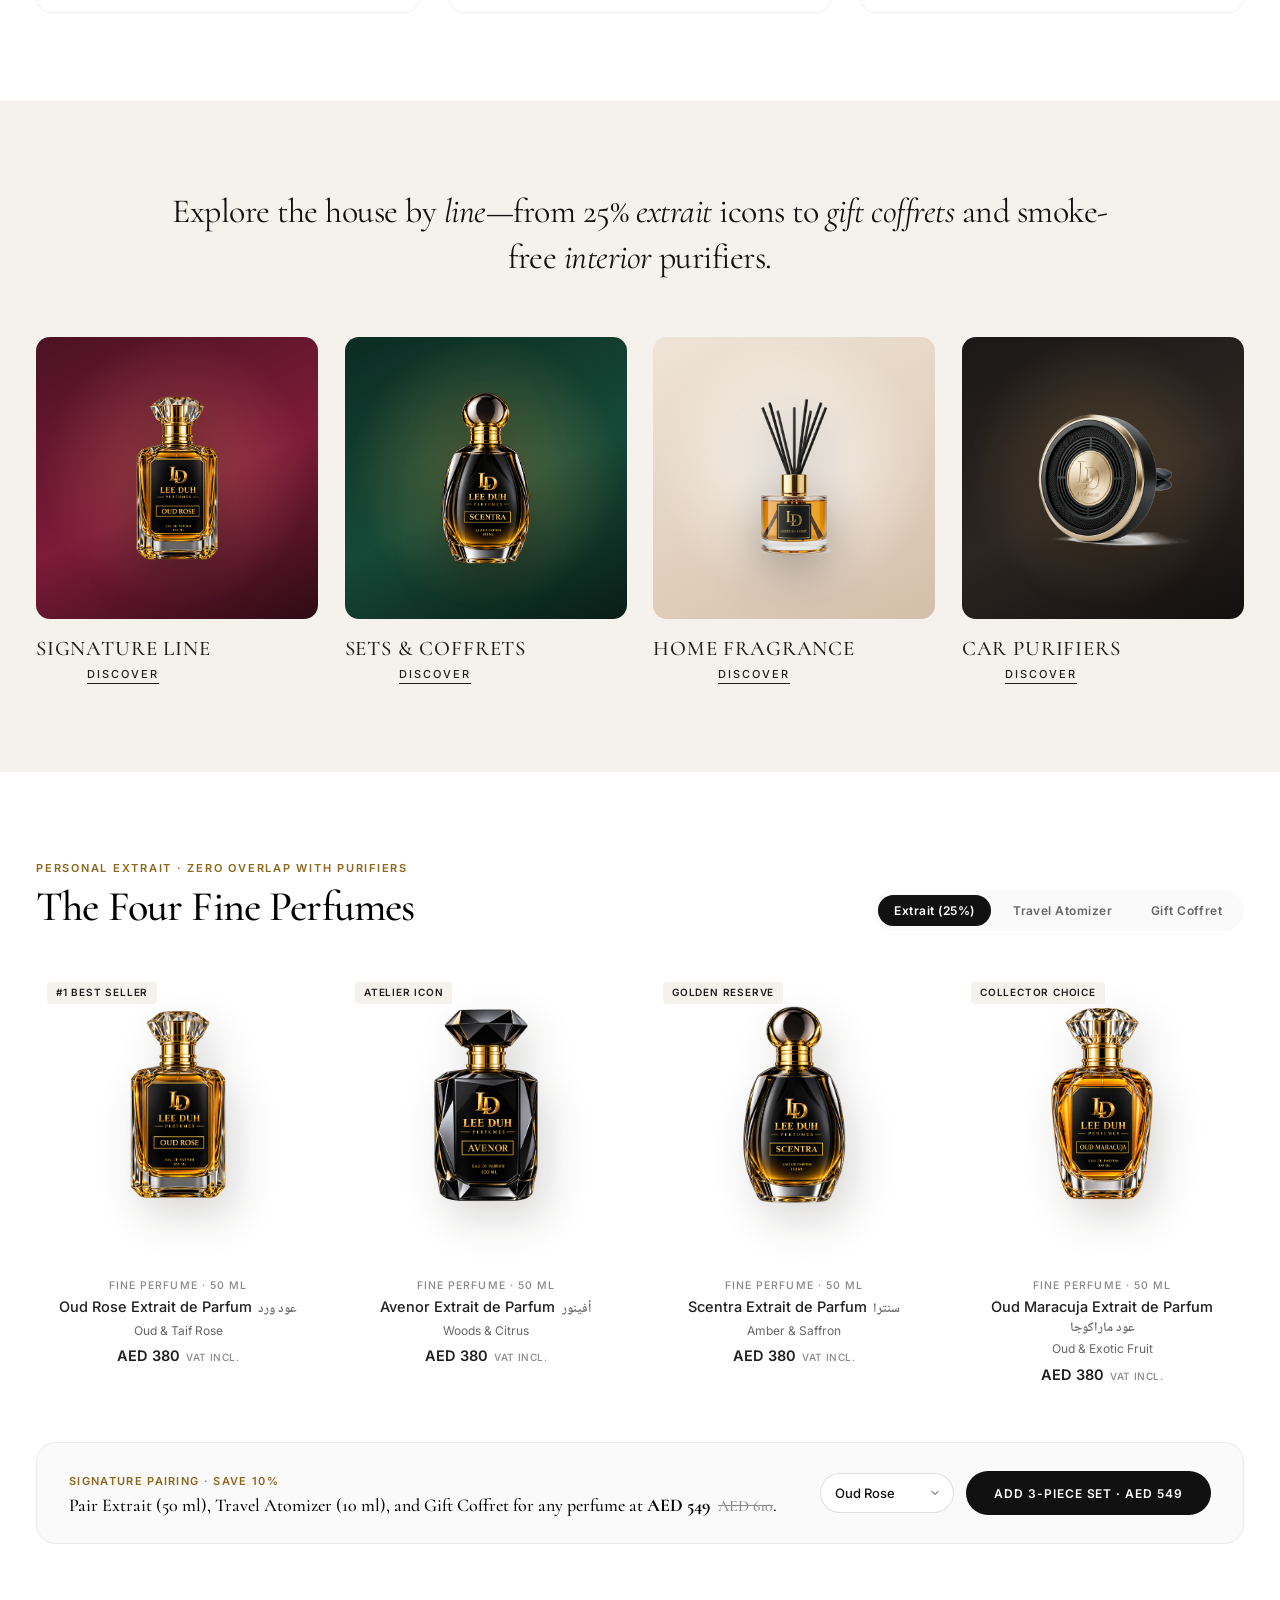
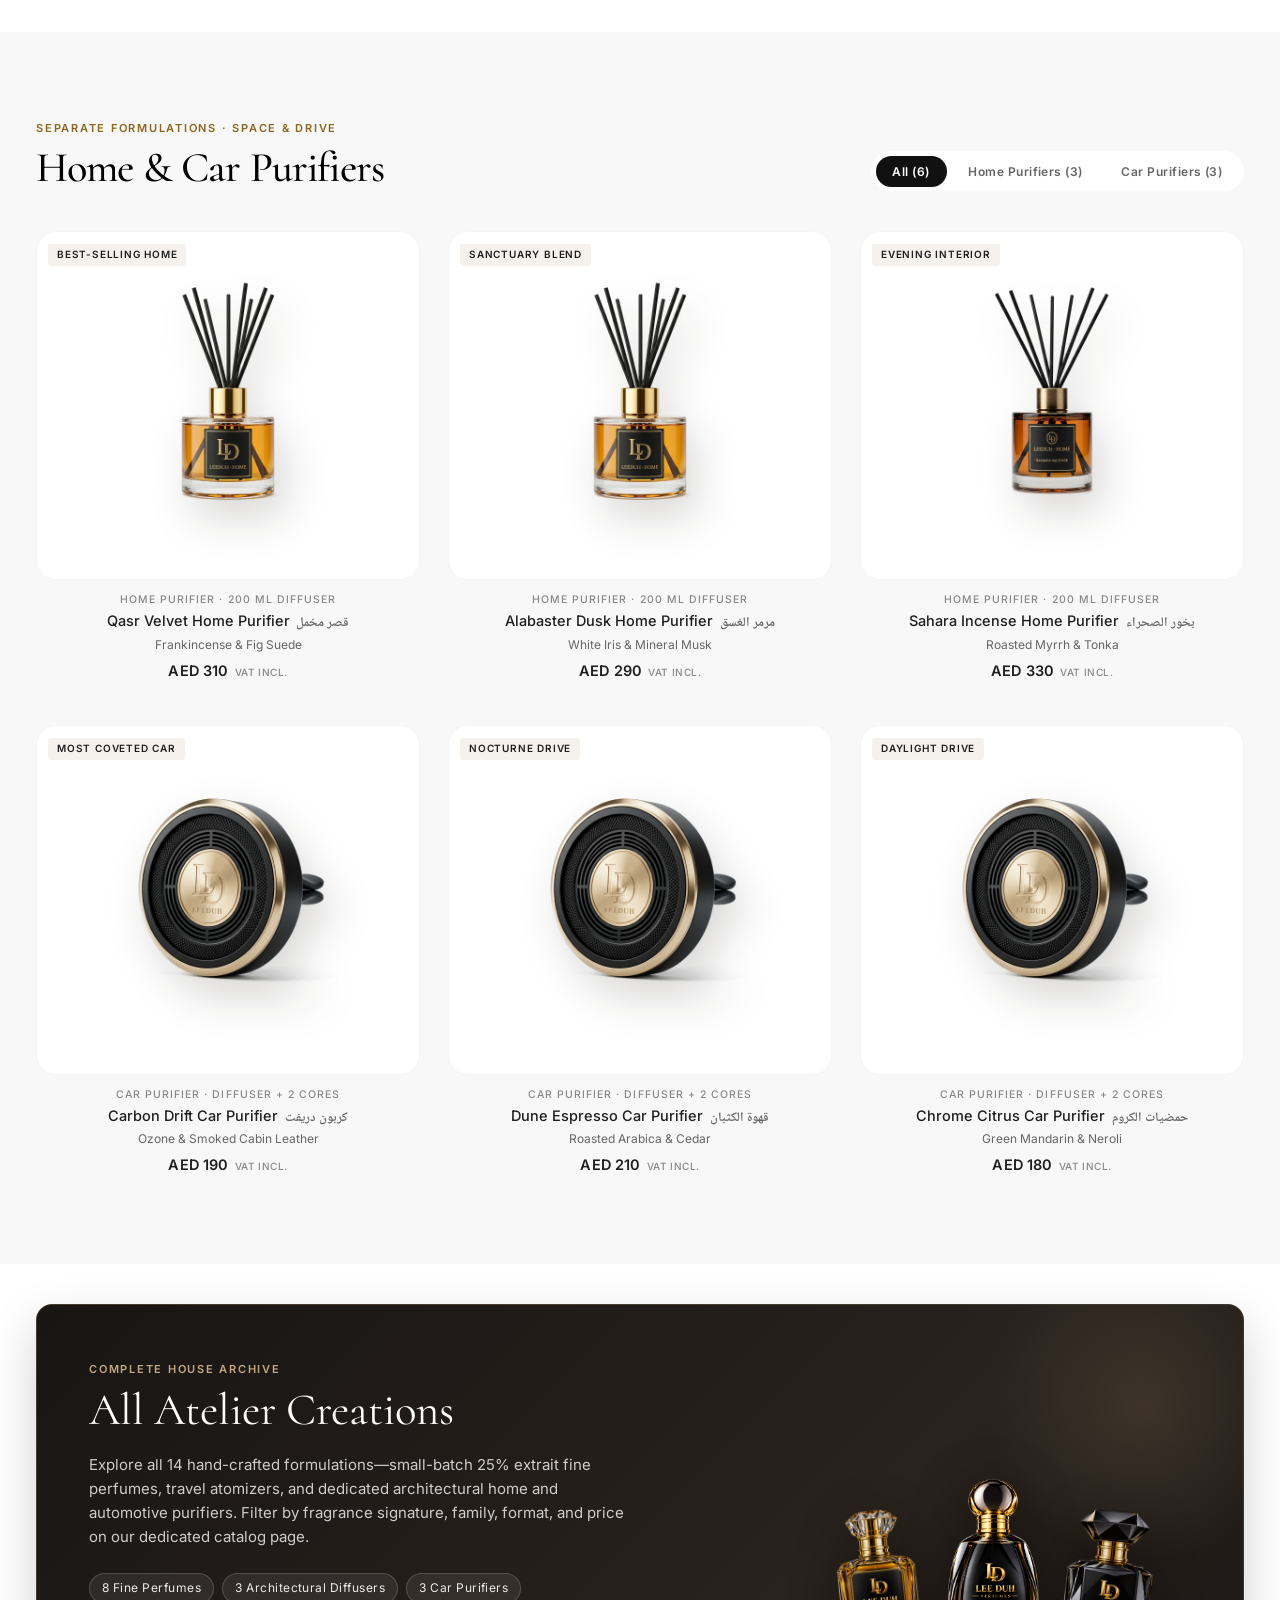
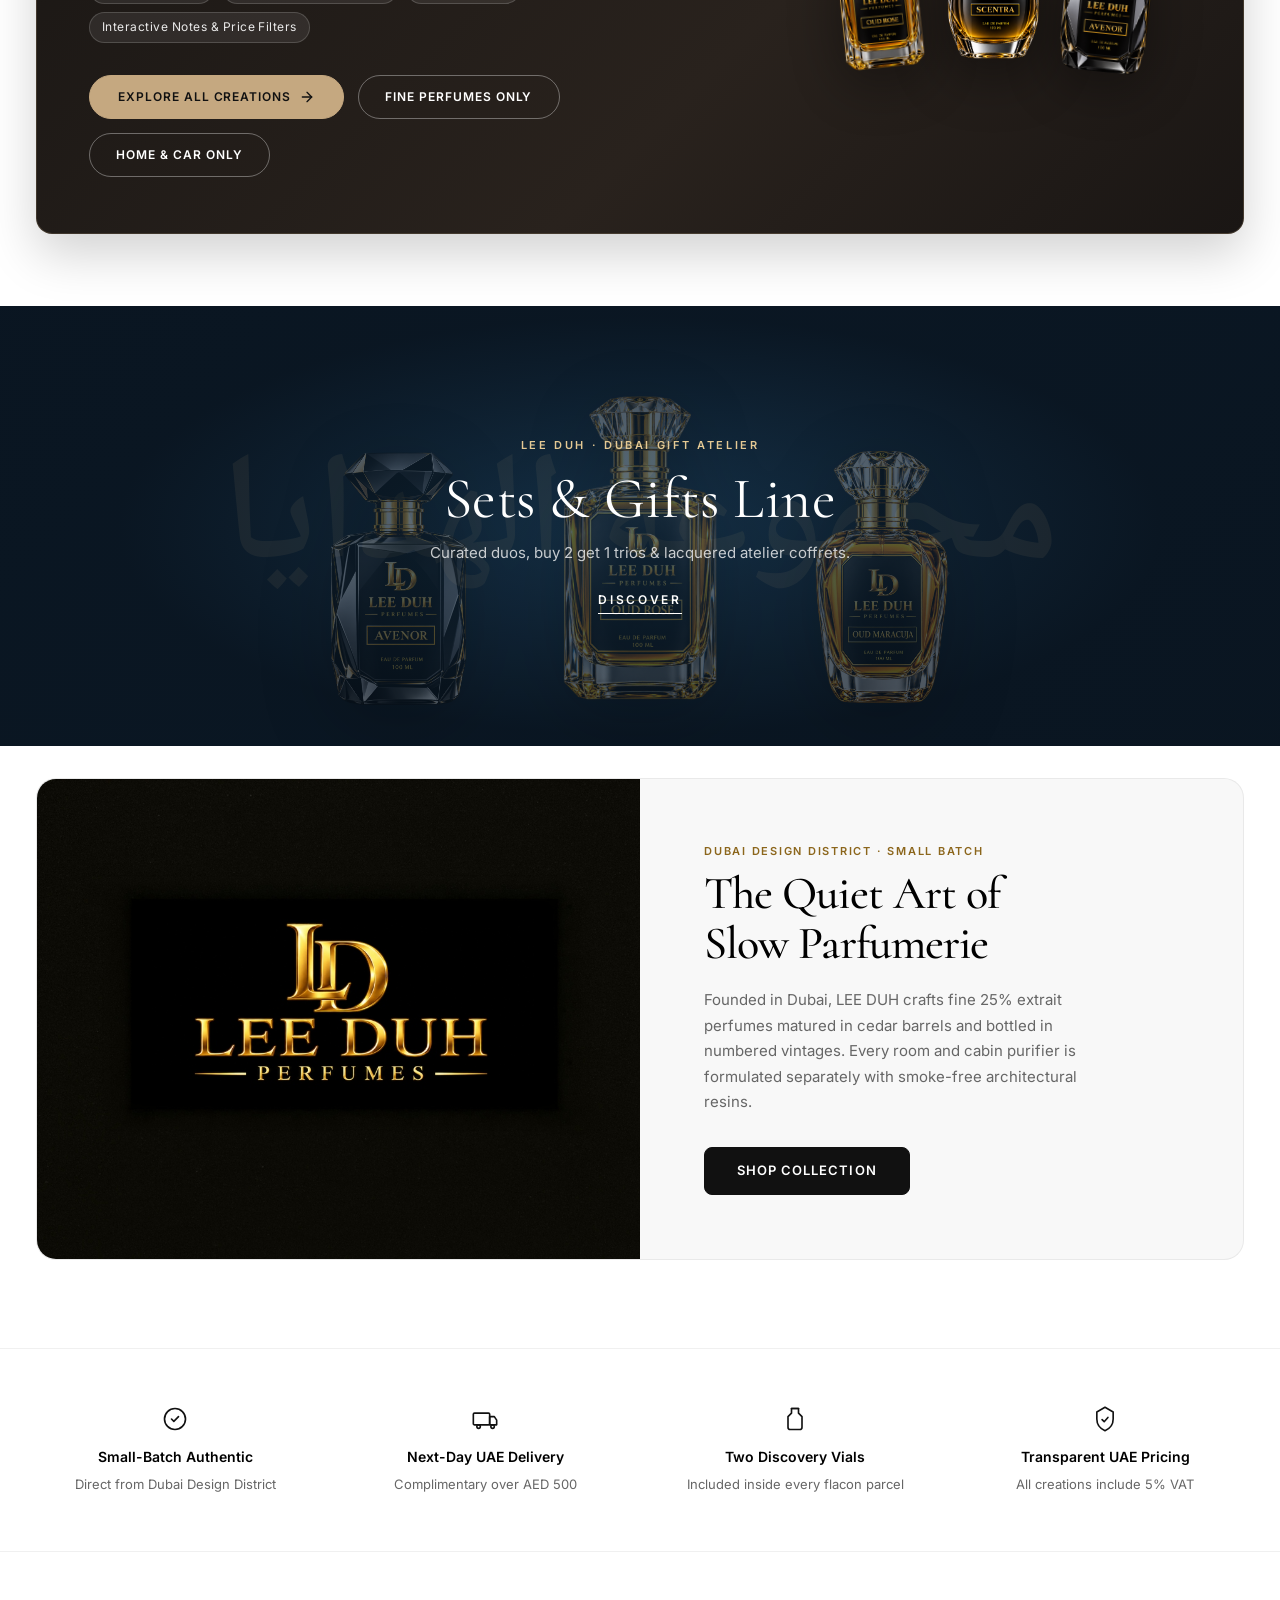
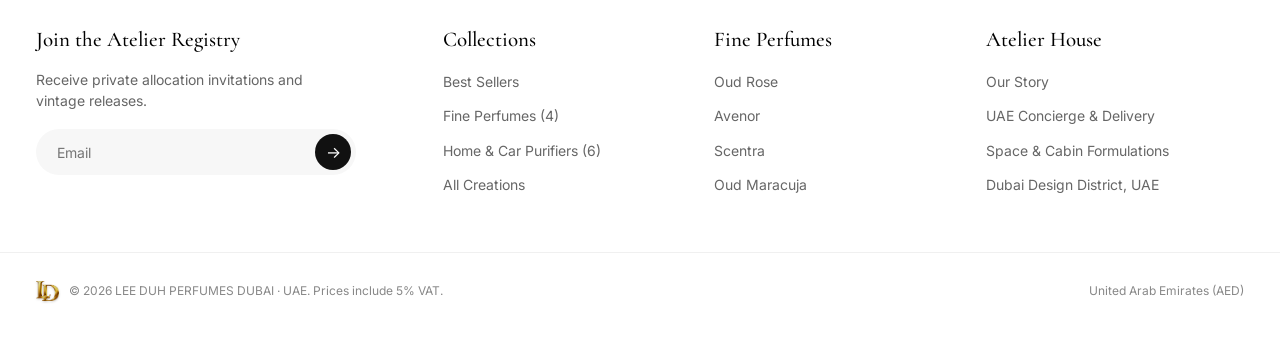
==== commit be7ffcae: "Move All Creations to separate page with sort, filters, and search" ====
--- a/index.html
+++ b/index.html
@@ -130,7 +130,7 @@
         <a href="#bundles" class="nav-link" data-section="bundles">Sets &amp; Gifts</a>
         <a href="#perfumes" class="nav-link" data-section="perfumes">Fine Perfumes</a>
         <a href="#purifiers" class="nav-link" data-section="purifiers">Home &amp; Car</a>
-        <a href="#catalog" class="nav-link" data-section="catalog">All Creations</a>
+        <a href="shop.html" class="nav-link">All Creations</a>
         <a href="#about" class="nav-link" data-section="about">Our Story</a>
       </nav>
 
@@ -187,7 +187,7 @@
         <a href="#bundles" class="mobile-nav-link" data-section="bundles">Sets &amp; Gifts</a>
         <a href="#perfumes" class="mobile-nav-link" data-section="perfumes">Fine Perfumes</a>
         <a href="#purifiers" class="mobile-nav-link" data-section="purifiers">Home &amp; Car Purifiers</a>
-        <a href="#catalog" class="mobile-nav-link" data-section="catalog">All Creations</a>
+        <a href="shop.html" class="mobile-nav-link">All Creations</a>
         <a href="#about" class="mobile-nav-link" data-section="about">Our Story</a>
       </nav>
       <div class="mobile-drawer-footer-actions">
@@ -596,60 +596,39 @@
       </div>
     </section>
 
-    <!-- 6. Filterable All Creations Catalog (14 Creations, #FFFFFF) -->
-    <section class="boutique-section" id="catalog" aria-label="All Atelier Creations">
+    <!-- 6. Dedicated All Creations Archive Showcase Banner -->
+    <section class="boutique-section archive-teaser-section" id="archiveTeaser" aria-label="Explore Full Creations Archive">
       <div class="container">
-        <div class="section-head-row is-wrap">
-          <div>
+        <div class="archive-teaser-card">
+          <div class="archive-teaser-content">
             <span class="section-kicker">Complete House Archive</span>
-            <h2 class="section-title">All Creations</h2>
-          </div>
-          <span class="catalog-count-label" id="catalogResultCount" aria-live="polite">14 creations</span>
-        </div>
-
-        <div class="catalog-controls-bar">
-          <div class="search-field-wrap">
-            <svg width="16" height="16" viewBox="0 0 24 24" fill="none" stroke="currentColor" stroke-width="1.8" stroke-linecap="round" stroke-linejoin="round" aria-hidden="true">
-              <circle cx="11" cy="11" r="8"></circle>
-              <line x1="21" y1="21" x2="16.65" y2="16.65"></line>
-            </svg>
-            <input type="search" id="catalogSearchInput" class="clean-search-input" placeholder="Search perfume, purifier, or note (e.g. oud, espresso, velvet)..." aria-label="Search creations">
-            <button type="button" id="catalogSearchClear" class="search-clear-btn" aria-label="Clear search" hidden>&times;</button>
-          </div>
-
-          <div class="sort-field-wrap">
-            <label for="catalogSortSelect" class="sort-text-label">Sort</label>
-            <select id="catalogSortSelect" class="clean-select" aria-label="Sort products">
-              <option value="featured">Curated</option>
-              <option value="bestselling">Best Selling</option>
-              <option value="price-asc">Price: Low to High</option>
-              <option value="price-desc">Price: High to Low</option>
-              <option value="name-asc">Name: A–Z</option>
-            </select>
-          </div>
-        </div>
-
-        <div class="catalog-pills-strip">
-          <div class="pill-group" id="catalogCategoryFilters" role="group" aria-label="Filter by collection">
-            <button type="button" class="filter-chip active" data-category="all">All Lines</button>
-            <button type="button" class="filter-chip" data-category="perfume">Fine Perfumes (8)</button>
-            <button type="button" class="filter-chip" data-category="home-purifier">Home Purifiers (3)</button>
-            <button type="button" class="filter-chip" data-category="car-purifier">Car Purifiers (3)</button>
-          </div>
-
-          <div class="pill-group" id="catalogScentFilters" role="group" aria-label="Filter by signature">
-            <button type="button" class="filter-chip active" data-scent="all">All Signatures</button>
-            <button type="button" class="filter-chip" data-scent="oud-rose">Oud Rose</button>
-            <button type="button" class="filter-chip" data-scent="avenor">Avenor</button>
-            <button type="button" class="filter-chip" data-scent="scentra">Scentra</button>
-            <button type="button" class="filter-chip" data-scent="oud-maracuja">Oud Maracuja</button>
-            <button type="button" class="filter-chip" data-scent="ambient-purifiers">Home &amp; Car Blends</button>
-          </div>
-
-          <button type="button" class="reset-link-btn" id="catalogResetBtn" hidden>Reset Filters</button>
-        </div>
-
-        <div class="product-grid-4" id="catalogGrid"></div>
+            <h2 class="archive-teaser-title">All Atelier Creations</h2>
+            <p class="archive-teaser-desc">
+              Explore all 14 hand-crafted formulations—small-batch 25% extrait fine perfumes, travel atomizers, and dedicated architectural home and automotive purifiers. Filter by fragrance signature, family, format, and price on our dedicated catalog page.
+            </p>
+            <div class="archive-teaser-features">
+              <span class="archive-pill">8 Fine Perfumes</span>
+              <span class="archive-pill">3 Architectural Diffusers</span>
+              <span class="archive-pill">3 Car Purifiers</span>
+              <span class="archive-pill">Interactive Notes &amp; Price Filters</span>
+            </div>
+            <div class="archive-teaser-actions">
+              <a href="shop.html" class="btn-pill-dark archive-explore-btn">
+                <span>Explore All Creations</span>
+                <svg width="16" height="16" viewBox="0 0 24 24" fill="none" stroke="currentColor" stroke-width="2" stroke-linecap="round" stroke-linejoin="round" aria-hidden="true"><line x1="5" y1="12" x2="19" y2="12"></line><polyline points="12 5 19 12 12 19"></polyline></svg>
+              </a>
+              <a href="shop.html?category=perfume" class="btn-pill-outline archive-explore-btn">Fine Perfumes Only</a>
+              <a href="shop.html?category=home-purifier" class="btn-pill-outline archive-explore-btn">Home &amp; Car Only</a>
+            </div>
+          </div>
+          <div class="archive-teaser-visual" aria-hidden="true">
+            <div class="teaser-bottles-cluster">
+              <img src="bottle-oud-rose.png" alt="" class="teaser-bottle b1" width="110" height="220" loading="lazy">
+              <img src="bottle-scentra.png" alt="" class="teaser-bottle b2" width="120" height="240" loading="lazy">
+              <img src="bottle-avenor.png" alt="" class="teaser-bottle b3" width="110" height="220" loading="lazy">
+            </div>
+          </div>
+        </div>
       </div>
     </section>
 
@@ -751,7 +730,7 @@
           <li><a href="#bestsellers">Best Sellers</a></li>
           <li><a href="#perfumes">Fine Perfumes (4)</a></li>
           <li><a href="#purifiers">Home &amp; Car Purifiers (6)</a></li>
-          <li><a href="#catalog">All Creations</a></li>
+          <li><a href="shop.html">All Creations</a></li>
         </ul>
       </div>
 
--- a/styles.css
+++ b/styles.css
@@ -4113,3 +4113,825 @@
     transition-duration: 0.001ms !important;
   }
 }
+
+/* ==========================================================================
+   16. Dedicated All Creations Shop Page & Filter Sidebar (#shop.html)
+   ========================================================================== */
+
+.page-shop {
+  background-color: var(--bg-page);
+}
+
+.shop-hero-banner {
+  background: linear-gradient(180deg, #fbf9f6 0%, #ffffff 100%);
+  border-bottom: 1px solid var(--border-subtle);
+  padding: 3.25rem 0 2rem;
+  margin-bottom: 2rem;
+}
+
+.shop-hero-inner {
+  display: flex;
+  flex-direction: column;
+  gap: 0.65rem;
+}
+
+.shop-breadcrumb {
+  display: inline-flex;
+  align-items: center;
+  gap: 0.5rem;
+  font-size: 0.75rem;
+  letter-spacing: 0.06em;
+  text-transform: uppercase;
+  color: var(--ink-muted);
+}
+
+.shop-breadcrumb a {
+  color: var(--ink-secondary);
+  transition: color 0.18s ease;
+  text-decoration: none;
+}
+
+.shop-breadcrumb a:hover {
+  color: var(--ink-primary);
+}
+
+.shop-breadcrumb span[aria-current="page"] {
+  color: var(--ink-primary);
+  font-weight: 500;
+}
+
+.shop-page-title {
+  font-family: var(--font-serif);
+  font-size: clamp(2.25rem, 4vw, 3.25rem);
+  font-weight: 400;
+  line-height: 1.1;
+  color: var(--ink-primary);
+  margin: 0;
+  letter-spacing: -0.015em;
+}
+
+.shop-page-title em {
+  font-style: italic;
+  font-weight: 400;
+  color: var(--accent-champagne-hover);
+}
+
+.shop-page-subtitle {
+  font-size: 0.9375rem;
+  color: var(--ink-secondary);
+  max-width: 620px;
+  line-height: 1.5;
+  margin: 0;
+}
+
+/* Shop Toolbar */
+.shop-toolbar {
+  display: flex;
+  align-items: center;
+  justify-content: space-between;
+  gap: 1.25rem;
+  padding: 1rem 0 1.5rem;
+  border-bottom: 1px solid var(--border-subtle);
+  margin-bottom: 2rem;
+  flex-wrap: wrap;
+}
+
+.shop-search-wrap {
+  flex: 1 1 320px;
+  max-width: 460px;
+  position: relative;
+  display: flex;
+  align-items: center;
+}
+
+.shop-search-wrap svg {
+  position: absolute;
+  left: 1.15rem;
+  color: var(--ink-muted);
+  pointer-events: none;
+}
+
+.clean-search-input {
+  width: 100%;
+  height: 44px;
+  padding: 0 2.5rem 0 2.85rem;
+  font-family: var(--font-sans);
+  font-size: 0.875rem;
+  background-color: #fafafa;
+  border: 1px solid var(--border-medium);
+  border-radius: 999px;
+  color: var(--ink-primary);
+  outline: none;
+  transition: all 0.2s ease;
+}
+
+.clean-search-input::placeholder {
+  color: var(--ink-muted);
+  font-size: 0.8125rem;
+}
+
+.clean-search-input:focus {
+  background-color: #ffffff;
+  border-color: var(--ink-primary);
+  box-shadow: 0 0 0 3px rgba(0, 0, 0, 0.05);
+}
+
+.search-clear-btn {
+  position: absolute;
+  right: 1rem;
+  background: none;
+  border: none;
+  font-size: 1.2rem;
+  color: var(--ink-muted);
+  cursor: pointer;
+  padding: 0;
+  line-height: 1;
+}
+
+.search-clear-btn:hover {
+  color: var(--ink-primary);
+}
+
+.shop-toolbar-right {
+  display: flex;
+  align-items: center;
+  gap: 1.5rem;
+  flex-wrap: wrap;
+}
+
+.shop-filter-toggle-btn {
+  display: none;
+  align-items: center;
+  gap: 0.5rem;
+  padding: 0.55rem 1.1rem;
+  background-color: #ffffff;
+  border: 1px solid var(--border-medium);
+  border-radius: 999px;
+  font-family: var(--font-sans);
+  font-size: 0.8125rem;
+  font-weight: 500;
+  color: var(--ink-primary);
+  cursor: pointer;
+  transition: all 0.2s ease;
+}
+
+.shop-filter-toggle-btn:hover {
+  background-color: #f7f7f7;
+  border-color: var(--ink-primary);
+}
+
+.filter-count-pill {
+  display: inline-flex;
+  align-items: center;
+  justify-content: center;
+  min-width: 18px;
+  height: 18px;
+  padding: 0 5px;
+  background-color: var(--ink-primary);
+  color: #ffffff;
+  border-radius: 999px;
+  font-size: 0.6875rem;
+  font-weight: 600;
+  line-height: 1;
+}
+
+.catalog-count-label {
+  font-size: 0.8125rem;
+  color: var(--ink-secondary);
+  font-weight: 500;
+  letter-spacing: 0.02em;
+}
+
+.sort-field-wrap {
+  display: flex;
+  align-items: center;
+  gap: 0.5rem;
+}
+
+.sort-text-label {
+  font-size: 0.75rem;
+  text-transform: uppercase;
+  letter-spacing: 0.06em;
+  color: var(--ink-muted);
+  font-weight: 500;
+}
+
+.clean-select {
+  height: 40px;
+  padding: 0 2rem 0 0.85rem;
+  background: #ffffff url("data:image/svg+xml;utf8,<svg xmlns='http://www.w3.org/2000/svg' width='12' height='12' viewBox='0 0 24 24' fill='none' stroke='%23333333' stroke-width='2' stroke-linecap='round' stroke-linejoin='round'><polyline points='6 9 12 15 18 9'/></svg>") no-repeat right 0.75rem center;
+  border: 1px solid var(--border-medium);
+  border-radius: 999px;
+  font-family: var(--font-sans);
+  font-size: 0.8125rem;
+  color: var(--ink-primary);
+  cursor: pointer;
+  outline: none;
+  appearance: none;
+  -webkit-appearance: none;
+  transition: border-color 0.2s ease;
+}
+
+.clean-select:focus {
+  border-color: var(--ink-primary);
+}
+
+/* Shop Layout Grid (Sticky Sidebar + Results Column) */
+.shop-layout-grid {
+  display: grid;
+  grid-template-columns: 280px minmax(0, 1fr);
+  gap: 3rem;
+  align-items: start;
+  margin-bottom: 4rem;
+}
+
+/* Sidebar Styles */
+.shop-filter-sidebar {
+  position: sticky;
+  top: 92px;
+  max-height: calc(100vh - 110px);
+  overflow-y: auto;
+  padding-right: 0.75rem;
+  scrollbar-width: thin;
+  scrollbar-color: var(--border-medium) transparent;
+}
+
+.shop-filter-sidebar::-webkit-scrollbar {
+  width: 4px;
+}
+
+.shop-filter-sidebar::-webkit-scrollbar-thumb {
+  background: var(--border-medium);
+  border-radius: 4px;
+}
+
+.filter-sidebar-head {
+  display: flex;
+  align-items: center;
+  justify-content: space-between;
+  padding-bottom: 1rem;
+  border-bottom: 1px solid var(--border-medium);
+  margin-bottom: 0.5rem;
+}
+
+.filter-sidebar-title {
+  font-family: var(--font-sans);
+  font-size: 0.875rem;
+  font-weight: 700;
+  text-transform: uppercase;
+  letter-spacing: 0.08em;
+  color: var(--ink-primary);
+  margin: 0;
+}
+
+.filter-sidebar-head-actions {
+  display: flex;
+  align-items: center;
+  gap: 0.75rem;
+}
+
+.filter-mobile-close {
+  display: none;
+  background: none;
+  border: none;
+  font-size: 1.5rem;
+  line-height: 1;
+  color: var(--ink-primary);
+  cursor: pointer;
+}
+
+.filter-group {
+  padding: 1.25rem 0;
+  border-bottom: 1px solid var(--border-subtle);
+}
+
+.filter-group:last-of-type {
+  border-bottom: none;
+}
+
+.filter-group-head {
+  display: flex;
+  align-items: center;
+  justify-content: space-between;
+  margin-bottom: 0.85rem;
+}
+
+.filter-group-title {
+  font-family: var(--font-sans);
+  font-size: 0.75rem;
+  font-weight: 600;
+  text-transform: uppercase;
+  letter-spacing: 0.08em;
+  color: var(--ink-primary);
+  margin: 0 0 0.85rem;
+}
+
+.filter-group-head .filter-group-title {
+  margin-bottom: 0;
+}
+
+.price-slider-readout {
+  font-size: 0.8125rem;
+  font-weight: 600;
+  color: var(--accent-champagne-hover);
+  letter-spacing: 0.02em;
+}
+
+.filter-options-stack {
+  display: flex;
+  flex-direction: column;
+  gap: 0.45rem;
+}
+
+.filter-options-wrap {
+  display: flex;
+  flex-wrap: wrap;
+  gap: 0.45rem;
+}
+
+.filter-chip {
+  display: inline-flex;
+  align-items: center;
+  justify-content: space-between;
+  gap: 0.5rem;
+  padding: 0.45rem 0.85rem;
+  font-family: var(--font-sans);
+  font-size: 0.8125rem;
+  font-weight: 400;
+  color: var(--ink-secondary);
+  background-color: #ffffff;
+  border: 1px solid var(--border-medium);
+  border-radius: 999px;
+  cursor: pointer;
+  transition: all 0.18s ease;
+  text-align: left;
+}
+
+.filter-chip:hover {
+  color: var(--ink-primary);
+  background-color: #f7f7f7;
+  border-color: var(--ink-primary);
+}
+
+.filter-chip.active {
+  background-color: var(--ink-primary);
+  color: #ffffff;
+  border-color: var(--ink-primary);
+  font-weight: 500;
+}
+
+.filter-opt-count {
+  font-size: 0.6875rem;
+  padding: 0.1rem 0.45rem;
+  border-radius: 999px;
+  background-color: #f0f0f0;
+  color: var(--ink-muted);
+  font-weight: 500;
+}
+
+.filter-chip.active .filter-opt-count {
+  background-color: rgba(255, 255, 255, 0.22);
+  color: #ffffff;
+}
+
+/* Price Range Slider */
+.price-slider-wrap {
+  margin-bottom: 1rem;
+}
+
+.clean-range-slider {
+  width: 100%;
+  height: 5px;
+  -webkit-appearance: none;
+  appearance: none;
+  background: #e6e6e6;
+  border-radius: 5px;
+  outline: none;
+  cursor: pointer;
+  margin: 0.75rem 0 0.5rem;
+}
+
+.clean-range-slider::-webkit-slider-thumb {
+  -webkit-appearance: none;
+  appearance: none;
+  width: 18px;
+  height: 18px;
+  border-radius: 50%;
+  background: var(--ink-primary);
+  cursor: pointer;
+  border: 2px solid #ffffff;
+  box-shadow: 0 2px 6px rgba(0, 0, 0, 0.2);
+  transition: transform 0.15s ease;
+}
+
+.clean-range-slider::-webkit-slider-thumb:hover {
+  transform: scale(1.15);
+}
+
+.clean-range-slider::-moz-range-thumb {
+  width: 18px;
+  height: 18px;
+  border-radius: 50%;
+  background: var(--ink-primary);
+  cursor: pointer;
+  border: 2px solid #ffffff;
+  box-shadow: 0 2px 6px rgba(0, 0, 0, 0.2);
+}
+
+.price-slider-scale {
+  display: flex;
+  justify-content: space-between;
+  font-size: 0.6875rem;
+  color: var(--ink-muted);
+  letter-spacing: 0.02em;
+}
+
+.filter-sidebar-mobile-footer {
+  display: none;
+  padding-top: 1.5rem;
+  margin-top: auto;
+}
+
+/* Active Filters Pills Bar */
+.active-filters-bar {
+  padding: 0.5rem 0 1.25rem;
+  margin-bottom: 1.5rem;
+  border-bottom: 1px solid var(--border-subtle);
+}
+
+.active-pills-inner {
+  display: flex;
+  flex-wrap: wrap;
+  align-items: center;
+  gap: 0.5rem;
+}
+
+.active-pills-label {
+  font-size: 0.75rem;
+  font-weight: 600;
+  text-transform: uppercase;
+  letter-spacing: 0.06em;
+  color: var(--ink-muted);
+  margin-right: 0.25rem;
+}
+
+.active-filter-tag {
+  display: inline-flex;
+  align-items: center;
+  gap: 0.45rem;
+  padding: 0.35rem 0.75rem;
+  background-color: #f5f5f5;
+  border: 1px solid var(--border-medium);
+  border-radius: 999px;
+  font-family: var(--font-sans);
+  font-size: 0.75rem;
+  color: var(--ink-primary);
+  cursor: pointer;
+  transition: all 0.15s ease;
+}
+
+.active-filter-tag:hover {
+  background-color: #ebebeb;
+  border-color: var(--ink-primary);
+}
+
+.active-filter-tag .remove-x {
+  font-size: 1rem;
+  line-height: 0.8;
+  color: var(--ink-muted);
+}
+
+.active-filter-tag:hover .remove-x {
+  color: var(--ink-primary);
+}
+
+.active-filter-clear-all {
+  background: none;
+  border: none;
+  font-family: var(--font-sans);
+  font-size: 0.75rem;
+  font-weight: 500;
+  color: var(--ink-secondary);
+  text-decoration: underline;
+  cursor: pointer;
+  padding: 0.35rem 0.5rem;
+  transition: color 0.15s ease;
+}
+
+.active-filter-clear-all:hover {
+  color: var(--ink-primary);
+}
+
+/* Catalog Grid & Empty State */
+.shop-catalog-grid {
+  display: grid;
+  grid-template-columns: repeat(3, minmax(0, 1fr));
+  gap: 2.25rem 1.5rem;
+}
+
+.catalog-empty-state {
+  grid-column: 1 / -1;
+  text-align: center;
+  padding: 4.5rem 1.5rem;
+  background: #fafafa;
+  border-radius: 12px;
+  border: 1px dashed var(--border-medium);
+  margin: 1.5rem 0;
+}
+
+.catalog-empty-icon {
+  font-size: 2rem;
+  color: var(--accent-champagne);
+  margin-bottom: 0.75rem;
+  line-height: 1;
+}
+
+.catalog-empty-title {
+  font-family: var(--font-serif);
+  font-size: 1.625rem;
+  font-weight: 500;
+  color: var(--ink-primary);
+  margin: 0 0 0.5rem;
+}
+
+.catalog-empty-sub {
+  font-size: 0.875rem;
+  color: var(--ink-secondary);
+  max-width: 440px;
+  margin: 0 auto 1.5rem;
+  line-height: 1.5;
+}
+
+/* ==========================================================================
+   17. Archive Teaser Banner on Home Page (index.html)
+   ========================================================================== */
+
+.archive-teaser-section {
+  padding: 2.5rem 0 4.5rem;
+}
+
+.archive-teaser-card {
+  background: linear-gradient(135deg, #181513 0%, #29221d 60%, #1a1614 100%);
+  color: #ffffff;
+  border-radius: 16px;
+  padding: 3.5rem 3.25rem;
+  display: grid;
+  grid-template-columns: 1.25fr 0.75fr;
+  gap: 3rem;
+  align-items: center;
+  position: relative;
+  overflow: hidden;
+  box-shadow: 0 20px 50px rgba(0, 0, 0, 0.18);
+  border: 1px solid rgba(197, 168, 128, 0.22);
+}
+
+.archive-teaser-card::before {
+  content: '';
+  position: absolute;
+  top: -60px;
+  right: -60px;
+  width: 320px;
+  height: 320px;
+  background: radial-gradient(circle, rgba(197, 168, 128, 0.15) 0%, transparent 70%);
+  border-radius: 50%;
+  pointer-events: none;
+}
+
+.archive-teaser-content {
+  position: relative;
+  z-index: 1;
+}
+
+.archive-teaser-content .section-kicker {
+  color: var(--accent-champagne);
+  margin-bottom: 0.5rem;
+}
+
+.archive-teaser-title {
+  font-family: var(--font-serif);
+  font-size: clamp(2rem, 3.5vw, 2.85rem);
+  font-weight: 400;
+  line-height: 1.15;
+  color: #ffffff;
+  margin: 0 0 1rem;
+}
+
+.archive-teaser-desc {
+  font-size: 0.9375rem;
+  line-height: 1.6;
+  color: rgba(255, 255, 255, 0.78);
+  margin: 0 0 1.5rem;
+  max-width: 540px;
+}
+
+.archive-teaser-features {
+  display: flex;
+  flex-wrap: wrap;
+  gap: 0.5rem;
+  margin-bottom: 2rem;
+}
+
+.archive-pill {
+  font-size: 0.75rem;
+  letter-spacing: 0.04em;
+  padding: 0.35rem 0.75rem;
+  background: rgba(255, 255, 255, 0.08);
+  border: 1px solid rgba(255, 255, 255, 0.16);
+  border-radius: 999px;
+  color: rgba(255, 255, 255, 0.9);
+}
+
+.archive-teaser-actions {
+  display: flex;
+  flex-wrap: wrap;
+  gap: 0.85rem;
+  align-items: center;
+}
+
+.archive-explore-btn {
+  display: inline-flex;
+  align-items: center;
+  gap: 0.5rem;
+  text-decoration: none;
+}
+
+.archive-teaser-actions .btn-pill-dark {
+  background-color: var(--accent-champagne);
+  color: #111111;
+  font-weight: 600;
+  border: 1px solid var(--accent-champagne);
+}
+
+.archive-teaser-actions .btn-pill-dark:hover {
+  background-color: #ffffff;
+  border-color: #ffffff;
+}
+
+.archive-teaser-actions .btn-pill-outline {
+  color: #ffffff;
+  border-color: rgba(255, 255, 255, 0.35);
+  background: transparent;
+}
+
+.archive-teaser-actions .btn-pill-outline:hover {
+  background: rgba(255, 255, 255, 0.12);
+  border-color: #ffffff;
+}
+
+.archive-teaser-visual {
+  display: flex;
+  justify-content: center;
+  align-items: center;
+  position: relative;
+}
+
+.teaser-bottles-cluster {
+  display: flex;
+  align-items: flex-end;
+  justify-content: center;
+  gap: -15px;
+  position: relative;
+}
+
+.teaser-bottle {
+  object-fit: contain;
+  filter: drop-shadow(0 14px 28px rgba(0, 0, 0, 0.45));
+  transition: transform 0.3s ease;
+}
+
+.teaser-bottle.b1 {
+  transform: translateY(10px) rotate(-6deg);
+  z-index: 1;
+  opacity: 0.88;
+}
+
+.teaser-bottle.b2 {
+  transform: translateY(0);
+  z-index: 2;
+}
+
+.teaser-bottle.b3 {
+  transform: translateY(12px) rotate(6deg);
+  z-index: 1;
+  opacity: 0.88;
+}
+
+.archive-teaser-card:hover .teaser-bottle.b1 {
+  transform: translateY(6px) rotate(-8deg);
+}
+
+.archive-teaser-card:hover .teaser-bottle.b2 {
+  transform: translateY(-6px) scale(1.03);
+}
+
+.archive-teaser-card:hover .teaser-bottle.b3 {
+  transform: translateY(8px) rotate(8deg);
+}
+
+/* ==========================================================================
+   18. Shop & Archive Media Queries
+   ========================================================================== */
+
+@media (max-width: 1140px) {
+  .shop-catalog-grid {
+    grid-template-columns: repeat(2, minmax(0, 1fr));
+    gap: 1.75rem 1.25rem;
+  }
+}
+
+@media (max-width: 960px) {
+  .shop-filter-toggle-btn {
+    display: inline-flex;
+  }
+
+  .shop-layout-grid {
+    grid-template-columns: 1fr;
+    gap: 0;
+  }
+
+  .shop-filter-sidebar {
+    position: fixed;
+    top: 0;
+    left: 0;
+    bottom: 0;
+    width: 330px;
+    max-width: 86vw;
+    background-color: #ffffff;
+    z-index: 1000;
+    transform: translateX(-100%);
+    transition: transform 0.3s cubic-bezier(0.16, 1, 0.3, 1);
+    box-shadow: 16px 0 48px rgba(0, 0, 0, 0.22);
+    padding: 1.5rem;
+    display: flex;
+    flex-direction: column;
+    max-height: 100vh;
+  }
+
+  .shop-filter-sidebar.is-open {
+    transform: translateX(0);
+  }
+
+  .filter-mobile-close {
+    display: block;
+  }
+
+  .filter-sidebar-mobile-footer {
+    display: block;
+  }
+
+  .shop-filter-backdrop {
+    position: fixed;
+    inset: 0;
+    background: var(--backdrop-color);
+    z-index: 999;
+    backdrop-filter: blur(2px);
+  }
+
+  .archive-teaser-card {
+    grid-template-columns: 1fr;
+    padding: 2.5rem 2rem;
+    gap: 2rem;
+  }
+
+  .archive-teaser-visual {
+    order: -1;
+  }
+
+  .teaser-bottle {
+    max-height: 160px;
+    width: auto;
+  }
+}
+
+@media (max-width: 640px) {
+  .shop-toolbar {
+    flex-direction: column;
+    align-items: stretch;
+    gap: 0.85rem;
+  }
+
+  .shop-search-wrap {
+    max-width: 100%;
+  }
+
+  .shop-toolbar-right {
+    justify-content: space-between;
+    gap: 0.75rem;
+  }
+
+  .shop-catalog-grid {
+    grid-template-columns: repeat(2, minmax(0, 1fr));
+    gap: 1.25rem 0.65rem;
+  }
+
+  .archive-teaser-actions {
+    flex-direction: column;
+    align-items: stretch;
+  }
+
+  .archive-teaser-actions .btn-pill-dark,
+  .archive-teaser-actions .btn-pill-outline {
+    text-align: center;
+    justify-content: center;
+  }
+}
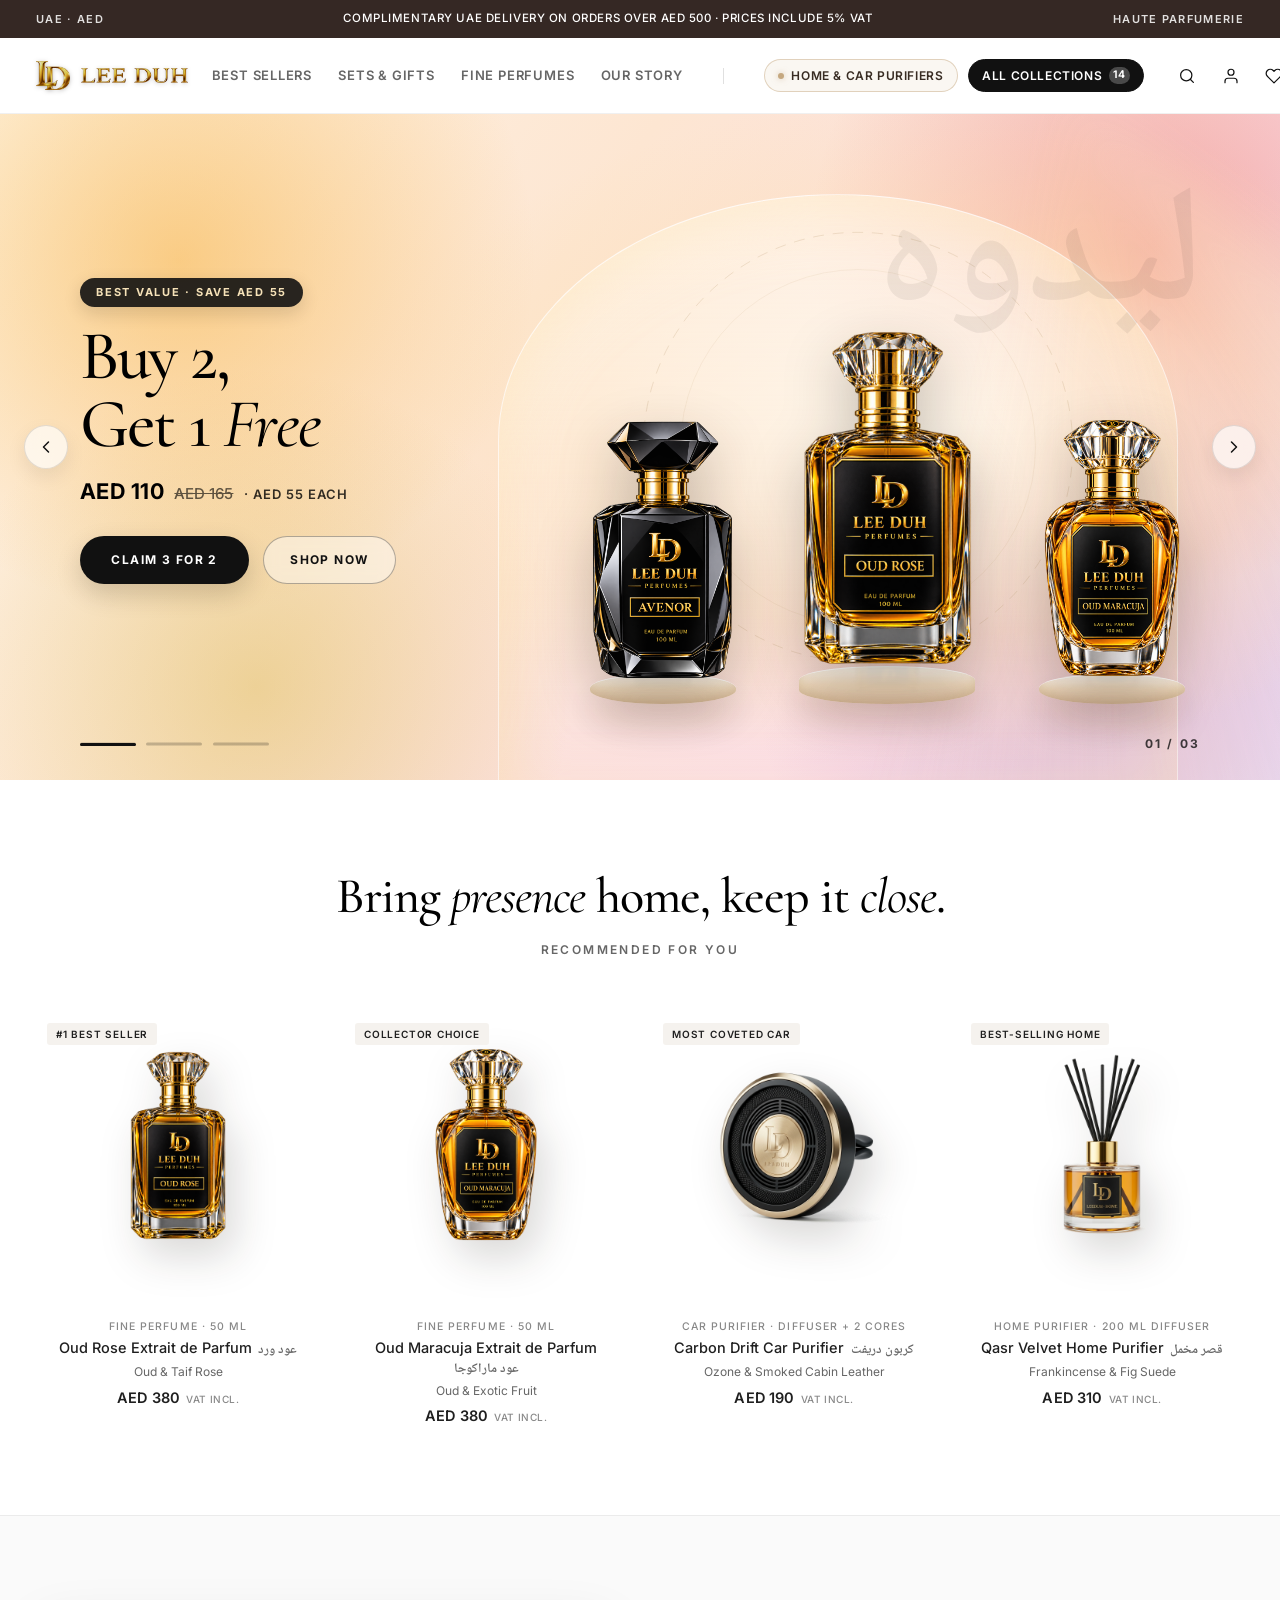
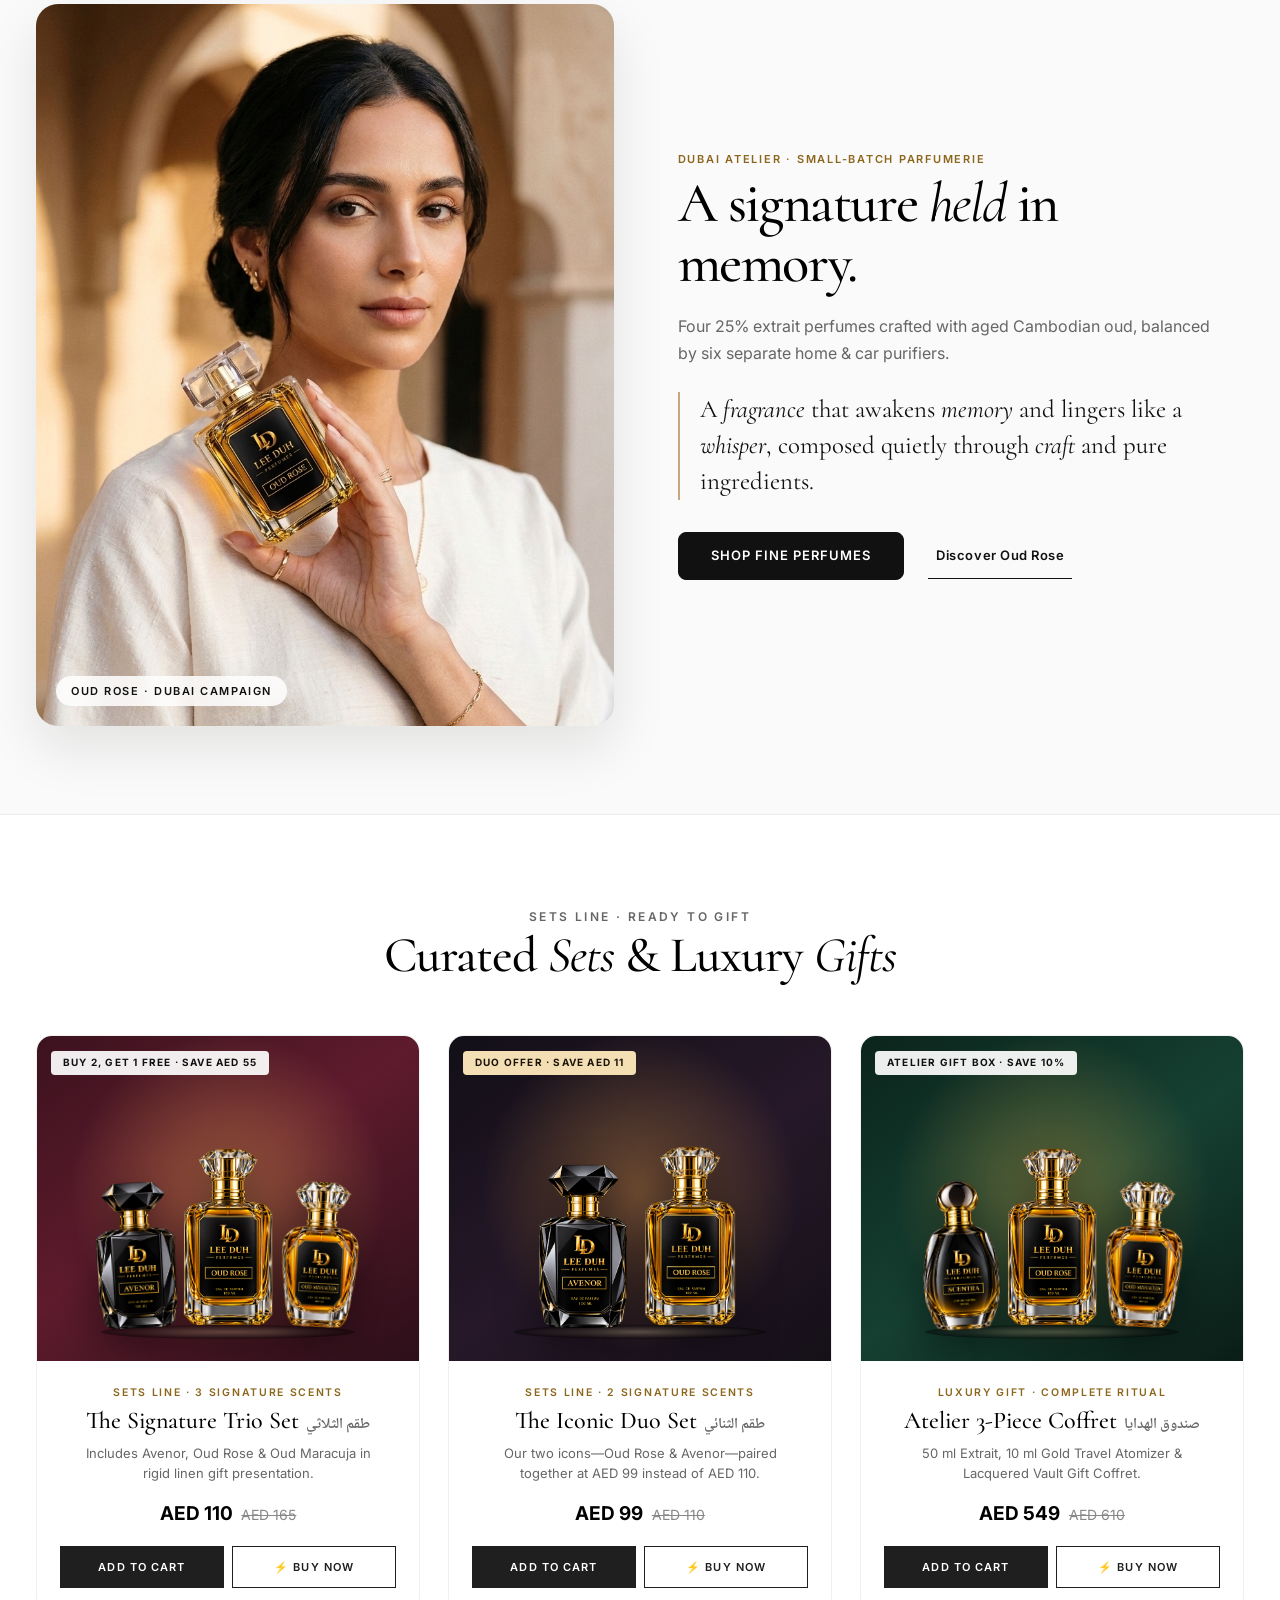
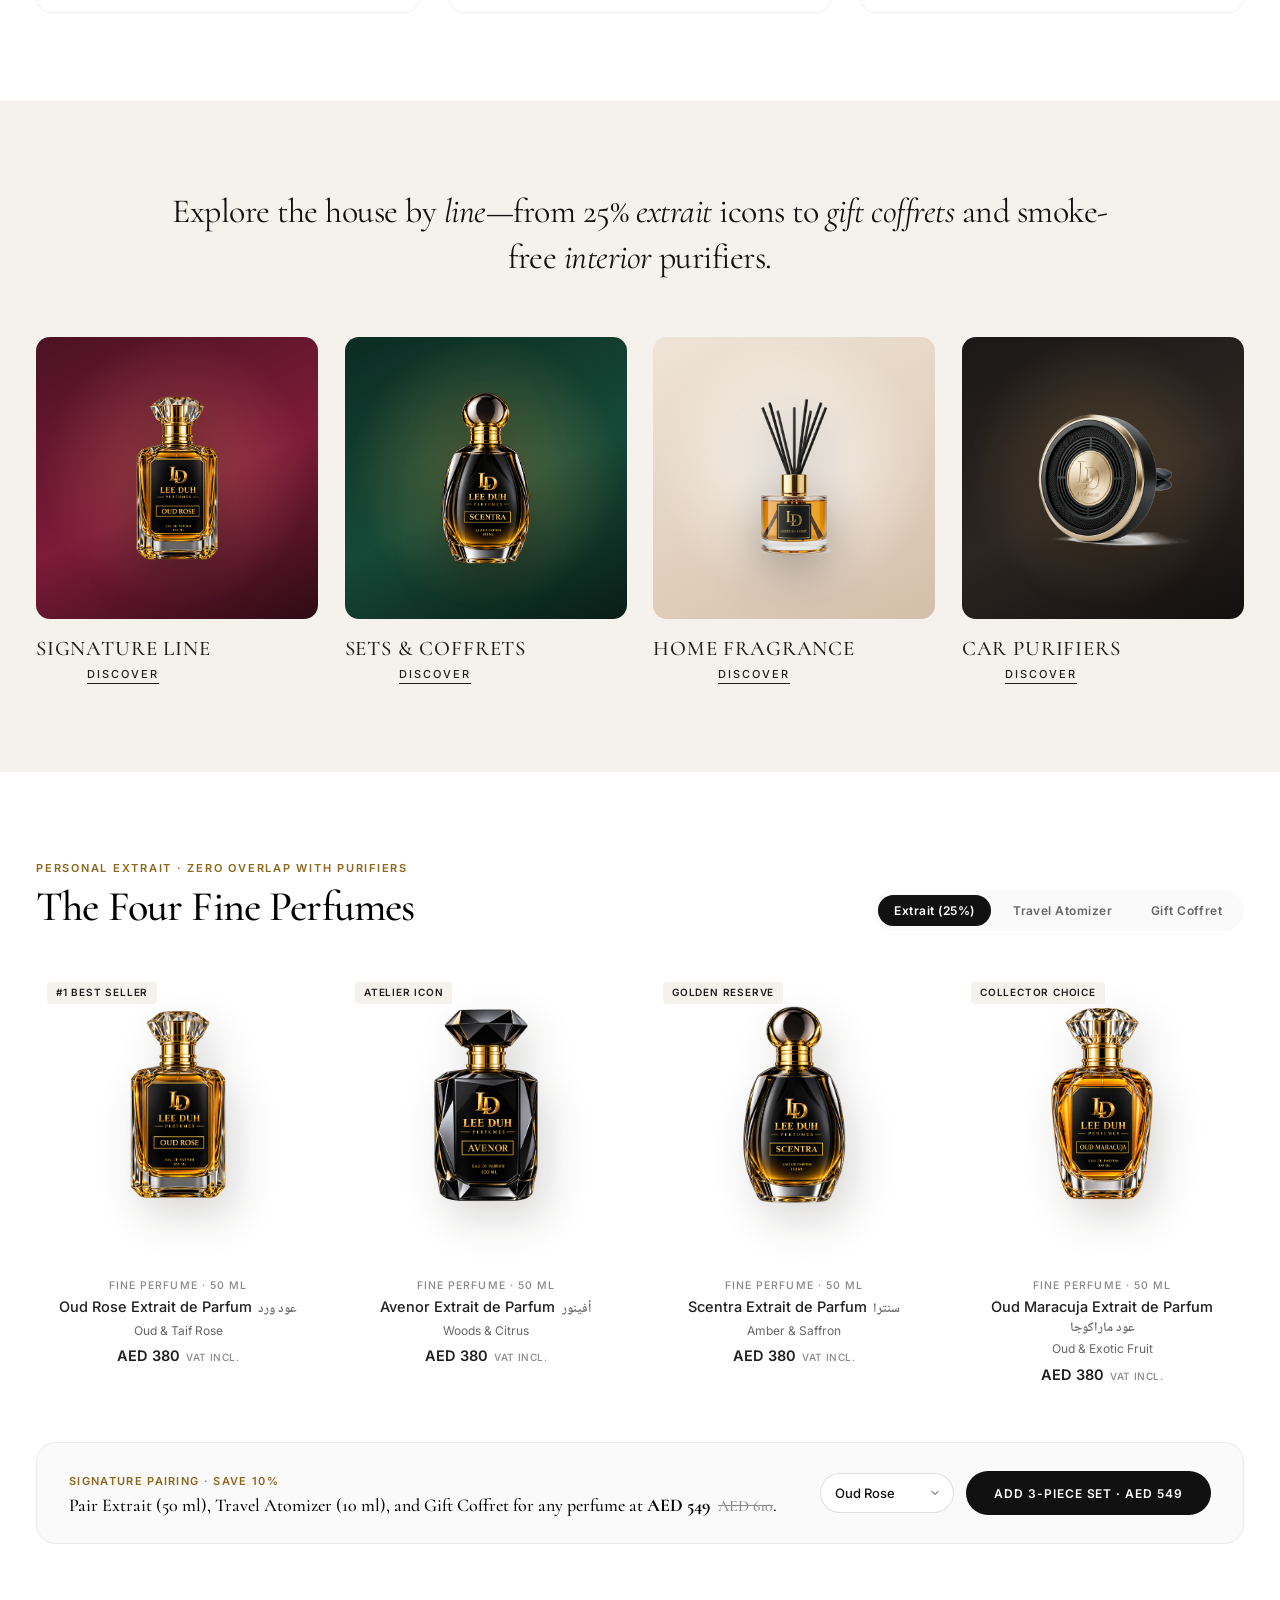
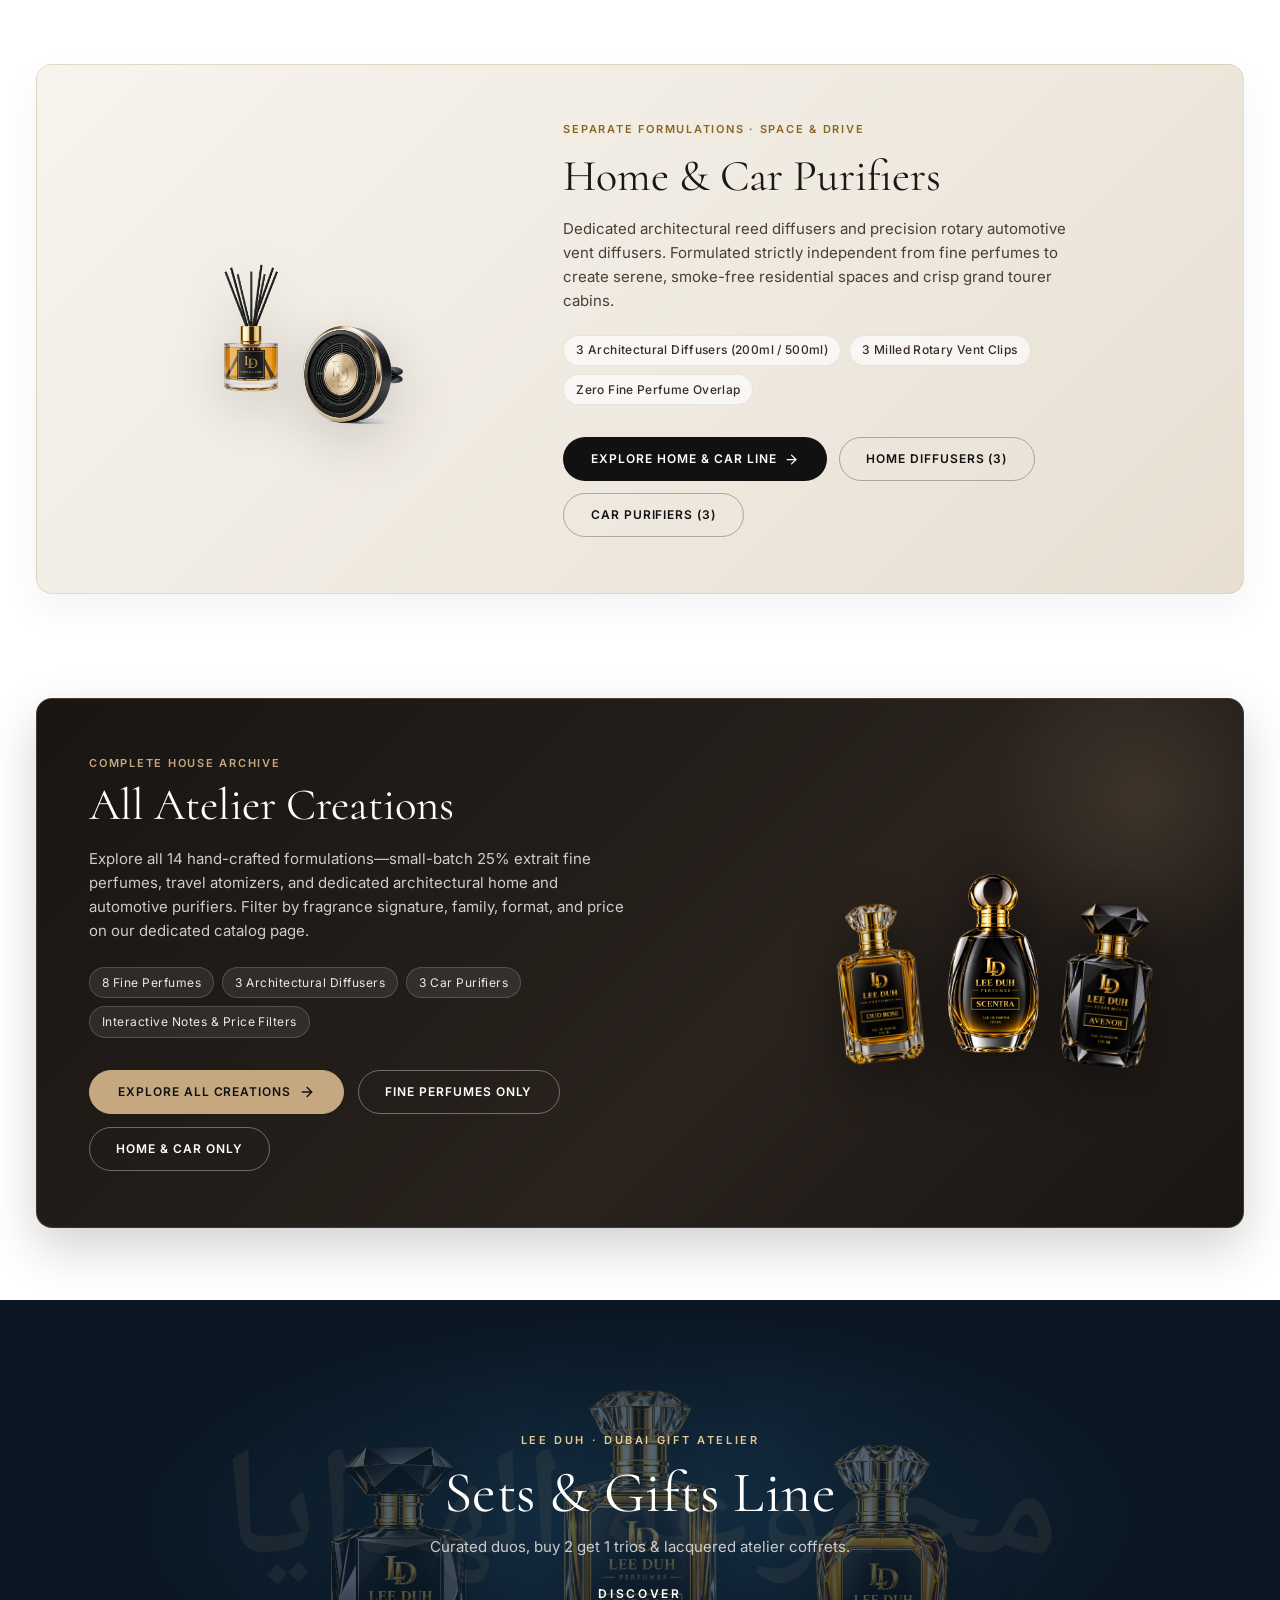
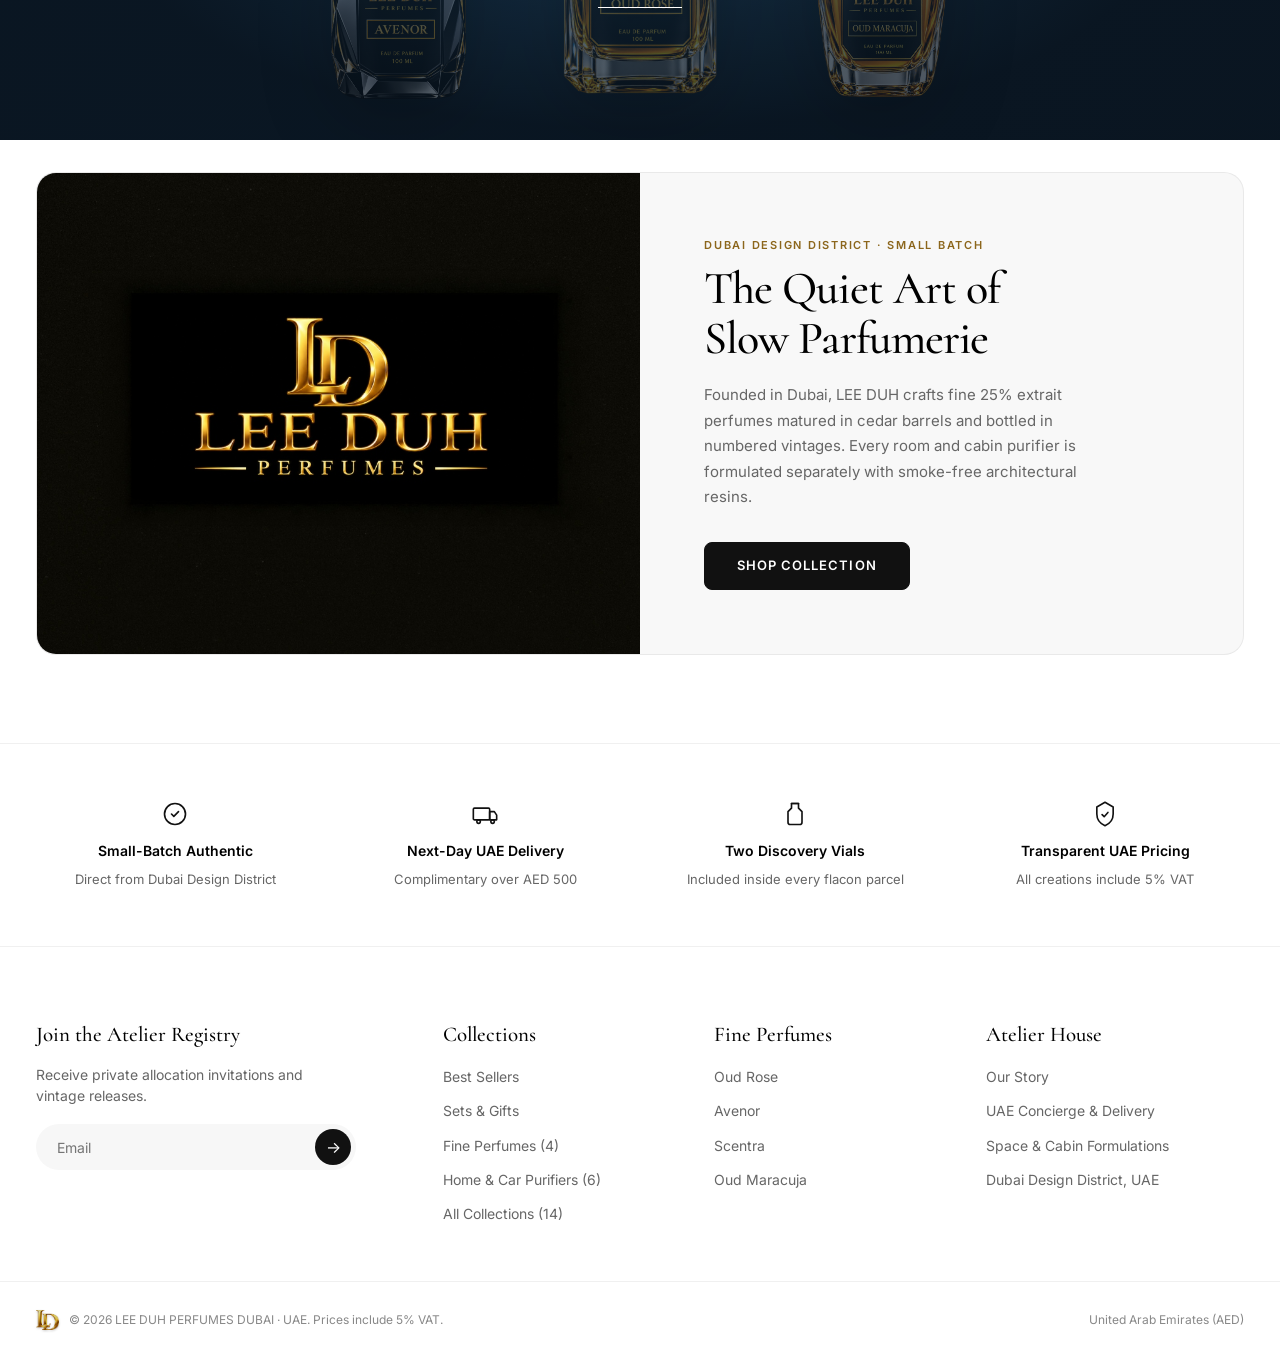
==== commit b6fba8e1: "Create dedicated Home & Car Purifiers page and rearrange navbar with distinct collection buttons" ====
--- a/index.html
+++ b/index.html
@@ -126,12 +126,27 @@
       </a>
 
       <nav class="main-nav" id="desktopNav" aria-label="Main navigation">
-        <a href="#bestsellers" class="nav-link" data-section="bestsellers">Best Sellers</a>
-        <a href="#bundles" class="nav-link" data-section="bundles">Sets &amp; Gifts</a>
-        <a href="#perfumes" class="nav-link" data-section="perfumes">Fine Perfumes</a>
-        <a href="#purifiers" class="nav-link" data-section="purifiers">Home &amp; Car</a>
-        <a href="shop.html" class="nav-link">All Creations</a>
-        <a href="#about" class="nav-link" data-section="about">Our Story</a>
+        <!-- Home Page In-Page Buttons (Grouped Together) -->
+        <div class="nav-home-group">
+          <a href="#bestsellers" class="nav-link" data-section="bestsellers">Best Sellers</a>
+          <a href="#bundles" class="nav-link" data-section="bundles">Sets &amp; Gifts</a>
+          <a href="#perfumes" class="nav-link" data-section="perfumes">Fine Perfumes</a>
+          <a href="#about" class="nav-link" data-section="about">Our Story</a>
+        </div>
+
+        <span class="nav-group-divider" aria-hidden="true"></span>
+
+        <!-- Standalone Destination Collections (Visually Distinct) -->
+        <div class="nav-destinations-group">
+          <a href="purifiers.html" class="nav-dest-btn nav-btn-purifiers" title="Home &amp; Car Purifiers">
+            <span class="nav-dest-dot" aria-hidden="true"></span>
+            <span>Home &amp; Car Purifiers</span>
+          </a>
+          <a href="shop.html" class="nav-dest-btn nav-btn-collections" title="All Collections">
+            <span>All Collections</span>
+            <span class="nav-dest-badge">14</span>
+          </a>
+        </div>
       </nav>
 
       <div class="header-utilities">
@@ -183,12 +198,29 @@
         <button type="button" class="drawer-close-btn" id="mobileNavClose" aria-label="Close menu">&times;</button>
       </div>
       <nav class="mobile-drawer-links" aria-label="Mobile navigation">
+        <div class="mobile-nav-section-label">House &amp; Stories</div>
         <a href="#bestsellers" class="mobile-nav-link" data-section="bestsellers">Best Sellers</a>
         <a href="#bundles" class="mobile-nav-link" data-section="bundles">Sets &amp; Gifts</a>
         <a href="#perfumes" class="mobile-nav-link" data-section="perfumes">Fine Perfumes</a>
-        <a href="#purifiers" class="mobile-nav-link" data-section="purifiers">Home &amp; Car Purifiers</a>
-        <a href="shop.html" class="mobile-nav-link">All Creations</a>
         <a href="#about" class="mobile-nav-link" data-section="about">Our Story</a>
+
+        <div class="mobile-nav-section-label is-destinations">Dedicated Archives</div>
+        <div class="mobile-dest-group">
+          <a href="purifiers.html" class="mobile-dest-card mobile-btn-purifiers">
+            <div class="mobile-dest-info">
+              <span class="mobile-dest-title">Home &amp; Car Purifiers</span>
+              <span class="mobile-dest-sub">6 Dedicated Ambient &amp; Cabin Formulations</span>
+            </div>
+            <span class="mobile-dest-arrow">&rarr;</span>
+          </a>
+          <a href="shop.html" class="mobile-dest-card mobile-btn-collections">
+            <div class="mobile-dest-info">
+              <span class="mobile-dest-title">All Collections</span>
+              <span class="mobile-dest-sub">Complete 14 Creations Archive · Filters &amp; Search</span>
+            </div>
+            <span class="mobile-dest-arrow">&rarr;</span>
+          </a>
+        </div>
       </nav>
       <div class="mobile-drawer-footer-actions">
         <button type="button" class="drawer-action-row" id="mobileWishlistBtn">
@@ -576,23 +608,37 @@
       </div>
     </section>
 
-    <!-- 5. Separate Home & Car Purifiers Section (#F3EEEA Warm Sand Band, 3-Column) -->
-    <section class="boutique-section is-warm-stone is-on-stone" id="purifiers" aria-label="Home and Car Purifiers">
+    <!-- 5. Space & Drive Showcase Banner (Redirects to Dedicated Purifiers Page) -->
+    <section class="boutique-section space-drive-teaser-section" id="purifiersTeaser" aria-label="Home and Car Purifiers Showcase">
       <div class="container">
-        <div class="section-head-row is-wrap">
-          <div>
+        <div class="space-drive-teaser-card">
+          <div class="space-drive-teaser-visual">
+            <div class="purifiers-visual-duo">
+              <img src="diffuser-home-qasr-velvet.png" alt="Qasr Velvet Home Diffuser" class="teaser-purifier-img home-img" width="140" height="200" loading="lazy">
+              <img src="purifier-car-carbon-drift.png" alt="Carbon Drift Car Purifier" class="teaser-purifier-img car-img" width="130" height="130" loading="lazy">
+            </div>
+          </div>
+          <div class="space-drive-teaser-content">
             <span class="section-kicker">Separate Formulations &middot; Space &amp; Drive</span>
-            <h2 class="section-title">Home &amp; Car Purifiers</h2>
-          </div>
-
-          <div class="segmented-tabs" id="purifierSectionTabs" role="tablist" aria-label="Filter purifier line">
-            <button type="button" class="seg-tab active" role="tab" aria-selected="true" data-purifier-tab="all">All (6)</button>
-            <button type="button" class="seg-tab" role="tab" aria-selected="false" data-purifier-tab="home-purifier">Home Purifiers (3)</button>
-            <button type="button" class="seg-tab" role="tab" aria-selected="false" data-purifier-tab="car-purifier">Car Purifiers (3)</button>
-          </div>
-        </div>
-
-        <div class="product-grid-3" id="purifiersShowcaseGrid"></div>
+            <h2 class="space-drive-teaser-title">Home &amp; Car Purifiers</h2>
+            <p class="space-drive-teaser-desc">
+              Dedicated architectural reed diffusers and precision rotary automotive vent diffusers. Formulated strictly independent from fine perfumes to create serene, smoke-free residential spaces and crisp grand tourer cabins.
+            </p>
+            <div class="space-drive-teaser-specs">
+              <span class="spec-pill">3 Architectural Diffusers (200ml / 500ml)</span>
+              <span class="spec-pill">3 Milled Rotary Vent Clips</span>
+              <span class="spec-pill">Zero Fine Perfume Overlap</span>
+            </div>
+            <div class="space-drive-teaser-actions">
+              <a href="purifiers.html" class="btn-pill-dark">
+                <span>Explore Home &amp; Car Line</span>
+                <svg width="15" height="15" viewBox="0 0 24 24" fill="none" stroke="currentColor" stroke-width="2" stroke-linecap="round" stroke-linejoin="round" aria-hidden="true"><line x1="5" y1="12" x2="19" y2="12"></line><polyline points="12 5 19 12 12 19"></polyline></svg>
+              </a>
+              <a href="purifiers.html?tab=home-purifier" class="btn-pill-outline">Home Diffusers (3)</a>
+              <a href="purifiers.html?tab=car-purifier" class="btn-pill-outline">Car Purifiers (3)</a>
+            </div>
+          </div>
+        </div>
       </div>
     </section>
 
@@ -728,9 +774,10 @@
         <h3 class="footer-serif-head">Collections</h3>
         <ul>
           <li><a href="#bestsellers">Best Sellers</a></li>
+          <li><a href="#bundles">Sets &amp; Gifts</a></li>
           <li><a href="#perfumes">Fine Perfumes (4)</a></li>
-          <li><a href="#purifiers">Home &amp; Car Purifiers (6)</a></li>
-          <li><a href="shop.html">All Creations</a></li>
+          <li><a href="purifiers.html">Home &amp; Car Purifiers (6)</a></li>
+          <li><a href="shop.html">All Collections (14)</a></li>
         </ul>
       </div>
 
--- a/styles.css
+++ b/styles.css
@@ -4935,3 +4935,598 @@
     justify-content: center;
   }
 }
+
+/* ==========================================================================
+   19. Rearranged Main Navigation & Standalone Collections Distinct Styling
+   ========================================================================== */
+
+.nav-home-group {
+  display: flex;
+  align-items: center;
+  gap: 1.65rem;
+}
+
+.nav-group-divider {
+  display: inline-block;
+  width: 1px;
+  height: 16px;
+  background-color: var(--border-medium);
+  margin: 0 0.25rem;
+}
+
+.nav-destinations-group {
+  display: flex;
+  align-items: center;
+  gap: 0.6rem;
+}
+
+/* Standalone Destination Buttons (Visually Distinct from Home Section Links) */
+.nav-dest-btn {
+  display: inline-flex;
+  align-items: center;
+  gap: 0.45rem;
+  padding: 0.38rem 0.85rem;
+  border-radius: 999px;
+  font-family: var(--font-sans);
+  font-size: 0.75rem;
+  font-weight: 600;
+  letter-spacing: 0.05em;
+  text-transform: uppercase;
+  text-decoration: none;
+  white-space: nowrap;
+  transition: all 0.22s var(--ease-calm);
+}
+
+.nav-dest-btn::after {
+  display: none !important;
+}
+
+/* Home & Car Purifiers Pill */
+.nav-btn-purifiers {
+  background: #faf7f2;
+  border: 1px solid rgba(197, 168, 128, 0.48);
+  color: #382c23;
+}
+
+.nav-btn-purifiers:hover {
+  background: #f4eee6;
+  border-color: var(--accent-champagne-hover);
+  color: #111111;
+  transform: translateY(-1px);
+  box-shadow: 0 4px 12px rgba(197, 168, 128, 0.2);
+}
+
+.nav-btn-purifiers.active {
+  background: #231d18;
+  color: #ffffff;
+  border-color: #231d18;
+  box-shadow: 0 3px 10px rgba(0, 0, 0, 0.14);
+}
+
+.nav-dest-dot {
+  display: inline-block;
+  width: 6px;
+  height: 6px;
+  border-radius: 50%;
+  background-color: var(--accent-champagne);
+  box-shadow: 0 0 6px rgba(197, 168, 128, 0.6);
+}
+
+.nav-btn-purifiers.active .nav-dest-dot {
+  background-color: #e6c59b;
+}
+
+/* All Collections Pill */
+.nav-btn-collections {
+  background: #111111;
+  border: 1px solid #111111;
+  color: #ffffff;
+}
+
+.nav-btn-collections:hover {
+  background: #000000;
+  border-color: #000000;
+  color: #ffffff;
+  transform: translateY(-1px);
+  box-shadow: 0 4px 14px rgba(0, 0, 0, 0.18);
+}
+
+.nav-btn-collections.active {
+  background: #111111;
+  color: #ffffff;
+  border-color: var(--accent-champagne);
+  box-shadow: 0 0 0 1.5px var(--accent-champagne);
+}
+
+.nav-dest-badge {
+  display: inline-flex;
+  align-items: center;
+  justify-content: center;
+  min-width: 17px;
+  height: 17px;
+  padding: 0 4px;
+  border-radius: 999px;
+  background: rgba(255, 255, 255, 0.24);
+  color: #ffffff;
+  font-size: 0.65rem;
+  font-weight: 700;
+  line-height: 1;
+}
+
+/* Mobile Drawer Labels & Distinct Destination Cards */
+.mobile-nav-section-label {
+  font-size: 0.6875rem;
+  font-weight: 700;
+  text-transform: uppercase;
+  letter-spacing: 0.1em;
+  color: var(--ink-muted);
+  padding: 0.75rem 0 0.35rem;
+  margin-top: 0.5rem;
+  border-top: 1px solid var(--border-subtle);
+}
+
+.mobile-nav-section-label:first-of-type {
+  border-top: none;
+  margin-top: 0;
+  padding-top: 0;
+}
+
+.mobile-nav-section-label.is-destinations {
+  margin-top: 1.25rem;
+  padding-top: 1rem;
+  color: var(--accent-champagne-hover);
+}
+
+.mobile-dest-group {
+  display: flex;
+  flex-direction: column;
+  gap: 0.65rem;
+  margin-top: 0.35rem;
+}
+
+.mobile-dest-card {
+  display: flex;
+  align-items: center;
+  justify-content: space-between;
+  padding: 0.85rem 1rem;
+  border-radius: 10px;
+  text-decoration: none;
+  transition: all 0.2s ease;
+}
+
+.mobile-btn-purifiers {
+  background: #fbf9f6;
+  border: 1px solid rgba(197, 168, 128, 0.35);
+  color: #221c17;
+}
+
+.mobile-btn-purifiers:hover,
+.mobile-btn-purifiers.active {
+  background: #f4eee6;
+  border-color: var(--accent-champagne);
+}
+
+.mobile-btn-collections {
+  background: #181513;
+  border: 1px solid #181513;
+  color: #ffffff;
+}
+
+.mobile-btn-collections:hover,
+.mobile-btn-collections.active {
+  background: #000000;
+  border-color: var(--accent-champagne);
+}
+
+.mobile-dest-info {
+  display: flex;
+  flex-direction: column;
+  gap: 0.2rem;
+}
+
+.mobile-dest-title {
+  font-size: 0.875rem;
+  font-weight: 600;
+  letter-spacing: 0.02em;
+}
+
+.mobile-dest-sub {
+  font-size: 0.6875rem;
+  opacity: 0.75;
+}
+
+.mobile-dest-arrow {
+  font-size: 1rem;
+  transition: transform 0.2s ease;
+}
+
+.mobile-dest-card:hover .mobile-dest-arrow {
+  transform: translateX(3px);
+}
+
+/* ==========================================================================
+   20. Dedicated Home & Car Purifiers Page Styles (#purifiers.html)
+   ========================================================================== */
+
+.page-purifiers {
+  background-color: var(--bg-page);
+}
+
+.purifiers-hero-banner {
+  background: linear-gradient(180deg, #f7f4ee 0%, #ffffff 100%);
+  border-bottom: 1px solid var(--border-subtle);
+  padding: 3.25rem 0 2.5rem;
+}
+
+.purifiers-hero-inner {
+  display: flex;
+  flex-direction: column;
+  gap: 0.85rem;
+}
+
+.purifiers-pills-row {
+  display: flex;
+  flex-wrap: wrap;
+  gap: 0.5rem;
+  margin-top: 0.75rem;
+}
+
+.purifiers-pills-row .archive-pill {
+  background: rgba(0, 0, 0, 0.04);
+  border: 1px solid var(--border-medium);
+  color: var(--ink-primary);
+}
+
+.purifiers-archive-section {
+  padding: 3.5rem 0 4.5rem;
+}
+
+.purifiers-main-grid {
+  margin-top: 1.5rem;
+}
+
+/* Architectural Formulation Craft Section */
+.purifiers-craft-section {
+  background: #faf8f5;
+  border-top: 1px solid var(--border-subtle);
+  border-bottom: 1px solid var(--border-subtle);
+  padding: 4.5rem 0;
+}
+
+.purifiers-craft-grid {
+  display: grid;
+  grid-template-columns: repeat(3, minmax(0, 1fr));
+  gap: 2.25rem;
+}
+
+.craft-feature-card {
+  background: #ffffff;
+  padding: 2.25rem 2rem;
+  border-radius: 12px;
+  border: 1px solid var(--border-subtle);
+  box-shadow: 0 6px 20px rgba(0, 0, 0, 0.03);
+  display: flex;
+  flex-direction: column;
+  transition: transform 0.25s ease, box-shadow 0.25s ease;
+}
+
+.craft-feature-card:hover {
+  transform: translateY(-3px);
+  box-shadow: 0 12px 28px rgba(0, 0, 0, 0.06);
+}
+
+.craft-icon {
+  font-size: 1.75rem;
+  color: var(--accent-champagne);
+  margin-bottom: 1.15rem;
+  line-height: 1;
+}
+
+.craft-title {
+  font-family: var(--font-serif);
+  font-size: 1.35rem;
+  font-weight: 500;
+  color: var(--ink-primary);
+  margin: 0 0 0.75rem;
+}
+
+.craft-desc {
+  font-size: 0.875rem;
+  line-height: 1.6;
+  color: var(--ink-secondary);
+  margin: 0 0 1.25rem;
+  flex-grow: 1;
+}
+
+.craft-meta {
+  font-size: 0.75rem;
+  font-weight: 600;
+  letter-spacing: 0.04em;
+  text-transform: uppercase;
+  color: var(--accent-champagne-hover);
+  border-top: 1px dashed var(--border-medium);
+  padding-top: 0.85rem;
+}
+
+/* Purifiers Split Section (Home Sanctuary vs Nocturne Drive) */
+.purifiers-split-section {
+  padding: 4rem 0 3rem;
+}
+
+.purifiers-split-grid {
+  display: grid;
+  grid-template-columns: repeat(2, minmax(0, 1fr));
+  gap: 2rem;
+}
+
+.purifier-ambient-banner {
+  border-radius: 14px;
+  padding: 2.75rem 2.5rem;
+  display: flex;
+  align-items: center;
+  justify-content: space-between;
+  gap: 1.5rem;
+  overflow: hidden;
+  position: relative;
+  transition: transform 0.25s ease;
+}
+
+.purifier-ambient-banner:hover {
+  transform: translateY(-2px);
+}
+
+.purifier-ambient-banner.is-home-banner {
+  background: linear-gradient(135deg, #f7f3ee 0%, #efe8de 100%);
+  border: 1px solid rgba(197, 168, 128, 0.3);
+}
+
+.purifier-ambient-banner.is-car-banner {
+  background: linear-gradient(135deg, #242220 0%, #151312 100%);
+  color: #ffffff;
+  border: 1px solid rgba(255, 255, 255, 0.12);
+}
+
+.purifier-ambient-banner.is-car-banner .section-kicker {
+  color: var(--accent-champagne);
+}
+
+.ambient-banner-content {
+  flex: 1;
+  max-width: 320px;
+}
+
+.ambient-banner-title {
+  font-family: var(--font-serif);
+  font-size: 1.85rem;
+  font-weight: 400;
+  line-height: 1.2;
+  margin: 0.4rem 0 0.85rem;
+}
+
+.ambient-banner-desc {
+  font-size: 0.875rem;
+  line-height: 1.5;
+  opacity: 0.85;
+  margin: 0 0 1.5rem;
+}
+
+.purifier-ambient-banner.is-car-banner .btn-pill-dark {
+  background-color: var(--accent-champagne);
+  color: #111111;
+  border-color: var(--accent-champagne);
+}
+
+.purifier-ambient-banner.is-car-banner .btn-pill-dark:hover {
+  background-color: #ffffff;
+  border-color: #ffffff;
+}
+
+.ambient-banner-media {
+  flex-shrink: 0;
+  display: flex;
+  justify-content: center;
+}
+
+.ambient-banner-media img {
+  object-fit: contain;
+  filter: drop-shadow(0 12px 24px rgba(0, 0, 0, 0.18));
+  transition: transform 0.3s ease;
+}
+
+.purifier-ambient-banner:hover .ambient-banner-media img {
+  transform: scale(1.05);
+}
+
+/* Purifiers Bridge Section */
+.purifiers-bridge-section {
+  padding: 1.5rem 0 4.5rem;
+}
+
+.purifiers-bridge-card {
+  background: #ffffff;
+  border: 1px solid var(--border-medium);
+  border-radius: 12px;
+  padding: 2.25rem 2.5rem;
+  display: flex;
+  align-items: center;
+  justify-content: space-between;
+  gap: 2rem;
+  flex-wrap: wrap;
+}
+
+.purifiers-bridge-title {
+  font-family: var(--font-serif);
+  font-size: 1.5rem;
+  font-weight: 500;
+  color: var(--ink-primary);
+  margin: 0.25rem 0 0.35rem;
+}
+
+.purifiers-bridge-sub {
+  font-size: 0.875rem;
+  color: var(--ink-secondary);
+  margin: 0;
+}
+
+/* ==========================================================================
+   21. Space & Drive Showcase Teaser Banner on Home Page (index.html)
+   ========================================================================== */
+
+.space-drive-teaser-section {
+  padding: 2rem 0 4rem;
+}
+
+.space-drive-teaser-card {
+  background: linear-gradient(135deg, #f7f4ee 0%, #eee8de 60%, #e8dfd2 100%);
+  border-radius: 16px;
+  padding: 3.5rem 3.25rem;
+  display: grid;
+  grid-template-columns: 0.8fr 1.2fr;
+  gap: 3.5rem;
+  align-items: center;
+  position: relative;
+  overflow: hidden;
+  box-shadow: 0 16px 40px rgba(0, 0, 0, 0.05);
+  border: 1px solid rgba(197, 168, 128, 0.32);
+}
+
+.space-drive-teaser-visual {
+  display: flex;
+  justify-content: center;
+  align-items: center;
+}
+
+.purifiers-visual-duo {
+  display: flex;
+  align-items: flex-end;
+  gap: -20px;
+  position: relative;
+}
+
+.teaser-purifier-img {
+  object-fit: contain;
+  filter: drop-shadow(0 14px 28px rgba(0, 0, 0, 0.16));
+  transition: transform 0.3s ease;
+}
+
+.teaser-purifier-img.home-img {
+  z-index: 1;
+}
+
+.teaser-purifier-img.car-img {
+  z-index: 2;
+  margin-left: -35px;
+  margin-bottom: -10px;
+}
+
+.space-drive-teaser-card:hover .teaser-purifier-img.home-img {
+  transform: translateY(-4px) rotate(-2deg);
+}
+
+.space-drive-teaser-card:hover .teaser-purifier-img.car-img {
+  transform: translateY(-6px) scale(1.05);
+}
+
+.space-drive-teaser-content {
+  display: flex;
+  flex-direction: column;
+}
+
+.space-drive-teaser-title {
+  font-family: var(--font-serif);
+  font-size: clamp(2rem, 3.5vw, 2.75rem);
+  font-weight: 400;
+  line-height: 1.15;
+  color: #1a1715;
+  margin: 0.35rem 0 1rem;
+}
+
+.space-drive-teaser-desc {
+  font-size: 0.9375rem;
+  line-height: 1.6;
+  color: #4a3e35;
+  margin: 0 0 1.35rem;
+  max-width: 520px;
+}
+
+.space-drive-teaser-specs {
+  display: flex;
+  flex-wrap: wrap;
+  gap: 0.5rem;
+  margin-bottom: 2rem;
+}
+
+.spec-pill {
+  font-size: 0.75rem;
+  letter-spacing: 0.03em;
+  padding: 0.35rem 0.75rem;
+  background: rgba(255, 255, 255, 0.65);
+  border: 1px solid rgba(0, 0, 0, 0.08);
+  border-radius: 999px;
+  color: #382c23;
+  font-weight: 500;
+}
+
+.space-drive-teaser-actions {
+  display: flex;
+  flex-wrap: wrap;
+  gap: 0.75rem;
+  align-items: center;
+}
+
+.space-drive-teaser-actions a {
+  display: inline-flex;
+  align-items: center;
+  gap: 0.45rem;
+  text-decoration: none;
+}
+
+/* ==========================================================================
+   22. Responsive Breakpoints for Purifiers & Nav
+   ========================================================================== */
+
+@media (max-width: 1040px) {
+  .nav-home-group {
+    gap: 1.15rem;
+  }
+  .nav-dest-btn {
+    padding: 0.32rem 0.65rem;
+    font-size: 0.7rem;
+  }
+}
+
+@media (max-width: 960px) {
+  .space-drive-teaser-card {
+    grid-template-columns: 1fr;
+    padding: 2.5rem 2rem;
+    gap: 2rem;
+  }
+  .purifiers-craft-grid {
+    grid-template-columns: 1fr;
+    gap: 1.5rem;
+  }
+  .purifiers-split-grid {
+    grid-template-columns: 1fr;
+  }
+  .purifier-ambient-banner {
+    padding: 2rem;
+  }
+}
+
+@media (max-width: 640px) {
+  .space-drive-teaser-actions {
+    flex-direction: column;
+    align-items: stretch;
+  }
+  .space-drive-teaser-actions a {
+    justify-content: center;
+  }
+  .purifiers-bridge-card {
+    flex-direction: column;
+    align-items: stretch;
+    text-align: center;
+  }
+  .purifiers-bridge-card a {
+    justify-content: center;
+  }
+}
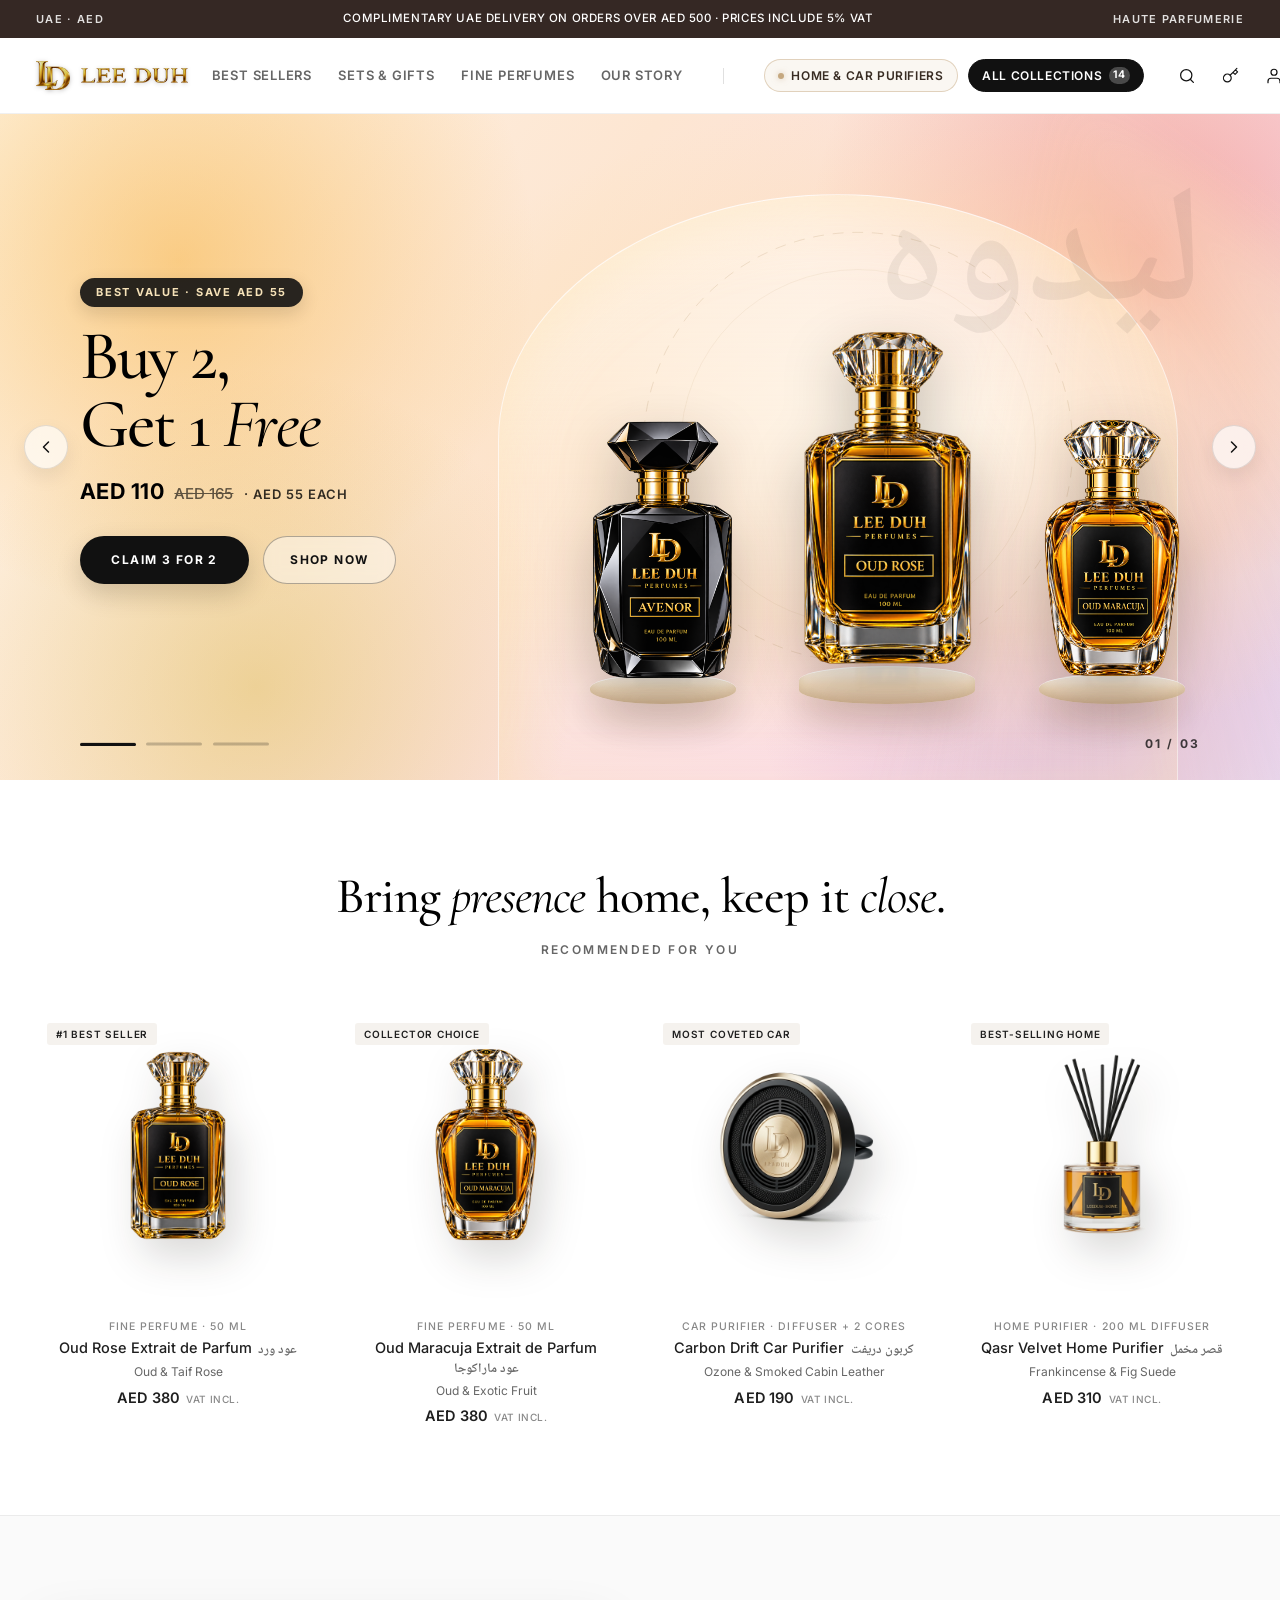
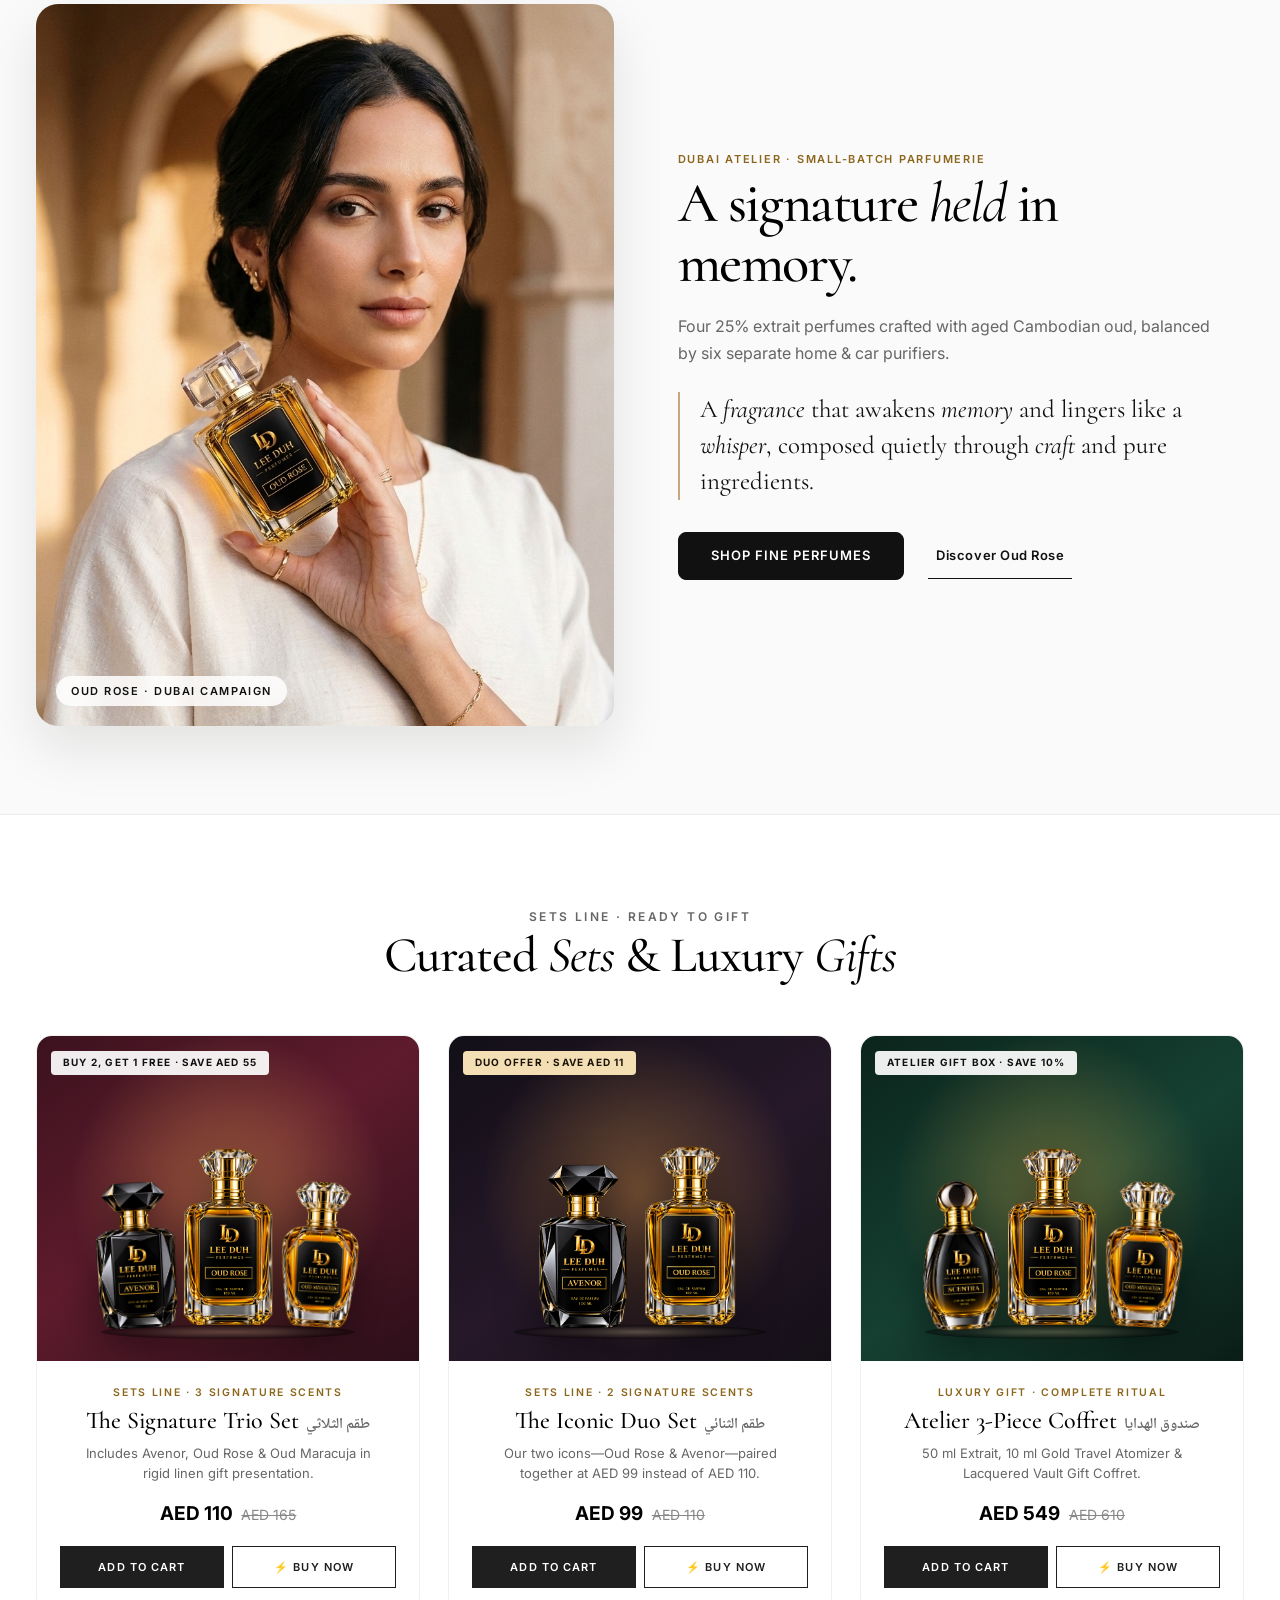
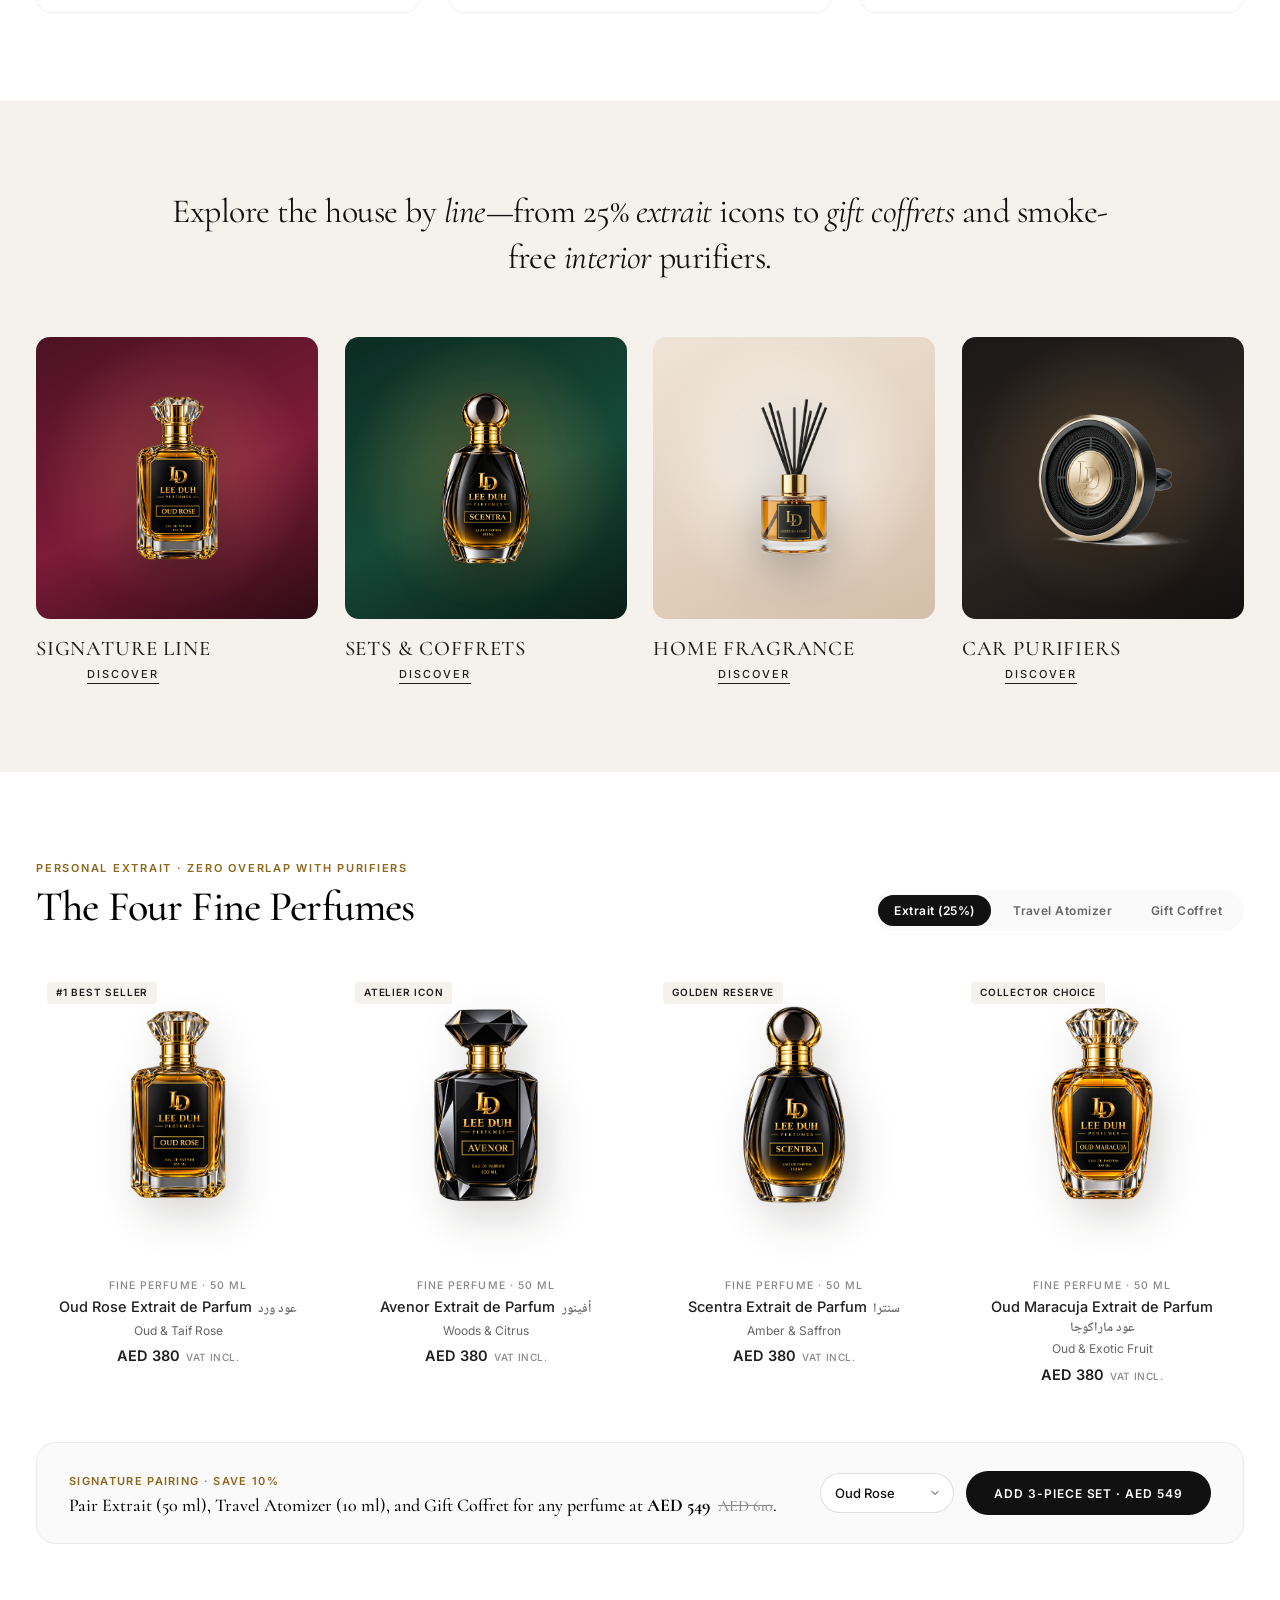
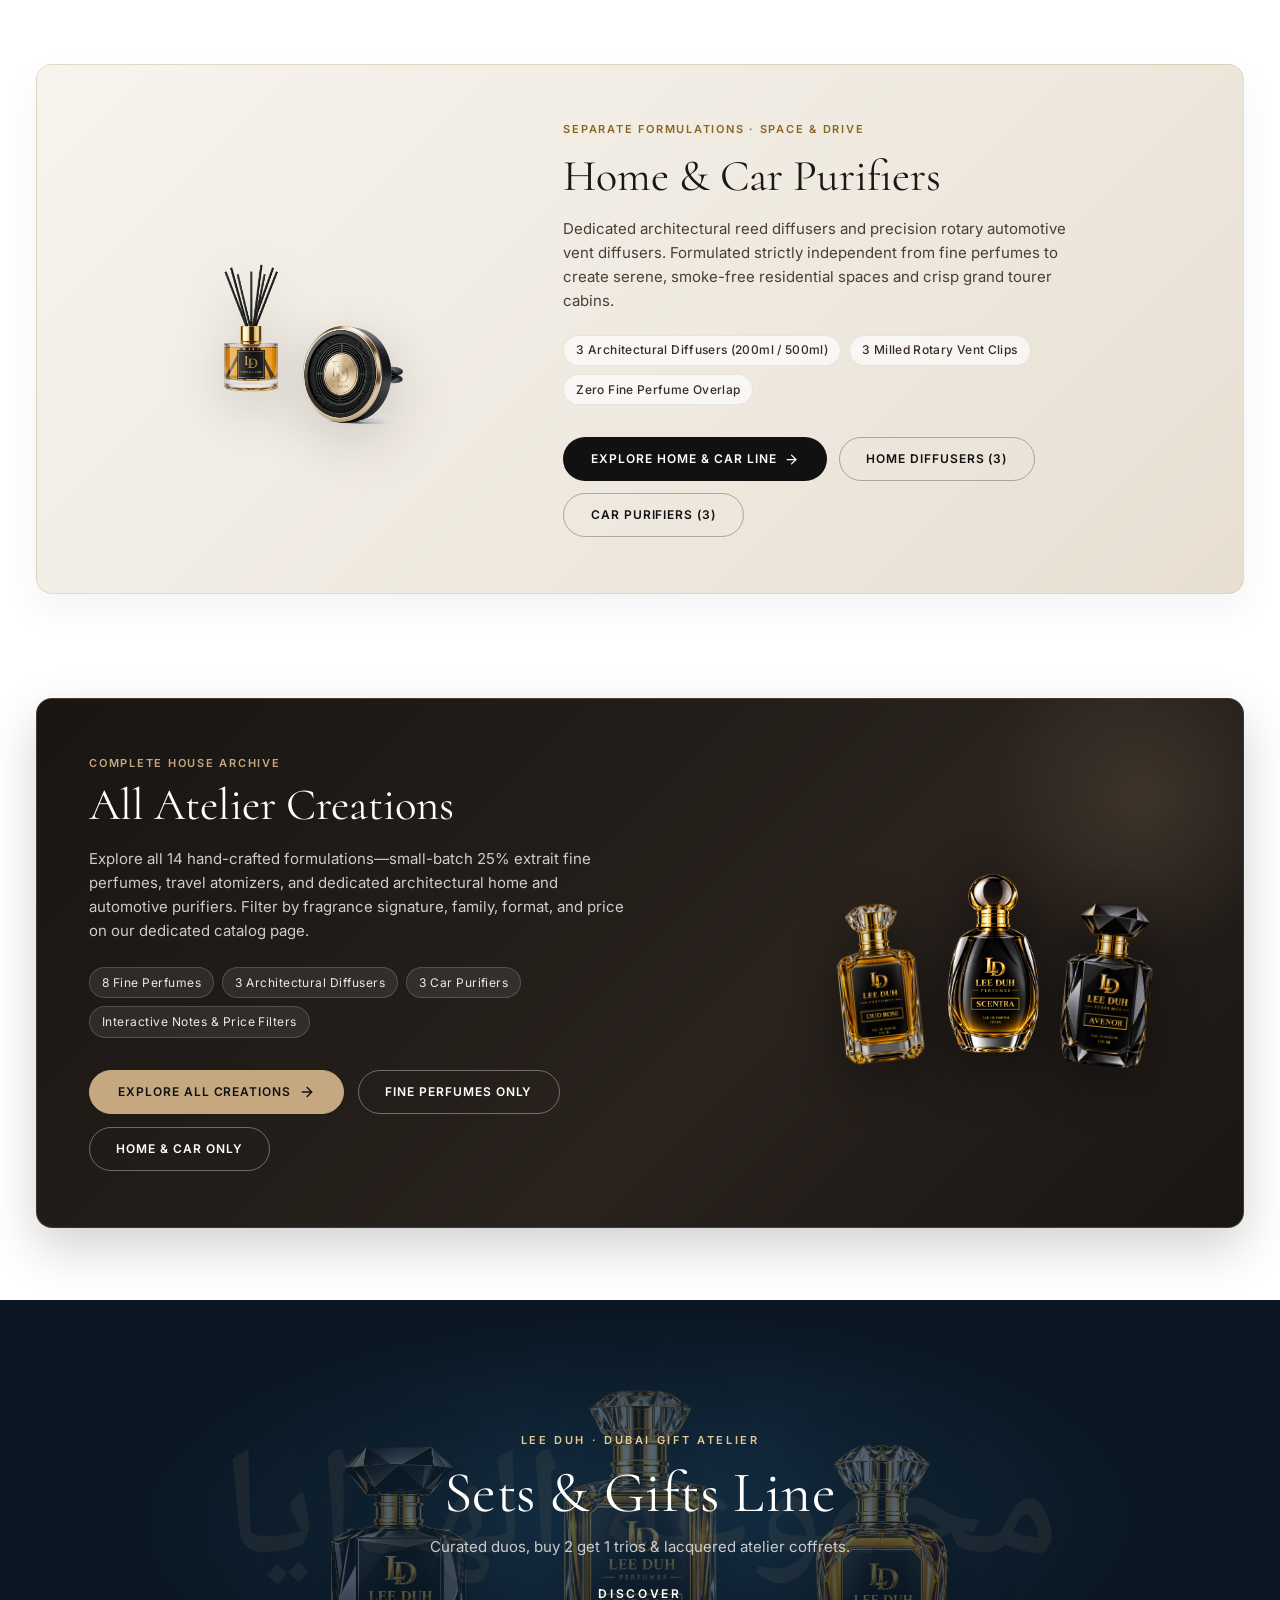
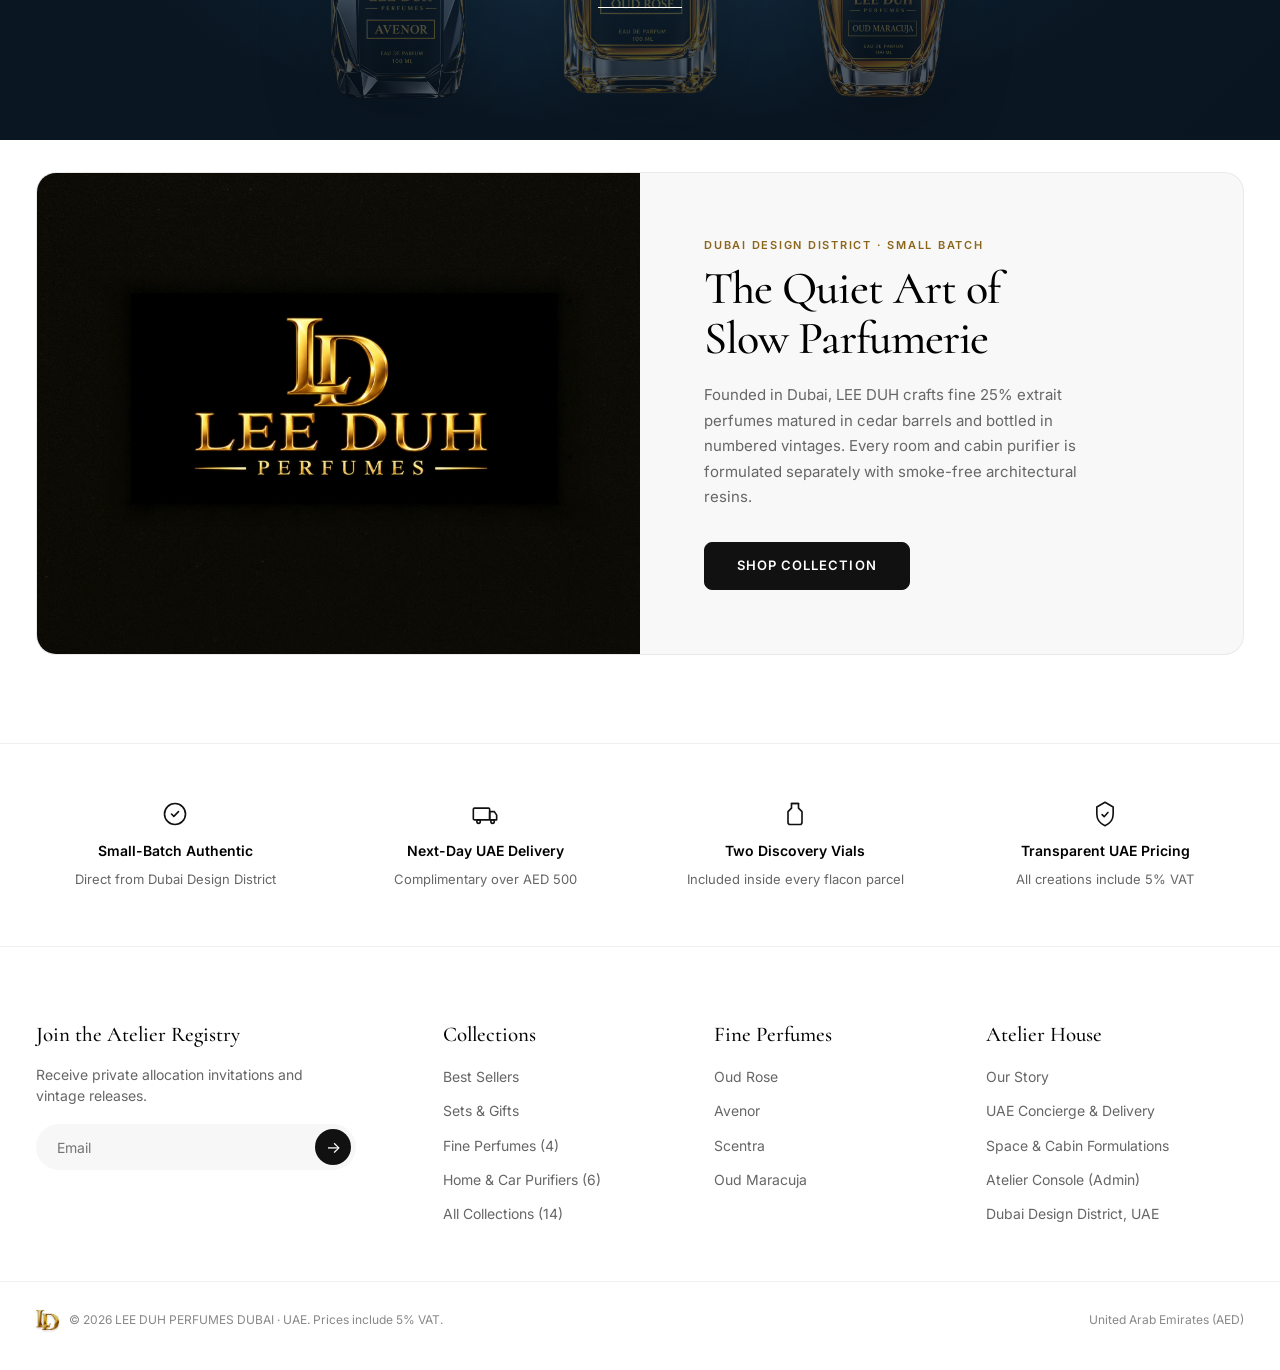
==== commit 1903c45d: "Implement full working Atelier Admin Content Management System with single-click login, product CRUD" ====
--- a/index.html
+++ b/index.html
@@ -157,6 +157,12 @@
           </svg>
         </button>
 
+        <a href="admin.html" class="utility-icon-btn" id="adminConsoleTrigger" aria-label="Open Atelier Console" title="Atelier Console">
+          <svg width="17" height="17" viewBox="0 0 24 24" fill="none" stroke="currentColor" stroke-width="1.65" stroke-linecap="round" stroke-linejoin="round" aria-hidden="true">
+            <path d="M21 2l-2 2m-7.61 7.61a5.5 5.5 0 1 1-7.778 7.778 5.5 5.5 0 0 1 7.777-7.777zm0 0L15.5 7.5m0 0l3 3L22 7l-3-3m-3.5 3.5L19 4"></path>
+          </svg>
+        </a>
+
         <button type="button" class="utility-icon-btn" id="profileTrigger" aria-label="Open customer profile" title="Profile">
           <svg width="18" height="18" viewBox="0 0 24 24" fill="none" stroke="currentColor" stroke-width="1.65" stroke-linecap="round" stroke-linejoin="round" aria-hidden="true">
             <path d="M20 21v-2a4 4 0 0 0-4-4H8a4 4 0 0 0-4 4v2"></path>
@@ -796,7 +802,8 @@
         <ul>
           <li><a href="#about">Our Story</a></li>
           <li><a href="#delivery">UAE Concierge &amp; Delivery</a></li>
-          <li><a href="#purifiers">Space &amp; Cabin Formulations</a></li>
+          <li><a href="purifiers.html">Space &amp; Cabin Formulations</a></li>
+          <li><a href="admin.html">Atelier Console (Admin)</a></li>
           <li><span>Dubai Design District, UAE</span></li>
         </ul>
       </div>
--- a/styles.css
+++ b/styles.css
@@ -5530,3 +5530,901 @@
     justify-content: center;
   }
 }
+
+/* ==========================================================================
+   23. Atelier Management Console Styles (admin.html)
+   ========================================================================== */
+
+.page-admin {
+  background-color: #f7f7f8;
+  color: #111111;
+  min-height: 100vh;
+}
+
+/* Environment Notice */
+.admin-env-bar {
+  background-color: #161412;
+  color: #ffffff;
+  font-size: 0.6875rem;
+  letter-spacing: 0.08em;
+  padding: 0.45rem 0;
+  border-bottom: 1px solid rgba(255, 255, 255, 0.08);
+}
+
+.admin-env-inner {
+  display: flex;
+  align-items: center;
+  justify-content: space-between;
+  flex-wrap: wrap;
+  gap: 0.5rem;
+}
+
+.admin-env-left {
+  display: flex;
+  align-items: center;
+  gap: 0.5rem;
+}
+
+.admin-env-dot {
+  width: 7px;
+  height: 7px;
+  border-radius: 50%;
+  background-color: #2ebd60;
+  box-shadow: 0 0 8px #2ebd60;
+  display: inline-block;
+  animation: pulseLive 2s infinite ease-in-out;
+}
+
+@keyframes pulseLive {
+  0%, 100% { opacity: 1; transform: scale(1); }
+  50% { opacity: 0.5; transform: scale(0.85); }
+}
+
+/* Auth Screen */
+.admin-auth-shell {
+  min-height: calc(100vh - 35px);
+  display: flex;
+  align-items: center;
+  justify-content: center;
+  padding: 3rem 1.5rem;
+}
+
+.admin-auth-card {
+  width: 100%;
+  max-width: 460px;
+  background-color: #ffffff;
+  border-radius: 16px;
+  border: 1px solid var(--border-medium);
+  box-shadow: 0 20px 50px rgba(0, 0, 0, 0.08);
+  padding: 2.75rem 2.25rem;
+}
+
+.admin-auth-head {
+  text-align: center;
+  margin-bottom: 2rem;
+}
+
+.admin-auth-title {
+  font-family: var(--font-serif);
+  font-size: 1.85rem;
+  font-weight: 500;
+  margin: 1.25rem 0 0.5rem;
+  color: var(--ink-primary);
+}
+
+.admin-auth-subtitle {
+  font-size: 0.8125rem;
+  color: var(--ink-secondary);
+  line-height: 1.5;
+  margin: 0;
+}
+
+.admin-quick-login-box {
+  background: #fbf9f6;
+  border: 1px solid rgba(197, 168, 128, 0.35);
+  border-radius: 12px;
+  padding: 1.25rem;
+  margin-bottom: 1.5rem;
+}
+
+.admin-user-pill {
+  display: flex;
+  align-items: center;
+  gap: 0.85rem;
+  margin-bottom: 1.15rem;
+}
+
+.admin-avatar {
+  width: 44px;
+  height: 44px;
+  border-radius: 50%;
+  background: #111111;
+  color: #ffffff;
+  display: flex;
+  align-items: center;
+  justify-content: center;
+  font-weight: 700;
+  font-size: 0.875rem;
+  letter-spacing: 0.04em;
+  flex-shrink: 0;
+}
+
+.admin-user-meta {
+  display: flex;
+  flex-direction: column;
+  gap: 0.15rem;
+  flex-grow: 1;
+}
+
+.admin-user-meta strong {
+  font-size: 0.9375rem;
+  color: var(--ink-primary);
+}
+
+.admin-user-meta span {
+  font-size: 0.725rem;
+  color: var(--ink-secondary);
+}
+
+.admin-master-badge {
+  font-size: 0.65rem;
+  font-weight: 700;
+  letter-spacing: 0.08em;
+  padding: 0.2rem 0.5rem;
+  background: #111111;
+  color: #ffffff;
+  border-radius: 999px;
+}
+
+.admin-fast-btn {
+  background: #111111;
+  color: #ffffff;
+  display: flex;
+  align-items: center;
+  justify-content: center;
+  gap: 0.5rem;
+  font-weight: 600;
+  padding: 0.75rem 1rem;
+}
+
+.admin-fast-btn:hover {
+  background: #000000;
+  box-shadow: 0 4px 16px rgba(0, 0, 0, 0.16);
+}
+
+.admin-auth-divider {
+  display: flex;
+  align-items: center;
+  text-align: center;
+  margin: 1.5rem 0;
+}
+
+.admin-auth-divider::before,
+.admin-auth-divider::after {
+  content: '';
+  flex: 1;
+  border-bottom: 1px solid var(--border-medium);
+}
+
+.admin-auth-divider span {
+  padding: 0 0.85rem;
+  font-size: 0.6875rem;
+  font-weight: 600;
+  letter-spacing: 0.08em;
+  color: var(--ink-muted);
+}
+
+.passcode-input-wrap {
+  position: relative;
+  display: flex;
+  align-items: center;
+}
+
+.passcode-toggle-btn {
+  position: absolute;
+  right: 0.75rem;
+  background: none;
+  border: none;
+  color: var(--ink-muted);
+  cursor: pointer;
+  padding: 0;
+}
+
+.admin-auth-footer {
+  text-align: center;
+  margin-top: 1.75rem;
+}
+
+.admin-back-link {
+  font-size: 0.8125rem;
+  color: var(--ink-secondary);
+  text-decoration: none;
+  transition: color 0.18s ease;
+}
+
+.admin-back-link:hover {
+  color: var(--ink-primary);
+}
+
+/* Console Header */
+.admin-header {
+  background-color: #ffffff;
+  border-bottom: 1px solid var(--border-medium);
+  position: sticky;
+  top: 0;
+  z-index: 900;
+}
+
+.admin-header-inner {
+  display: flex;
+  align-items: center;
+  justify-content: space-between;
+  height: 68px;
+  gap: 1rem;
+}
+
+.admin-brand-group {
+  display: flex;
+  align-items: center;
+  gap: 0.85rem;
+}
+
+.admin-title-badge {
+  font-size: 0.6875rem;
+  font-weight: 700;
+  letter-spacing: 0.08em;
+  text-transform: uppercase;
+  padding: 0.2rem 0.65rem;
+  background: #f0f0f0;
+  border-radius: 999px;
+  color: var(--ink-primary);
+}
+
+.admin-header-actions {
+  display: flex;
+  align-items: center;
+  gap: 1.5rem;
+}
+
+.admin-current-user {
+  display: flex;
+  align-items: center;
+  gap: 0.65rem;
+}
+
+.admin-avatar-small {
+  width: 32px;
+  height: 32px;
+  border-radius: 50%;
+  background: #111111;
+  color: #ffffff;
+  display: flex;
+  align-items: center;
+  justify-content: center;
+  font-size: 0.75rem;
+  font-weight: 700;
+}
+
+.admin-user-text {
+  display: flex;
+  flex-direction: column;
+}
+
+.admin-user-name {
+  font-size: 0.8125rem;
+  font-weight: 600;
+  color: var(--ink-primary);
+}
+
+.admin-user-role {
+  font-size: 0.6875rem;
+  color: var(--ink-muted);
+}
+
+.admin-quick-links {
+  display: flex;
+  align-items: center;
+  gap: 0.5rem;
+}
+
+.admin-header-btn {
+  font-size: 0.75rem;
+  padding: 0.4rem 0.85rem;
+  display: inline-flex;
+  align-items: center;
+  gap: 0.35rem;
+  text-decoration: none;
+}
+
+/* Console Main */
+.admin-main {
+  padding: 2.5rem 0 5rem;
+}
+
+.admin-hero-banner {
+  display: flex;
+  align-items: flex-start;
+  justify-content: space-between;
+  gap: 2rem;
+  margin-bottom: 2rem;
+  flex-wrap: wrap;
+}
+
+.admin-heading {
+  font-family: var(--font-serif);
+  font-size: clamp(1.85rem, 3vw, 2.5rem);
+  font-weight: 400;
+  margin: 0.25rem 0 0.5rem;
+  color: var(--ink-primary);
+}
+
+.admin-subheading {
+  font-size: 0.875rem;
+  color: var(--ink-secondary);
+  max-width: 640px;
+  line-height: 1.5;
+  margin: 0;
+}
+
+.admin-hero-actions {
+  flex-shrink: 0;
+}
+
+/* KPI Cards */
+.admin-kpi-grid {
+  display: grid;
+  grid-template-columns: repeat(5, minmax(0, 1fr));
+  gap: 1rem;
+  margin-bottom: 2.25rem;
+}
+
+.admin-kpi-card {
+  background: #ffffff;
+  border: 1px solid var(--border-subtle);
+  border-radius: 12px;
+  padding: 1.25rem 1rem;
+  display: flex;
+  flex-direction: column;
+  gap: 0.25rem;
+  box-shadow: 0 4px 14px rgba(0, 0, 0, 0.02);
+}
+
+.admin-kpi-label {
+  font-size: 0.6875rem;
+  font-weight: 600;
+  text-transform: uppercase;
+  letter-spacing: 0.06em;
+  color: var(--ink-muted);
+}
+
+.admin-kpi-val {
+  font-family: var(--font-serif);
+  font-size: 1.85rem;
+  font-weight: 600;
+  color: var(--ink-primary);
+  line-height: 1.1;
+}
+
+.admin-kpi-sub {
+  font-size: 0.6875rem;
+  color: var(--ink-secondary);
+  white-space: nowrap;
+  overflow: hidden;
+  text-overflow: ellipsis;
+}
+
+/* Admin Tabs */
+.admin-tabs-row {
+  display: flex;
+  align-items: center;
+  gap: 0.5rem;
+  border-bottom: 1px solid var(--border-medium);
+  margin-bottom: 2rem;
+  overflow-x: auto;
+}
+
+.admin-tab {
+  padding: 0.75rem 1.15rem;
+  background: none;
+  border: none;
+  border-bottom: 2px solid transparent;
+  font-family: var(--font-sans);
+  font-size: 0.8125rem;
+  font-weight: 600;
+  color: var(--ink-secondary);
+  cursor: pointer;
+  white-space: nowrap;
+  transition: all 0.2s ease;
+}
+
+.admin-tab:hover {
+  color: var(--ink-primary);
+}
+
+.admin-tab.active {
+  color: var(--ink-primary);
+  border-bottom-color: var(--ink-primary);
+}
+
+/* Pane Toolbar */
+.admin-pane-toolbar {
+  display: flex;
+  align-items: center;
+  justify-content: space-between;
+  gap: 1rem;
+  margin-bottom: 1.25rem;
+  flex-wrap: wrap;
+}
+
+.admin-search-wrap {
+  position: relative;
+  flex: 1 1 300px;
+  max-width: 440px;
+  display: flex;
+  align-items: center;
+}
+
+.admin-search-wrap svg {
+  position: absolute;
+  left: 1rem;
+  color: var(--ink-muted);
+  pointer-events: none;
+}
+
+.admin-pane-filters {
+  display: flex;
+  align-items: center;
+  gap: 0.75rem;
+}
+
+/* Table Card */
+.admin-table-card {
+  background: #ffffff;
+  border: 1px solid var(--border-medium);
+  border-radius: 12px;
+  overflow: hidden;
+  box-shadow: 0 4px 16px rgba(0, 0, 0, 0.02);
+}
+
+.table-responsive {
+  width: 100%;
+  overflow-x: auto;
+}
+
+.admin-table {
+  width: 100%;
+  border-collapse: collapse;
+  text-align: left;
+  font-size: 0.8125rem;
+}
+
+.admin-table th {
+  background: #fafafa;
+  padding: 0.85rem 1rem;
+  font-size: 0.6875rem;
+  font-weight: 700;
+  letter-spacing: 0.06em;
+  text-transform: uppercase;
+  color: var(--ink-muted);
+  border-bottom: 1px solid var(--border-medium);
+}
+
+.admin-table td {
+  padding: 1rem;
+  border-bottom: 1px solid var(--border-subtle);
+  vertical-align: middle;
+}
+
+.admin-table tr:hover td {
+  background-color: #faf9f7;
+}
+
+.table-flacon-thumb {
+  width: 48px;
+  height: 58px;
+  background: #fafafa;
+  border-radius: 6px;
+  display: flex;
+  align-items: center;
+  justify-content: center;
+  padding: 4px;
+}
+
+.table-flacon-thumb img {
+  max-width: 100%;
+  max-height: 100%;
+  object-fit: contain;
+}
+
+.table-title-cell {
+  display: flex;
+  flex-direction: column;
+  gap: 0.2rem;
+}
+
+.table-title-cell strong {
+  font-size: 0.875rem;
+  color: var(--ink-primary);
+}
+
+.table-arabic-title {
+  font-family: 'Noto Naskh Arabic', serif;
+  font-size: 0.8125rem;
+  color: var(--accent-champagne-hover);
+}
+
+.table-subtitle-muted {
+  font-size: 0.6875rem;
+  color: var(--ink-muted);
+}
+
+.table-cat-pill {
+  font-size: 0.6875rem;
+  font-weight: 600;
+  padding: 0.25rem 0.65rem;
+  border-radius: 999px;
+  white-space: nowrap;
+}
+
+.cat-badge-perfume {
+  background: #fdf6ec;
+  color: #8c4c1a;
+  border: 1px solid rgba(140, 76, 26, 0.2);
+}
+
+.cat-badge-home {
+  background: #f4f7f6;
+  color: #2c4a3e;
+  border: 1px solid rgba(44, 74, 62, 0.2);
+}
+
+.cat-badge-car {
+  background: #f3f4f6;
+  color: #1e242b;
+  border: 1px solid rgba(30, 36, 43, 0.2);
+}
+
+.table-family-text {
+  font-weight: 500;
+  color: var(--ink-primary);
+}
+
+.table-notes-preview {
+  display: flex;
+  flex-direction: column;
+  gap: 0.15rem;
+  font-size: 0.6875rem;
+  color: var(--ink-secondary);
+  max-width: 180px;
+}
+
+.table-price-cell {
+  display: flex;
+  flex-direction: column;
+}
+
+.table-price-cell strong {
+  font-size: 0.875rem;
+  color: var(--ink-primary);
+}
+
+.table-price-size {
+  font-size: 0.6875rem;
+  color: var(--ink-muted);
+}
+
+.table-badge-pill {
+  display: inline-block;
+  font-size: 0.6875rem;
+  font-weight: 600;
+  padding: 0.2rem 0.55rem;
+  background: #111111;
+  color: #ffffff;
+  border-radius: 999px;
+  white-space: nowrap;
+}
+
+.table-badge-pill.is-success {
+  background: #1b7a42;
+}
+
+.table-actions-row {
+  display: flex;
+  align-items: center;
+  justify-content: flex-end;
+  gap: 0.45rem;
+}
+
+.btn-action-edit {
+  padding: 0.35rem 0.75rem;
+  background: #ffffff;
+  border: 1px solid var(--border-medium);
+  border-radius: 6px;
+  font-size: 0.75rem;
+  font-weight: 500;
+  color: var(--ink-primary);
+  cursor: pointer;
+  transition: all 0.15s ease;
+}
+
+.btn-action-edit:hover {
+  background: #111111;
+  color: #ffffff;
+  border-color: #111111;
+}
+
+.btn-action-delete {
+  width: 28px;
+  height: 28px;
+  border-radius: 6px;
+  background: none;
+  border: 1px solid var(--border-medium);
+  color: var(--ink-muted);
+  font-size: 1.1rem;
+  line-height: 1;
+  cursor: pointer;
+  display: inline-flex;
+  align-items: center;
+  justify-content: center;
+  transition: all 0.15s ease;
+}
+
+.btn-action-delete:hover {
+  background: #d32f2f;
+  color: #ffffff;
+  border-color: #d32f2f;
+}
+
+.admin-table-foot {
+  padding: 0.85rem 1.25rem;
+  background: #fafafa;
+  border-top: 1px solid var(--border-subtle);
+  display: flex;
+  align-items: center;
+  justify-content: space-between;
+  font-size: 0.75rem;
+  color: var(--ink-secondary);
+}
+
+/* Admin Card Container */
+.admin-card {
+  background: #ffffff;
+  border: 1px solid var(--border-medium);
+  border-radius: 12px;
+  padding: 2rem;
+  box-shadow: 0 4px 16px rgba(0, 0, 0, 0.02);
+  margin-bottom: 1.5rem;
+}
+
+.admin-card-head {
+  display: flex;
+  align-items: flex-start;
+  justify-content: space-between;
+  gap: 1rem;
+  margin-bottom: 1.5rem;
+  flex-wrap: wrap;
+}
+
+.admin-card-title {
+  font-family: var(--font-serif);
+  font-size: 1.35rem;
+  font-weight: 500;
+  margin: 0 0 0.35rem;
+  color: var(--ink-primary);
+}
+
+.admin-card-sub {
+  font-size: 0.8125rem;
+  color: var(--ink-secondary);
+  margin: 0;
+}
+
+.admin-card-desc {
+  font-size: 0.875rem;
+  color: var(--ink-secondary);
+  line-height: 1.5;
+  margin: 0 0 1.25rem;
+}
+
+.admin-form-grid {
+  display: grid;
+  grid-template-columns: repeat(2, minmax(0, 1fr));
+  gap: 1.25rem 1.5rem;
+}
+
+.admin-form-grid .full-width {
+  grid-column: 1 / -1;
+}
+
+.field-hint {
+  font-size: 0.6875rem;
+  color: var(--ink-muted);
+  margin-top: 0.35rem;
+  display: block;
+}
+
+.admin-form-actions {
+  display: flex;
+  align-items: center;
+  gap: 0.85rem;
+  margin-top: 2rem;
+  padding-top: 1.5rem;
+  border-top: 1px solid var(--border-subtle);
+}
+
+/* Backup Cards */
+.admin-backup-grid {
+  display: grid;
+  grid-template-columns: repeat(3, minmax(0, 1fr));
+  gap: 1.5rem;
+}
+
+.admin-card.is-danger-card {
+  border-color: rgba(211, 47, 47, 0.3);
+  background: #fffafa;
+}
+
+.btn-pill-danger {
+  padding: 0.55rem 1.15rem;
+  border-radius: 999px;
+  background: #d32f2f;
+  color: #ffffff;
+  border: 1px solid #d32f2f;
+  font-family: var(--font-sans);
+  font-size: 0.8125rem;
+  font-weight: 600;
+  cursor: pointer;
+  transition: all 0.2s ease;
+}
+
+.btn-pill-danger:hover {
+  background: #b71c1c;
+  border-color: #b71c1c;
+}
+
+/* Admin Dialogs */
+.admin-dialog {
+  padding: 0;
+  border: none;
+  background: transparent;
+  width: 100%;
+  max-width: 680px;
+}
+
+.admin-dialog::backdrop {
+  background: var(--backdrop-color);
+  backdrop-filter: blur(4px);
+}
+
+.admin-dialog-shell {
+  background: #ffffff;
+  border-radius: 16px;
+  border: 1px solid var(--border-medium);
+  box-shadow: var(--shadow-modal);
+  overflow: hidden;
+  max-height: 90vh;
+  display: flex;
+  flex-direction: column;
+}
+
+.admin-dialog-head {
+  padding: 1.5rem 1.75rem 1rem;
+  border-bottom: 1px solid var(--border-medium);
+  display: flex;
+  align-items: flex-start;
+  justify-content: space-between;
+  gap: 1rem;
+}
+
+.admin-dialog-body {
+  padding: 1.5rem 1.75rem;
+  overflow-y: auto;
+}
+
+.sizes-pricing-editor {
+  margin-top: 1.5rem;
+  padding-top: 1.5rem;
+  border-top: 1px solid var(--border-subtle);
+}
+
+.sizes-editor-title {
+  font-size: 0.875rem;
+  font-weight: 600;
+  margin: 0 0 0.25rem;
+}
+
+.sizes-editor-sub {
+  font-size: 0.75rem;
+  color: var(--ink-secondary);
+  margin: 0 0 1rem;
+}
+
+.sizes-container {
+  display: flex;
+  flex-direction: column;
+  gap: 0.65rem;
+  margin-bottom: 0.85rem;
+}
+
+.size-row {
+  display: flex;
+  align-items: center;
+  gap: 0.75rem;
+}
+
+.size-name-input {
+  flex: 2;
+}
+
+.size-price-field {
+  flex: 1.2;
+  display: flex;
+  align-items: center;
+  gap: 0.35rem;
+  font-size: 0.75rem;
+  font-weight: 600;
+}
+
+.size-price-input {
+  width: 100%;
+}
+
+.size-default-radio {
+  display: flex;
+  align-items: center;
+  gap: 0.35rem;
+  font-size: 0.75rem;
+  cursor: pointer;
+  white-space: nowrap;
+}
+
+.size-remove-btn {
+  background: none;
+  border: 1px solid var(--border-medium);
+  border-radius: 50%;
+  width: 24px;
+  height: 24px;
+  color: var(--ink-muted);
+  cursor: pointer;
+  line-height: 1;
+}
+
+.size-remove-btn:hover {
+  color: #d32f2f;
+  border-color: #d32f2f;
+}
+
+.admin-modal-actions {
+  display: flex;
+  align-items: center;
+  justify-content: flex-end;
+  gap: 0.75rem;
+  margin-top: 2rem;
+  padding-top: 1.25rem;
+  border-top: 1px solid var(--border-subtle);
+}
+
+/* Responsive adjustments */
+@media (max-width: 1100px) {
+  .admin-kpi-grid {
+    grid-template-columns: repeat(3, minmax(0, 1fr));
+  }
+  .admin-backup-grid {
+    grid-template-columns: 1fr;
+  }
+}
+
+@media (max-width: 768px) {
+  .admin-kpi-grid {
+    grid-template-columns: repeat(2, minmax(0, 1fr));
+  }
+  .admin-form-grid {
+    grid-template-columns: 1fr;
+  }
+  .admin-header-actions {
+    gap: 0.65rem;
+  }
+  .admin-current-user .admin-user-text {
+    display: none;
+  }
+}
